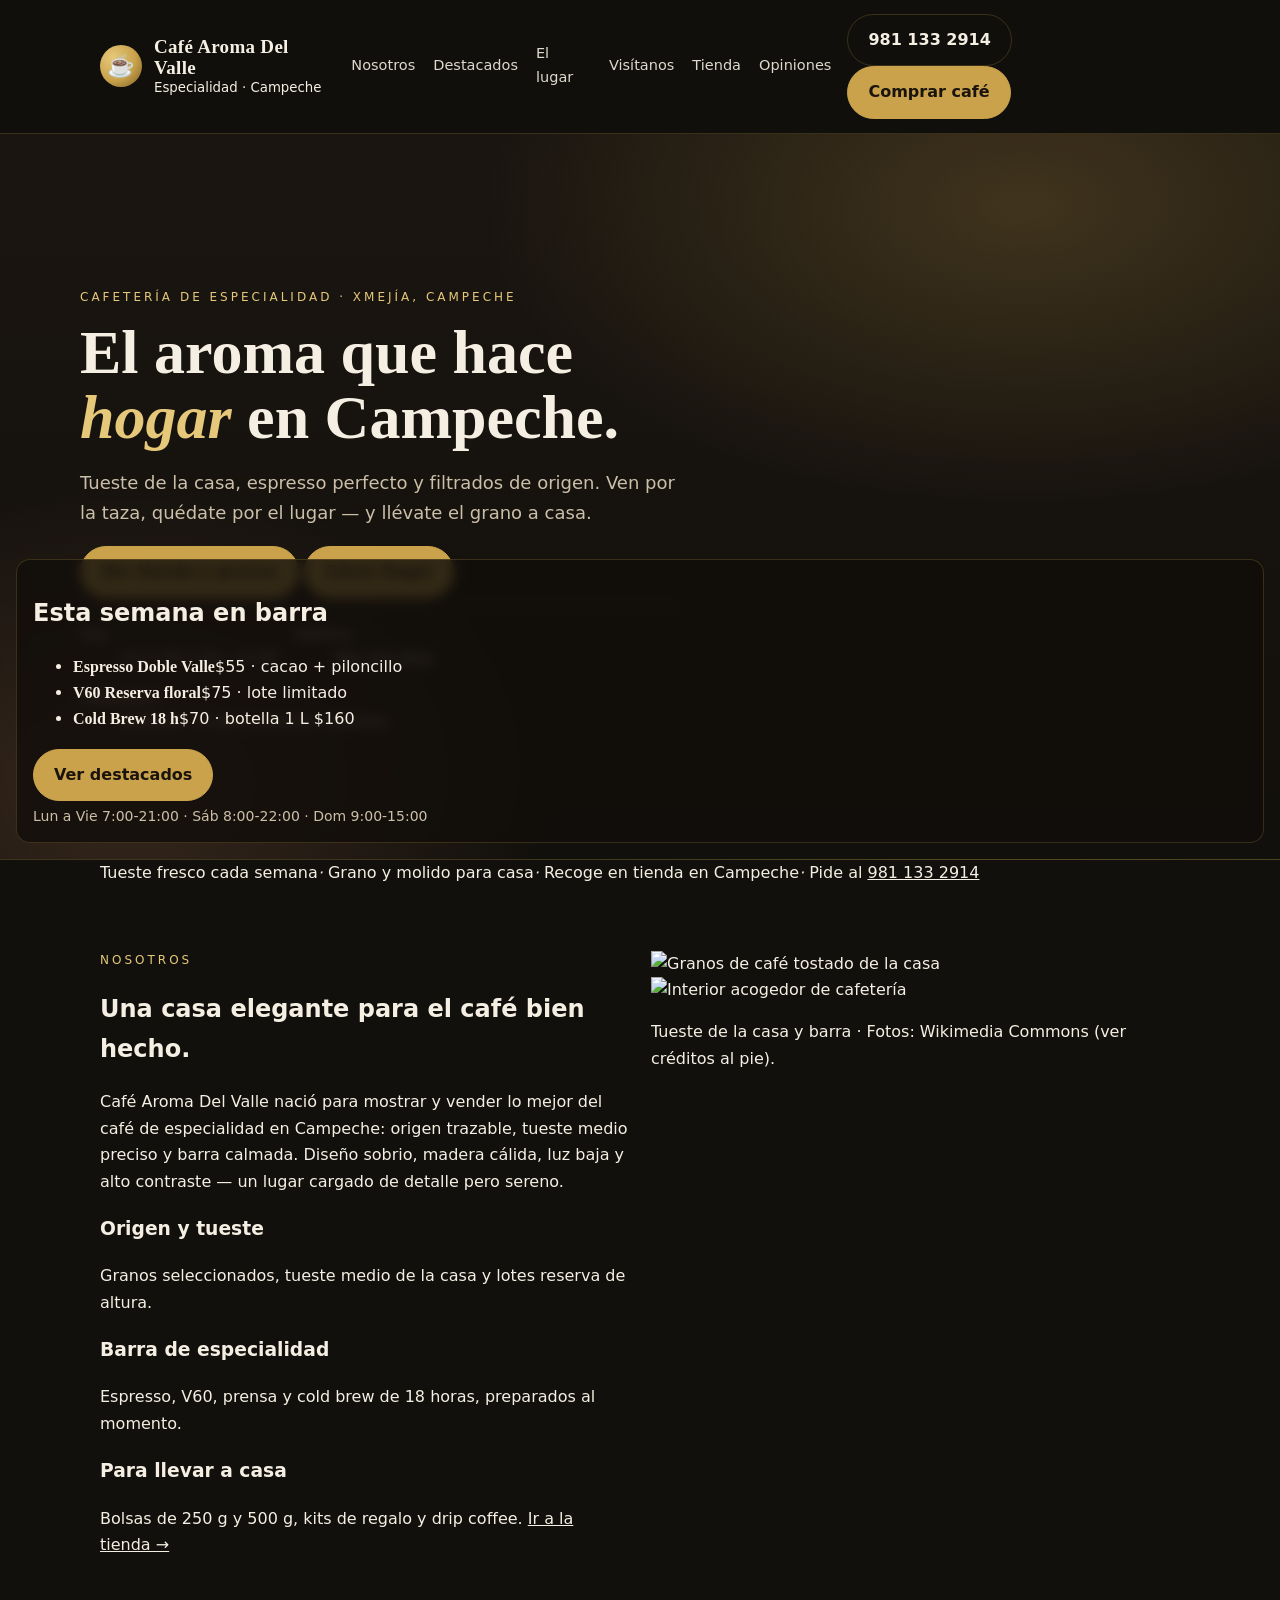
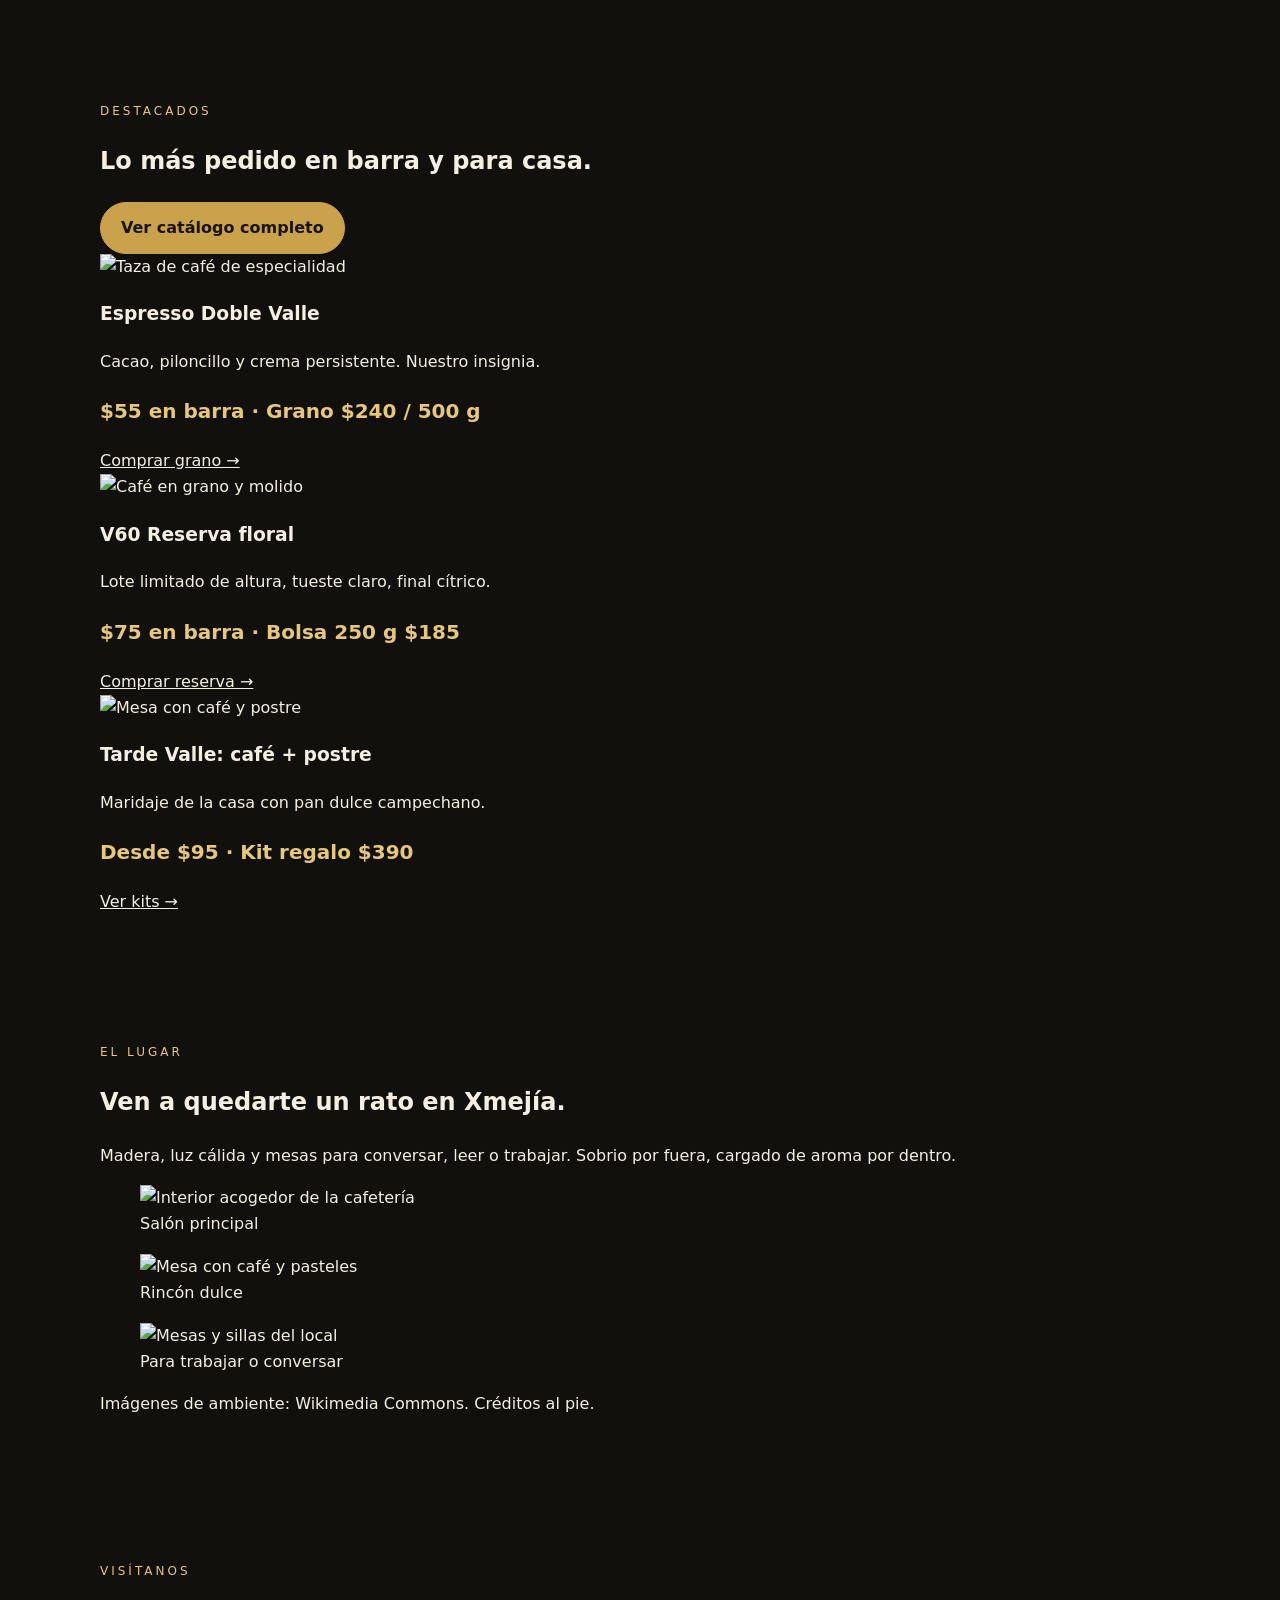
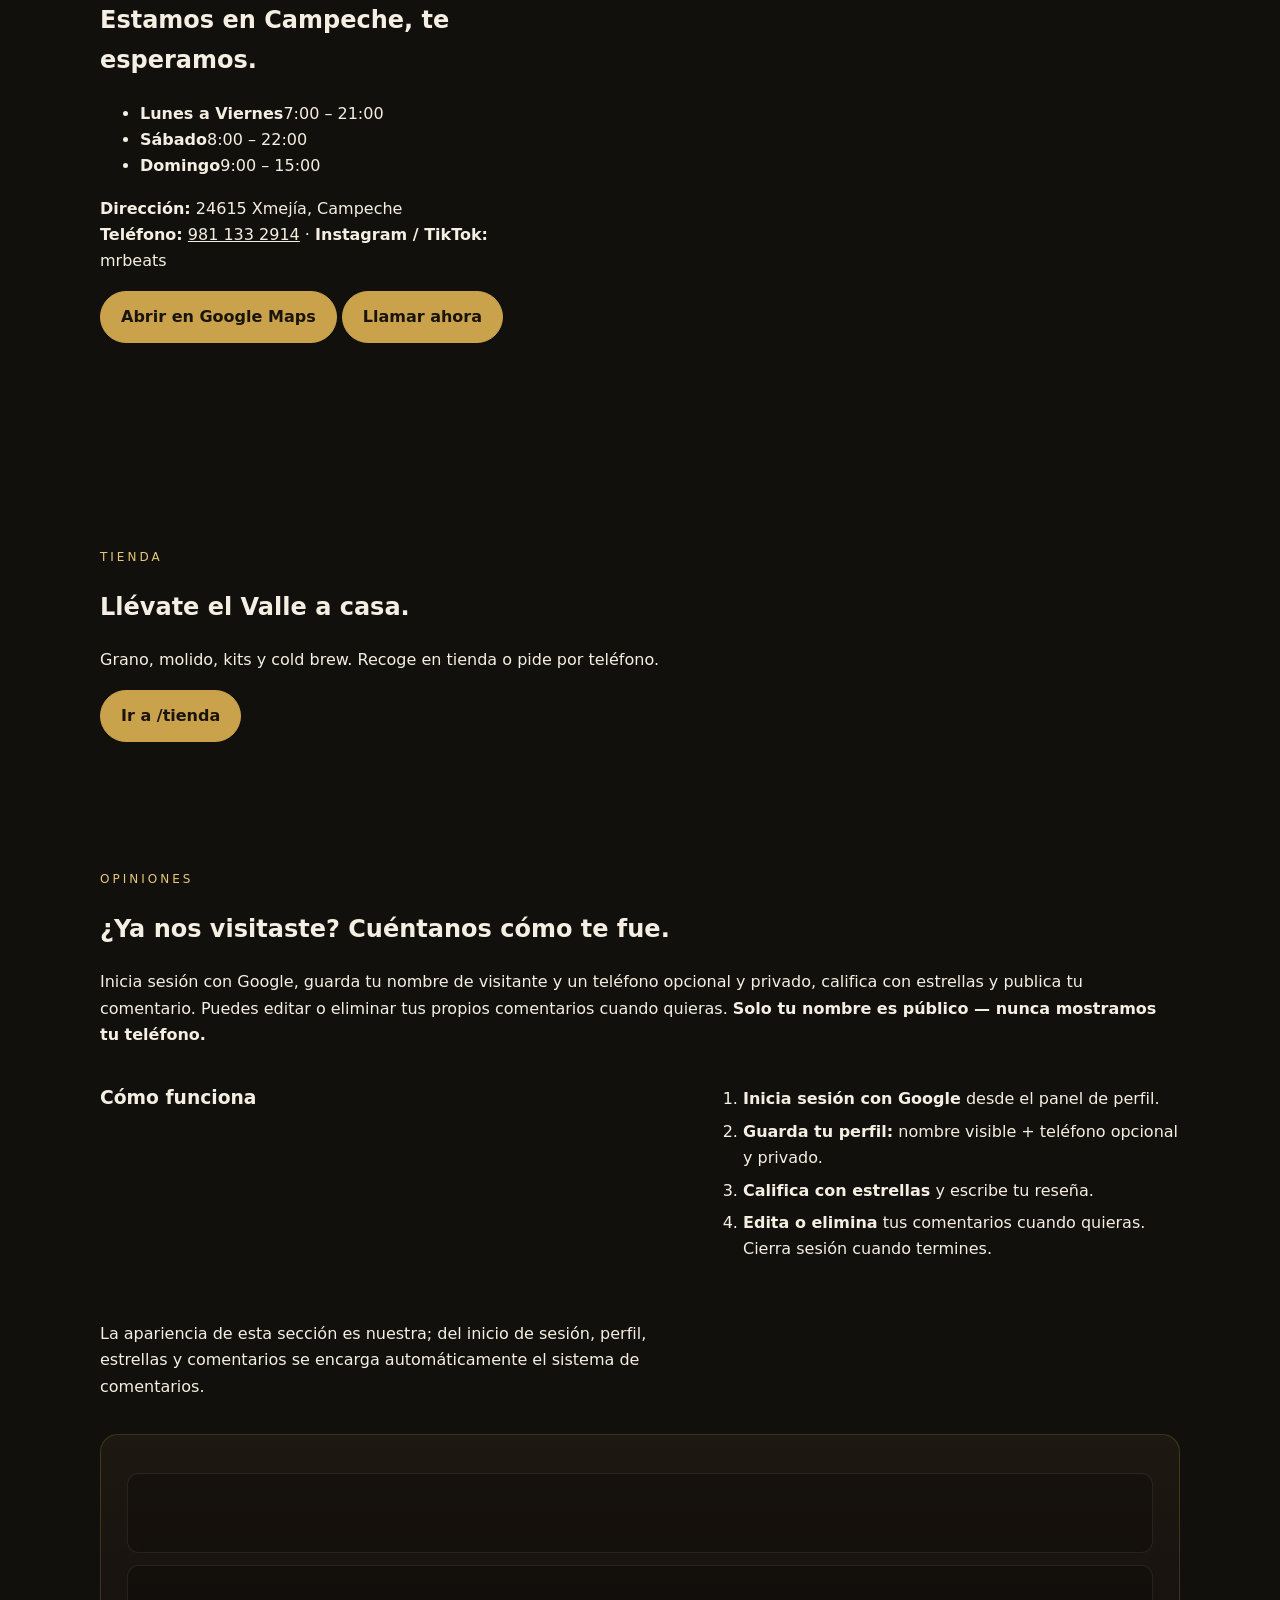
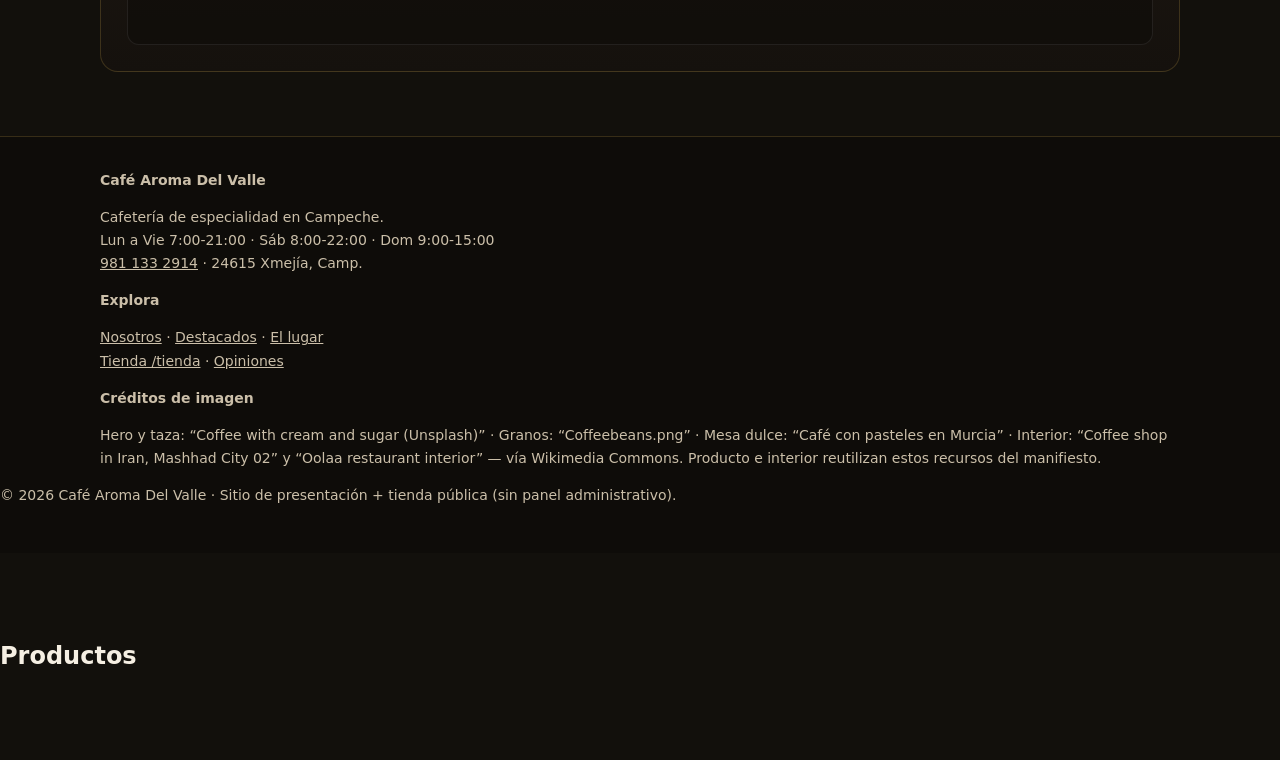
==== index.html @ f8d8dc40 "generate index.html" ====
<!DOCTYPE html>
<html lang="es-MX">
<head>
<meta charset="UTF-8">
<meta name="viewport" content="width=device-width, initial-scale=1.0">
<title>Café Aroma Del Valle — Cafetería de especialidad en Campeche</title>
<meta name="description" content="Café Aroma Del Valle: cafetería de especialidad en Campeche. Espresso, filtrados, granos de la casa y ambiente elegante. Lun a Vie 7:00-21:00, Sáb 8:00-22:00, Dom 9:00-15:00.">
<link rel="stylesheet" href="./styles.css">
<link rel="preconnect" href="https://fonts.googleapis.com">
<link rel="preconnect" href="https://fonts.gstatic.com" crossorigin>
<link href="https://fonts.googleapis.com/css2?family=Cormorant+Garamond:wght@500;600;700&family=Inter:wght@400;500;600;700&display=swap" rel="stylesheet">
</head>
<body>
<header class="topbar" id="inicio">
  <div class="wrap topbar-inner">
    <a class="brand" href="#inicio" aria-label="Café Aroma Del Valle inicio" data-eb-editable="link" data-eb-key="index.a.1" data-eb-role="a" data-eb-kind="link">
      <span class="brand-mark" aria-hidden="true">☕</span>
      <span class="brand-text"><strong>Café Aroma Del Valle</strong><small>Especialidad · Campeche</small></span>
    </a>
    <nav class="nav" id="nav" aria-label="Navegación principal">
      <a href="#nosotros" data-eb-editable="link" data-eb-key="index.a.2" data-eb-role="a" data-eb-kind="link">Nosotros</a>
      <a href="#destacados" data-eb-editable="link" data-eb-key="index.a.3" data-eb-role="a" data-eb-kind="link">Destacados</a>
      <a href="#lugar" data-eb-editable="link" data-eb-key="index.a.4" data-eb-role="a" data-eb-kind="link">El lugar</a>
      <a href="#visitanos" data-eb-editable="link" data-eb-key="index.a.5" data-eb-role="a" data-eb-kind="link">Visítanos</a>
      <a href="./tienda/" data-eb-editable="link" data-eb-key="index.a.6" data-eb-role="a" data-eb-kind="link">Tienda</a>
      <a href="#opiniones" data-eb-editable="link" data-eb-key="index.a.7" data-eb-role="a" data-eb-kind="link">Opiniones</a>
    </nav>
    <div class="top-actions">
      <a class="btn btn-ghost" href="tel:+529811332914" data-eb-editable="link" data-eb-key="index.a.8" data-eb-role="a" data-eb-kind="link">981 133 2914</a>
      <a class="btn btn-gold" href="./tienda/" data-eb-editable="link" data-eb-key="index.a.9" data-eb-role="a" data-eb-kind="link">Comprar café</a>
      <button class="menu-btn" id="menuBtn" aria-label="Abrir menú" aria-expanded="false" data-eb-editable="link" data-eb-key="index.button.10" data-eb-role="button" data-eb-kind="link">☰</button>
    </div>
  </div>
</header>

<main>
<!-- HERO -->
<section class="hero">
  <div class="hero-bg" aria-hidden="true">
    <img src="https://thumb.wikimedia.org/wikipedia/commons/thumb/c/cd/Coffee_with_cream_and_sugar_%28Unsplash%29.jpg/1920px-Coffee_with_cream_and_sugar_%28Unsplash%29.jpg" alt="" loading="eager" data-eb-editable="image" data-eb-key="index.img.11" data-eb-role="img" data-eb-kind="image">
    <div class="hero-veil"></div>
  </div>
  <div class="wrap hero-grid">
    <div class="hero-copy">
      <p class="eyebrow" data-eb-editable="text" data-eb-key="index.p.12" data-eb-role="p" data-eb-kind="text">Cafetería de especialidad · Xmejía, Campeche</p>
      <h1 data-eb-editable="text" data-eb-key="index.h1.13" data-eb-role="h1" data-eb-kind="text">El aroma que hace <em>hogar</em> en Campeche.</h1>
      <p class="lead" data-eb-editable="text" data-eb-key="index.p.14" data-eb-role="p" data-eb-kind="text">Tueste de la casa, espresso perfecto y filtrados de origen. Ven por la taza, quédate por el lugar — y llévate el grano a casa.</p>
      <div class="hero-cta">
        <a class="btn btn-gold btn-lg" href="./tienda/" data-eb-editable="link" data-eb-key="index.a.15" data-eb-role="a" data-eb-kind="link">Ver tienda y granos</a>
        <a class="btn btn-outline btn-lg" href="#visitanos" data-eb-editable="link" data-eb-key="index.a.16" data-eb-role="a" data-eb-kind="link">Cómo llegar</a>
      </div>
      <dl class="hero-meta">
        <div><dt>Hoy</dt><dd id="todaySchedule">Lun a Vie 7:00 – 21:00</dd></div>
        <div><dt>Teléfono</dt><dd><a href="tel:+529811332914" data-eb-editable="link" data-eb-key="index.a.17" data-eb-role="a" data-eb-kind="link">981 133 2914</a></dd></div>
        <div><dt>Calificación</dt><dd>★★★★★ · lo dicen nuestros visitantes</dd></div>
      </dl>
    </div>
    <aside class="hero-card" aria-label="Tarjeta de visita">
      <h2 data-eb-editable="text" data-eb-key="index.h2.18" data-eb-role="h2" data-eb-kind="text">Esta semana en barra</h2>
      <ul>
        <li><strong>Espresso Doble Valle</strong><span>$55 · cacao + piloncillo</span></li>
        <li><strong>V60 Reserva floral</strong><span>$75 · lote limitado</span></li>
        <li><strong>Cold Brew 18 h</strong><span>$70 · botella 1 L $160</span></li>
      </ul>
      <a class="btn btn-dark btn-block" href="#destacados" data-eb-editable="link" data-eb-key="index.a.19" data-eb-role="a" data-eb-kind="link">Ver destacados</a>
      <p class="tiny" data-eb-editable="text" data-eb-key="index.p.20" data-eb-role="p" data-eb-kind="text">Lun a Vie 7:00-21:00 · Sáb 8:00-22:00 · Dom 9:00-15:00</p>
    </aside>
  </div>
</section>

<!-- CINTA -->
<div class="ribbon" role="note">
  <div class="wrap ribbon-inner">
    <span>Tueste fresco cada semana</span><i>·</i>
    <span>Grano y molido para casa</span><i>·</i>
    <span>Recoge en tienda en Campeche</span><i>·</i>
    <span>Pide al <a href="tel:+529811332914" data-eb-editable="link" data-eb-key="index.a.21" data-eb-role="a" data-eb-kind="link">981 133 2914</a></span>
  </div>
</div>

<!-- NOSOTROS -->
<section class="section" id="nosotros">
  <div class="wrap grid-2">
    <div>
      <p class="eyebrow" data-eb-editable="text" data-eb-key="index.p.22" data-eb-role="p" data-eb-kind="text">Nosotros</p>
      <h2 data-eb-editable="text" data-eb-key="index.h2.23" data-eb-role="h2" data-eb-kind="text">Una casa elegante para el café bien hecho.</h2>
      <p data-eb-editable="text" data-eb-key="index.p.24" data-eb-role="p" data-eb-kind="text">Café Aroma Del Valle nació para mostrar y vender lo mejor del café de especialidad en Campeche: origen trazable, tueste medio preciso y barra calmada. Diseño sobrio, madera cálida, luz baja y alto contraste — un lugar cargado de detalle pero sereno.</p>
      <div class="values">
        <article><h3 data-eb-editable="text" data-eb-key="index.h3.25" data-eb-role="h3" data-eb-kind="text">Origen y tueste</h3><p data-eb-editable="text" data-eb-key="index.p.26" data-eb-role="p" data-eb-kind="text">Granos seleccionados, tueste medio de la casa y lotes reserva de altura.</p></article>
        <article><h3 data-eb-editable="text" data-eb-key="index.h3.27" data-eb-role="h3" data-eb-kind="text">Barra de especialidad</h3><p data-eb-editable="text" data-eb-key="index.p.28" data-eb-role="p" data-eb-kind="text">Espresso, V60, prensa y cold brew de 18 horas, preparados al momento.</p></article>
        <article><h3 data-eb-editable="text" data-eb-key="index.h3.29" data-eb-role="h3" data-eb-kind="text">Para llevar a casa</h3><p data-eb-editable="text" data-eb-key="index.p.30" data-eb-role="p" data-eb-kind="text">Bolsas de 250 g y 500 g, kits de regalo y drip coffee. <a href="./tienda/" data-eb-editable="link" data-eb-key="index.a.31" data-eb-role="a" data-eb-kind="link">Ir a la tienda →</a></p></article>
      </div>
    </div>
    <div class="media-stack">
      <img class="ph r1" src="https://upload.wikimedia.org/wikipedia/commons/4/4f/Coffeebeans.png" alt="Granos de café tostado de la casa" loading="lazy" data-eb-editable="image" data-eb-key="index.img.32" data-eb-role="img" data-eb-kind="image">
      <img class="ph r2" src="https://thumb.wikimedia.org/wikipedia/commons/thumb/9/9c/Coffee_shop_in_Iran%2C_Mashhad_City_02.jpg/1920px-Coffee_shop_in_Iran%2C_Mashhad_City_02.jpg" alt="Interior acogedor de cafetería" loading="lazy" data-eb-editable="image" data-eb-key="index.img.33" data-eb-role="img" data-eb-kind="image">
      <p class="caption" data-eb-editable="text" data-eb-key="index.p.34" data-eb-role="p" data-eb-kind="text">Tueste de la casa y barra · Fotos: Wikimedia Commons (ver créditos al pie).</p>
    </div>
  </div>
</section>

<!-- DESTACADOS -->
<section class="section section-dark" id="destacados">
  <div class="wrap">
    <div class="sec-head">
      <div><p class="eyebrow eyebrow-light" data-eb-editable="text" data-eb-key="index.p.35" data-eb-role="p" data-eb-kind="text">Destacados</p><h2 data-eb-editable="text" data-eb-key="index.h2.36" data-eb-role="h2" data-eb-kind="text">Lo más pedido en barra y para casa.</h2></div>
      <a class="btn btn-gold" href="./tienda/" data-eb-editable="link" data-eb-key="index.a.37" data-eb-role="a" data-eb-kind="link">Ver catálogo completo</a>
    </div>
    <div class="cards-3">
      <article class="dish">
        <img src="https://thumb.wikimedia.org/wikipedia/commons/thumb/c/cd/Coffee_with_cream_and_sugar_%28Unsplash%29.jpg/1920px-Coffee_with_cream_and_sugar_%28Unsplash%29.jpg" alt="Taza de café de especialidad" loading="lazy" data-eb-editable="image" data-eb-key="index.img.38" data-eb-role="img" data-eb-kind="image">
        <div class="dish-body"><h3 data-eb-editable="text" data-eb-key="index.h3.39" data-eb-role="h3" data-eb-kind="text">Espresso Doble Valle</h3><p data-eb-editable="text" data-eb-key="index.p.40" data-eb-role="p" data-eb-kind="text">Cacao, piloncillo y crema persistente. Nuestro insignia.</p><p class="price" data-eb-editable="text" data-eb-key="index.p.41" data-eb-role="p" data-eb-kind="text">$55 en barra · Grano $240 / 500 g</p><a class="link" href="./tienda/" data-eb-editable="link" data-eb-key="index.a.42" data-eb-role="a" data-eb-kind="link">Comprar grano →</a></div>
      </article>
      <article class="dish">
        <img src="https://upload.wikimedia.org/wikipedia/commons/4/4f/Coffeebeans.png" alt="Café en grano y molido" loading="lazy" data-eb-editable="image" data-eb-key="index.img.43" data-eb-role="img" data-eb-kind="image">
        <div class="dish-body"><h3 data-eb-editable="text" data-eb-key="index.h3.44" data-eb-role="h3" data-eb-kind="text">V60 Reserva floral</h3><p data-eb-editable="text" data-eb-key="index.p.45" data-eb-role="p" data-eb-kind="text">Lote limitado de altura, tueste claro, final cítrico.</p><p class="price" data-eb-editable="text" data-eb-key="index.p.46" data-eb-role="p" data-eb-kind="text">$75 en barra · Bolsa 250 g $185</p><a class="link" href="./tienda/" data-eb-editable="link" data-eb-key="index.a.47" data-eb-role="a" data-eb-kind="link">Comprar reserva →</a></div>
      </article>
      <article class="dish">
        <img src="https://thumb.wikimedia.org/wikipedia/commons/thumb/d/d7/Caf%C3%A9_con_pasteles_en_Murcia.jpg/1920px-Caf%C3%A9_con_pasteles_en_Murcia.jpg" alt="Mesa con café y postre" loading="lazy" data-eb-editable="image" data-eb-key="index.img.48" data-eb-role="img" data-eb-kind="image">
        <div class="dish-body"><h3 data-eb-editable="text" data-eb-key="index.h3.49" data-eb-role="h3" data-eb-kind="text">Tarde Valle: café + postre</h3><p data-eb-editable="text" data-eb-key="index.p.50" data-eb-role="p" data-eb-kind="text">Maridaje de la casa con pan dulce campechano.</p><p class="price" data-eb-editable="text" data-eb-key="index.p.51" data-eb-role="p" data-eb-kind="text">Desde $95 · Kit regalo $390</p><a class="link" href="./tienda/" data-eb-editable="link" data-eb-key="index.a.52" data-eb-role="a" data-eb-kind="link">Ver kits →</a></div>
      </article>
    </div>
  </div>
</section>

<!-- LUGAR -->
<section class="section" id="lugar">
  <div class="wrap">
    <p class="eyebrow" data-eb-editable="text" data-eb-key="index.p.53" data-eb-role="p" data-eb-kind="text">El lugar</p>
    <h2 data-eb-editable="text" data-eb-key="index.h2.54" data-eb-role="h2" data-eb-kind="text">Ven a quedarte un rato en Xmejía.</h2>
    <p class="sec-sub" data-eb-editable="text" data-eb-key="index.p.55" data-eb-role="p" data-eb-kind="text">Madera, luz cálida y mesas para conversar, leer o trabajar. Sobrio por fuera, cargado de aroma por dentro.</p>
    <div class="gallery">
      <figure class="g g1"><img src="https://thumb.wikimedia.org/wikipedia/commons/thumb/9/9c/Coffee_shop_in_Iran%2C_Mashhad_City_02.jpg/1920px-Coffee_shop_in_Iran%2C_Mashhad_City_02.jpg" alt="Interior acogedor de la cafetería" loading="lazy" data-eb-editable="image" data-eb-key="index.img.56" data-eb-role="img" data-eb-kind="image"><figcaption>Salón principal</figcaption></figure>
      <figure class="g g2"><img src="https://thumb.wikimedia.org/wikipedia/commons/thumb/d/d7/Caf%C3%A9_con_pasteles_en_Murcia.jpg/1920px-Caf%C3%A9_con_pasteles_en_Murcia.jpg" alt="Mesa con café y pasteles" loading="lazy" data-eb-editable="image" data-eb-key="index.img.57" data-eb-role="img" data-eb-kind="image"><figcaption>Rincón dulce</figcaption></figure>
      <figure class="g g3"><img src="https://thumb.wikimedia.org/wikipedia/commons/thumb/4/4a/HK_Sheung_Wan_night_CentreStage_Bridges_Street_sidewalk_shop_Oolaa_restaurant_interior_table_sofa_chairs_March-2011.JPG/1920px-HK_Sheung_Wan_night_CentreStage_Bridges_Street_sidewalk_shop_Oolaa_restaurant_interior_table_sofa_chairs_March-2011.JPG" alt="Mesas y sillas del local" loading="lazy" data-eb-editable="image" data-eb-key="index.img.58" data-eb-role="img" data-eb-kind="image"><figcaption>Para trabajar o conversar</figcaption></figure>
    </div>
    <p class="caption" data-eb-editable="text" data-eb-key="index.p.59" data-eb-role="p" data-eb-kind="text">Imágenes de ambiente: Wikimedia Commons. Créditos al pie.</p>
  </div>
</section>

<!-- VISITANOS -->
<section class="section section-cream" id="visitanos">
  <div class="wrap grid-2">
    <div>
      <p class="eyebrow" data-eb-editable="text" data-eb-key="index.p.60" data-eb-role="p" data-eb-kind="text">Visítanos</p>
      <h2 data-eb-editable="text" data-eb-key="index.h2.61" data-eb-role="h2" data-eb-kind="text">Estamos en Campeche, te esperamos.</h2>
      <ul class="hours">
        <li><strong>Lunes a Viernes</strong><span>7:00 – 21:00</span></li>
        <li><strong>Sábado</strong><span>8:00 – 22:00</span></li>
        <li><strong>Domingo</strong><span>9:00 – 15:00</span></li>
      </ul>
      <p data-eb-editable="text" data-eb-key="index.p.62" data-eb-role="p" data-eb-kind="text"><strong>Dirección:</strong> 24615 Xmejía, Campeche<br>
      <strong>Teléfono:</strong> <a href="tel:+529811332914" data-eb-editable="link" data-eb-key="index.a.63" data-eb-role="a" data-eb-kind="link">981 133 2914</a> · <strong>Instagram / TikTok:</strong> mrbeats</p>
      <div class="btn-row">
        <a class="btn btn-dark" href="https://www.google.com/maps/search/?api=1&query=24615+Xmej%C3%ADa+Campeche" target="_blank" rel="noopener" data-eb-editable="link" data-eb-key="index.a.64" data-eb-role="a" data-eb-kind="link">Abrir en Google Maps</a>
        <a class="btn btn-outline-dark" href="tel:+529811332914" data-eb-editable="link" data-eb-key="index.a.65" data-eb-role="a" data-eb-kind="link">Llamar ahora</a>
      </div>
    </div>
    <div class="map-card">
      <iframe title="Mapa Café Aroma Del Valle en Xmejía, Campeche" src="https://www.google.com/maps/embed?pb=!1m18!1m12!1m3!1d3767.1903799236984!2d-89.3778403240613!3d19.230532947101622!2m3!1f0!2f0!3f0!3m2!1i1024!2i768!4f13.1!3m3!1m2!1s0x8f59cae167855d67%3A0x5959cb7fbdfd01d9!2s24615%20Xmej%C3%ADa%2C%20Camp.!5e0!3m2!1ses-419!2smx" width="600" height="450" style="border:0" allowfullscreen loading="lazy" referrerpolicy="no-referrer-when-downgrade"></iframe>
    </div>
  </div>
</section>

<!-- TIENDA PREVIEW -->
<section class="section" id="tienda-preview">
  <div class="wrap">
    <div class="sec-head">
      <div><p class="eyebrow" data-eb-editable="text" data-eb-key="index.p.66" data-eb-role="p" data-eb-kind="text">Tienda</p><h2 data-eb-editable="text" data-eb-key="index.h2.67" data-eb-role="h2" data-eb-kind="text">Llévate el Valle a casa.</h2><p class="sec-sub" data-eb-editable="text" data-eb-key="index.p.68" data-eb-role="p" data-eb-kind="text">Grano, molido, kits y cold brew. Recoge en tienda o pide por teléfono.</p></div>
      <a class="btn btn-dark" href="./tienda/" data-eb-editable="link" data-eb-key="index.a.69" data-eb-role="a" data-eb-kind="link">Ir a /tienda</a>
    </div>
    <div class="cards-3" id="previewGrid" aria-live="polite"></div>
  </div>
</section>

<!-- OPINIONES / COMENTARIOS -->
<section class="section section-dark" id="opiniones">
  <div class="wrap">
    <p class="eyebrow eyebrow-light" data-eb-editable="text" data-eb-key="index.p.70" data-eb-role="p" data-eb-kind="text">Opiniones</p>
    <h2 data-eb-editable="text" data-eb-key="index.h2.71" data-eb-role="h2" data-eb-kind="text">¿Ya nos visitaste? Cuéntanos cómo te fue.</h2>
    <p class="sec-sub-light" data-eb-editable="text" data-eb-key="index.p.72" data-eb-role="p" data-eb-kind="text">Inicia sesión con Google, guarda tu nombre de visitante y un teléfono opcional y privado, califica con estrellas y publica tu comentario. Puedes editar o eliminar tus propios comentarios cuando quieras. <strong>Solo tu nombre es público — nunca mostramos tu teléfono.</strong></p>
    <div class="comments-layout">
      <div class="comments-info">
        <h3 data-eb-editable="text" data-eb-key="index.h3.73" data-eb-role="h3" data-eb-kind="text">Cómo funciona</h3>
        <ol>
          <li><strong>Inicia sesión con Google</strong> desde el panel de perfil.</li>
          <li><strong>Guarda tu perfil:</strong> nombre visible + teléfono opcional y privado.</li>
          <li><strong>Califica con estrellas</strong> y escribe tu reseña.</li>
          <li><strong>Edita o elimina</strong> tus comentarios cuando quieras. Cierra sesión cuando termines.</li>
        </ol>
        <p class="tiny-light" data-eb-editable="text" data-eb-key="index.p.74" data-eb-role="p" data-eb-kind="text">La apariencia de esta sección es nuestra; del inicio de sesión, perfil, estrellas y comentarios se encarga automáticamente el sistema de comentarios.</p>
      </div>
      <div class="comments-shell" data-itm-comments-shell data-project-id="281a419a-ce5a-4402-bc18-6fa46e6c212f">
        <div class="profile-card" data-itm-profile data-project-id="281a419a-ce5a-4402-bc18-6fa46e6c212f"></div>
        <div class="comments-card" data-itm-comments data-project-id="281a419a-ce5a-4402-bc18-6fa46e6c212f"></div>
      </div>
    </div>
  </div>
</section>
</main>

<footer class="footer">
  <div class="wrap footer-grid">
    <div><strong>Café Aroma Del Valle</strong><p data-eb-editable="text" data-eb-key="index.p.75" data-eb-role="p" data-eb-kind="text">Cafetería de especialidad en Campeche.<br>Lun a Vie 7:00-21:00 · Sáb 8:00-22:00 · Dom 9:00-15:00<br><a href="tel:+529811332914" data-eb-editable="link" data-eb-key="index.a.76" data-eb-role="a" data-eb-kind="link">981 133 2914</a> · 24615 Xmejía, Camp.</p></div>
    <div><strong>Explora</strong><p data-eb-editable="text" data-eb-key="index.p.77" data-eb-role="p" data-eb-kind="text"><a href="#nosotros" data-eb-editable="link" data-eb-key="index.a.78" data-eb-role="a" data-eb-kind="link">Nosotros</a> · <a href="#destacados" data-eb-editable="link" data-eb-key="index.a.79" data-eb-role="a" data-eb-kind="link">Destacados</a> · <a href="#lugar" data-eb-editable="link" data-eb-key="index.a.80" data-eb-role="a" data-eb-kind="link">El lugar</a><br><a href="./tienda/" data-eb-editable="link" data-eb-key="index.a.81" data-eb-role="a" data-eb-kind="link">Tienda /tienda</a> · <a href="#opiniones" data-eb-editable="link" data-eb-key="index.a.82" data-eb-role="a" data-eb-kind="link">Opiniones</a></p></div>
    <div><strong>Créditos de imagen</strong><p class="tiny" data-eb-editable="text" data-eb-key="index.p.83" data-eb-role="p" data-eb-kind="text">Hero y taza: “Coffee with cream and sugar (Unsplash)” · Granos: “Coffeebeans.png” · Mesa dulce: “Café con pasteles en Murcia” · Interior: “Coffee shop in Iran, Mashhad City 02” y “Oolaa restaurant interior” — vía Wikimedia Commons. Producto e interior reutilizan estos recursos del manifiesto.</p></div>
  </div>
  <p class="tiny center" data-eb-editable="text" data-eb-key="index.p.84" data-eb-role="p" data-eb-kind="text">© <span id="year">2026</span> Café Aroma Del Valle · Sitio de presentación + tienda pública (sin panel administrativo).</p>
</footer>

<script src="./script.js" defer></script>
<script src="https://itm-void-excepcional.pages.dev/comments.js" defer></script>

<section data-itm-store-shell data-project-id="281a419a-ce5a-4402-bc18-6fa46e6c212f"><h2>Productos</h2><div data-itm-store-products data-project-id="281a419a-ce5a-4402-bc18-6fa46e6c212f"></div></section>

<script src="https://itm-void-excepcional.pages.dev/store.js" defer></script>
</body>
</html>
---- styles.css ----
:root{
  --bg:#12100c;
  --bg2:#1c1712;
  --bg3:#241d15;
  --cream:#f5efe3;
  --muted:#cbbfa9;
  --gold:#c9a24b;
  --gold2:#e6c87a;
  --brown:#3b2a1e;
  --card:#1f1a14;
  --line:rgba(201,162,75,.22);
  --radius:16px;
  --serif:"Playfair Display",Georgia,"Times New Roman",serif;
  --sans:system-ui,-apple-system,"Segoe UI",Roboto,Inter,Arial,sans-serif;
}
*{box-sizing:border-box}
html{scroll-behavior:smooth}
body{
  margin:0;font-family:var(--sans);background:var(--bg);color:var(--cream);
  line-height:1.65;
}
a{color:inherit}
.wrap{max-width:1120px;margin:0 auto;padding:0 20px}
.topbar{
  position:sticky;top:0;z-index:50;
  background:rgba(18,16,12,.92);backdrop-filter:blur(10px);
  border-bottom:1px solid var(--line);
}
.topbar-inner{display:flex;align-items:center;justify-content:space-between;gap:16px;padding:14px 20px;max-width:1120px;margin:0 auto}
.brand{display:flex;align-items:center;gap:12px;text-decoration:none}
.brand-mark{
  width:42px;height:42px;border-radius:50%;display:grid;place-items:center;
  background:radial-gradient(circle at 30% 30%,var(--gold2),var(--gold) 55%,#7a5c22);
  color:#1a140d;font-weight:900;font-family:var(--serif);font-size:22px;
}
.brand-text{line-height:1.1}
.brand-text strong{font-family:var(--serif);font-size:19px;letter-spacing:.3px;display:block}
.brand-text span{font-size:12px;letter-spacing:2px;text-transform:uppercase;color:var(--gold2)}
.nav{display:flex;gap:18px;align-items:center}
.nav a{text-decoration:none;font-size:14.5px;color:var(--cream);opacity:.9}
.nav a:hover{color:var(--gold2)}
.btn{
  display:inline-block;border:1px solid var(--gold);background:var(--gold);color:#1a140d;
  padding:12px 20px;border-radius:999px;font-weight:700;text-decoration:none;cursor:pointer;
}
.btn:hover{background:var(--gold2);border-color:var(--gold2)}
.btn-ghost{background:transparent;color:var(--cream);border:1px solid var(--line)}
.btn-ghost:hover{border-color:var(--gold);color:var(--gold2)}
.btn-small{padding:9px 14px;font-size:14px}
.menu-btn{display:none;background:transparent;border:1px solid var(--line);color:var(--cream);border-radius:10px;padding:8px 12px}
.hero{
  position:relative;overflow:hidden;
  background:
    radial-gradient(900px 500px at 80% 10%,rgba(201,162,75,.22),transparent 60%),
    radial-gradient(700px 500px at 10% 90%,rgba(59,42,30,.9),transparent 60%),
    linear-gradient(180deg,#1a1510 0%,#12100c 100%);
  border-bottom:1px solid var(--line);
}
.hero-grid{display:grid;grid-template-columns:1.1fr .9fr;gap:32px;padding:64px 0 48px;align-items:center}
.eyebrow{color:var(--gold2);letter-spacing:3px;text-transform:uppercase;font-size:12px;margin:0 0 12px}
h1{font-family:var(--serif);font-size:clamp(38px,5.2vw,62px);line-height:1.05;margin:0 0 16px}
h1 em{color:var(--gold2);font-style:italic}
.lead{color:var(--muted);font-size:18px;max-width:56ch}
.hero-actions{display:flex;gap:12px;flex-wrap:wrap;margin:22px 0}
.hero-meta{display:flex;gap:18px;flex-wrap:wrap;color:var(--muted);font-size:14px;border-top:1px solid var(--line);padding-top:16px;margin-top:8px}
.hero-visual{
  min-height:420px;border-radius:20px;position:relative;overflow:hidden;
  border:1px solid var(--line);
  background:
    linear-gradient(180deg,rgba(18,16,12,.15),rgba(18,16,12,.78)),
    url("https://itm-void-excepcional.pages.dev/media-fallback/imagen-generica.jpg") center/cover,
    radial-gradient(circle at 50% 30%,#4a3521,#1c1712);
}
.hero-card{
  position:absolute;left:16px;right:16px;bottom:16px;
  background:rgba(18,14,10,.82);border:1px solid var(--line);border-radius:14px;padding:14px 16px;
  backdrop-filter:blur(6px);
}
.hero-card strong{font-family:var(--serif)}
.hero-card p{margin:4px 0 0;color:var(--muted);font-size:14px}
section{padding:64px 0}
.section-head{max-width:760px;margin-bottom:28px}
.section-head h2{font-family:var(--serif);font-size:clamp(28px,3.6vw,42px);margin:6px 0 10px}
.section-head p{color:var(--muted);margin:0}
.kicker{color:var(--gold2);text-transform:uppercase;letter-spacing:2.5px;font-size:12px;font-weight:700}
.grid-3{display:grid;grid-template-columns:repeat(3,1fr);gap:18px}
.grid-2{display:grid;grid-template-columns:1fr 1fr;gap:22px}
.card{
  background:linear-gradient(180deg,var(--card),#171310);
  border:1px solid var(--line);border-radius:var(--radius);padding:22px;
}
.card h3{font-family:var(--serif);margin:0 0 8px;font-size:22px}
.card p{color:var(--muted);margin:0 0 10px}
.pill{display:inline-block;font-size:12px;letter-spacing:1px;text-transform:uppercase;border:1px solid var(--line);border-radius:999px;padding:4px 10px;color:var(--gold2);margin-bottom:10px}
.price{font-weight:800;color:var(--gold2);font-size:20px}
.menu-list{display:grid;grid-template-columns:repeat(2,1fr);gap:16px;margin-top:22px}
.menu-item{display:flex;justify-content:space-between;gap:14px;padding:16px 18px;border:1px solid var(--line);border-radius:14px;background:rgba(255,255,255,.02)}
.menu-item strong{font-family:var(--serif);font-size:18px}
.menu-item small{display:block;color:var(--muted)}
.dot-leader{flex:1;border-bottom:1px dotted rgba(201,162,75,.4);margin:0 8px 6px;min-width:20px}
.split-visual{
  border-radius:18px;min-height:340px;border:1px solid var(--line);overflow:hidden;
  background:
    linear-gradient(180deg,rgba(18,16,12,.1),rgba(18,16,12,.72)),
    url("https://itm-void-excepcional.pages.dev/media-fallback/imagen-generica.jpg") center/cover,#241d15;
  display:flex;align-items:flex-end;padding:18px;
}
.split-visual.bread{
  background:
    linear-gradient(180deg,rgba(18,16,12,.05),rgba(18,16,12,.78)),
    url("https://upload.wikimedia.org/wikipedia/commons/6/64/Bread_in_the_Hellenic_Republic.jpg") center/cover,#241d15;
}
.visual-caption{background:rgba(18,14,10,.82);border:1px solid var(--line);border-radius:12px;padding:12px 14px;font-size:14px;color:var(--muted)}
.hours-box{display:grid;grid-template-columns:1fr 1fr;gap:18px}
.hours-table{width:100%;border-collapse:collapse}
.hours-table td{padding:10px 4px;border-bottom:1px solid rgba(255,255,255,.08);font-size:15px}
.hours-table td:last-child{text-align:right;color:var(--gold2);font-weight:600}
iframe.map{width:100%;height:320px;border:0;border-radius:14px;filter:sepia(.2) contrast(1.05)}
.video-grid{display:grid;grid-template-columns:repeat(3,1fr);gap:16px}
.video-ph{
  aspect-ratio:16/10;border-radius:14px;border:1px solid var(--line);
  background:
    radial-gradient(400px 220px at 50% 20%,rgba(201,162,75,.28),transparent 70%),
    linear-gradient(180deg,#2a2117,#14100c);
  display:flex;flex-direction:column;justify-content:flex-end;padding:16px;
}
.video-ph strong{font-family:var(--serif)}
.video-ph span{color:var(--muted);font-size:13.5px}
.store-preview{display:grid;grid-template-columns:repeat(4,1fr);gap:14px;margin-top:20px}
#catalogGrid{grid-template-columns:repeat(3,1fr)}
.product{background:#191410;border:1px solid var(--line);border-radius:14px;overflow:hidden;display:flex;flex-direction:column}
.product-img{width:100%;height:170px;object-fit:cover;display:block;background:#241d15;border-bottom:1px solid var(--line)}
.product-body{padding:14px}
.product-body h4{margin:0 0 6px;font-family:var(--serif);font-size:17px}
.product-body p{margin:0 0 10px;color:var(--muted);font-size:13.5px;min-height:42px}
.product-foot{display:flex;align-items:center;justify-content:space-between;margin-top:auto;padding:0 14px 14px}
.comments-shell{
  background:linear-gradient(180deg,#1e1812,#15110d);
  border:1px solid var(--line);border-radius:18px;padding:26px;
}
.comments-info{display:grid;grid-template-columns:1.1fr .9fr;gap:20px;margin-bottom:18px}
.comments-info ul{margin:10px 0 0;padding-left:18px;color:var(--muted)}
.comments-info li{margin:6px 0}
.notice{font-size:13.5px;color:var(--muted);background:rgba(201,162,75,.08);border:1px dashed var(--line);border-radius:12px;padding:10px 14px}
[data-itm-profile],[data-itm-comments]{min-height:80px;border:1px solid rgba(255,255,255,.08);border-radius:12px;padding:14px;background:rgba(0,0,0,.22);margin-top:12px}
footer{border-top:1px solid var(--line);padding:32px 0;color:var(--muted);font-size:14px;background:#0e0c09}
.foot-grid{display:flex;justify-content:space-between;gap:20px;flex-wrap:wrap}
.reveal{opacity:0;transform:translateY(14px);transition:.6s ease}
.reveal.visible{opacity:1;transform:none}
.tienda-hero{padding:48px 0 20px}
.filters{display:flex;gap:10px;flex-wrap:wrap;margin:18px 0}
.filter-btn{border:1px solid var(--line);background:transparent;color:var(--cream);border-radius:999px;padding:8px 14px;cursor:pointer;font-size:14px}
.filter-btn.active,.filter-btn:hover{background:var(--gold);color:#1a140d;border-color:var(--gold)}
.cart-bar{position:sticky;bottom:12px;display:flex;justify-content:space-between;align-items:center;gap:12px;background:rgba(20,16,11,.94);border:1px solid var(--gold);border-radius:14px;padding:12px 16px;margin-top:22px}
input,select,textarea{font:inherit}
.skip-link{position:absolute;left:-999px;top:8px;background:var(--gold);color:#1a140d;padding:10px 16px;border-radius:999px;z-index:99;font-weight:700}
.skip-link:focus{left:8px}
a:focus-visible,button:focus-visible,input:focus-visible{outline:2px solid var(--gold2);outline-offset:2px}
[data-itm-profile] :is(button,a),[data-itm-comments] :is(button,a){font:inherit}
@media(max-width:900px){
  #catalogGrid{grid-template-columns:1fr 1fr}
  .hero-grid,.grid-2,.comments-info{grid-template-columns:1fr}
  .grid-3{grid-template-columns:1fr}
  .menu-list{grid-template-columns:1fr}
  .store-preview{grid-template-columns:1fr 1fr}
  .video-grid{grid-template-columns:1fr}
  .hours-box{grid-template-columns:1fr}
  .nav{display:none}.nav.open{display:flex;position:absolute;top:70px;right:16px;flex-direction:column;background:#1b1611;border:1px solid var(--line);border-radius:12px;padding:14px;min-width:220px}
  .menu-btn{display:block}
}
@media(max-width:560px){.store-preview{grid-template-columns:1fr}}
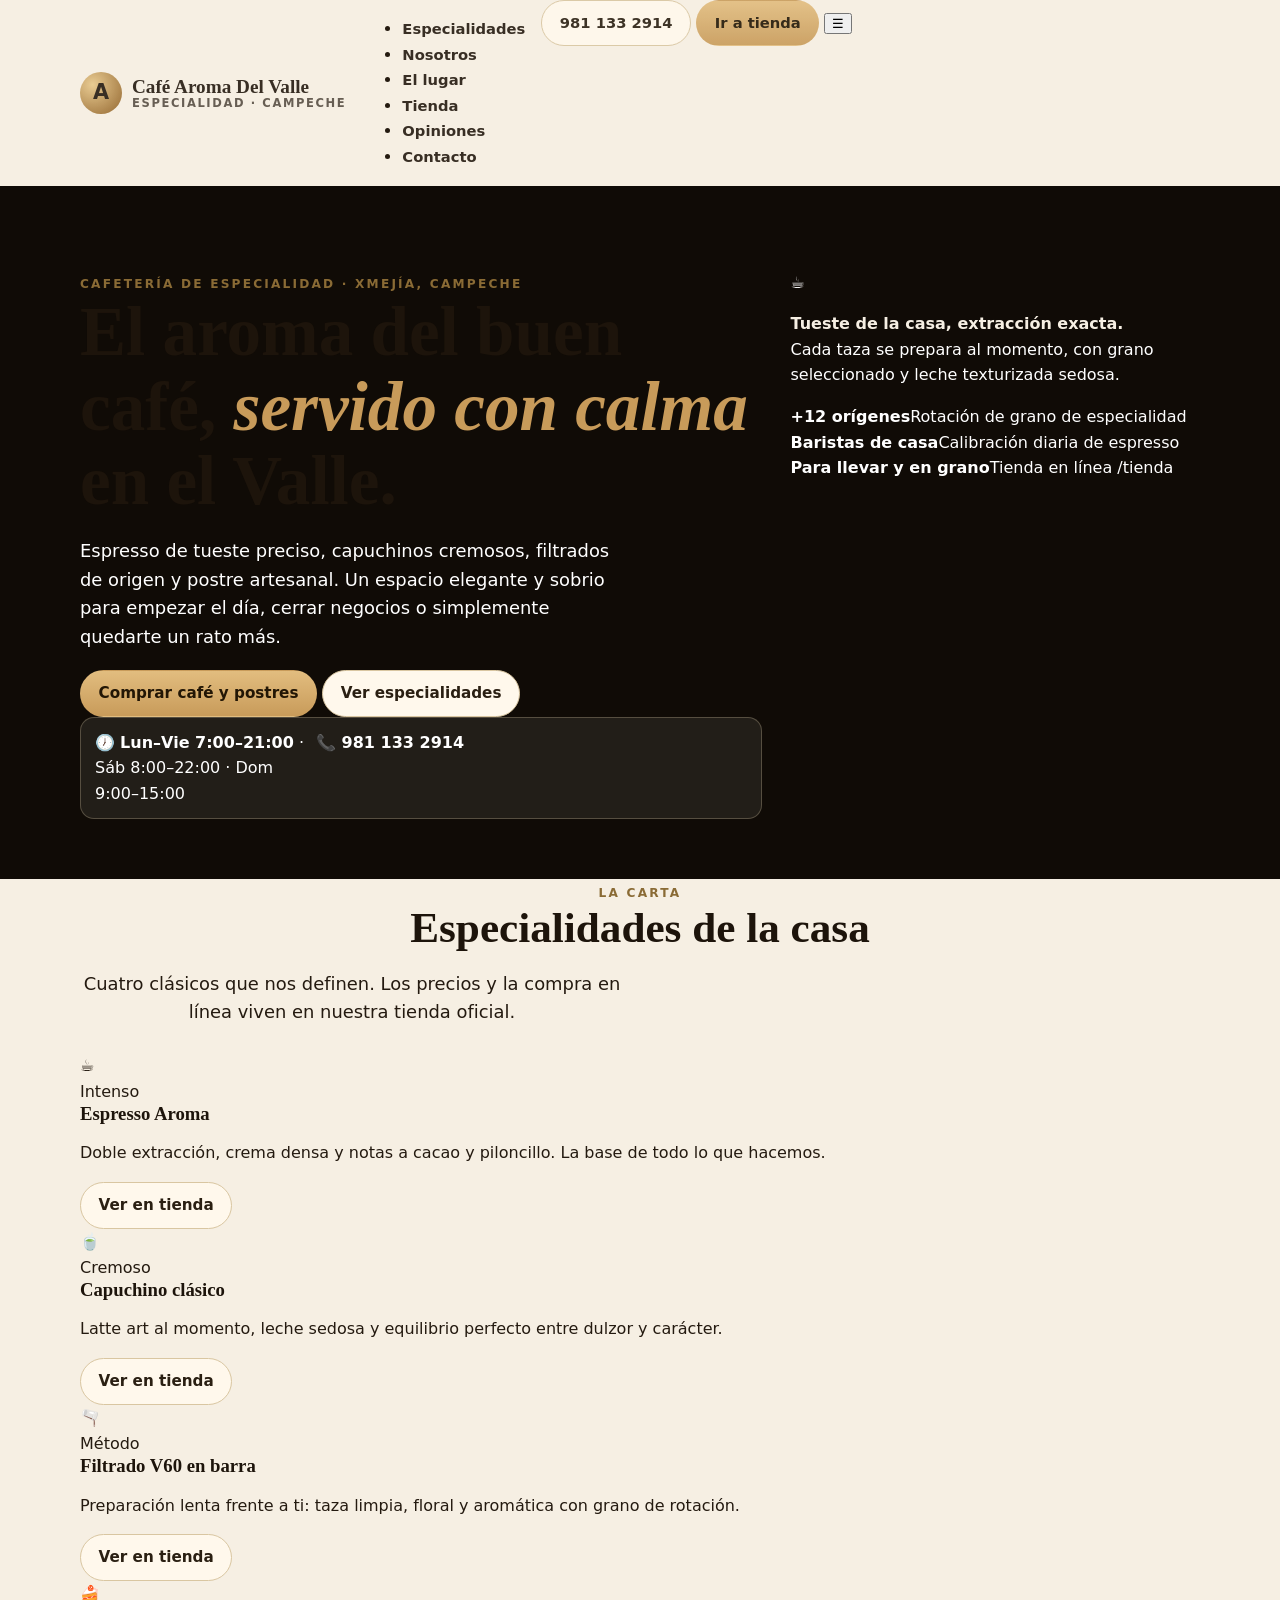
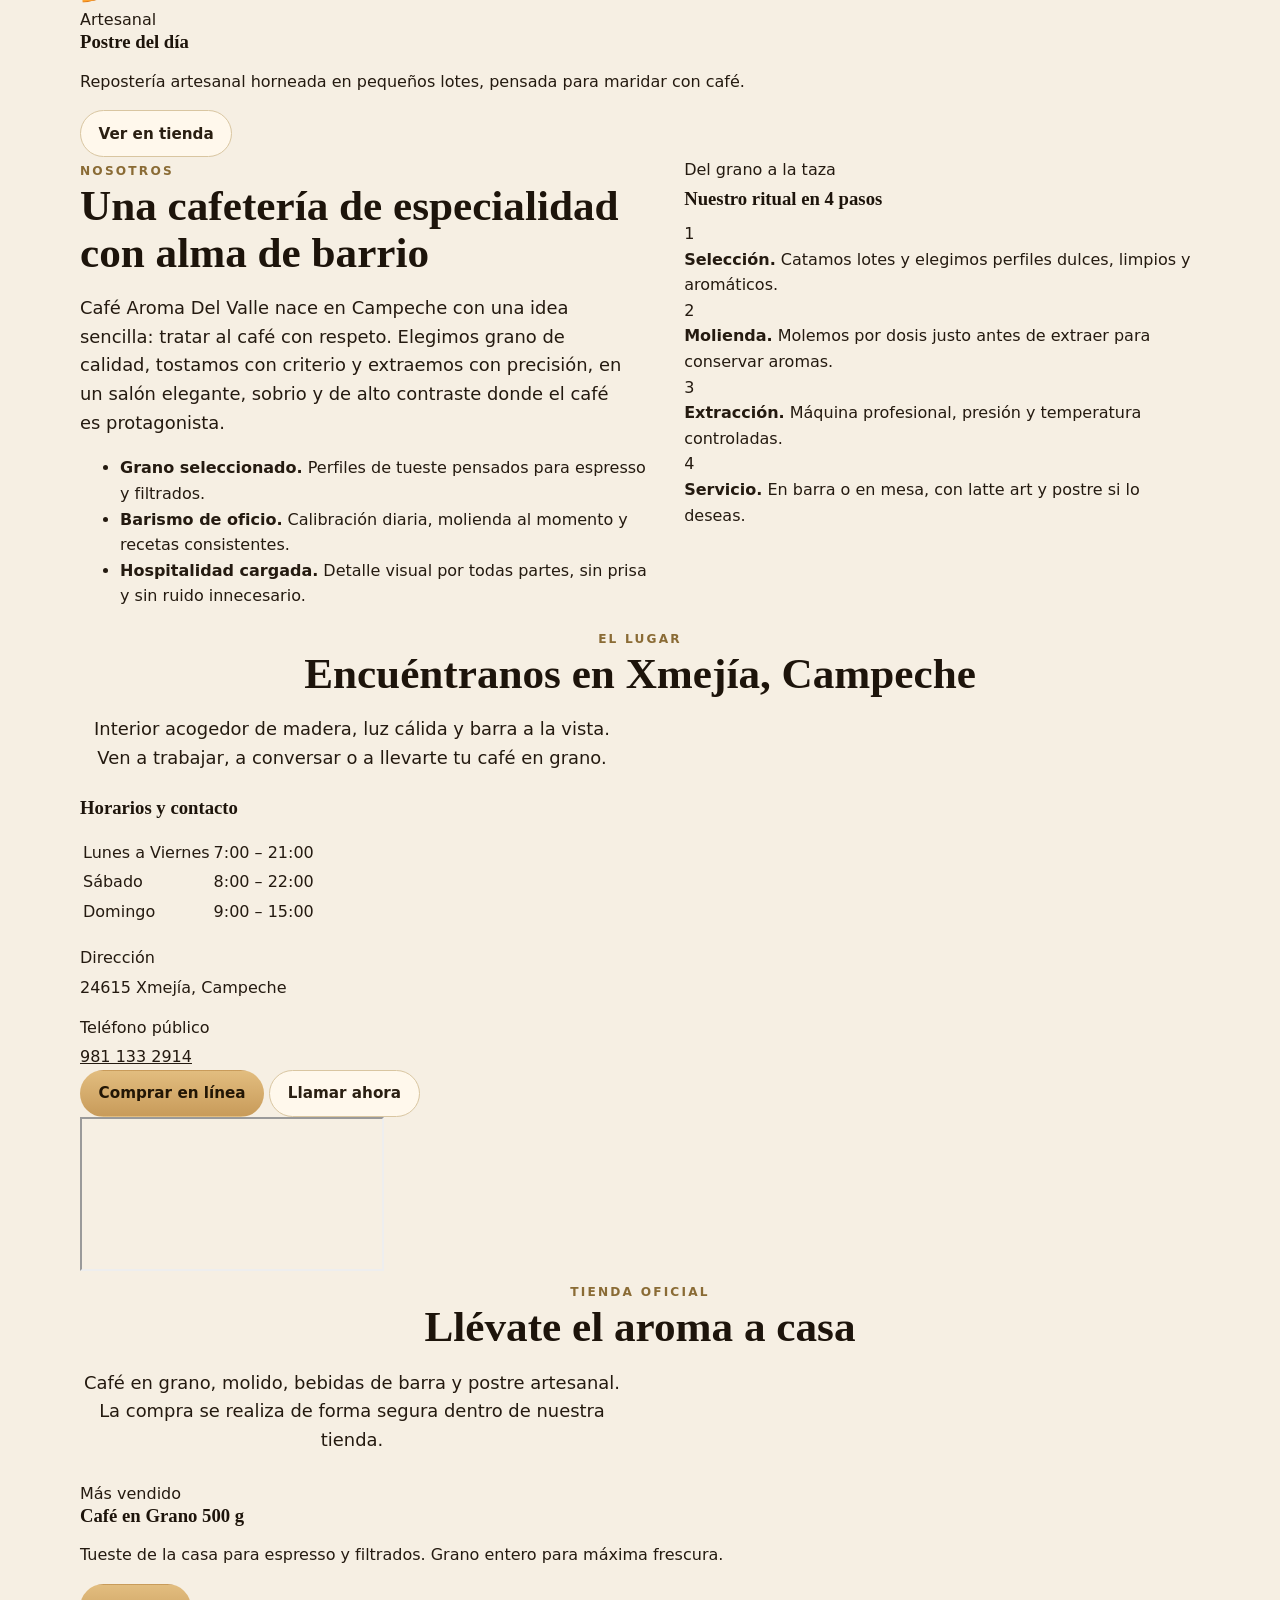
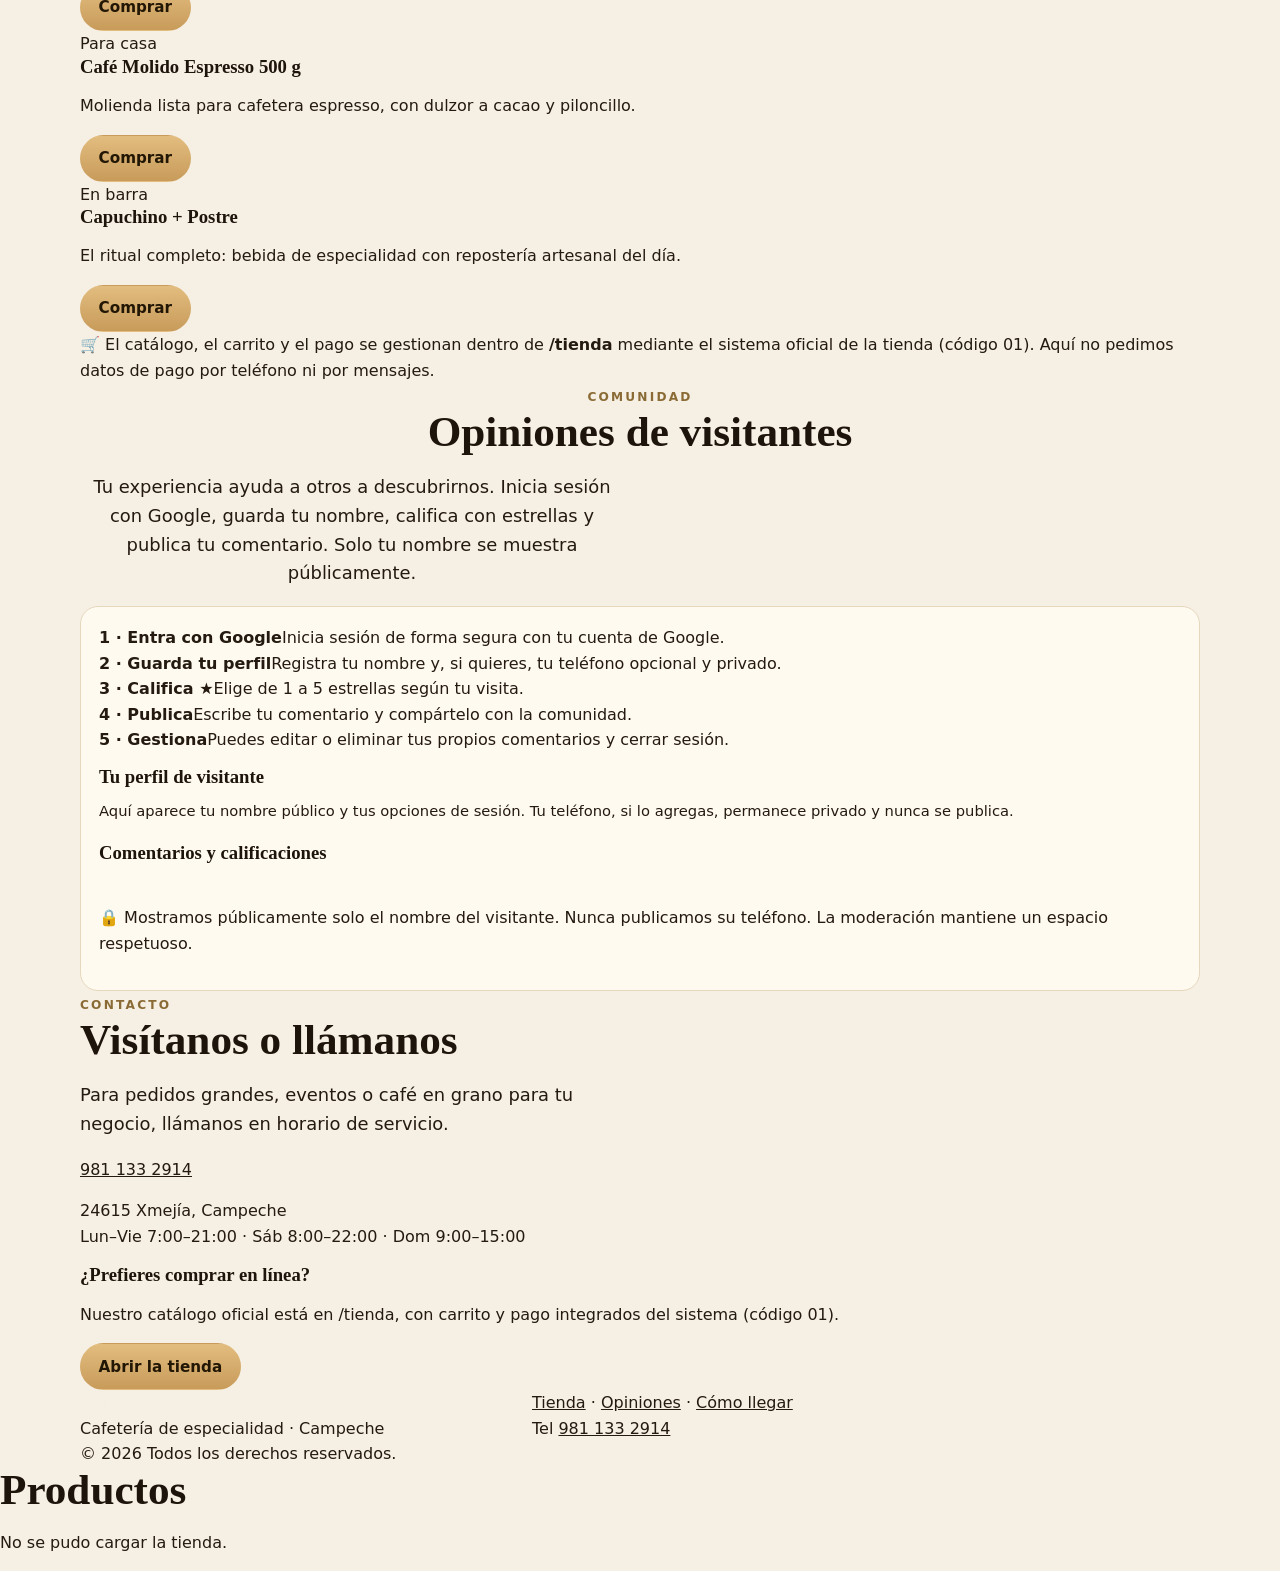
==== commit 73f574f7: "generate index.html" ====
--- a/index.html
+++ b/index.html
@@ -1,218 +1,274 @@
 <!DOCTYPE html>
 <html lang="es-MX">
 <head>
-<meta charset="UTF-8">
-<meta name="viewport" content="width=device-width, initial-scale=1.0">
-<title>Café Aroma Del Valle — Cafetería de especialidad en Campeche</title>
-<meta name="description" content="Café Aroma Del Valle: cafetería de especialidad en Campeche. Espresso, filtrados, granos de la casa y ambiente elegante. Lun a Vie 7:00-21:00, Sáb 8:00-22:00, Dom 9:00-15:00.">
-<link rel="stylesheet" href="./styles.css">
-<link rel="preconnect" href="https://fonts.googleapis.com">
-<link rel="preconnect" href="https://fonts.gstatic.com" crossorigin>
-<link href="https://fonts.googleapis.com/css2?family=Cormorant+Garamond:wght@500;600;700&family=Inter:wght@400;500;600;700&display=swap" rel="stylesheet">
+  <meta charset="UTF-8" />
+  <meta name="viewport" content="width=device-width, initial-scale=1.0" />
+  <title>Café Aroma Del Valle — Cafetería de especialidad en Campeche</title>
+  <meta name="description" content="Café Aroma Del Valle: cafetería de especialidad en Campeche. Espresso, capuchino, métodos filtrados y café en grano. Lun–Vie 7:00–21:00, Sáb 8:00–22:00, Dom 9:00–15:00. Tel 981 133 2914." />
+  <link rel="stylesheet" href="styles.css" />
 </head>
 <body>
-<header class="topbar" id="inicio">
-  <div class="wrap topbar-inner">
-    <a class="brand" href="#inicio" aria-label="Café Aroma Del Valle inicio" data-eb-editable="link" data-eb-key="index.a.1" data-eb-role="a" data-eb-kind="link">
-      <span class="brand-mark" aria-hidden="true">☕</span>
-      <span class="brand-text"><strong>Café Aroma Del Valle</strong><small>Especialidad · Campeche</small></span>
-    </a>
-    <nav class="nav" id="nav" aria-label="Navegación principal">
-      <a href="#nosotros" data-eb-editable="link" data-eb-key="index.a.2" data-eb-role="a" data-eb-kind="link">Nosotros</a>
-      <a href="#destacados" data-eb-editable="link" data-eb-key="index.a.3" data-eb-role="a" data-eb-kind="link">Destacados</a>
-      <a href="#lugar" data-eb-editable="link" data-eb-key="index.a.4" data-eb-role="a" data-eb-kind="link">El lugar</a>
-      <a href="#visitanos" data-eb-editable="link" data-eb-key="index.a.5" data-eb-role="a" data-eb-kind="link">Visítanos</a>
-      <a href="./tienda/" data-eb-editable="link" data-eb-key="index.a.6" data-eb-role="a" data-eb-kind="link">Tienda</a>
-      <a href="#opiniones" data-eb-editable="link" data-eb-key="index.a.7" data-eb-role="a" data-eb-kind="link">Opiniones</a>
-    </nav>
-    <div class="top-actions">
-      <a class="btn btn-ghost" href="tel:+529811332914" data-eb-editable="link" data-eb-key="index.a.8" data-eb-role="a" data-eb-kind="link">981 133 2914</a>
-      <a class="btn btn-gold" href="./tienda/" data-eb-editable="link" data-eb-key="index.a.9" data-eb-role="a" data-eb-kind="link">Comprar café</a>
-      <button class="menu-btn" id="menuBtn" aria-label="Abrir menú" aria-expanded="false" data-eb-editable="link" data-eb-key="index.button.10" data-eb-role="button" data-eb-kind="link">☰</button>
+  <header class="site-header">
+    <div class="wrap nav">
+      <a class="brand" href="#inicio" aria-label="Café Aroma Del Valle inicio" data-eb-editable="link" data-eb-key="index.a.1" data-eb-role="a" data-eb-kind="link">
+        <span class="brand-mark" aria-hidden="true">A</span>
+        <span class="brand-text"><strong>Café Aroma Del Valle</strong><small>Especialidad · Campeche</small></span>
+      </a>
+      <nav aria-label="Navegación principal">
+        <ul class="nav-links" data-nav-links>
+          <li><a href="#especialidades" data-eb-editable="link" data-eb-key="index.a.2" data-eb-role="a" data-eb-kind="link">Especialidades</a></li>
+          <li><a href="#nosotros" data-eb-editable="link" data-eb-key="index.a.3" data-eb-role="a" data-eb-kind="link">Nosotros</a></li>
+          <li><a href="#lugar" data-eb-editable="link" data-eb-key="index.a.4" data-eb-role="a" data-eb-kind="link">El lugar</a></li>
+          <li><a href="#tienda-resumen" data-eb-editable="link" data-eb-key="index.a.5" data-eb-role="a" data-eb-kind="link">Tienda</a></li>
+          <li><a href="#opiniones" data-eb-editable="link" data-eb-key="index.a.6" data-eb-role="a" data-eb-kind="link">Opiniones</a></li>
+          <li><a href="#contacto" data-eb-editable="link" data-eb-key="index.a.7" data-eb-role="a" data-eb-kind="link">Contacto</a></li>
+        </ul>
+      </nav>
+      <div class="nav-cta">
+        <a class="btn btn-ghost btn-sm" href="tel:+529811332914" data-eb-editable="link" data-eb-key="index.a.8" data-eb-role="a" data-eb-kind="link">981 133 2914</a>
+        <a class="btn btn-gold btn-sm" href="/tienda" data-eb-editable="link" data-eb-key="index.a.9" data-eb-role="a" data-eb-kind="link">Ir a tienda</a>
+        <button class="menu-toggle" data-menu-toggle aria-label="Abrir menú" aria-expanded="false" data-eb-editable="link" data-eb-key="index.button.10" data-eb-role="button" data-eb-kind="link">☰</button>
+      </div>
     </div>
-  </div>
-</header>
-
-<main>
-<!-- HERO -->
-<section class="hero">
-  <div class="hero-bg" aria-hidden="true">
-    <img src="https://thumb.wikimedia.org/wikipedia/commons/thumb/c/cd/Coffee_with_cream_and_sugar_%28Unsplash%29.jpg/1920px-Coffee_with_cream_and_sugar_%28Unsplash%29.jpg" alt="" loading="eager" data-eb-editable="image" data-eb-key="index.img.11" data-eb-role="img" data-eb-kind="image">
-    <div class="hero-veil"></div>
-  </div>
-  <div class="wrap hero-grid">
-    <div class="hero-copy">
-      <p class="eyebrow" data-eb-editable="text" data-eb-key="index.p.12" data-eb-role="p" data-eb-kind="text">Cafetería de especialidad · Xmejía, Campeche</p>
-      <h1 data-eb-editable="text" data-eb-key="index.h1.13" data-eb-role="h1" data-eb-kind="text">El aroma que hace <em>hogar</em> en Campeche.</h1>
-      <p class="lead" data-eb-editable="text" data-eb-key="index.p.14" data-eb-role="p" data-eb-kind="text">Tueste de la casa, espresso perfecto y filtrados de origen. Ven por la taza, quédate por el lugar — y llévate el grano a casa.</p>
-      <div class="hero-cta">
-        <a class="btn btn-gold btn-lg" href="./tienda/" data-eb-editable="link" data-eb-key="index.a.15" data-eb-role="a" data-eb-kind="link">Ver tienda y granos</a>
-        <a class="btn btn-outline btn-lg" href="#visitanos" data-eb-editable="link" data-eb-key="index.a.16" data-eb-role="a" data-eb-kind="link">Cómo llegar</a>
-      </div>
-      <dl class="hero-meta">
-        <div><dt>Hoy</dt><dd id="todaySchedule">Lun a Vie 7:00 – 21:00</dd></div>
-        <div><dt>Teléfono</dt><dd><a href="tel:+529811332914" data-eb-editable="link" data-eb-key="index.a.17" data-eb-role="a" data-eb-kind="link">981 133 2914</a></dd></div>
-        <div><dt>Calificación</dt><dd>★★★★★ · lo dicen nuestros visitantes</dd></div>
-      </dl>
+  </header>
+
+  <main id="inicio">
+    <!-- HERO -->
+    <section class="hero" aria-labelledby="hero-title">
+      <div class="wrap hero-grid">
+        <div class="reveal visible">
+          <span class="eyebrow">Cafetería de especialidad · Xmejía, Campeche</span>
+          <h1 id="hero-title" data-eb-editable="text" data-eb-key="index.h1.11" data-eb-role="h1" data-eb-kind="text">El aroma del buen café, <em>servido con calma</em> en el Valle.</h1>
+          <p class="lead" data-eb-editable="text" data-eb-key="index.p.12" data-eb-role="p" data-eb-kind="text">Espresso de tueste preciso, capuchinos cremosos, filtrados de origen y postre artesanal. Un espacio elegante y sobrio para empezar el día, cerrar negocios o simplemente quedarte un rato más.</p>
+          <div class="hero-actions">
+            <a class="btn btn-gold" href="/tienda" data-eb-editable="link" data-eb-key="index.a.13" data-eb-role="a" data-eb-kind="link">Comprar café y postres</a>
+            <a class="btn btn-ghost" href="#especialidades" data-eb-editable="link" data-eb-key="index.a.14" data-eb-role="a" data-eb-kind="link">Ver especialidades</a>
+          </div>
+          <div class="hero-meta">
+            <span>🕖 <b>Lun–Vie 7:00–21:00</b> · Sáb 8:00–22:00 · Dom 9:00–15:00</span>
+            <span>📞 <b>981 133 2914</b></span>
+          </div>
+        </div>
+        <div class="hero-visual reveal visible" role="img" aria-label="Taza de café de especialidad con latte art sobre mesa de madera oscura">
+          <div class="art">
+            <div>
+              <div class="cup" aria-hidden="true">☕</div>
+              <p class="art-caption" data-eb-editable="text" data-eb-key="index.p.15" data-eb-role="p" data-eb-kind="text"><b style="color:var(--cream)">Tueste de la casa, extracción exacta.</b><br />Cada taza se prepara al momento, con grano seleccionado y leche texturizada sedosa.</p>
+            </div>
+          </div>
+          <div class="hero-strip">
+            <div><b>+12 orígenes</b><span>Rotación de grano de especialidad</span></div>
+            <div><b>Baristas de casa</b><span>Calibración diaria de espresso</span></div>
+            <div><b>Para llevar y en grano</b><span>Tienda en línea /tienda</span></div>
+          </div>
+        </div>
+      </div>
+    </section>
+
+    <!-- ESPECIALIDADES -->
+    <section id="especialidades" aria-labelledby="esp-title">
+      <div class="wrap">
+        <div class="center reveal">
+          <span class="eyebrow">La carta</span>
+          <h2 id="esp-title" data-eb-editable="text" data-eb-key="index.h2.16" data-eb-role="h2" data-eb-kind="text">Especialidades de la casa</h2>
+          <p class="lead" data-eb-editable="text" data-eb-key="index.p.17" data-eb-role="p" data-eb-kind="text">Cuatro clásicos que nos definen. Los precios y la compra en línea viven en nuestra tienda oficial.</p>
+        </div>
+        <div class="grid-4" style="margin-top:26px">
+          <article class="card reveal">
+            <div class="card-visual" aria-hidden="true">☕</div>
+            <div class="card-body">
+              <span class="tag">Intenso</span>
+              <h3 data-eb-editable="text" data-eb-key="index.h3.18" data-eb-role="h3" data-eb-kind="text">Espresso Aroma</h3>
+              <p data-eb-editable="text" data-eb-key="index.p.19" data-eb-role="p" data-eb-kind="text">Doble extracción, crema densa y notas a cacao y piloncillo. La base de todo lo que hacemos.</p>
+              <a class="btn btn-ghost btn-sm" href="/tienda" data-eb-editable="link" data-eb-key="index.a.20" data-eb-role="a" data-eb-kind="link">Ver en tienda</a>
+            </div>
+          </article>
+          <article class="card reveal">
+            <div class="card-visual" aria-hidden="true">🍵</div>
+            <div class="card-body">
+              <span class="tag">Cremoso</span>
+              <h3 data-eb-editable="text" data-eb-key="index.h3.21" data-eb-role="h3" data-eb-kind="text">Capuchino clásico</h3>
+              <p data-eb-editable="text" data-eb-key="index.p.22" data-eb-role="p" data-eb-kind="text">Latte art al momento, leche sedosa y equilibrio perfecto entre dulzor y carácter.</p>
+              <a class="btn btn-ghost btn-sm" href="/tienda" data-eb-editable="link" data-eb-key="index.a.23" data-eb-role="a" data-eb-kind="link">Ver en tienda</a>
+            </div>
+          </article>
+          <article class="card reveal">
+            <div class="card-visual" aria-hidden="true">🫗</div>
+            <div class="card-body">
+              <span class="tag">Método</span>
+              <h3 data-eb-editable="text" data-eb-key="index.h3.24" data-eb-role="h3" data-eb-kind="text">Filtrado V60 en barra</h3>
+              <p data-eb-editable="text" data-eb-key="index.p.25" data-eb-role="p" data-eb-kind="text">Preparación lenta frente a ti: taza limpia, floral y aromática con grano de rotación.</p>
+              <a class="btn btn-ghost btn-sm" href="/tienda" data-eb-editable="link" data-eb-key="index.a.26" data-eb-role="a" data-eb-kind="link">Ver en tienda</a>
+            </div>
+          </article>
+          <article class="card reveal">
+            <div class="card-visual" aria-hidden="true">🍰</div>
+            <div class="card-body">
+              <span class="tag">Artesanal</span>
+              <h3 data-eb-editable="text" data-eb-key="index.h3.27" data-eb-role="h3" data-eb-kind="text">Postre del día</h3>
+              <p data-eb-editable="text" data-eb-key="index.p.28" data-eb-role="p" data-eb-kind="text">Repostería artesanal horneada en pequeños lotes, pensada para maridar con café.</p>
+              <a class="btn btn-ghost btn-sm" href="/tienda" data-eb-editable="link" data-eb-key="index.a.29" data-eb-role="a" data-eb-kind="link">Ver en tienda</a>
+            </div>
+          </article>
+        </div>
+      </div>
+    </section>
+
+    <!-- NOSOTROS -->
+    <section id="nosotros" class="about" aria-labelledby="nos-title">
+      <div class="wrap grid-2">
+        <div class="reveal">
+          <span class="eyebrow">Nosotros</span>
+          <h2 id="nos-title" data-eb-editable="text" data-eb-key="index.h2.30" data-eb-role="h2" data-eb-kind="text">Una cafetería de especialidad con alma de barrio</h2>
+          <p class="lead" data-eb-editable="text" data-eb-key="index.p.31" data-eb-role="p" data-eb-kind="text">Café Aroma Del Valle nace en Campeche con una idea sencilla: tratar al café con respeto. Elegimos grano de calidad, tostamos con criterio y extraemos con precisión, en un salón elegante, sobrio y de alto contraste donde el café es protagonista.</p>
+          <ul class="about-list">
+            <li><b>Grano seleccionado.</b> Perfiles de tueste pensados para espresso y filtrados.</li>
+            <li><b>Barismo de oficio.</b> Calibración diaria, molienda al momento y recetas consistentes.</li>
+            <li><b>Hospitalidad cargada.</b> Detalle visual por todas partes, sin prisa y sin ruido innecesario.</li>
+          </ul>
+        </div>
+        <div class="panel reveal">
+          <span class="tag">Del grano a la taza</span>
+          <h3 style="margin-top:6px" data-eb-editable="text" data-eb-key="index.h3.32" data-eb-role="h3" data-eb-kind="text">Nuestro ritual en 4 pasos</h3>
+          <div class="steps">
+            <div class="step"><span class="step-num">1</span><div><b>Selección.</b> <span style="color:var(--cream-dim)">Catamos lotes y elegimos perfiles dulces, limpios y aromáticos.</span></div></div>
+            <div class="step"><span class="step-num">2</span><div><b>Molienda.</b> <span style="color:var(--cream-dim)">Molemos por dosis justo antes de extraer para conservar aromas.</span></div></div>
+            <div class="step"><span class="step-num">3</span><div><b>Extracción.</b> <span style="color:var(--cream-dim)">Máquina profesional, presión y temperatura controladas.</span></div></div>
+            <div class="step"><span class="step-num">4</span><div><b>Servicio.</b> <span style="color:var(--cream-dim)">En barra o en mesa, con latte art y postre si lo deseas.</span></div></div>
+          </div>
+        </div>
+      </div>
+    </section>
+
+    <!-- LUGAR -->
+    <section id="lugar" aria-labelledby="lugar-title">
+      <div class="wrap">
+        <div class="center reveal">
+          <span class="eyebrow">El lugar</span>
+          <h2 id="lugar-title" data-eb-editable="text" data-eb-key="index.h2.33" data-eb-role="h2" data-eb-kind="text">Encuéntranos en Xmejía, Campeche</h2>
+          <p class="lead" data-eb-editable="text" data-eb-key="index.p.34" data-eb-role="p" data-eb-kind="text">Interior acogedor de madera, luz cálida y barra a la vista. Ven a trabajar, a conversar o a llevarte tu café en grano.</p>
+        </div>
+        <div class="place-grid" style="margin-top:26px">
+          <div class="card reveal"><div class="card-body">
+            <h3 data-eb-editable="text" data-eb-key="index.h3.35" data-eb-role="h3" data-eb-kind="text">Horarios y contacto</h3>
+            <table class="hours">
+              <tr><td>Lunes a Viernes</td><td>7:00 – 21:00</td></tr>
+              <tr><td>Sábado</td><td>8:00 – 22:00</td></tr>
+              <tr><td>Domingo</td><td>9:00 – 15:00</td></tr>
+            </table>
+            <p style="color:var(--cream-dim);margin:14px 0 4px" data-eb-editable="text" data-eb-key="index.p.36" data-eb-role="p" data-eb-kind="text">Dirección</p>
+            <p style="margin:0" data-eb-editable="text" data-eb-key="index.p.37" data-eb-role="p" data-eb-kind="text">24615 Xmejía, Campeche</p>
+            <p style="color:var(--cream-dim);margin:14px 0 4px" data-eb-editable="text" data-eb-key="index.p.38" data-eb-role="p" data-eb-kind="text">Teléfono público</p>
+            <p style="margin:0" data-eb-editable="text" data-eb-key="index.p.39" data-eb-role="p" data-eb-kind="text"><a class="big-phone" href="tel:+529811332914" data-eb-editable="link" data-eb-key="index.a.40" data-eb-role="a" data-eb-kind="link">981 133 2914</a></p>
+            <div class="contact-line">
+              <a class="btn btn-gold btn-sm" href="/tienda" data-eb-editable="link" data-eb-key="index.a.41" data-eb-role="a" data-eb-kind="link">Comprar en línea</a>
+              <a class="btn btn-ghost btn-sm" href="tel:+529811332914" data-eb-editable="link" data-eb-key="index.a.42" data-eb-role="a" data-eb-kind="link">Llamar ahora</a>
+            </div>
+          </div></div>
+          <div class="map-frame reveal" aria-label="Mapa de Café Aroma Del Valle">
+            <iframe title="Mapa — Café Aroma Del Valle, Xmejía Campeche" src="https://www.google.com/maps/embed?pb=!1m18!1m12!1m3!1d3767.1903799236984!2d-89.3778403240613!3d19.230532947101622!2m3!1f0!2f0!3f0!3m2!1i1024!2i768!4f13.1!3m3!1m2!1s0x8f59cae167855d67%3A0x5959cb7fbdfd01d9!2s24615%20Xmej%C3%ADa%2C%20Camp.!5e0!3m2!1ses-419!2smx!4v1788402426427!5m2!1ses-419!2smx" loading="lazy" referrerpolicy="strict-origin-when-cross-origin" allowfullscreen></iframe>
+          </div>
+        </div>
+      </div>
+    </section>
+
+    <!-- TIENDA RESUMEN -->
+    <section id="tienda-resumen" class="shop-preview" aria-labelledby="shop-title">
+      <div class="wrap">
+        <div class="center reveal">
+          <span class="eyebrow">Tienda oficial</span>
+          <h2 id="shop-title" data-eb-editable="text" data-eb-key="index.h2.43" data-eb-role="h2" data-eb-kind="text">Llévate el aroma a casa</h2>
+          <p class="lead" data-eb-editable="text" data-eb-key="index.p.44" data-eb-role="p" data-eb-kind="text">Café en grano, molido, bebidas de barra y postre artesanal. La compra se realiza de forma segura dentro de nuestra tienda.</p>
+        </div>
+        <div class="grid-3" style="margin-top:26px">
+          <article class="card reveal"><div class="card-body">
+            <span class="tag">Más vendido</span><h3 data-eb-editable="text" data-eb-key="index.h3.45" data-eb-role="h3" data-eb-kind="text">Café en Grano 500 g</h3>
+            <p data-eb-editable="text" data-eb-key="index.p.46" data-eb-role="p" data-eb-kind="text">Tueste de la casa para espresso y filtrados. Grano entero para máxima frescura.</p>
+            <a class="btn btn-gold btn-sm" href="/tienda" data-eb-editable="link" data-eb-key="index.a.47" data-eb-role="a" data-eb-kind="link">Comprar</a>
+          </div></article>
+          <article class="card reveal"><div class="card-body">
+            <span class="tag">Para casa</span><h3 data-eb-editable="text" data-eb-key="index.h3.48" data-eb-role="h3" data-eb-kind="text">Café Molido Espresso 500 g</h3>
+            <p data-eb-editable="text" data-eb-key="index.p.49" data-eb-role="p" data-eb-kind="text">Molienda lista para cafetera espresso, con dulzor a cacao y piloncillo.</p>
+            <a class="btn btn-gold btn-sm" href="/tienda" data-eb-editable="link" data-eb-key="index.a.50" data-eb-role="a" data-eb-kind="link">Comprar</a>
+          </div></article>
+          <article class="card reveal"><div class="card-body">
+            <span class="tag">En barra</span><h3 data-eb-editable="text" data-eb-key="index.h3.51" data-eb-role="h3" data-eb-kind="text">Capuchino + Postre</h3>
+            <p data-eb-editable="text" data-eb-key="index.p.52" data-eb-role="p" data-eb-kind="text">El ritual completo: bebida de especialidad con repostería artesanal del día.</p>
+            <a class="btn btn-gold btn-sm" href="/tienda" data-eb-editable="link" data-eb-key="index.a.53" data-eb-role="a" data-eb-kind="link">Comprar</a>
+          </div></article>
+        </div>
+        <div class="shop-note reveal">🛒 El catálogo, el carrito y el pago se gestionan dentro de <b>/tienda</b> mediante el sistema oficial de la tienda (código 01). Aquí no pedimos datos de pago por teléfono ni por mensajes.</div>
+      </div>
+    </section>
+
+    <!-- OPINIONES / COMENTARIOS -->
+    <section id="opiniones" aria-labelledby="op-title">
+      <div class="wrap">
+        <div class="center reveal">
+          <span class="eyebrow">Comunidad</span>
+          <h2 id="op-title" data-eb-editable="text" data-eb-key="index.h2.54" data-eb-role="h2" data-eb-kind="text">Opiniones de visitantes</h2>
+          <p class="lead" data-eb-editable="text" data-eb-key="index.p.55" data-eb-role="p" data-eb-kind="text">Tu experiencia ayuda a otros a descubrirnos. Inicia sesión con Google, guarda tu nombre, califica con estrellas y publica tu comentario. Solo tu nombre se muestra públicamente.</p>
+        </div>
+        <div class="comments-shell reveal" data-itm-comments-shell data-project-id="281a419a-ce5a-4402-bc18-6fa46e6c212f">
+          <div class="comments-explain" aria-label="Cómo participar">
+            <div><b>1 · Entra con Google</b>Inicia sesión de forma segura con tu cuenta de Google.</div>
+            <div><b>2 · Guarda tu perfil</b>Registra tu nombre y, si quieres, tu teléfono opcional y privado.</div>
+            <div><b>3 · Califica ★</b>Elige de 1 a 5 estrellas según tu visita.</div>
+            <div><b>4 · Publica</b>Escribe tu comentario y compártelo con la comunidad.</div>
+            <div><b>5 · Gestiona</b>Puedes editar o eliminar tus propios comentarios y cerrar sesión.</div>
+          </div>
+          <div class="itm-profile-box">
+            <h3 data-eb-editable="text" data-eb-key="index.h3.56" data-eb-role="h3" data-eb-kind="text">Tu perfil de visitante</h3>
+            <p style="color:var(--cream-dim);font-size:.92rem;margin:0 0 6px" data-eb-editable="text" data-eb-key="index.p.57" data-eb-role="p" data-eb-kind="text">Aquí aparece tu nombre público y tus opciones de sesión. Tu teléfono, si lo agregas, permanece privado y nunca se publica.</p>
+            <div data-itm-profile data-project-id="281a419a-ce5a-4402-bc18-6fa46e6c212f"></div>
+          </div>
+          <div class="itm-comments-box">
+            <h3 data-eb-editable="text" data-eb-key="index.h3.58" data-eb-role="h3" data-eb-kind="text">Comentarios y calificaciones</h3>
+            <div data-itm-comments data-project-id="281a419a-ce5a-4402-bc18-6fa46e6c212f"></div>
+          </div>
+          <p class="privacy" data-eb-editable="text" data-eb-key="index.p.59" data-eb-role="p" data-eb-kind="text">🔒 Mostramos públicamente solo el nombre del visitante. Nunca publicamos su teléfono. La moderación mantiene un espacio respetuoso.</p>
+        </div>
+      </div>
+    </section>
+
+    <!-- CONTACTO -->
+    <section id="contacto" class="about" aria-labelledby="ct-title">
+      <div class="wrap contact-grid">
+        <div class="reveal">
+          <span class="eyebrow">Contacto</span>
+          <h2 id="ct-title" data-eb-editable="text" data-eb-key="index.h2.60" data-eb-role="h2" data-eb-kind="text">Visítanos o llámanos</h2>
+          <p class="lead" data-eb-editable="text" data-eb-key="index.p.61" data-eb-role="p" data-eb-kind="text">Para pedidos grandes, eventos o café en grano para tu negocio, llámanos en horario de servicio.</p>
+          <p data-eb-editable="text" data-eb-key="index.p.62" data-eb-role="p" data-eb-kind="text"><a class="big-phone" href="tel:+529811332914" data-eb-editable="link" data-eb-key="index.a.63" data-eb-role="a" data-eb-kind="link">981 133 2914</a></p>
+          <p style="color:var(--cream-dim)" data-eb-editable="text" data-eb-key="index.p.64" data-eb-role="p" data-eb-kind="text">24615 Xmejía, Campeche<br />Lun–Vie 7:00–21:00 · Sáb 8:00–22:00 · Dom 9:00–15:00</p>
+        </div>
+        <div class="panel reveal">
+          <h3 data-eb-editable="text" data-eb-key="index.h3.65" data-eb-role="h3" data-eb-kind="text">¿Prefieres comprar en línea?</h3>
+          <p style="color:var(--cream-dim)" data-eb-editable="text" data-eb-key="index.p.66" data-eb-role="p" data-eb-kind="text">Nuestro catálogo oficial está en /tienda, con carrito y pago integrados del sistema (código 01).</p>
+          <a class="btn btn-gold" href="/tienda" data-eb-editable="link" data-eb-key="index.a.67" data-eb-role="a" data-eb-kind="link">Abrir la tienda</a>
+        </div>
+      </div>
+    </section>
+  </main>
+
+  <footer>
+    <div class="wrap footer-grid">
+      <div>
+        <b style="color:var(--cream)">Café Aroma Del Valle</b><br />
+        Cafetería de especialidad · Campeche<br />
+        <span>© <span data-year>2026</span> Todos los derechos reservados.</span>
+      </div>
+      <div>
+        <a href="/tienda" data-eb-editable="link" data-eb-key="index.a.68" data-eb-role="a" data-eb-kind="link">Tienda</a> · <a href="#opiniones" data-eb-editable="link" data-eb-key="index.a.69" data-eb-role="a" data-eb-kind="link">Opiniones</a> · <a href="#lugar" data-eb-editable="link" data-eb-key="index.a.70" data-eb-role="a" data-eb-kind="link">Cómo llegar</a><br />
+        Tel <a href="tel:+529811332914" data-eb-editable="link" data-eb-key="index.a.71" data-eb-role="a" data-eb-kind="link">981 133 2914</a>
+      </div>
     </div>
-    <aside class="hero-card" aria-label="Tarjeta de visita">
-      <h2 data-eb-editable="text" data-eb-key="index.h2.18" data-eb-role="h2" data-eb-kind="text">Esta semana en barra</h2>
-      <ul>
-        <li><strong>Espresso Doble Valle</strong><span>$55 · cacao + piloncillo</span></li>
-        <li><strong>V60 Reserva floral</strong><span>$75 · lote limitado</span></li>
-        <li><strong>Cold Brew 18 h</strong><span>$70 · botella 1 L $160</span></li>
-      </ul>
-      <a class="btn btn-dark btn-block" href="#destacados" data-eb-editable="link" data-eb-key="index.a.19" data-eb-role="a" data-eb-kind="link">Ver destacados</a>
-      <p class="tiny" data-eb-editable="text" data-eb-key="index.p.20" data-eb-role="p" data-eb-kind="text">Lun a Vie 7:00-21:00 · Sáb 8:00-22:00 · Dom 9:00-15:00</p>
-    </aside>
-  </div>
-</section>
-
-<!-- CINTA -->
-<div class="ribbon" role="note">
-  <div class="wrap ribbon-inner">
-    <span>Tueste fresco cada semana</span><i>·</i>
-    <span>Grano y molido para casa</span><i>·</i>
-    <span>Recoge en tienda en Campeche</span><i>·</i>
-    <span>Pide al <a href="tel:+529811332914" data-eb-editable="link" data-eb-key="index.a.21" data-eb-role="a" data-eb-kind="link">981 133 2914</a></span>
-  </div>
-</div>
-
-<!-- NOSOTROS -->
-<section class="section" id="nosotros">
-  <div class="wrap grid-2">
-    <div>
-      <p class="eyebrow" data-eb-editable="text" data-eb-key="index.p.22" data-eb-role="p" data-eb-kind="text">Nosotros</p>
-      <h2 data-eb-editable="text" data-eb-key="index.h2.23" data-eb-role="h2" data-eb-kind="text">Una casa elegante para el café bien hecho.</h2>
-      <p data-eb-editable="text" data-eb-key="index.p.24" data-eb-role="p" data-eb-kind="text">Café Aroma Del Valle nació para mostrar y vender lo mejor del café de especialidad en Campeche: origen trazable, tueste medio preciso y barra calmada. Diseño sobrio, madera cálida, luz baja y alto contraste — un lugar cargado de detalle pero sereno.</p>
-      <div class="values">
-        <article><h3 data-eb-editable="text" data-eb-key="index.h3.25" data-eb-role="h3" data-eb-kind="text">Origen y tueste</h3><p data-eb-editable="text" data-eb-key="index.p.26" data-eb-role="p" data-eb-kind="text">Granos seleccionados, tueste medio de la casa y lotes reserva de altura.</p></article>
-        <article><h3 data-eb-editable="text" data-eb-key="index.h3.27" data-eb-role="h3" data-eb-kind="text">Barra de especialidad</h3><p data-eb-editable="text" data-eb-key="index.p.28" data-eb-role="p" data-eb-kind="text">Espresso, V60, prensa y cold brew de 18 horas, preparados al momento.</p></article>
-        <article><h3 data-eb-editable="text" data-eb-key="index.h3.29" data-eb-role="h3" data-eb-kind="text">Para llevar a casa</h3><p data-eb-editable="text" data-eb-key="index.p.30" data-eb-role="p" data-eb-kind="text">Bolsas de 250 g y 500 g, kits de regalo y drip coffee. <a href="./tienda/" data-eb-editable="link" data-eb-key="index.a.31" data-eb-role="a" data-eb-kind="link">Ir a la tienda →</a></p></article>
-      </div>
-    </div>
-    <div class="media-stack">
-      <img class="ph r1" src="https://upload.wikimedia.org/wikipedia/commons/4/4f/Coffeebeans.png" alt="Granos de café tostado de la casa" loading="lazy" data-eb-editable="image" data-eb-key="index.img.32" data-eb-role="img" data-eb-kind="image">
-      <img class="ph r2" src="https://thumb.wikimedia.org/wikipedia/commons/thumb/9/9c/Coffee_shop_in_Iran%2C_Mashhad_City_02.jpg/1920px-Coffee_shop_in_Iran%2C_Mashhad_City_02.jpg" alt="Interior acogedor de cafetería" loading="lazy" data-eb-editable="image" data-eb-key="index.img.33" data-eb-role="img" data-eb-kind="image">
-      <p class="caption" data-eb-editable="text" data-eb-key="index.p.34" data-eb-role="p" data-eb-kind="text">Tueste de la casa y barra · Fotos: Wikimedia Commons (ver créditos al pie).</p>
-    </div>
-  </div>
-</section>
-
-<!-- DESTACADOS -->
-<section class="section section-dark" id="destacados">
-  <div class="wrap">
-    <div class="sec-head">
-      <div><p class="eyebrow eyebrow-light" data-eb-editable="text" data-eb-key="index.p.35" data-eb-role="p" data-eb-kind="text">Destacados</p><h2 data-eb-editable="text" data-eb-key="index.h2.36" data-eb-role="h2" data-eb-kind="text">Lo más pedido en barra y para casa.</h2></div>
-      <a class="btn btn-gold" href="./tienda/" data-eb-editable="link" data-eb-key="index.a.37" data-eb-role="a" data-eb-kind="link">Ver catálogo completo</a>
-    </div>
-    <div class="cards-3">
-      <article class="dish">
-        <img src="https://thumb.wikimedia.org/wikipedia/commons/thumb/c/cd/Coffee_with_cream_and_sugar_%28Unsplash%29.jpg/1920px-Coffee_with_cream_and_sugar_%28Unsplash%29.jpg" alt="Taza de café de especialidad" loading="lazy" data-eb-editable="image" data-eb-key="index.img.38" data-eb-role="img" data-eb-kind="image">
-        <div class="dish-body"><h3 data-eb-editable="text" data-eb-key="index.h3.39" data-eb-role="h3" data-eb-kind="text">Espresso Doble Valle</h3><p data-eb-editable="text" data-eb-key="index.p.40" data-eb-role="p" data-eb-kind="text">Cacao, piloncillo y crema persistente. Nuestro insignia.</p><p class="price" data-eb-editable="text" data-eb-key="index.p.41" data-eb-role="p" data-eb-kind="text">$55 en barra · Grano $240 / 500 g</p><a class="link" href="./tienda/" data-eb-editable="link" data-eb-key="index.a.42" data-eb-role="a" data-eb-kind="link">Comprar grano →</a></div>
-      </article>
-      <article class="dish">
-        <img src="https://upload.wikimedia.org/wikipedia/commons/4/4f/Coffeebeans.png" alt="Café en grano y molido" loading="lazy" data-eb-editable="image" data-eb-key="index.img.43" data-eb-role="img" data-eb-kind="image">
-        <div class="dish-body"><h3 data-eb-editable="text" data-eb-key="index.h3.44" data-eb-role="h3" data-eb-kind="text">V60 Reserva floral</h3><p data-eb-editable="text" data-eb-key="index.p.45" data-eb-role="p" data-eb-kind="text">Lote limitado de altura, tueste claro, final cítrico.</p><p class="price" data-eb-editable="text" data-eb-key="index.p.46" data-eb-role="p" data-eb-kind="text">$75 en barra · Bolsa 250 g $185</p><a class="link" href="./tienda/" data-eb-editable="link" data-eb-key="index.a.47" data-eb-role="a" data-eb-kind="link">Comprar reserva →</a></div>
-      </article>
-      <article class="dish">
-        <img src="https://thumb.wikimedia.org/wikipedia/commons/thumb/d/d7/Caf%C3%A9_con_pasteles_en_Murcia.jpg/1920px-Caf%C3%A9_con_pasteles_en_Murcia.jpg" alt="Mesa con café y postre" loading="lazy" data-eb-editable="image" data-eb-key="index.img.48" data-eb-role="img" data-eb-kind="image">
-        <div class="dish-body"><h3 data-eb-editable="text" data-eb-key="index.h3.49" data-eb-role="h3" data-eb-kind="text">Tarde Valle: café + postre</h3><p data-eb-editable="text" data-eb-key="index.p.50" data-eb-role="p" data-eb-kind="text">Maridaje de la casa con pan dulce campechano.</p><p class="price" data-eb-editable="text" data-eb-key="index.p.51" data-eb-role="p" data-eb-kind="text">Desde $95 · Kit regalo $390</p><a class="link" href="./tienda/" data-eb-editable="link" data-eb-key="index.a.52" data-eb-role="a" data-eb-kind="link">Ver kits →</a></div>
-      </article>
-    </div>
-  </div>
-</section>
-
-<!-- LUGAR -->
-<section class="section" id="lugar">
-  <div class="wrap">
-    <p class="eyebrow" data-eb-editable="text" data-eb-key="index.p.53" data-eb-role="p" data-eb-kind="text">El lugar</p>
-    <h2 data-eb-editable="text" data-eb-key="index.h2.54" data-eb-role="h2" data-eb-kind="text">Ven a quedarte un rato en Xmejía.</h2>
-    <p class="sec-sub" data-eb-editable="text" data-eb-key="index.p.55" data-eb-role="p" data-eb-kind="text">Madera, luz cálida y mesas para conversar, leer o trabajar. Sobrio por fuera, cargado de aroma por dentro.</p>
-    <div class="gallery">
-      <figure class="g g1"><img src="https://thumb.wikimedia.org/wikipedia/commons/thumb/9/9c/Coffee_shop_in_Iran%2C_Mashhad_City_02.jpg/1920px-Coffee_shop_in_Iran%2C_Mashhad_City_02.jpg" alt="Interior acogedor de la cafetería" loading="lazy" data-eb-editable="image" data-eb-key="index.img.56" data-eb-role="img" data-eb-kind="image"><figcaption>Salón principal</figcaption></figure>
-      <figure class="g g2"><img src="https://thumb.wikimedia.org/wikipedia/commons/thumb/d/d7/Caf%C3%A9_con_pasteles_en_Murcia.jpg/1920px-Caf%C3%A9_con_pasteles_en_Murcia.jpg" alt="Mesa con café y pasteles" loading="lazy" data-eb-editable="image" data-eb-key="index.img.57" data-eb-role="img" data-eb-kind="image"><figcaption>Rincón dulce</figcaption></figure>
-      <figure class="g g3"><img src="https://thumb.wikimedia.org/wikipedia/commons/thumb/4/4a/HK_Sheung_Wan_night_CentreStage_Bridges_Street_sidewalk_shop_Oolaa_restaurant_interior_table_sofa_chairs_March-2011.JPG/1920px-HK_Sheung_Wan_night_CentreStage_Bridges_Street_sidewalk_shop_Oolaa_restaurant_interior_table_sofa_chairs_March-2011.JPG" alt="Mesas y sillas del local" loading="lazy" data-eb-editable="image" data-eb-key="index.img.58" data-eb-role="img" data-eb-kind="image"><figcaption>Para trabajar o conversar</figcaption></figure>
-    </div>
-    <p class="caption" data-eb-editable="text" data-eb-key="index.p.59" data-eb-role="p" data-eb-kind="text">Imágenes de ambiente: Wikimedia Commons. Créditos al pie.</p>
-  </div>
-</section>
-
-<!-- VISITANOS -->
-<section class="section section-cream" id="visitanos">
-  <div class="wrap grid-2">
-    <div>
-      <p class="eyebrow" data-eb-editable="text" data-eb-key="index.p.60" data-eb-role="p" data-eb-kind="text">Visítanos</p>
-      <h2 data-eb-editable="text" data-eb-key="index.h2.61" data-eb-role="h2" data-eb-kind="text">Estamos en Campeche, te esperamos.</h2>
-      <ul class="hours">
-        <li><strong>Lunes a Viernes</strong><span>7:00 – 21:00</span></li>
-        <li><strong>Sábado</strong><span>8:00 – 22:00</span></li>
-        <li><strong>Domingo</strong><span>9:00 – 15:00</span></li>
-      </ul>
-      <p data-eb-editable="text" data-eb-key="index.p.62" data-eb-role="p" data-eb-kind="text"><strong>Dirección:</strong> 24615 Xmejía, Campeche<br>
-      <strong>Teléfono:</strong> <a href="tel:+529811332914" data-eb-editable="link" data-eb-key="index.a.63" data-eb-role="a" data-eb-kind="link">981 133 2914</a> · <strong>Instagram / TikTok:</strong> mrbeats</p>
-      <div class="btn-row">
-        <a class="btn btn-dark" href="https://www.google.com/maps/search/?api=1&query=24615+Xmej%C3%ADa+Campeche" target="_blank" rel="noopener" data-eb-editable="link" data-eb-key="index.a.64" data-eb-role="a" data-eb-kind="link">Abrir en Google Maps</a>
-        <a class="btn btn-outline-dark" href="tel:+529811332914" data-eb-editable="link" data-eb-key="index.a.65" data-eb-role="a" data-eb-kind="link">Llamar ahora</a>
-      </div>
-    </div>
-    <div class="map-card">
-      <iframe title="Mapa Café Aroma Del Valle en Xmejía, Campeche" src="https://www.google.com/maps/embed?pb=!1m18!1m12!1m3!1d3767.1903799236984!2d-89.3778403240613!3d19.230532947101622!2m3!1f0!2f0!3f0!3m2!1i1024!2i768!4f13.1!3m3!1m2!1s0x8f59cae167855d67%3A0x5959cb7fbdfd01d9!2s24615%20Xmej%C3%ADa%2C%20Camp.!5e0!3m2!1ses-419!2smx" width="600" height="450" style="border:0" allowfullscreen loading="lazy" referrerpolicy="no-referrer-when-downgrade"></iframe>
-    </div>
-  </div>
-</section>
-
-<!-- TIENDA PREVIEW -->
-<section class="section" id="tienda-preview">
-  <div class="wrap">
-    <div class="sec-head">
-      <div><p class="eyebrow" data-eb-editable="text" data-eb-key="index.p.66" data-eb-role="p" data-eb-kind="text">Tienda</p><h2 data-eb-editable="text" data-eb-key="index.h2.67" data-eb-role="h2" data-eb-kind="text">Llévate el Valle a casa.</h2><p class="sec-sub" data-eb-editable="text" data-eb-key="index.p.68" data-eb-role="p" data-eb-kind="text">Grano, molido, kits y cold brew. Recoge en tienda o pide por teléfono.</p></div>
-      <a class="btn btn-dark" href="./tienda/" data-eb-editable="link" data-eb-key="index.a.69" data-eb-role="a" data-eb-kind="link">Ir a /tienda</a>
-    </div>
-    <div class="cards-3" id="previewGrid" aria-live="polite"></div>
-  </div>
-</section>
-
-<!-- OPINIONES / COMENTARIOS -->
-<section class="section section-dark" id="opiniones">
-  <div class="wrap">
-    <p class="eyebrow eyebrow-light" data-eb-editable="text" data-eb-key="index.p.70" data-eb-role="p" data-eb-kind="text">Opiniones</p>
-    <h2 data-eb-editable="text" data-eb-key="index.h2.71" data-eb-role="h2" data-eb-kind="text">¿Ya nos visitaste? Cuéntanos cómo te fue.</h2>
-    <p class="sec-sub-light" data-eb-editable="text" data-eb-key="index.p.72" data-eb-role="p" data-eb-kind="text">Inicia sesión con Google, guarda tu nombre de visitante y un teléfono opcional y privado, califica con estrellas y publica tu comentario. Puedes editar o eliminar tus propios comentarios cuando quieras. <strong>Solo tu nombre es público — nunca mostramos tu teléfono.</strong></p>
-    <div class="comments-layout">
-      <div class="comments-info">
-        <h3 data-eb-editable="text" data-eb-key="index.h3.73" data-eb-role="h3" data-eb-kind="text">Cómo funciona</h3>
-        <ol>
-          <li><strong>Inicia sesión con Google</strong> desde el panel de perfil.</li>
-          <li><strong>Guarda tu perfil:</strong> nombre visible + teléfono opcional y privado.</li>
-          <li><strong>Califica con estrellas</strong> y escribe tu reseña.</li>
-          <li><strong>Edita o elimina</strong> tus comentarios cuando quieras. Cierra sesión cuando termines.</li>
-        </ol>
-        <p class="tiny-light" data-eb-editable="text" data-eb-key="index.p.74" data-eb-role="p" data-eb-kind="text">La apariencia de esta sección es nuestra; del inicio de sesión, perfil, estrellas y comentarios se encarga automáticamente el sistema de comentarios.</p>
-      </div>
-      <div class="comments-shell" data-itm-comments-shell data-project-id="281a419a-ce5a-4402-bc18-6fa46e6c212f">
-        <div class="profile-card" data-itm-profile data-project-id="281a419a-ce5a-4402-bc18-6fa46e6c212f"></div>
-        <div class="comments-card" data-itm-comments data-project-id="281a419a-ce5a-4402-bc18-6fa46e6c212f"></div>
-      </div>
-    </div>
-  </div>
-</section>
-</main>
-
-<footer class="footer">
-  <div class="wrap footer-grid">
-    <div><strong>Café Aroma Del Valle</strong><p data-eb-editable="text" data-eb-key="index.p.75" data-eb-role="p" data-eb-kind="text">Cafetería de especialidad en Campeche.<br>Lun a Vie 7:00-21:00 · Sáb 8:00-22:00 · Dom 9:00-15:00<br><a href="tel:+529811332914" data-eb-editable="link" data-eb-key="index.a.76" data-eb-role="a" data-eb-kind="link">981 133 2914</a> · 24615 Xmejía, Camp.</p></div>
-    <div><strong>Explora</strong><p data-eb-editable="text" data-eb-key="index.p.77" data-eb-role="p" data-eb-kind="text"><a href="#nosotros" data-eb-editable="link" data-eb-key="index.a.78" data-eb-role="a" data-eb-kind="link">Nosotros</a> · <a href="#destacados" data-eb-editable="link" data-eb-key="index.a.79" data-eb-role="a" data-eb-kind="link">Destacados</a> · <a href="#lugar" data-eb-editable="link" data-eb-key="index.a.80" data-eb-role="a" data-eb-kind="link">El lugar</a><br><a href="./tienda/" data-eb-editable="link" data-eb-key="index.a.81" data-eb-role="a" data-eb-kind="link">Tienda /tienda</a> · <a href="#opiniones" data-eb-editable="link" data-eb-key="index.a.82" data-eb-role="a" data-eb-kind="link">Opiniones</a></p></div>
-    <div><strong>Créditos de imagen</strong><p class="tiny" data-eb-editable="text" data-eb-key="index.p.83" data-eb-role="p" data-eb-kind="text">Hero y taza: “Coffee with cream and sugar (Unsplash)” · Granos: “Coffeebeans.png” · Mesa dulce: “Café con pasteles en Murcia” · Interior: “Coffee shop in Iran, Mashhad City 02” y “Oolaa restaurant interior” — vía Wikimedia Commons. Producto e interior reutilizan estos recursos del manifiesto.</p></div>
-  </div>
-  <p class="tiny center" data-eb-editable="text" data-eb-key="index.p.84" data-eb-role="p" data-eb-kind="text">© <span id="year">2026</span> Café Aroma Del Valle · Sitio de presentación + tienda pública (sin panel administrativo).</p>
-</footer>
-
-<script src="./script.js" defer></script>
-<script src="https://itm-void-excepcional.pages.dev/comments.js" defer></script>
+  </footer>
+
+  <script src="script.js"></script>
+  <script src="https://itm-void-excepcional.pages.dev/comments.js" defer></script>
 
 <section data-itm-store-shell data-project-id="281a419a-ce5a-4402-bc18-6fa46e6c212f"><h2>Productos</h2><div data-itm-store-products data-project-id="281a419a-ce5a-4402-bc18-6fa46e6c212f"></div></section>
 
-<script src="https://itm-void-excepcional.pages.dev/store.js" defer></script>
+<script src="store.js" defer></script>
 </body>
 </html>
--- a/styles.css
+++ b/styles.css
@@ -1,171 +1,122 @@
 :root{
-  --bg:#12100c;
-  --bg2:#1c1712;
-  --bg3:#241d15;
-  --cream:#f5efe3;
-  --muted:#cbbfa9;
-  --gold:#c9a24b;
-  --gold2:#e6c87a;
-  --brown:#3b2a1e;
-  --card:#1f1a14;
-  --line:rgba(201,162,75,.22);
-  --radius:16px;
-  --serif:"Playfair Display",Georgia,"Times New Roman",serif;
-  --sans:system-ui,-apple-system,"Segoe UI",Roboto,Inter,Arial,sans-serif;
+  --bg:#14100b; --bg2:#1f1710; --cream:#f6efe3; --cream2:#efe3cf;
+  --gold:#c89b5a; --gold2:#e2bd7f; --ink:#241a10; --muted:#7a6a55;
+  --card:#fffaf1; --line:#e6d7bd; --dark-card:#241b12; --dark-line:#3a2d1e;
+  --radius:18px; --shadow:0 18px 50px rgba(20,12,4,.25);
+  --font-d:'Cormorant Garamond',Georgia,serif; --font-b:'Inter',system-ui,Arial,sans-serif;
 }
 *{box-sizing:border-box}
 html{scroll-behavior:smooth}
-body{
-  margin:0;font-family:var(--sans);background:var(--bg);color:var(--cream);
-  line-height:1.65;
+body{margin:0;font-family:var(--font-b);color:var(--ink);background:var(--cream);line-height:1.6}
+img{max-width:100%;display:block}
+a{color:inherit}
+.wrap{max-width:1160px;margin:0 auto;padding:0 20px}
+.eyebrow{text-transform:uppercase;letter-spacing:.18em;font-size:.76rem;font-weight:700;color:#8a6b35;margin:0 0 8px}
+.eyebrow-light{color:var(--gold2)}
+h1,h2,h3{font-family:var(--font-d);line-height:1.08;margin:0 0 12px;color:#1d140b}
+.section-dark h1,.section-dark h2,.section-dark h3{color:#f7ecd8}
+h1{font-size:clamp(2.6rem,5.4vw,4.4rem)} h2{font-size:clamp(1.9rem,3.4vw,2.7rem)}
+h1 em{color:var(--gold);font-style:italic}
+.lead{font-size:1.12rem;max-width:34rem}
+.sec-sub{max-width:44rem;color:#5b4c38}.sec-sub-light{color:#d9c7a8;max-width:52rem}
+.tiny{font-size:.82rem;color:#6d5d45}.tiny-light{font-size:.85rem;color:#cdbb96}
+.center{text-align:center}
+.btn{display:inline-block;padding:.65rem 1.1rem;border-radius:999px;font-weight:700;text-decoration:none;border:1px solid transparent;cursor:pointer;font-size:.95rem}
+.btn-gold{background:linear-gradient(180deg,var(--gold2),var(--gold));color:#221605}
+.btn-ghost{border-color:#d9c6a1;color:#2a1f12;background:#fff8ec}
+.btn-outline{border-color:#f0ddb8;color:#fff;background:rgba(255,255,255,.08)}
+.btn-outline-dark{border-color:#2a1e12;color:#2a1e12}
+.btn-dark{background:#211710;color:#f6ead3}
+.btn-lg{padding:.9rem 1.5rem;font-size:1rem}.btn-block{display:block;text-align:center;width:100%}
+.btn-row{display:flex;gap:10px;flex-wrap:wrap;margin-top:14px}
+.link{font-weight:700;color:#7a5416;text-decoration:none}.link:hover{text-decoration:underline}
+/* topbar */
+.topbar{position:sticky;top:0;z-index:50;background:rgba(20,14,8,.92);backdrop-filter:blur(10px);border-bottom:1px solid #33271a;color:#f3e7d0}
+.topbar-inner{display:flex;align-items:center;gap:18px;padding-top:10px;padding-bottom:10px}
+.brand{display:flex;align-items:center;gap:10px;text-decoration:none}
+.brand-mark{width:42px;height:42px;display:grid;place-items:center;background:radial-gradient(circle at 30% 30%,#e8c88a,#8a5a1e);border-radius:50%;font-size:1.3rem}
+.brand-text{display:flex;flex-direction:column;line-height:1.1}.brand-text strong{font-family:var(--font-d);font-size:1.2rem}.brand-text small{opacity:.75;font-size:.72rem;letter-spacing:.14em;text-transform:uppercase}
+.nav{display:flex;gap:16px;margin-left:auto}.nav a{text-decoration:none;font-weight:600;font-size:.92rem;opacity:.9}.nav a:hover{color:var(--gold2)}
+.top-actions{display:flex;gap:8px;align-items:center;margin-left:8px}
+.top-actions .btn{padding:.5rem .9rem;font-size:.85rem}
+.menu-btn{display:none;background:#2c2114;color:#fff;border:1px solid #4a3a25;border-radius:10px;padding:.45rem .7rem}
+/* hero */
+.hero{position:relative;color:#fff;overflow:hidden;background:#100b06}
+.hero-bg img{position:absolute;inset:0;width:100%;height:100%;object-fit:cover;opacity:.9}
+.hero-veil{position:absolute;inset:0;background:linear-gradient(90deg,rgba(12,8,4,.88) 30%,rgba(12,8,4,.55) 60%,rgba(12,8,4,.35));}
+.hero-grid{position:relative;display:grid;grid-template-columns:1.5fr .9fr;gap:28px;padding:84px 20px 60px}
+.hero-copy h1{color:#fff}.hero-copy .lead{color:#e9d9bc}
+.hero-copy .eyebrow{color:var(--gold2)}
+.hero-cta{display:flex;gap:12px;flex-wrap:wrap;margin:20px 0 26px}
+.hero-meta{display:grid;grid-template-columns:repeat(3,1fr);gap:12px;background:rgba(255,248,236,.08);border:1px solid rgba(240,221,184,.25);border-radius:14px;padding:12px 14px;margin:0}
+.hero-meta dt{font-size:.7rem;text-transform:uppercase;letter-spacing:.14em;opacity:.7}
+.hero-meta dd{margin:2px 0 0;font-weight:700}.hero-meta a{color:#ffe9bd}
+.hero-card{background:var(--card);color:var(--ink);border-radius:var(--radius);padding:22px;box-shadow:var(--shadow);align-self:start}
+.hero-card h2{font-size:1.6rem}
+.hero-card ul{list-style:none;margin:0 0 14px;padding:0;display:grid;gap:10px}
+.hero-card li{display:flex;flex-direction:column;background:#fbf3e2;border:1px solid var(--line);border-radius:12px;padding:10px 12px}
+.hero-card li span{color:#6d5b3f;font-size:.88rem}
+/* ribbon */
+.ribbon{background:var(--gold);color:#221605;font-weight:700}
+.ribbon-inner{display:flex;gap:10px;flex-wrap:wrap;align-items:center;justify-content:center;padding:10px 20px}
+.ribbon i{opacity:.5;font-style:normal}
+/* sections */
+.section{padding:72px 0}
+.section-dark{background:radial-gradient(1200px 500px at 20% 0%,#3a2a16,#14100b 70%);color:#f1e4c9}
+.section-cream{background:linear-gradient(180deg,#fbf4e5,#f1e3c8)}
+.grid-2{display:grid;grid-template-columns:1.05fr .95fr;gap:34px;align-items:start}
+.values{display:grid;grid-template-columns:repeat(3,1fr);gap:12px;margin-top:18px}
+.values article{background:var(--card);border:1px solid var(--line);border-radius:14px;padding:14px}
+.values h3{font-size:1.2rem;margin:0 0 6px}.values p{margin:0;font-size:.92rem;color:#5c4c37}
+.media-stack{display:grid;gap:12px}
+.media-stack .ph{border-radius:16px;box-shadow:var(--shadow);border:1px solid #d9c49a;object-fit:cover;width:100%;height:260px}
+.caption{font-size:.8rem;color:#8a795f}
+.sec-head{display:flex;align-items:end;justify-content:space-between;gap:18px;margin-bottom:22px;flex-wrap:wrap}
+.cards-3{display:grid;grid-template-columns:repeat(3,1fr);gap:18px}
+.dish{background:var(--card);border-radius:16px;overflow:hidden;border:1px solid var(--line);box-shadow:0 10px 30px rgba(30,18,6,.18);color:var(--ink)}
+.section-dark .dish{background:#fffaf0}
+.dish img{height:210px;width:100%;object-fit:cover}
+.dish-body{padding:16px}.dish-body h3{font-size:1.45rem}
+.price{font-weight:800;color:#7a5416}
+.gallery{display:grid;grid-template-columns:1.3fr 1fr 1fr;gap:14px}
+.g{margin:0;background:var(--card);border:1px solid var(--line);border-radius:16px;overflow:hidden}
+.g img{height:260px;width:100%;object-fit:cover}
+.g figcaption{padding:10px 14px;font-weight:700}
+.hours{list-style:none;margin:18px 0;padding:0;display:grid;gap:10px}
+.hours li{display:flex;justify-content:space-between;background:#fffaef;border:1px solid var(--line);border-radius:12px;padding:10px 14px}
+.map-card{border-radius:18px;overflow:hidden;border:1px solid #c9ab74;box-shadow:var(--shadow);background:#fff}
+.map-card iframe{width:100%;min-height:380px;display:block}
+/* products */
+.product-card{background:var(--card);border:1px solid var(--line);border-radius:16px;overflow:hidden;display:flex;flex-direction:column}
+.product-card img{height:200px;object-fit:cover;width:100%}
+.product-body{padding:14px;display:grid;gap:8px;flex:1}
+.product-body h3{font-size:1.3rem;margin:0}
+.badge{display:inline-block;background:#211710;color:#f4dcae;font-size:.72rem;font-weight:800;letter-spacing:.08em;text-transform:uppercase;border-radius:999px;padding:.25rem .7rem;width:max-content}
+.product-foot{display:flex;align-items:center;justify-content:space-between;margin-top:auto}
+.product-price{font-size:1.2rem;font-weight:800}
+/* comments */
+.comments-layout{display:grid;grid-template-columns:.9fr 1.1fr;gap:20px;margin-top:18px}
+.comments-info{background:rgba(255,250,240,.06);border:1px solid var(--dark-line);border-radius:16px;padding:20px}
+.comments-info ol{margin:0 0 12px 18px;padding:0;display:grid;gap:8px}
+.comments-shell{background:#fffaf0;color:var(--ink);border-radius:18px;padding:18px;display:grid;gap:14px;border:1px solid var(--line)}
+.profile-card,.comments-card{min-height:120px;border:1px dashed #c9ab74;border-radius:14px;padding:14px;background:#fff}
+.tiny-light{color:#cdbb96}
+/* footer */
+.footer{background:#0f0b06;color:#d9c7a4;padding:36px 0 22px}
+.footer-grid{display:grid;grid-template-columns:1.2fr .8fr 1fr;gap:20px}
+.footer a{color:#f0d9a8}
+/* store page */
+.store-hero{background:radial-gradient(900px 400px at 20% 0%,#3d2c15,#14100b);color:#f3e6cc;padding:56px 0 30px}
+.store-hero h1,.store-hero h2{color:#f7ecd8}
+.filters{display:flex;gap:8px;flex-wrap:wrap;margin:18px 0}
+.chip{border:1px solid #d9c49a;background:#fff8ea;border-radius:999px;padding:.45rem .95rem;font-weight:700;cursor:pointer}
+.chip.active{background:#211710;color:#f6ead3;border-color:#211710}
+.cart-bar{position:sticky;bottom:12px;display:flex;gap:10px;align-items:center;justify-content:space-between;background:#211710;color:#ffe9bd;border-radius:14px;padding:12px 16px;box-shadow:var(--shadow);margin-top:22px}
+@media(max-width:960px){
+  .hero-grid,.grid-2,.comments-layout{grid-template-columns:1fr}
+  .cards-3,.values,.footer-grid,.gallery{grid-template-columns:1fr 1fr}
+  .nav{display:none;position:absolute;top:62px;right:12px;background:#211710;border:1px solid #4a3a25;border-radius:14px;padding:12px;flex-direction:column;min-width:220px}
+  .nav.open{display:flex}.menu-btn{display:block}
+  .hero-grid{padding:52px 20px 36px}
 }
-a{color:inherit}
-.wrap{max-width:1120px;margin:0 auto;padding:0 20px}
-.topbar{
-  position:sticky;top:0;z-index:50;
-  background:rgba(18,16,12,.92);backdrop-filter:blur(10px);
-  border-bottom:1px solid var(--line);
-}
-.topbar-inner{display:flex;align-items:center;justify-content:space-between;gap:16px;padding:14px 20px;max-width:1120px;margin:0 auto}
-.brand{display:flex;align-items:center;gap:12px;text-decoration:none}
-.brand-mark{
-  width:42px;height:42px;border-radius:50%;display:grid;place-items:center;
-  background:radial-gradient(circle at 30% 30%,var(--gold2),var(--gold) 55%,#7a5c22);
-  color:#1a140d;font-weight:900;font-family:var(--serif);font-size:22px;
-}
-.brand-text{line-height:1.1}
-.brand-text strong{font-family:var(--serif);font-size:19px;letter-spacing:.3px;display:block}
-.brand-text span{font-size:12px;letter-spacing:2px;text-transform:uppercase;color:var(--gold2)}
-.nav{display:flex;gap:18px;align-items:center}
-.nav a{text-decoration:none;font-size:14.5px;color:var(--cream);opacity:.9}
-.nav a:hover{color:var(--gold2)}
-.btn{
-  display:inline-block;border:1px solid var(--gold);background:var(--gold);color:#1a140d;
-  padding:12px 20px;border-radius:999px;font-weight:700;text-decoration:none;cursor:pointer;
-}
-.btn:hover{background:var(--gold2);border-color:var(--gold2)}
-.btn-ghost{background:transparent;color:var(--cream);border:1px solid var(--line)}
-.btn-ghost:hover{border-color:var(--gold);color:var(--gold2)}
-.btn-small{padding:9px 14px;font-size:14px}
-.menu-btn{display:none;background:transparent;border:1px solid var(--line);color:var(--cream);border-radius:10px;padding:8px 12px}
-.hero{
-  position:relative;overflow:hidden;
-  background:
-    radial-gradient(900px 500px at 80% 10%,rgba(201,162,75,.22),transparent 60%),
-    radial-gradient(700px 500px at 10% 90%,rgba(59,42,30,.9),transparent 60%),
-    linear-gradient(180deg,#1a1510 0%,#12100c 100%);
-  border-bottom:1px solid var(--line);
-}
-.hero-grid{display:grid;grid-template-columns:1.1fr .9fr;gap:32px;padding:64px 0 48px;align-items:center}
-.eyebrow{color:var(--gold2);letter-spacing:3px;text-transform:uppercase;font-size:12px;margin:0 0 12px}
-h1{font-family:var(--serif);font-size:clamp(38px,5.2vw,62px);line-height:1.05;margin:0 0 16px}
-h1 em{color:var(--gold2);font-style:italic}
-.lead{color:var(--muted);font-size:18px;max-width:56ch}
-.hero-actions{display:flex;gap:12px;flex-wrap:wrap;margin:22px 0}
-.hero-meta{display:flex;gap:18px;flex-wrap:wrap;color:var(--muted);font-size:14px;border-top:1px solid var(--line);padding-top:16px;margin-top:8px}
-.hero-visual{
-  min-height:420px;border-radius:20px;position:relative;overflow:hidden;
-  border:1px solid var(--line);
-  background:
-    linear-gradient(180deg,rgba(18,16,12,.15),rgba(18,16,12,.78)),
-    url("https://itm-void-excepcional.pages.dev/media-fallback/imagen-generica.jpg") center/cover,
-    radial-gradient(circle at 50% 30%,#4a3521,#1c1712);
-}
-.hero-card{
-  position:absolute;left:16px;right:16px;bottom:16px;
-  background:rgba(18,14,10,.82);border:1px solid var(--line);border-radius:14px;padding:14px 16px;
-  backdrop-filter:blur(6px);
-}
-.hero-card strong{font-family:var(--serif)}
-.hero-card p{margin:4px 0 0;color:var(--muted);font-size:14px}
-section{padding:64px 0}
-.section-head{max-width:760px;margin-bottom:28px}
-.section-head h2{font-family:var(--serif);font-size:clamp(28px,3.6vw,42px);margin:6px 0 10px}
-.section-head p{color:var(--muted);margin:0}
-.kicker{color:var(--gold2);text-transform:uppercase;letter-spacing:2.5px;font-size:12px;font-weight:700}
-.grid-3{display:grid;grid-template-columns:repeat(3,1fr);gap:18px}
-.grid-2{display:grid;grid-template-columns:1fr 1fr;gap:22px}
-.card{
-  background:linear-gradient(180deg,var(--card),#171310);
-  border:1px solid var(--line);border-radius:var(--radius);padding:22px;
-}
-.card h3{font-family:var(--serif);margin:0 0 8px;font-size:22px}
-.card p{color:var(--muted);margin:0 0 10px}
-.pill{display:inline-block;font-size:12px;letter-spacing:1px;text-transform:uppercase;border:1px solid var(--line);border-radius:999px;padding:4px 10px;color:var(--gold2);margin-bottom:10px}
-.price{font-weight:800;color:var(--gold2);font-size:20px}
-.menu-list{display:grid;grid-template-columns:repeat(2,1fr);gap:16px;margin-top:22px}
-.menu-item{display:flex;justify-content:space-between;gap:14px;padding:16px 18px;border:1px solid var(--line);border-radius:14px;background:rgba(255,255,255,.02)}
-.menu-item strong{font-family:var(--serif);font-size:18px}
-.menu-item small{display:block;color:var(--muted)}
-.dot-leader{flex:1;border-bottom:1px dotted rgba(201,162,75,.4);margin:0 8px 6px;min-width:20px}
-.split-visual{
-  border-radius:18px;min-height:340px;border:1px solid var(--line);overflow:hidden;
-  background:
-    linear-gradient(180deg,rgba(18,16,12,.1),rgba(18,16,12,.72)),
-    url("https://itm-void-excepcional.pages.dev/media-fallback/imagen-generica.jpg") center/cover,#241d15;
-  display:flex;align-items:flex-end;padding:18px;
-}
-.split-visual.bread{
-  background:
-    linear-gradient(180deg,rgba(18,16,12,.05),rgba(18,16,12,.78)),
-    url("https://upload.wikimedia.org/wikipedia/commons/6/64/Bread_in_the_Hellenic_Republic.jpg") center/cover,#241d15;
-}
-.visual-caption{background:rgba(18,14,10,.82);border:1px solid var(--line);border-radius:12px;padding:12px 14px;font-size:14px;color:var(--muted)}
-.hours-box{display:grid;grid-template-columns:1fr 1fr;gap:18px}
-.hours-table{width:100%;border-collapse:collapse}
-.hours-table td{padding:10px 4px;border-bottom:1px solid rgba(255,255,255,.08);font-size:15px}
-.hours-table td:last-child{text-align:right;color:var(--gold2);font-weight:600}
-iframe.map{width:100%;height:320px;border:0;border-radius:14px;filter:sepia(.2) contrast(1.05)}
-.video-grid{display:grid;grid-template-columns:repeat(3,1fr);gap:16px}
-.video-ph{
-  aspect-ratio:16/10;border-radius:14px;border:1px solid var(--line);
-  background:
-    radial-gradient(400px 220px at 50% 20%,rgba(201,162,75,.28),transparent 70%),
-    linear-gradient(180deg,#2a2117,#14100c);
-  display:flex;flex-direction:column;justify-content:flex-end;padding:16px;
-}
-.video-ph strong{font-family:var(--serif)}
-.video-ph span{color:var(--muted);font-size:13.5px}
-.store-preview{display:grid;grid-template-columns:repeat(4,1fr);gap:14px;margin-top:20px}
-#catalogGrid{grid-template-columns:repeat(3,1fr)}
-.product{background:#191410;border:1px solid var(--line);border-radius:14px;overflow:hidden;display:flex;flex-direction:column}
-.product-img{width:100%;height:170px;object-fit:cover;display:block;background:#241d15;border-bottom:1px solid var(--line)}
-.product-body{padding:14px}
-.product-body h4{margin:0 0 6px;font-family:var(--serif);font-size:17px}
-.product-body p{margin:0 0 10px;color:var(--muted);font-size:13.5px;min-height:42px}
-.product-foot{display:flex;align-items:center;justify-content:space-between;margin-top:auto;padding:0 14px 14px}
-.comments-shell{
-  background:linear-gradient(180deg,#1e1812,#15110d);
-  border:1px solid var(--line);border-radius:18px;padding:26px;
-}
-.comments-info{display:grid;grid-template-columns:1.1fr .9fr;gap:20px;margin-bottom:18px}
-.comments-info ul{margin:10px 0 0;padding-left:18px;color:var(--muted)}
-.comments-info li{margin:6px 0}
-.notice{font-size:13.5px;color:var(--muted);background:rgba(201,162,75,.08);border:1px dashed var(--line);border-radius:12px;padding:10px 14px}
-[data-itm-profile],[data-itm-comments]{min-height:80px;border:1px solid rgba(255,255,255,.08);border-radius:12px;padding:14px;background:rgba(0,0,0,.22);margin-top:12px}
-footer{border-top:1px solid var(--line);padding:32px 0;color:var(--muted);font-size:14px;background:#0e0c09}
-.foot-grid{display:flex;justify-content:space-between;gap:20px;flex-wrap:wrap}
-.reveal{opacity:0;transform:translateY(14px);transition:.6s ease}
-.reveal.visible{opacity:1;transform:none}
-.tienda-hero{padding:48px 0 20px}
-.filters{display:flex;gap:10px;flex-wrap:wrap;margin:18px 0}
-.filter-btn{border:1px solid var(--line);background:transparent;color:var(--cream);border-radius:999px;padding:8px 14px;cursor:pointer;font-size:14px}
-.filter-btn.active,.filter-btn:hover{background:var(--gold);color:#1a140d;border-color:var(--gold)}
-.cart-bar{position:sticky;bottom:12px;display:flex;justify-content:space-between;align-items:center;gap:12px;background:rgba(20,16,11,.94);border:1px solid var(--gold);border-radius:14px;padding:12px 16px;margin-top:22px}
-input,select,textarea{font:inherit}
-.skip-link{position:absolute;left:-999px;top:8px;background:var(--gold);color:#1a140d;padding:10px 16px;border-radius:999px;z-index:99;font-weight:700}
-.skip-link:focus{left:8px}
-a:focus-visible,button:focus-visible,input:focus-visible{outline:2px solid var(--gold2);outline-offset:2px}
-[data-itm-profile] :is(button,a),[data-itm-comments] :is(button,a){font:inherit}
-@media(max-width:900px){
-  #catalogGrid{grid-template-columns:1fr 1fr}
-  .hero-grid,.grid-2,.comments-info{grid-template-columns:1fr}
-  .grid-3{grid-template-columns:1fr}
-  .menu-list{grid-template-columns:1fr}
-  .store-preview{grid-template-columns:1fr 1fr}
-  .video-grid{grid-template-columns:1fr}
-  .hours-box{grid-template-columns:1fr}
-  .nav{display:none}.nav.open{display:flex;position:absolute;top:70px;right:16px;flex-direction:column;background:#1b1611;border:1px solid var(--line);border-radius:12px;padding:14px;min-width:220px}
-  .menu-btn{display:block}
-}
-@media(max-width:560px){.store-preview{grid-template-columns:1fr}}
+@media(max-width:600px){.cards-3,.values,.footer-grid,.gallery{grid-template-columns:1fr}.hero-meta{grid-template-columns:1fr}}
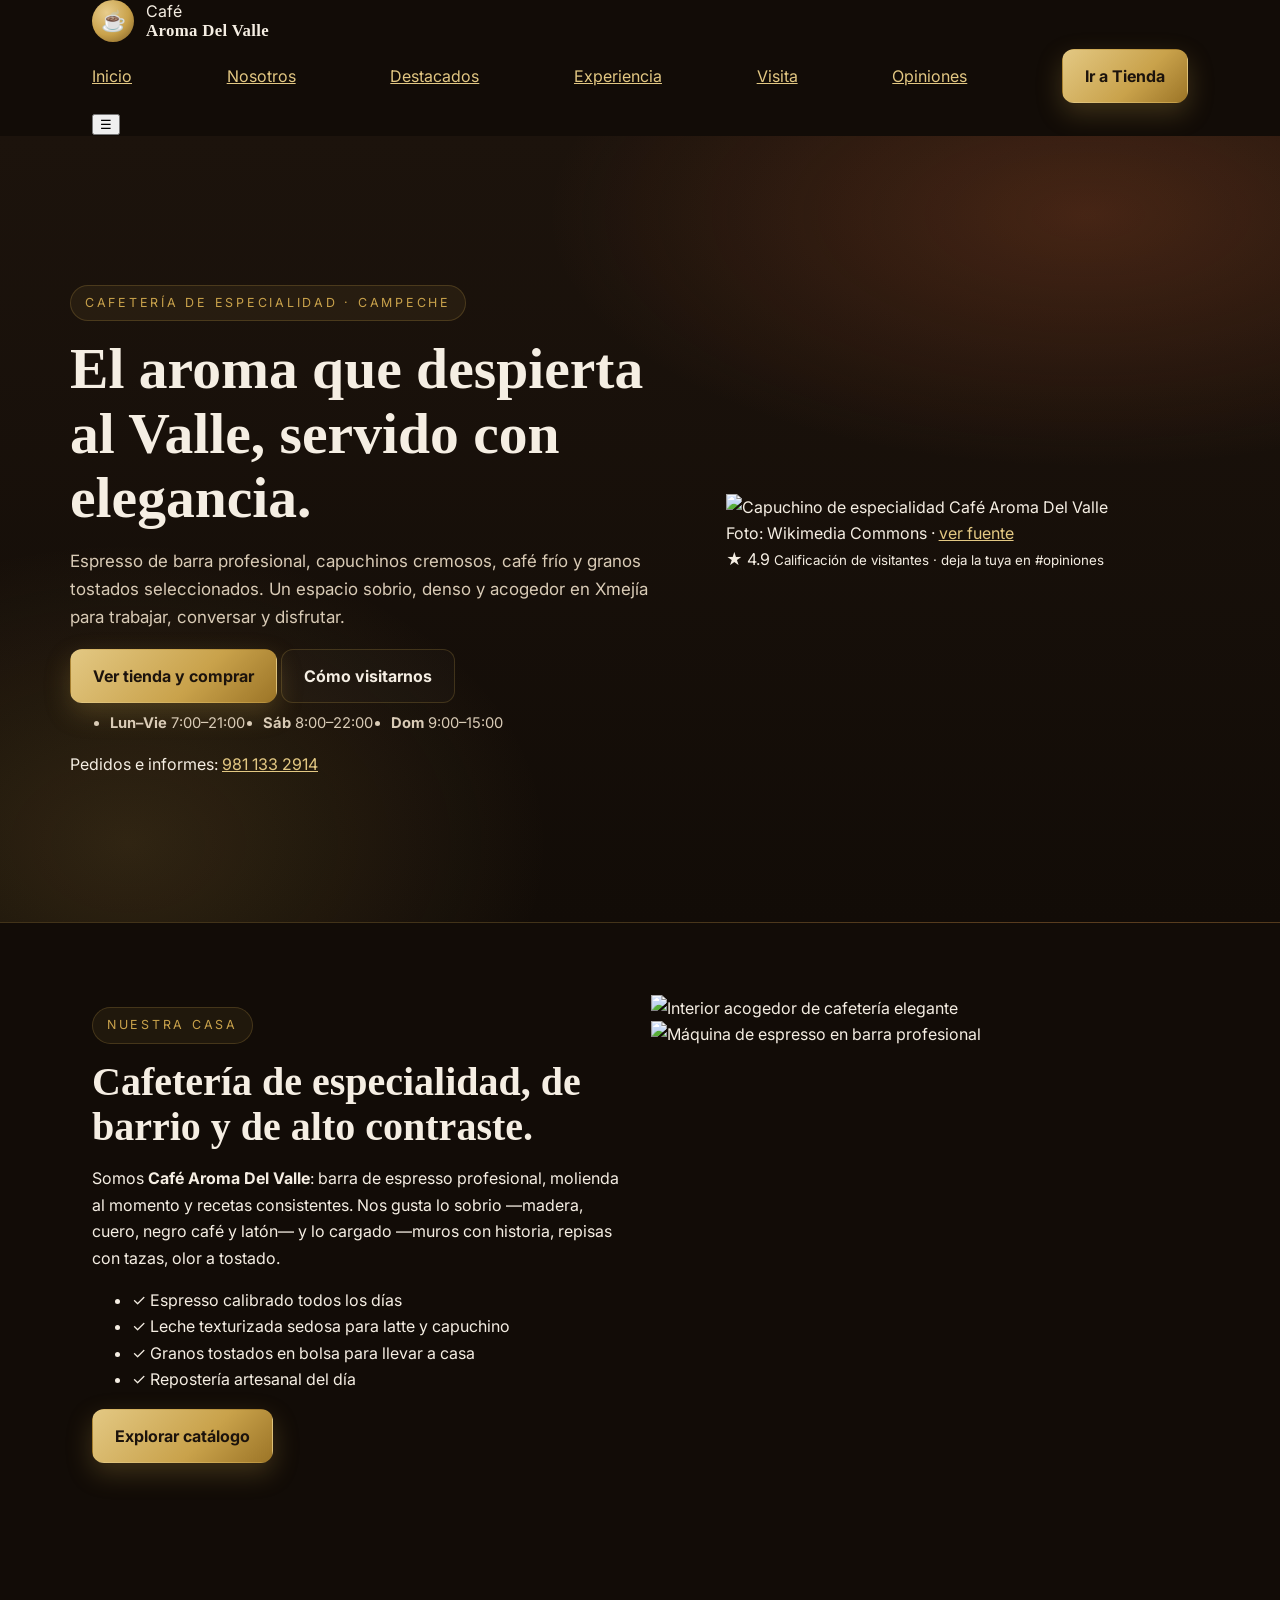
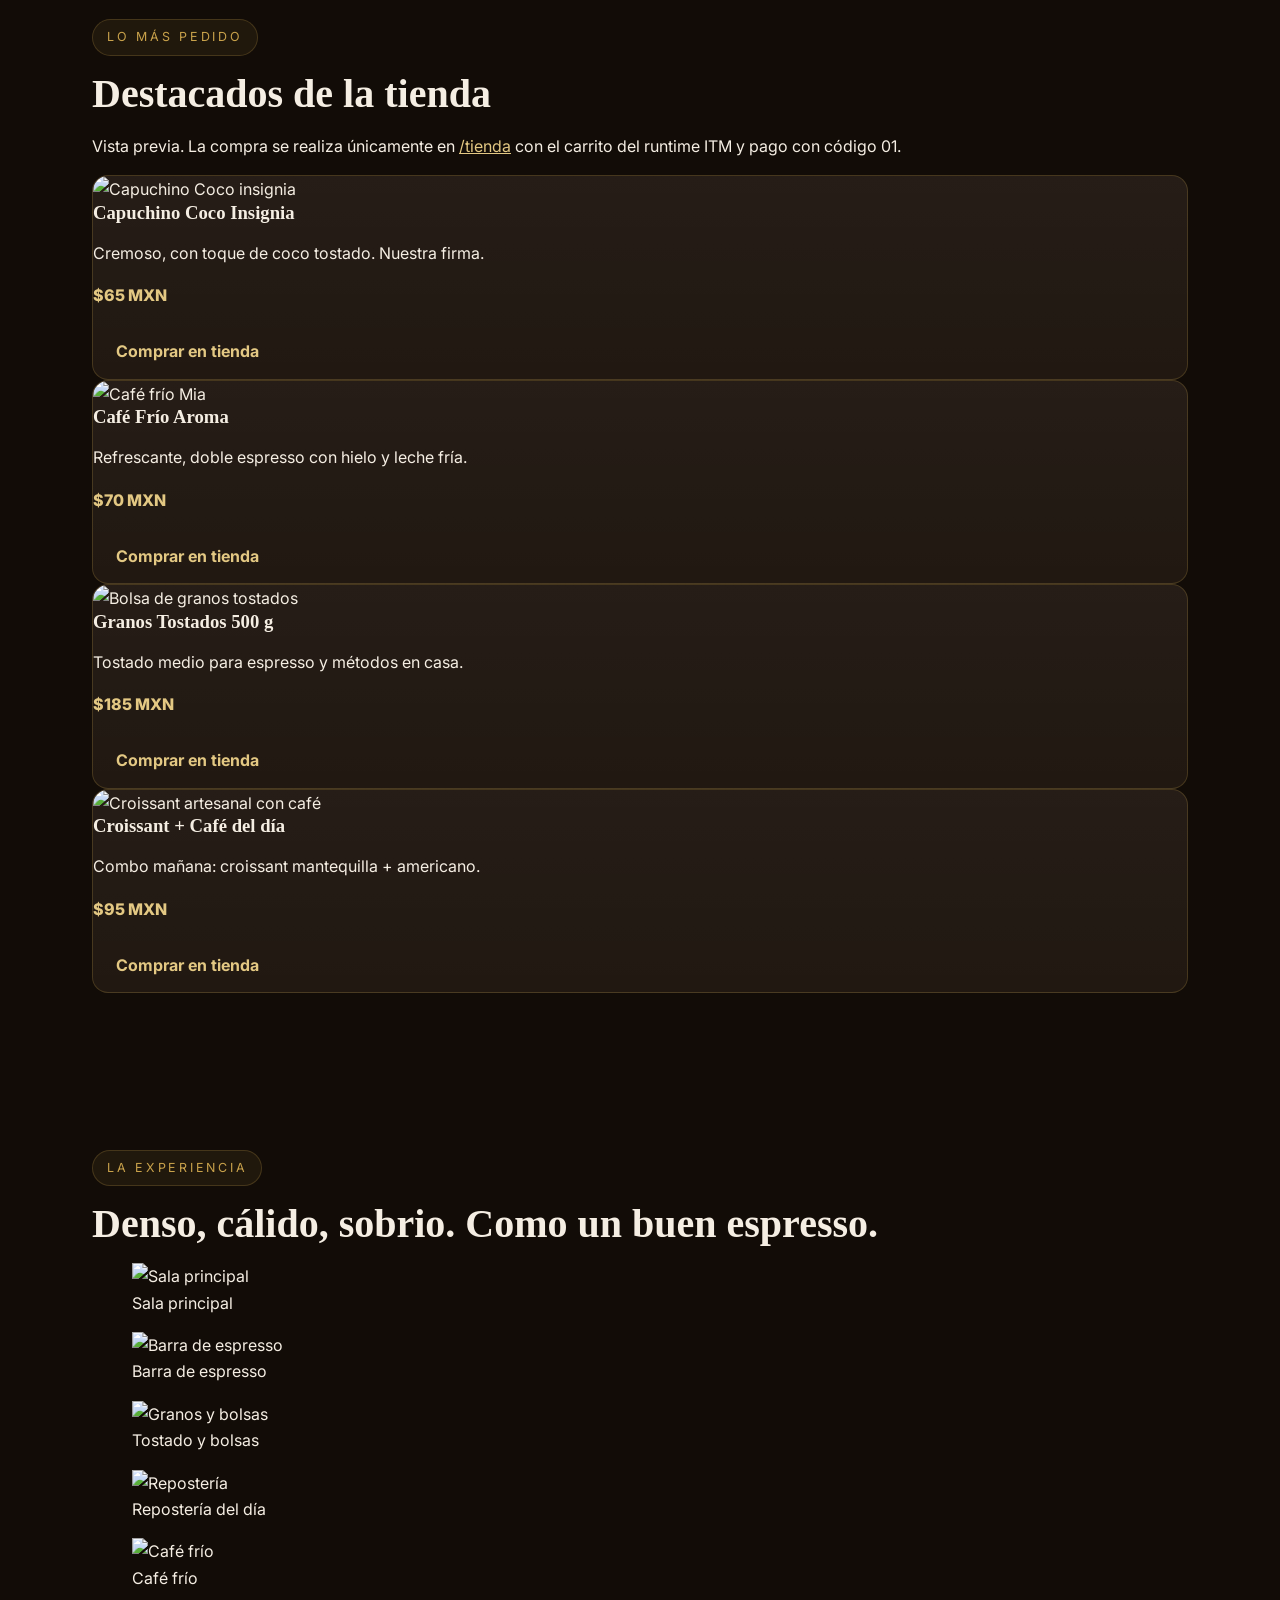
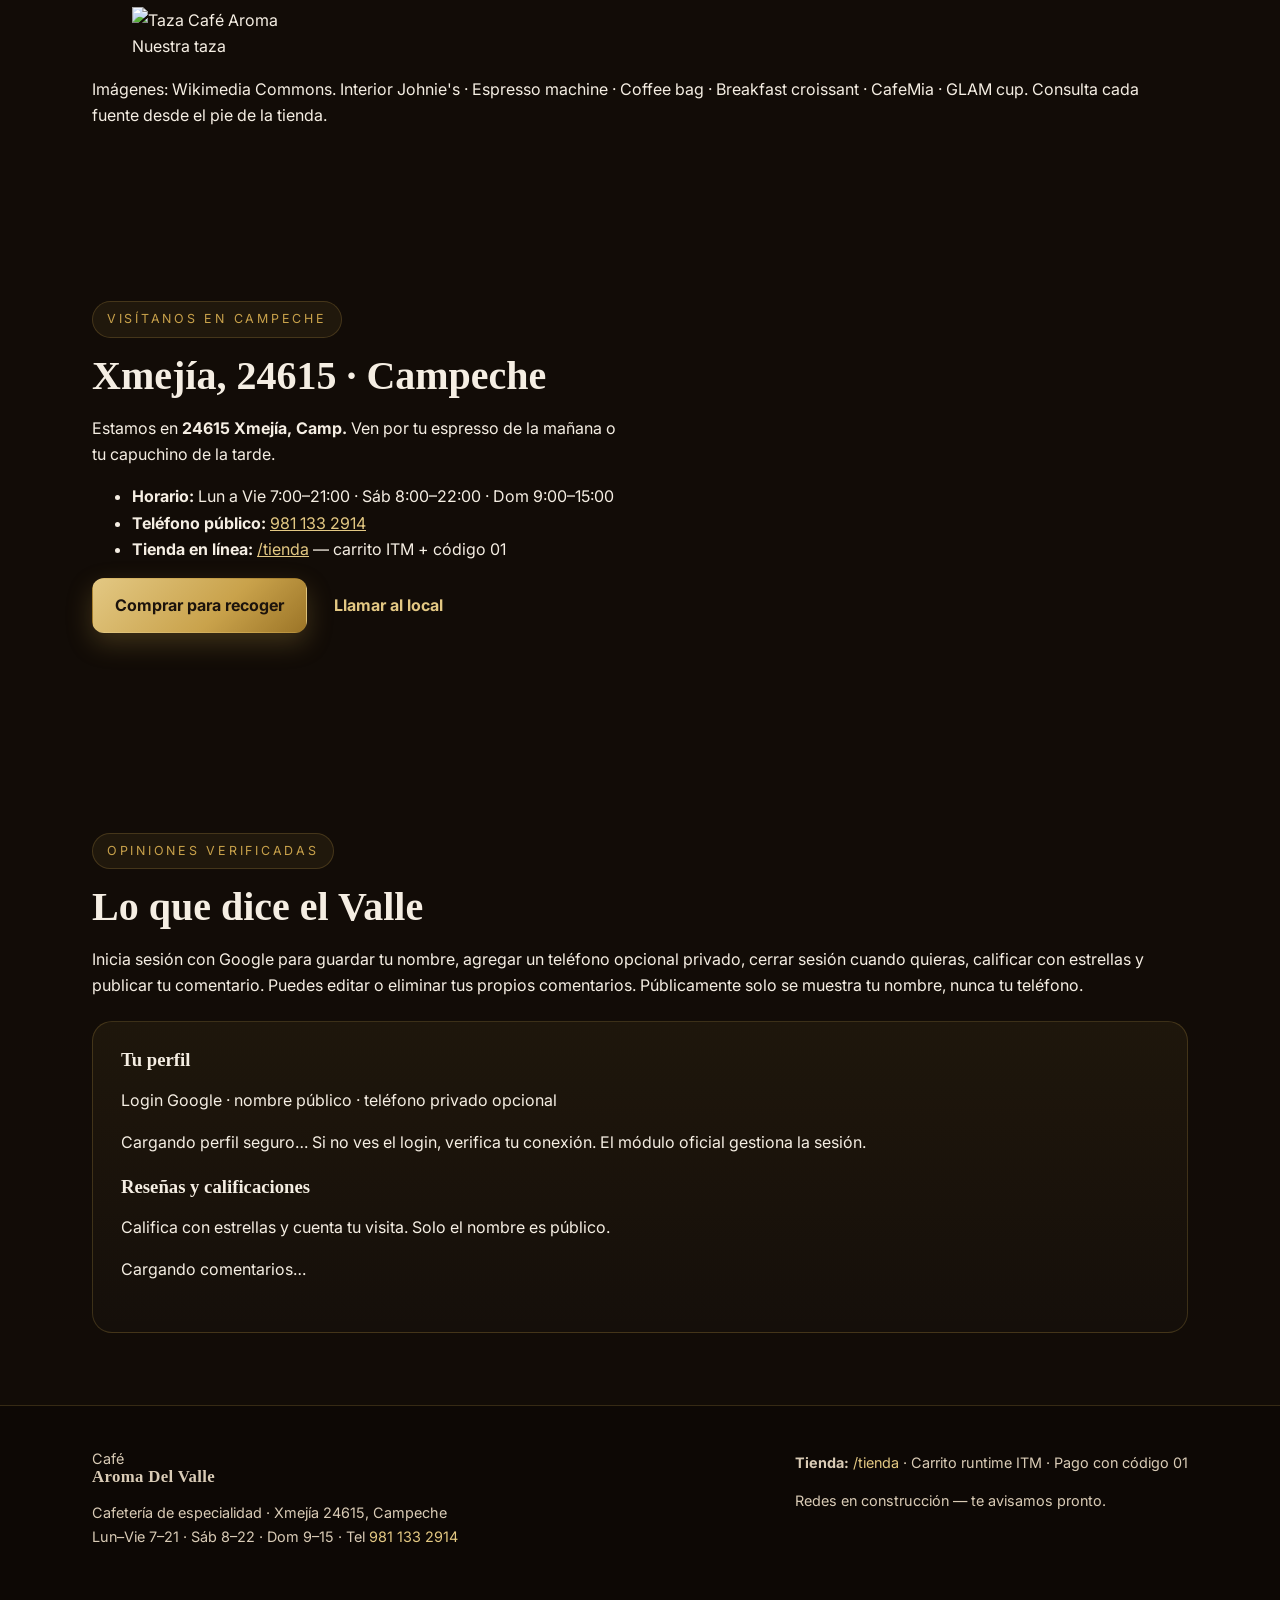
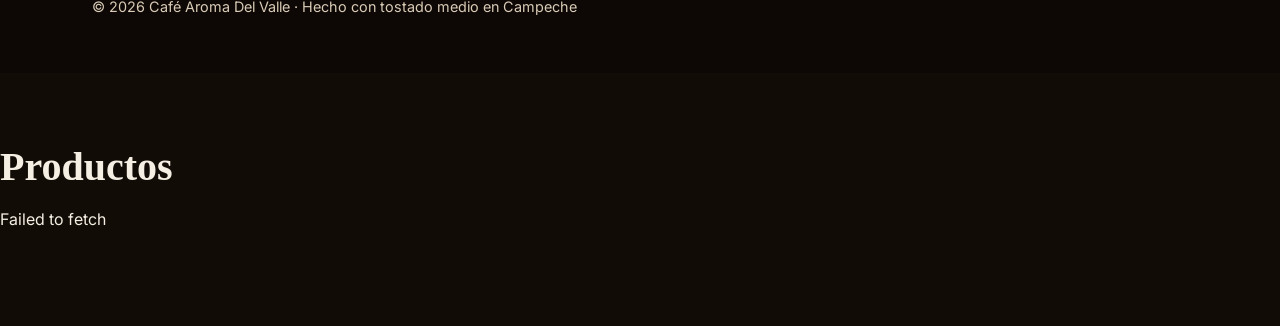
==== commit 7dae2838: "generate index.html" ====
--- a/index.html
+++ b/index.html
@@ -1,271 +1,211 @@
 <!DOCTYPE html>
 <html lang="es-MX">
 <head>
-  <meta charset="UTF-8" />
-  <meta name="viewport" content="width=device-width, initial-scale=1.0" />
-  <title>Café Aroma Del Valle — Cafetería de especialidad en Campeche</title>
-  <meta name="description" content="Café Aroma Del Valle: cafetería de especialidad en Campeche. Espresso, capuchino, métodos filtrados y café en grano. Lun–Vie 7:00–21:00, Sáb 8:00–22:00, Dom 9:00–15:00. Tel 981 133 2914." />
-  <link rel="stylesheet" href="styles.css" />
+<meta charset="UTF-8">
+<meta name="viewport" content="width=device-width, initial-scale=1.0">
+<title>Café Aroma Del Valle | Cafetería de especialidad en Campeche</title>
+<meta name="description" content="Café Aroma Del Valle, cafetería de especialidad en Xmejía, Campeche. Espresso, capuchino, latte, café frío, granos tostados y repostería artesanal. Lun-Vie 7-21, Sáb 8-22, Dom 9-15.">
+<link rel="stylesheet" href="styles.css">
+<link rel="preconnect" href="https://fonts.googleapis.com">
+<link href="https://fonts.googleapis.com/css2?family=Fraunces:opsz,wght@9..144,600;9..144,700&family=Inter:wght@400;500;600;700&display=swap" rel="stylesheet">
 </head>
 <body>
-  <header class="site-header">
-    <div class="wrap nav">
-      <a class="brand" href="#inicio" aria-label="Café Aroma Del Valle inicio" data-eb-editable="link" data-eb-key="index.a.1" data-eb-role="a" data-eb-kind="link">
-        <span class="brand-mark" aria-hidden="true">A</span>
-        <span class="brand-text"><strong>Café Aroma Del Valle</strong><small>Especialidad · Campeche</small></span>
-      </a>
-      <nav aria-label="Navegación principal">
-        <ul class="nav-links" data-nav-links>
-          <li><a href="#especialidades" data-eb-editable="link" data-eb-key="index.a.2" data-eb-role="a" data-eb-kind="link">Especialidades</a></li>
-          <li><a href="#nosotros" data-eb-editable="link" data-eb-key="index.a.3" data-eb-role="a" data-eb-kind="link">Nosotros</a></li>
-          <li><a href="#lugar" data-eb-editable="link" data-eb-key="index.a.4" data-eb-role="a" data-eb-kind="link">El lugar</a></li>
-          <li><a href="#tienda-resumen" data-eb-editable="link" data-eb-key="index.a.5" data-eb-role="a" data-eb-kind="link">Tienda</a></li>
-          <li><a href="#opiniones" data-eb-editable="link" data-eb-key="index.a.6" data-eb-role="a" data-eb-kind="link">Opiniones</a></li>
-          <li><a href="#contacto" data-eb-editable="link" data-eb-key="index.a.7" data-eb-role="a" data-eb-kind="link">Contacto</a></li>
-        </ul>
-      </nav>
-      <div class="nav-cta">
-        <a class="btn btn-ghost btn-sm" href="tel:+529811332914" data-eb-editable="link" data-eb-key="index.a.8" data-eb-role="a" data-eb-kind="link">981 133 2914</a>
-        <a class="btn btn-gold btn-sm" href="/tienda" data-eb-editable="link" data-eb-key="index.a.9" data-eb-role="a" data-eb-kind="link">Ir a tienda</a>
-        <button class="menu-toggle" data-menu-toggle aria-label="Abrir menú" aria-expanded="false" data-eb-editable="link" data-eb-key="index.button.10" data-eb-role="button" data-eb-kind="link">☰</button>
-      </div>
-    </div>
-  </header>
-
-  <main id="inicio">
-    <!-- HERO -->
-    <section class="hero" aria-labelledby="hero-title">
-      <div class="wrap hero-grid">
-        <div class="reveal visible">
-          <span class="eyebrow">Cafetería de especialidad · Xmejía, Campeche</span>
-          <h1 id="hero-title" data-eb-editable="text" data-eb-key="index.h1.11" data-eb-role="h1" data-eb-kind="text">El aroma del buen café, <em>servido con calma</em> en el Valle.</h1>
-          <p class="lead" data-eb-editable="text" data-eb-key="index.p.12" data-eb-role="p" data-eb-kind="text">Espresso de tueste preciso, capuchinos cremosos, filtrados de origen y postre artesanal. Un espacio elegante y sobrio para empezar el día, cerrar negocios o simplemente quedarte un rato más.</p>
-          <div class="hero-actions">
-            <a class="btn btn-gold" href="/tienda" data-eb-editable="link" data-eb-key="index.a.13" data-eb-role="a" data-eb-kind="link">Comprar café y postres</a>
-            <a class="btn btn-ghost" href="#especialidades" data-eb-editable="link" data-eb-key="index.a.14" data-eb-role="a" data-eb-kind="link">Ver especialidades</a>
-          </div>
-          <div class="hero-meta">
-            <span>🕖 <b>Lun–Vie 7:00–21:00</b> · Sáb 8:00–22:00 · Dom 9:00–15:00</span>
-            <span>📞 <b>981 133 2914</b></span>
+<header class="topbar">
+  <div class="wrap topbar-inner">
+    <a class="brand" href="/" aria-label="Café Aroma Del Valle inicio" data-eb-editable="link" data-eb-key="index.a.1" data-eb-role="a" data-eb-kind="link">
+      <span class="brand-mark">☕</span>
+      <span class="brand-text">Café <strong>Aroma Del Valle</strong></span>
+    </a>
+    <nav class="nav" id="nav" aria-label="Navegación principal">
+      <a href="#hero" data-eb-editable="link" data-eb-key="index.a.2" data-eb-role="a" data-eb-kind="link">Inicio</a>
+      <a href="#nosotros" data-eb-editable="link" data-eb-key="index.a.3" data-eb-role="a" data-eb-kind="link">Nosotros</a>
+      <a href="#destacados" data-eb-editable="link" data-eb-key="index.a.4" data-eb-role="a" data-eb-kind="link">Destacados</a>
+      <a href="#experiencia" data-eb-editable="link" data-eb-key="index.a.5" data-eb-role="a" data-eb-kind="link">Experiencia</a>
+      <a href="#visita" data-eb-editable="link" data-eb-key="index.a.6" data-eb-role="a" data-eb-kind="link">Visita</a>
+      <a href="#opiniones" data-eb-editable="link" data-eb-key="index.a.7" data-eb-role="a" data-eb-kind="link">Opiniones</a>
+      <a class="btn btn-gold" href="/tienda" data-eb-editable="link" data-eb-key="index.a.8" data-eb-role="a" data-eb-kind="link">Ir a Tienda</a>
+    </nav>
+    <button class="menu-btn" id="menuBtn" aria-label="Abrir menú" data-eb-editable="link" data-eb-key="index.button.9" data-eb-role="button" data-eb-kind="link">☰</button>
+  </div>
+</header>
+
+<main>
+<!-- HERO -->
+<section id="hero" class="hero">
+  <div class="wrap hero-grid">
+    <div class="hero-copy">
+      <p class="eyebrow" data-eb-editable="text" data-eb-key="index.p.10" data-eb-role="p" data-eb-kind="text">Cafetería de especialidad · Campeche</p>
+      <h1 data-eb-editable="text" data-eb-key="index.h1.11" data-eb-role="h1" data-eb-kind="text">El aroma que despierta al Valle, servido con elegancia.</h1>
+      <p class="lead" data-eb-editable="text" data-eb-key="index.p.12" data-eb-role="p" data-eb-kind="text">Espresso de barra profesional, capuchinos cremosos, café frío y granos tostados seleccionados. Un espacio sobrio, denso y acogedor en Xmejía para trabajar, conversar y disfrutar.</p>
+      <div class="hero-cta">
+        <a class="btn btn-gold" href="/tienda" data-eb-editable="link" data-eb-key="index.a.13" data-eb-role="a" data-eb-kind="link">Ver tienda y comprar</a>
+        <a class="btn btn-ghost" href="#visita" data-eb-editable="link" data-eb-key="index.a.14" data-eb-role="a" data-eb-kind="link">Cómo visitarnos</a>
+      </div>
+      <ul class="hero-meta">
+        <li><strong>Lun–Vie</strong> 7:00–21:00</li>
+        <li><strong>Sáb</strong> 8:00–22:00</li>
+        <li><strong>Dom</strong> 9:00–15:00</li>
+      </ul>
+      <p class="hero-phone" data-eb-editable="text" data-eb-key="index.p.15" data-eb-role="p" data-eb-kind="text">Pedidos e informes: <a href="tel:+529811332914" data-eb-editable="link" data-eb-key="index.a.16" data-eb-role="a" data-eb-kind="link">981 133 2914</a></p>
+    </div>
+    <figure class="hero-media">
+      <img src="https://upload.wikimedia.org/wikipedia/commons/a/a1/Cafe_Vecchio_Cappuccino_al_gusto_de_coco.jpg" alt="Capuchino de especialidad Café Aroma Del Valle" loading="eager" fetchpriority="high" data-eb-editable="image" data-eb-key="index.img.17" data-eb-role="img" data-eb-kind="image">
+      <figcaption class="media-credit">Foto: Wikimedia Commons · <a href="https://commons.wikimedia.org/wiki/File:Cafe_Vecchio_Cappuccino_al_gusto_de_coco.jpg" rel="nofollow" data-eb-editable="link" data-eb-key="index.a.18" data-eb-role="a" data-eb-kind="link">ver fuente</a></figcaption>
+      <div class="hero-card" aria-label="Calificación 4.9 de 5">
+        <span>★ 4.9</span>
+        <small>Calificación de visitantes · deja la tuya en #opiniones</small>
+      </div>
+    </figure>
+  </div>
+</section>
+
+<!-- NOSOTROS -->
+<section id="nosotros" class="section section-dark">
+  <div class="wrap grid-2">
+    <div>
+      <p class="eyebrow" data-eb-editable="text" data-eb-key="index.p.19" data-eb-role="p" data-eb-kind="text">Nuestra casa</p>
+      <h2 data-eb-editable="text" data-eb-key="index.h2.20" data-eb-role="h2" data-eb-kind="text">Cafetería de especialidad, de barrio y de alto contraste.</h2>
+      <p data-eb-editable="text" data-eb-key="index.p.21" data-eb-role="p" data-eb-kind="text">Somos <strong>Café Aroma Del Valle</strong>: barra de espresso profesional, molienda al momento y recetas consistentes. Nos gusta lo sobrio —madera, cuero, negro café y latón— y lo cargado —muros con historia, repisas con tazas, olor a tostado.</p>
+      <ul class="checklist">
+        <li>✓ Espresso calibrado todos los días</li>
+        <li>✓ Leche texturizada sedosa para latte y capuchino</li>
+        <li>✓ Granos tostados en bolsa para llevar a casa</li>
+        <li>✓ Repostería artesanal del día</li>
+      </ul>
+      <a class="btn btn-gold" href="/tienda" data-eb-editable="link" data-eb-key="index.a.22" data-eb-role="a" data-eb-kind="link">Explorar catálogo</a>
+    </div>
+    <div class="duo">
+      <img src="https://thumb.wikimedia.org/wikipedia/commons/thumb/c/c8/Interior_Johnie%27s_Coffee_Shop_2021_2.jpg/1920px-Interior_Johnie%27s_Coffee_Shop_2021_2.jpg" alt="Interior acogedor de cafetería elegante" loading="lazy" data-eb-editable="image" data-eb-key="index.img.23" data-eb-role="img" data-eb-kind="image">
+      <img src="https://upload.wikimedia.org/wikipedia/commons/1/14/Espresso_machine_running.jpg" alt="Máquina de espresso en barra profesional" loading="lazy" data-eb-editable="image" data-eb-key="index.img.24" data-eb-role="img" data-eb-kind="image">
+    </div>
+  </div>
+</section>
+
+<!-- DESTACADOS -->
+<section id="destacados" class="section">
+  <div class="wrap">
+    <p class="eyebrow" data-eb-editable="text" data-eb-key="index.p.25" data-eb-role="p" data-eb-kind="text">Lo más pedido</p>
+    <h2 data-eb-editable="text" data-eb-key="index.h2.26" data-eb-role="h2" data-eb-kind="text">Destacados de la tienda</h2>
+    <p class="muted" data-eb-editable="text" data-eb-key="index.p.27" data-eb-role="p" data-eb-kind="text">Vista previa. La compra se realiza únicamente en <a href="/tienda" data-eb-editable="link" data-eb-key="index.a.28" data-eb-role="a" data-eb-kind="link">/tienda</a> con el carrito del runtime ITM y pago con código 01.</p>
+    <div class="cards">
+      <article class="card">
+        <img src="https://upload.wikimedia.org/wikipedia/commons/a/a1/Cafe_Vecchio_Cappuccino_al_gusto_de_coco.jpg" alt="Capuchino Coco insignia" loading="lazy" data-eb-editable="image" data-eb-key="index.img.29" data-eb-role="img" data-eb-kind="image">
+        <h3 data-eb-editable="text" data-eb-key="index.h3.30" data-eb-role="h3" data-eb-kind="text">Capuchino Coco Insignia</h3>
+        <p data-eb-editable="text" data-eb-key="index.p.31" data-eb-role="p" data-eb-kind="text">Cremoso, con toque de coco tostado. Nuestra firma.</p>
+        <p class="price" data-eb-editable="text" data-eb-key="index.p.32" data-eb-role="p" data-eb-kind="text">$65 MXN</p>
+        <a class="btn btn-dark" href="/tienda" data-eb-editable="link" data-eb-key="index.a.33" data-eb-role="a" data-eb-kind="link">Comprar en tienda</a>
+      </article>
+      <article class="card">
+        <img src="https://upload.wikimedia.org/wikipedia/commons/4/47/CafeMia.jpg" alt="Café frío Mia" loading="lazy" data-eb-editable="image" data-eb-key="index.img.34" data-eb-role="img" data-eb-kind="image">
+        <h3 data-eb-editable="text" data-eb-key="index.h3.35" data-eb-role="h3" data-eb-kind="text">Café Frío Aroma</h3>
+        <p data-eb-editable="text" data-eb-key="index.p.36" data-eb-role="p" data-eb-kind="text">Refrescante, doble espresso con hielo y leche fría.</p>
+        <p class="price" data-eb-editable="text" data-eb-key="index.p.37" data-eb-role="p" data-eb-kind="text">$70 MXN</p>
+        <a class="btn btn-dark" href="/tienda" data-eb-editable="link" data-eb-key="index.a.38" data-eb-role="a" data-eb-kind="link">Comprar en tienda</a>
+      </article>
+      <article class="card">
+        <img src="https://thumb.wikimedia.org/wikipedia/commons/thumb/5/53/Coffee_bag_2.jpg/1920px-Coffee_bag_2.jpg" alt="Bolsa de granos tostados" loading="lazy" data-eb-editable="image" data-eb-key="index.img.39" data-eb-role="img" data-eb-kind="image">
+        <h3 data-eb-editable="text" data-eb-key="index.h3.40" data-eb-role="h3" data-eb-kind="text">Granos Tostados 500 g</h3>
+        <p data-eb-editable="text" data-eb-key="index.p.41" data-eb-role="p" data-eb-kind="text">Tostado medio para espresso y métodos en casa.</p>
+        <p class="price" data-eb-editable="text" data-eb-key="index.p.42" data-eb-role="p" data-eb-kind="text">$185 MXN</p>
+        <a class="btn btn-dark" href="/tienda" data-eb-editable="link" data-eb-key="index.a.43" data-eb-role="a" data-eb-kind="link">Comprar en tienda</a>
+      </article>
+      <article class="card">
+        <img src="https://thumb.wikimedia.org/wikipedia/commons/thumb/0/0f/Breakfast_at_a_cafe_with_croissant_and_jam_in_the_morning.jpg/1920px-Breakfast_at_a_cafe_with_croissant_and_jam_in_the_morning.jpg" alt="Croissant artesanal con café" loading="lazy" data-eb-editable="image" data-eb-key="index.img.44" data-eb-role="img" data-eb-kind="image">
+        <h3 data-eb-editable="text" data-eb-key="index.h3.45" data-eb-role="h3" data-eb-kind="text">Croissant + Café del día</h3>
+        <p data-eb-editable="text" data-eb-key="index.p.46" data-eb-role="p" data-eb-kind="text">Combo mañana: croissant mantequilla + americano.</p>
+        <p class="price" data-eb-editable="text" data-eb-key="index.p.47" data-eb-role="p" data-eb-kind="text">$95 MXN</p>
+        <a class="btn btn-dark" href="/tienda" data-eb-editable="link" data-eb-key="index.a.48" data-eb-role="a" data-eb-kind="link">Comprar en tienda</a>
+      </article>
+    </div>
+  </div>
+</section>
+
+<!-- EXPERIENCIA -->
+<section id="experiencia" class="section section-dark">
+  <div class="wrap">
+    <p class="eyebrow" data-eb-editable="text" data-eb-key="index.p.49" data-eb-role="p" data-eb-kind="text">La experiencia</p>
+    <h2 data-eb-editable="text" data-eb-key="index.h2.50" data-eb-role="h2" data-eb-kind="text">Denso, cálido, sobrio. Como un buen espresso.</h2>
+    <div class="gallery">
+      <figure><img src="https://thumb.wikimedia.org/wikipedia/commons/thumb/c/c8/Interior_Johnie%27s_Coffee_Shop_2021_2.jpg/1920px-Interior_Johnie%27s_Coffee_Shop_2021_2.jpg" alt="Sala principal" loading="lazy" data-eb-editable="image" data-eb-key="index.img.51" data-eb-role="img" data-eb-kind="image"><figcaption>Sala principal</figcaption></figure>
+      <figure><img src="https://upload.wikimedia.org/wikipedia/commons/1/14/Espresso_machine_running.jpg" alt="Barra de espresso" loading="lazy" data-eb-editable="image" data-eb-key="index.img.52" data-eb-role="img" data-eb-kind="image"><figcaption>Barra de espresso</figcaption></figure>
+      <figure><img src="https://thumb.wikimedia.org/wikipedia/commons/thumb/5/53/Coffee_bag_2.jpg/1920px-Coffee_bag_2.jpg" alt="Granos y bolsas" loading="lazy" data-eb-editable="image" data-eb-key="index.img.53" data-eb-role="img" data-eb-kind="image"><figcaption>Tostado y bolsas</figcaption></figure>
+      <figure><img src="https://thumb.wikimedia.org/wikipedia/commons/thumb/0/0f/Breakfast_at_a_cafe_with_croissant_and_jam_in_the_morning.jpg/1920px-Breakfast_at_a_cafe_with_croissant_and_jam_in_the_morning.jpg" alt="Repostería" loading="lazy" data-eb-editable="image" data-eb-key="index.img.54" data-eb-role="img" data-eb-kind="image"><figcaption>Repostería del día</figcaption></figure>
+      <figure><img src="https://upload.wikimedia.org/wikipedia/commons/4/47/CafeMia.jpg" alt="Café frío" loading="lazy" data-eb-editable="image" data-eb-key="index.img.55" data-eb-role="img" data-eb-kind="image"><figcaption>Café frío</figcaption></figure>
+      <figure><img src="https://upload.wikimedia.org/wikipedia/commons/4/47/GLAM_coffee_cup_transparent.png" alt="Taza Café Aroma" loading="lazy" data-eb-editable="image" data-eb-key="index.img.56" data-eb-role="img" data-eb-kind="image"><figcaption>Nuestra taza</figcaption></figure>
+    </div>
+    <p class="credits" data-eb-editable="text" data-eb-key="index.p.57" data-eb-role="p" data-eb-kind="text">Imágenes: Wikimedia Commons. Interior Johnie's · Espresso machine · Coffee bag · Breakfast croissant · CafeMia · GLAM cup. Consulta cada fuente desde el pie de la tienda.</p>
+  </div>
+</section>
+
+<!-- VISITA -->
+<section id="visita" class="section">
+  <div class="wrap grid-2">
+    <div>
+      <p class="eyebrow" data-eb-editable="text" data-eb-key="index.p.58" data-eb-role="p" data-eb-kind="text">Visítanos en Campeche</p>
+      <h2 data-eb-editable="text" data-eb-key="index.h2.59" data-eb-role="h2" data-eb-kind="text">Xmejía, 24615 · Campeche</h2>
+      <p data-eb-editable="text" data-eb-key="index.p.60" data-eb-role="p" data-eb-kind="text">Estamos en <strong>24615 Xmejía, Camp.</strong> Ven por tu espresso de la mañana o tu capuchino de la tarde.</p>
+      <ul class="info-list">
+        <li><strong>Horario:</strong> Lun a Vie 7:00–21:00 · Sáb 8:00–22:00 · Dom 9:00–15:00</li>
+        <li><strong>Teléfono público:</strong> <a href="tel:+529811332914" data-eb-editable="link" data-eb-key="index.a.61" data-eb-role="a" data-eb-kind="link">981 133 2914</a></li>
+        <li><strong>Tienda en línea:</strong> <a href="/tienda" data-eb-editable="link" data-eb-key="index.a.62" data-eb-role="a" data-eb-kind="link">/tienda</a> — carrito ITM + código 01</li>
+      </ul>
+      <div class="hero-cta">
+        <a class="btn btn-gold" href="/tienda" data-eb-editable="link" data-eb-key="index.a.63" data-eb-role="a" data-eb-kind="link">Comprar para recoger</a>
+        <a class="btn btn-dark" href="tel:+529811332914" data-eb-editable="link" data-eb-key="index.a.64" data-eb-role="a" data-eb-kind="link">Llamar al local</a>
+      </div>
+    </div>
+    <div class="map">
+      <iframe title="Mapa Café Aroma Del Valle Xmejía Campeche" src="https://www.google.com/maps/embed?pb=!1m18!1m12!1m3!1d3767.1903799236984!2d-89.3778403240613!3d19.230532947101622!2m3!1f0!2f0!3f0!3m2!1i1024!2i768!4f13.1!3m3!1m2!1s0x8f59cae167855d67%3A0x5959cb7fbdfd01d9!2s24615%20Xmej%C3%ADa%2C%20Camp.!5e0!3m2!1ses-419!2smx" width="100%" height="380" style="border:0" allowfullscreen loading="lazy" referrerpolicy="no-referrer-when-downgrade"></iframe>
+    </div>
+  </div>
+</section>
+
+<!-- OPINIONES / COMENTARIOS -->
+<section id="opiniones" class="section section-dark">
+  <div class="wrap">
+    <p class="eyebrow" data-eb-editable="text" data-eb-key="index.p.65" data-eb-role="p" data-eb-kind="text">Opiniones verificadas</p>
+    <h2 data-eb-editable="text" data-eb-key="index.h2.66" data-eb-role="h2" data-eb-kind="text">Lo que dice el Valle</h2>
+    <p class="muted-light" data-eb-editable="text" data-eb-key="index.p.67" data-eb-role="p" data-eb-kind="text">Inicia sesión con Google para guardar tu nombre, agregar un teléfono opcional privado, cerrar sesión cuando quieras, calificar con estrellas y publicar tu comentario. Puedes editar o eliminar tus propios comentarios. Públicamente solo se muestra tu nombre, nunca tu teléfono.</p>
+    <div data-itm-comments-shell data-project-id="281a419a-ce5a-4402-bc18-6fa46e6c212f" class="comments-shell">
+      <div class="comments-grid">
+        <div class="profile-card">
+          <h3 data-eb-editable="text" data-eb-key="index.h3.68" data-eb-role="h3" data-eb-kind="text">Tu perfil</h3>
+          <p class="muted-light small" data-eb-editable="text" data-eb-key="index.p.69" data-eb-role="p" data-eb-kind="text">Login Google · nombre público · teléfono privado opcional</p>
+          <div data-itm-profile data-project-id="281a419a-ce5a-4402-bc18-6fa46e6c212f">
+            <p class="muted-light small" data-eb-editable="text" data-eb-key="index.p.70" data-eb-role="p" data-eb-kind="text">Cargando perfil seguro… Si no ves el login, verifica tu conexión. El módulo oficial gestiona la sesión.</p>
           </div>
         </div>
-        <div class="hero-visual reveal visible" role="img" aria-label="Taza de café de especialidad con latte art sobre mesa de madera oscura">
-          <div class="art">
-            <div>
-              <div class="cup" aria-hidden="true">☕</div>
-              <p class="art-caption" data-eb-editable="text" data-eb-key="index.p.15" data-eb-role="p" data-eb-kind="text"><b style="color:var(--cream)">Tueste de la casa, extracción exacta.</b><br />Cada taza se prepara al momento, con grano seleccionado y leche texturizada sedosa.</p>
-            </div>
-          </div>
-          <div class="hero-strip">
-            <div><b>+12 orígenes</b><span>Rotación de grano de especialidad</span></div>
-            <div><b>Baristas de casa</b><span>Calibración diaria de espresso</span></div>
-            <div><b>Para llevar y en grano</b><span>Tienda en línea /tienda</span></div>
+        <div class="comments-card">
+          <h3 data-eb-editable="text" data-eb-key="index.h3.71" data-eb-role="h3" data-eb-kind="text">Reseñas y calificaciones</h3>
+          <p class="muted-light small" data-eb-editable="text" data-eb-key="index.p.72" data-eb-role="p" data-eb-kind="text">Califica con estrellas y cuenta tu visita. Solo el nombre es público.</p>
+          <div data-itm-comments data-project-id="281a419a-ce5a-4402-bc18-6fa46e6c212f">
+            <p class="muted-light small" data-eb-editable="text" data-eb-key="index.p.73" data-eb-role="p" data-eb-kind="text">Cargando comentarios…</p>
           </div>
         </div>
       </div>
-    </section>
-
-    <!-- ESPECIALIDADES -->
-    <section id="especialidades" aria-labelledby="esp-title">
-      <div class="wrap">
-        <div class="center reveal">
-          <span class="eyebrow">La carta</span>
-          <h2 id="esp-title" data-eb-editable="text" data-eb-key="index.h2.16" data-eb-role="h2" data-eb-kind="text">Especialidades de la casa</h2>
-          <p class="lead" data-eb-editable="text" data-eb-key="index.p.17" data-eb-role="p" data-eb-kind="text">Cuatro clásicos que nos definen. Los precios y la compra en línea viven en nuestra tienda oficial.</p>
-        </div>
-        <div class="grid-4" style="margin-top:26px">
-          <article class="card reveal">
-            <div class="card-visual" aria-hidden="true">☕</div>
-            <div class="card-body">
-              <span class="tag">Intenso</span>
-              <h3 data-eb-editable="text" data-eb-key="index.h3.18" data-eb-role="h3" data-eb-kind="text">Espresso Aroma</h3>
-              <p data-eb-editable="text" data-eb-key="index.p.19" data-eb-role="p" data-eb-kind="text">Doble extracción, crema densa y notas a cacao y piloncillo. La base de todo lo que hacemos.</p>
-              <a class="btn btn-ghost btn-sm" href="/tienda" data-eb-editable="link" data-eb-key="index.a.20" data-eb-role="a" data-eb-kind="link">Ver en tienda</a>
-            </div>
-          </article>
-          <article class="card reveal">
-            <div class="card-visual" aria-hidden="true">🍵</div>
-            <div class="card-body">
-              <span class="tag">Cremoso</span>
-              <h3 data-eb-editable="text" data-eb-key="index.h3.21" data-eb-role="h3" data-eb-kind="text">Capuchino clásico</h3>
-              <p data-eb-editable="text" data-eb-key="index.p.22" data-eb-role="p" data-eb-kind="text">Latte art al momento, leche sedosa y equilibrio perfecto entre dulzor y carácter.</p>
-              <a class="btn btn-ghost btn-sm" href="/tienda" data-eb-editable="link" data-eb-key="index.a.23" data-eb-role="a" data-eb-kind="link">Ver en tienda</a>
-            </div>
-          </article>
-          <article class="card reveal">
-            <div class="card-visual" aria-hidden="true">🫗</div>
-            <div class="card-body">
-              <span class="tag">Método</span>
-              <h3 data-eb-editable="text" data-eb-key="index.h3.24" data-eb-role="h3" data-eb-kind="text">Filtrado V60 en barra</h3>
-              <p data-eb-editable="text" data-eb-key="index.p.25" data-eb-role="p" data-eb-kind="text">Preparación lenta frente a ti: taza limpia, floral y aromática con grano de rotación.</p>
-              <a class="btn btn-ghost btn-sm" href="/tienda" data-eb-editable="link" data-eb-key="index.a.26" data-eb-role="a" data-eb-kind="link">Ver en tienda</a>
-            </div>
-          </article>
-          <article class="card reveal">
-            <div class="card-visual" aria-hidden="true">🍰</div>
-            <div class="card-body">
-              <span class="tag">Artesanal</span>
-              <h3 data-eb-editable="text" data-eb-key="index.h3.27" data-eb-role="h3" data-eb-kind="text">Postre del día</h3>
-              <p data-eb-editable="text" data-eb-key="index.p.28" data-eb-role="p" data-eb-kind="text">Repostería artesanal horneada en pequeños lotes, pensada para maridar con café.</p>
-              <a class="btn btn-ghost btn-sm" href="/tienda" data-eb-editable="link" data-eb-key="index.a.29" data-eb-role="a" data-eb-kind="link">Ver en tienda</a>
-            </div>
-          </article>
-        </div>
-      </div>
-    </section>
-
-    <!-- NOSOTROS -->
-    <section id="nosotros" class="about" aria-labelledby="nos-title">
-      <div class="wrap grid-2">
-        <div class="reveal">
-          <span class="eyebrow">Nosotros</span>
-          <h2 id="nos-title" data-eb-editable="text" data-eb-key="index.h2.30" data-eb-role="h2" data-eb-kind="text">Una cafetería de especialidad con alma de barrio</h2>
-          <p class="lead" data-eb-editable="text" data-eb-key="index.p.31" data-eb-role="p" data-eb-kind="text">Café Aroma Del Valle nace en Campeche con una idea sencilla: tratar al café con respeto. Elegimos grano de calidad, tostamos con criterio y extraemos con precisión, en un salón elegante, sobrio y de alto contraste donde el café es protagonista.</p>
-          <ul class="about-list">
-            <li><b>Grano seleccionado.</b> Perfiles de tueste pensados para espresso y filtrados.</li>
-            <li><b>Barismo de oficio.</b> Calibración diaria, molienda al momento y recetas consistentes.</li>
-            <li><b>Hospitalidad cargada.</b> Detalle visual por todas partes, sin prisa y sin ruido innecesario.</li>
-          </ul>
-        </div>
-        <div class="panel reveal">
-          <span class="tag">Del grano a la taza</span>
-          <h3 style="margin-top:6px" data-eb-editable="text" data-eb-key="index.h3.32" data-eb-role="h3" data-eb-kind="text">Nuestro ritual en 4 pasos</h3>
-          <div class="steps">
-            <div class="step"><span class="step-num">1</span><div><b>Selección.</b> <span style="color:var(--cream-dim)">Catamos lotes y elegimos perfiles dulces, limpios y aromáticos.</span></div></div>
-            <div class="step"><span class="step-num">2</span><div><b>Molienda.</b> <span style="color:var(--cream-dim)">Molemos por dosis justo antes de extraer para conservar aromas.</span></div></div>
-            <div class="step"><span class="step-num">3</span><div><b>Extracción.</b> <span style="color:var(--cream-dim)">Máquina profesional, presión y temperatura controladas.</span></div></div>
-            <div class="step"><span class="step-num">4</span><div><b>Servicio.</b> <span style="color:var(--cream-dim)">En barra o en mesa, con latte art y postre si lo deseas.</span></div></div>
-          </div>
-        </div>
-      </div>
-    </section>
-
-    <!-- LUGAR -->
-    <section id="lugar" aria-labelledby="lugar-title">
-      <div class="wrap">
-        <div class="center reveal">
-          <span class="eyebrow">El lugar</span>
-          <h2 id="lugar-title" data-eb-editable="text" data-eb-key="index.h2.33" data-eb-role="h2" data-eb-kind="text">Encuéntranos en Xmejía, Campeche</h2>
-          <p class="lead" data-eb-editable="text" data-eb-key="index.p.34" data-eb-role="p" data-eb-kind="text">Interior acogedor de madera, luz cálida y barra a la vista. Ven a trabajar, a conversar o a llevarte tu café en grano.</p>
-        </div>
-        <div class="place-grid" style="margin-top:26px">
-          <div class="card reveal"><div class="card-body">
-            <h3 data-eb-editable="text" data-eb-key="index.h3.35" data-eb-role="h3" data-eb-kind="text">Horarios y contacto</h3>
-            <table class="hours">
-              <tr><td>Lunes a Viernes</td><td>7:00 – 21:00</td></tr>
-              <tr><td>Sábado</td><td>8:00 – 22:00</td></tr>
-              <tr><td>Domingo</td><td>9:00 – 15:00</td></tr>
-            </table>
-            <p style="color:var(--cream-dim);margin:14px 0 4px" data-eb-editable="text" data-eb-key="index.p.36" data-eb-role="p" data-eb-kind="text">Dirección</p>
-            <p style="margin:0" data-eb-editable="text" data-eb-key="index.p.37" data-eb-role="p" data-eb-kind="text">24615 Xmejía, Campeche</p>
-            <p style="color:var(--cream-dim);margin:14px 0 4px" data-eb-editable="text" data-eb-key="index.p.38" data-eb-role="p" data-eb-kind="text">Teléfono público</p>
-            <p style="margin:0" data-eb-editable="text" data-eb-key="index.p.39" data-eb-role="p" data-eb-kind="text"><a class="big-phone" href="tel:+529811332914" data-eb-editable="link" data-eb-key="index.a.40" data-eb-role="a" data-eb-kind="link">981 133 2914</a></p>
-            <div class="contact-line">
-              <a class="btn btn-gold btn-sm" href="/tienda" data-eb-editable="link" data-eb-key="index.a.41" data-eb-role="a" data-eb-kind="link">Comprar en línea</a>
-              <a class="btn btn-ghost btn-sm" href="tel:+529811332914" data-eb-editable="link" data-eb-key="index.a.42" data-eb-role="a" data-eb-kind="link">Llamar ahora</a>
-            </div>
-          </div></div>
-          <div class="map-frame reveal" aria-label="Mapa de Café Aroma Del Valle">
-            <iframe title="Mapa — Café Aroma Del Valle, Xmejía Campeche" src="https://www.google.com/maps/embed?pb=!1m18!1m12!1m3!1d3767.1903799236984!2d-89.3778403240613!3d19.230532947101622!2m3!1f0!2f0!3f0!3m2!1i1024!2i768!4f13.1!3m3!1m2!1s0x8f59cae167855d67%3A0x5959cb7fbdfd01d9!2s24615%20Xmej%C3%ADa%2C%20Camp.!5e0!3m2!1ses-419!2smx!4v1788402426427!5m2!1ses-419!2smx" loading="lazy" referrerpolicy="strict-origin-when-cross-origin" allowfullscreen></iframe>
-          </div>
-        </div>
-      </div>
-    </section>
-
-    <!-- TIENDA RESUMEN -->
-    <section id="tienda-resumen" class="shop-preview" aria-labelledby="shop-title">
-      <div class="wrap">
-        <div class="center reveal">
-          <span class="eyebrow">Tienda oficial</span>
-          <h2 id="shop-title" data-eb-editable="text" data-eb-key="index.h2.43" data-eb-role="h2" data-eb-kind="text">Llévate el aroma a casa</h2>
-          <p class="lead" data-eb-editable="text" data-eb-key="index.p.44" data-eb-role="p" data-eb-kind="text">Café en grano, molido, bebidas de barra y postre artesanal. La compra se realiza de forma segura dentro de nuestra tienda.</p>
-        </div>
-        <div class="grid-3" style="margin-top:26px">
-          <article class="card reveal"><div class="card-body">
-            <span class="tag">Más vendido</span><h3 data-eb-editable="text" data-eb-key="index.h3.45" data-eb-role="h3" data-eb-kind="text">Café en Grano 500 g</h3>
-            <p data-eb-editable="text" data-eb-key="index.p.46" data-eb-role="p" data-eb-kind="text">Tueste de la casa para espresso y filtrados. Grano entero para máxima frescura.</p>
-            <a class="btn btn-gold btn-sm" href="/tienda" data-eb-editable="link" data-eb-key="index.a.47" data-eb-role="a" data-eb-kind="link">Comprar</a>
-          </div></article>
-          <article class="card reveal"><div class="card-body">
-            <span class="tag">Para casa</span><h3 data-eb-editable="text" data-eb-key="index.h3.48" data-eb-role="h3" data-eb-kind="text">Café Molido Espresso 500 g</h3>
-            <p data-eb-editable="text" data-eb-key="index.p.49" data-eb-role="p" data-eb-kind="text">Molienda lista para cafetera espresso, con dulzor a cacao y piloncillo.</p>
-            <a class="btn btn-gold btn-sm" href="/tienda" data-eb-editable="link" data-eb-key="index.a.50" data-eb-role="a" data-eb-kind="link">Comprar</a>
-          </div></article>
-          <article class="card reveal"><div class="card-body">
-            <span class="tag">En barra</span><h3 data-eb-editable="text" data-eb-key="index.h3.51" data-eb-role="h3" data-eb-kind="text">Capuchino + Postre</h3>
-            <p data-eb-editable="text" data-eb-key="index.p.52" data-eb-role="p" data-eb-kind="text">El ritual completo: bebida de especialidad con repostería artesanal del día.</p>
-            <a class="btn btn-gold btn-sm" href="/tienda" data-eb-editable="link" data-eb-key="index.a.53" data-eb-role="a" data-eb-kind="link">Comprar</a>
-          </div></article>
-        </div>
-        <div class="shop-note reveal">🛒 El catálogo, el carrito y el pago se gestionan dentro de <b>/tienda</b> mediante el sistema oficial de la tienda (código 01). Aquí no pedimos datos de pago por teléfono ni por mensajes.</div>
-      </div>
-    </section>
-
-    <!-- OPINIONES / COMENTARIOS -->
-    <section id="opiniones" aria-labelledby="op-title">
-      <div class="wrap">
-        <div class="center reveal">
-          <span class="eyebrow">Comunidad</span>
-          <h2 id="op-title" data-eb-editable="text" data-eb-key="index.h2.54" data-eb-role="h2" data-eb-kind="text">Opiniones de visitantes</h2>
-          <p class="lead" data-eb-editable="text" data-eb-key="index.p.55" data-eb-role="p" data-eb-kind="text">Tu experiencia ayuda a otros a descubrirnos. Inicia sesión con Google, guarda tu nombre, califica con estrellas y publica tu comentario. Solo tu nombre se muestra públicamente.</p>
-        </div>
-        <div class="comments-shell reveal" data-itm-comments-shell data-project-id="281a419a-ce5a-4402-bc18-6fa46e6c212f">
-          <div class="comments-explain" aria-label="Cómo participar">
-            <div><b>1 · Entra con Google</b>Inicia sesión de forma segura con tu cuenta de Google.</div>
-            <div><b>2 · Guarda tu perfil</b>Registra tu nombre y, si quieres, tu teléfono opcional y privado.</div>
-            <div><b>3 · Califica ★</b>Elige de 1 a 5 estrellas según tu visita.</div>
-            <div><b>4 · Publica</b>Escribe tu comentario y compártelo con la comunidad.</div>
-            <div><b>5 · Gestiona</b>Puedes editar o eliminar tus propios comentarios y cerrar sesión.</div>
-          </div>
-          <div class="itm-profile-box">
-            <h3 data-eb-editable="text" data-eb-key="index.h3.56" data-eb-role="h3" data-eb-kind="text">Tu perfil de visitante</h3>
-            <p style="color:var(--cream-dim);font-size:.92rem;margin:0 0 6px" data-eb-editable="text" data-eb-key="index.p.57" data-eb-role="p" data-eb-kind="text">Aquí aparece tu nombre público y tus opciones de sesión. Tu teléfono, si lo agregas, permanece privado y nunca se publica.</p>
-            <div data-itm-profile data-project-id="281a419a-ce5a-4402-bc18-6fa46e6c212f"></div>
-          </div>
-          <div class="itm-comments-box">
-            <h3 data-eb-editable="text" data-eb-key="index.h3.58" data-eb-role="h3" data-eb-kind="text">Comentarios y calificaciones</h3>
-            <div data-itm-comments data-project-id="281a419a-ce5a-4402-bc18-6fa46e6c212f"></div>
-          </div>
-          <p class="privacy" data-eb-editable="text" data-eb-key="index.p.59" data-eb-role="p" data-eb-kind="text">🔒 Mostramos públicamente solo el nombre del visitante. Nunca publicamos su teléfono. La moderación mantiene un espacio respetuoso.</p>
-        </div>
-      </div>
-    </section>
-
-    <!-- CONTACTO -->
-    <section id="contacto" class="about" aria-labelledby="ct-title">
-      <div class="wrap contact-grid">
-        <div class="reveal">
-          <span class="eyebrow">Contacto</span>
-          <h2 id="ct-title" data-eb-editable="text" data-eb-key="index.h2.60" data-eb-role="h2" data-eb-kind="text">Visítanos o llámanos</h2>
-          <p class="lead" data-eb-editable="text" data-eb-key="index.p.61" data-eb-role="p" data-eb-kind="text">Para pedidos grandes, eventos o café en grano para tu negocio, llámanos en horario de servicio.</p>
-          <p data-eb-editable="text" data-eb-key="index.p.62" data-eb-role="p" data-eb-kind="text"><a class="big-phone" href="tel:+529811332914" data-eb-editable="link" data-eb-key="index.a.63" data-eb-role="a" data-eb-kind="link">981 133 2914</a></p>
-          <p style="color:var(--cream-dim)" data-eb-editable="text" data-eb-key="index.p.64" data-eb-role="p" data-eb-kind="text">24615 Xmejía, Campeche<br />Lun–Vie 7:00–21:00 · Sáb 8:00–22:00 · Dom 9:00–15:00</p>
-        </div>
-        <div class="panel reveal">
-          <h3 data-eb-editable="text" data-eb-key="index.h3.65" data-eb-role="h3" data-eb-kind="text">¿Prefieres comprar en línea?</h3>
-          <p style="color:var(--cream-dim)" data-eb-editable="text" data-eb-key="index.p.66" data-eb-role="p" data-eb-kind="text">Nuestro catálogo oficial está en /tienda, con carrito y pago integrados del sistema (código 01).</p>
-          <a class="btn btn-gold" href="/tienda" data-eb-editable="link" data-eb-key="index.a.67" data-eb-role="a" data-eb-kind="link">Abrir la tienda</a>
-        </div>
-      </div>
-    </section>
-  </main>
-
-  <footer>
-    <div class="wrap footer-grid">
-      <div>
-        <b style="color:var(--cream)">Café Aroma Del Valle</b><br />
-        Cafetería de especialidad · Campeche<br />
-        <span>© <span data-year>2026</span> Todos los derechos reservados.</span>
-      </div>
-      <div>
-        <a href="/tienda" data-eb-editable="link" data-eb-key="index.a.68" data-eb-role="a" data-eb-kind="link">Tienda</a> · <a href="#opiniones" data-eb-editable="link" data-eb-key="index.a.69" data-eb-role="a" data-eb-kind="link">Opiniones</a> · <a href="#lugar" data-eb-editable="link" data-eb-key="index.a.70" data-eb-role="a" data-eb-kind="link">Cómo llegar</a><br />
-        Tel <a href="tel:+529811332914" data-eb-editable="link" data-eb-key="index.a.71" data-eb-role="a" data-eb-kind="link">981 133 2914</a>
-      </div>
-    </div>
-  </footer>
-
-  <script src="script.js"></script>
-  <script src="https://itm-void-excepcional.pages.dev/comments.js" defer></script>
+    </div>
+  </div>
+</section>
+</main>
+
+<footer class="footer">
+  <div class="wrap footer-grid">
+    <div>
+      <p class="brand-text" data-eb-editable="text" data-eb-key="index.p.74" data-eb-role="p" data-eb-kind="text">Café <strong>Aroma Del Valle</strong></p>
+      <p class="small" data-eb-editable="text" data-eb-key="index.p.75" data-eb-role="p" data-eb-kind="text">Cafetería de especialidad · Xmejía 24615, Campeche<br>Lun–Vie 7–21 · Sáb 8–22 · Dom 9–15 · Tel <a href="tel:+529811332914" data-eb-editable="link" data-eb-key="index.a.76" data-eb-role="a" data-eb-kind="link">981 133 2914</a></p>
+    </div>
+    <div>
+      <p class="small" data-eb-editable="text" data-eb-key="index.p.77" data-eb-role="p" data-eb-kind="text"><strong>Tienda:</strong> <a href="/tienda" data-eb-editable="link" data-eb-key="index.a.78" data-eb-role="a" data-eb-kind="link">/tienda</a> · Carrito runtime ITM · Pago con código 01</p>
+      <p class="small" data-eb-editable="text" data-eb-key="index.p.79" data-eb-role="p" data-eb-kind="text">Redes en construcción — te avisamos pronto.</p>
+    </div>
+    <div>
+      <p class="small" data-eb-editable="text" data-eb-key="index.p.80" data-eb-role="p" data-eb-kind="text">© <span data-year>2026</span> Café Aroma Del Valle · Hecho con tostado medio en Campeche</p>
+    </div>
+  </div>
+</footer>
+
+<script src="script.js" defer></script>
+<script src="https://itm-void-excepcional.pages.dev/comments.js" defer></script>
 
 <section data-itm-store-shell data-project-id="281a419a-ce5a-4402-bc18-6fa46e6c212f"><h2>Productos</h2><div data-itm-store-products data-project-id="281a419a-ce5a-4402-bc18-6fa46e6c212f"></div></section>
 
--- a/styles.css
+++ b/styles.css
@@ -1,122 +1,195 @@
+/* Café Aroma Del Valle — elegante / sobrio / alto contraste */
 :root{
-  --bg:#14100b; --bg2:#1f1710; --cream:#f6efe3; --cream2:#efe3cf;
-  --gold:#c89b5a; --gold2:#e2bd7f; --ink:#241a10; --muted:#7a6a55;
-  --card:#fffaf1; --line:#e6d7bd; --dark-card:#241b12; --dark-line:#3a2d1e;
-  --radius:18px; --shadow:0 18px 50px rgba(20,12,4,.25);
-  --font-d:'Cormorant Garamond',Georgia,serif; --font-b:'Inter',system-ui,Arial,sans-serif;
+  --bg:#120c07;
+  --bg2:#1c130c;
+  --bg3:#241811;
+  --cream:#f5eee3;
+  --cream-dim:#d9cbb6;
+  --gold:#c9a24b;
+  --gold-soft:#e3c883;
+  --terra:#b4552d;
+  --line:rgba(201,162,75,.22);
+  --card:#1e150e;
+  --radius:16px;
+  --font-title:"Playfair Display",Georgia,"Times New Roman",serif;
+  --font-body:"Inter",system-ui,-apple-system,"Segoe UI",Roboto,Arial,sans-serif;
 }
 *{box-sizing:border-box}
 html{scroll-behavior:smooth}
-body{margin:0;font-family:var(--font-b);color:var(--ink);background:var(--cream);line-height:1.6}
+body{
+  margin:0;font-family:var(--font-body);background:var(--bg);color:var(--cream);
+  line-height:1.65;-webkit-font-smoothing:antialiased;
+}
 img{max-width:100%;display:block}
-a{color:inherit}
-.wrap{max-width:1160px;margin:0 auto;padding:0 20px}
-.eyebrow{text-transform:uppercase;letter-spacing:.18em;font-size:.76rem;font-weight:700;color:#8a6b35;margin:0 0 8px}
-.eyebrow-light{color:var(--gold2)}
-h1,h2,h3{font-family:var(--font-d);line-height:1.08;margin:0 0 12px;color:#1d140b}
-.section-dark h1,.section-dark h2,.section-dark h3{color:#f7ecd8}
-h1{font-size:clamp(2.6rem,5.4vw,4.4rem)} h2{font-size:clamp(1.9rem,3.4vw,2.7rem)}
-h1 em{color:var(--gold);font-style:italic}
-.lead{font-size:1.12rem;max-width:34rem}
-.sec-sub{max-width:44rem;color:#5b4c38}.sec-sub-light{color:#d9c7a8;max-width:52rem}
-.tiny{font-size:.82rem;color:#6d5d45}.tiny-light{font-size:.85rem;color:#cdbb96}
+a{color:var(--gold-soft)}
+.wrap{max-width:1140px;margin:0 auto;padding:0 22px}
+section{padding:72px 0}
+section[id],main[id]{scroll-margin-top:84px}
+.eyebrow{
+  display:inline-block;font-size:.78rem;letter-spacing:.22em;text-transform:uppercase;
+  color:var(--gold);border:1px solid var(--line);border-radius:999px;padding:7px 14px;margin-bottom:16px;
+  background:rgba(201,162,75,.08);
+}
+h1,h2,h3{font-family:var(--font-title);line-height:1.12;margin:0 0 14px;font-weight:700}
+h2{font-size:clamp(1.7rem,3.4vw,2.5rem)}
+.lead{color:var(--cream-dim);font-size:1.06rem;max-width:62ch}
 .center{text-align:center}
-.btn{display:inline-block;padding:.65rem 1.1rem;border-radius:999px;font-weight:700;text-decoration:none;border:1px solid transparent;cursor:pointer;font-size:.95rem}
-.btn-gold{background:linear-gradient(180deg,var(--gold2),var(--gold));color:#221605}
-.btn-ghost{border-color:#d9c6a1;color:#2a1f12;background:#fff8ec}
-.btn-outline{border-color:#f0ddb8;color:#fff;background:rgba(255,255,255,.08)}
-.btn-outline-dark{border-color:#2a1e12;color:#2a1e12}
-.btn-dark{background:#211710;color:#f6ead3}
-.btn-lg{padding:.9rem 1.5rem;font-size:1rem}.btn-block{display:block;text-align:center;width:100%}
-.btn-row{display:flex;gap:10px;flex-wrap:wrap;margin-top:14px}
-.link{font-weight:700;color:#7a5416;text-decoration:none}.link:hover{text-decoration:underline}
-/* topbar */
-.topbar{position:sticky;top:0;z-index:50;background:rgba(20,14,8,.92);backdrop-filter:blur(10px);border-bottom:1px solid #33271a;color:#f3e7d0}
-.topbar-inner{display:flex;align-items:center;gap:18px;padding-top:10px;padding-bottom:10px}
-.brand{display:flex;align-items:center;gap:10px;text-decoration:none}
-.brand-mark{width:42px;height:42px;display:grid;place-items:center;background:radial-gradient(circle at 30% 30%,#e8c88a,#8a5a1e);border-radius:50%;font-size:1.3rem}
-.brand-text{display:flex;flex-direction:column;line-height:1.1}.brand-text strong{font-family:var(--font-d);font-size:1.2rem}.brand-text small{opacity:.75;font-size:.72rem;letter-spacing:.14em;text-transform:uppercase}
-.nav{display:flex;gap:16px;margin-left:auto}.nav a{text-decoration:none;font-weight:600;font-size:.92rem;opacity:.9}.nav a:hover{color:var(--gold2)}
-.top-actions{display:flex;gap:8px;align-items:center;margin-left:8px}
-.top-actions .btn{padding:.5rem .9rem;font-size:.85rem}
-.menu-btn{display:none;background:#2c2114;color:#fff;border:1px solid #4a3a25;border-radius:10px;padding:.45rem .7rem}
-/* hero */
-.hero{position:relative;color:#fff;overflow:hidden;background:#100b06}
-.hero-bg img{position:absolute;inset:0;width:100%;height:100%;object-fit:cover;opacity:.9}
-.hero-veil{position:absolute;inset:0;background:linear-gradient(90deg,rgba(12,8,4,.88) 30%,rgba(12,8,4,.55) 60%,rgba(12,8,4,.35));}
-.hero-grid{position:relative;display:grid;grid-template-columns:1.5fr .9fr;gap:28px;padding:84px 20px 60px}
-.hero-copy h1{color:#fff}.hero-copy .lead{color:#e9d9bc}
-.hero-copy .eyebrow{color:var(--gold2)}
-.hero-cta{display:flex;gap:12px;flex-wrap:wrap;margin:20px 0 26px}
-.hero-meta{display:grid;grid-template-columns:repeat(3,1fr);gap:12px;background:rgba(255,248,236,.08);border:1px solid rgba(240,221,184,.25);border-radius:14px;padding:12px 14px;margin:0}
-.hero-meta dt{font-size:.7rem;text-transform:uppercase;letter-spacing:.14em;opacity:.7}
-.hero-meta dd{margin:2px 0 0;font-weight:700}.hero-meta a{color:#ffe9bd}
-.hero-card{background:var(--card);color:var(--ink);border-radius:var(--radius);padding:22px;box-shadow:var(--shadow);align-self:start}
-.hero-card h2{font-size:1.6rem}
-.hero-card ul{list-style:none;margin:0 0 14px;padding:0;display:grid;gap:10px}
-.hero-card li{display:flex;flex-direction:column;background:#fbf3e2;border:1px solid var(--line);border-radius:12px;padding:10px 12px}
-.hero-card li span{color:#6d5b3f;font-size:.88rem}
-/* ribbon */
-.ribbon{background:var(--gold);color:#221605;font-weight:700}
-.ribbon-inner{display:flex;gap:10px;flex-wrap:wrap;align-items:center;justify-content:center;padding:10px 20px}
-.ribbon i{opacity:.5;font-style:normal}
-/* sections */
-.section{padding:72px 0}
-.section-dark{background:radial-gradient(1200px 500px at 20% 0%,#3a2a16,#14100b 70%);color:#f1e4c9}
-.section-cream{background:linear-gradient(180deg,#fbf4e5,#f1e3c8)}
-.grid-2{display:grid;grid-template-columns:1.05fr .95fr;gap:34px;align-items:start}
-.values{display:grid;grid-template-columns:repeat(3,1fr);gap:12px;margin-top:18px}
-.values article{background:var(--card);border:1px solid var(--line);border-radius:14px;padding:14px}
-.values h3{font-size:1.2rem;margin:0 0 6px}.values p{margin:0;font-size:.92rem;color:#5c4c37}
-.media-stack{display:grid;gap:12px}
-.media-stack .ph{border-radius:16px;box-shadow:var(--shadow);border:1px solid #d9c49a;object-fit:cover;width:100%;height:260px}
-.caption{font-size:.8rem;color:#8a795f}
-.sec-head{display:flex;align-items:end;justify-content:space-between;gap:18px;margin-bottom:22px;flex-wrap:wrap}
-.cards-3{display:grid;grid-template-columns:repeat(3,1fr);gap:18px}
-.dish{background:var(--card);border-radius:16px;overflow:hidden;border:1px solid var(--line);box-shadow:0 10px 30px rgba(30,18,6,.18);color:var(--ink)}
-.section-dark .dish{background:#fffaf0}
-.dish img{height:210px;width:100%;object-fit:cover}
-.dish-body{padding:16px}.dish-body h3{font-size:1.45rem}
-.price{font-weight:800;color:#7a5416}
-.gallery{display:grid;grid-template-columns:1.3fr 1fr 1fr;gap:14px}
-.g{margin:0;background:var(--card);border:1px solid var(--line);border-radius:16px;overflow:hidden}
-.g img{height:260px;width:100%;object-fit:cover}
-.g figcaption{padding:10px 14px;font-weight:700}
-.hours{list-style:none;margin:18px 0;padding:0;display:grid;gap:10px}
-.hours li{display:flex;justify-content:space-between;background:#fffaef;border:1px solid var(--line);border-radius:12px;padding:10px 14px}
-.map-card{border-radius:18px;overflow:hidden;border:1px solid #c9ab74;box-shadow:var(--shadow);background:#fff}
-.map-card iframe{width:100%;min-height:380px;display:block}
-/* products */
-.product-card{background:var(--card);border:1px solid var(--line);border-radius:16px;overflow:hidden;display:flex;flex-direction:column}
-.product-card img{height:200px;object-fit:cover;width:100%}
-.product-body{padding:14px;display:grid;gap:8px;flex:1}
-.product-body h3{font-size:1.3rem;margin:0}
-.badge{display:inline-block;background:#211710;color:#f4dcae;font-size:.72rem;font-weight:800;letter-spacing:.08em;text-transform:uppercase;border-radius:999px;padding:.25rem .7rem;width:max-content}
-.product-foot{display:flex;align-items:center;justify-content:space-between;margin-top:auto}
-.product-price{font-size:1.2rem;font-weight:800}
-/* comments */
-.comments-layout{display:grid;grid-template-columns:.9fr 1.1fr;gap:20px;margin-top:18px}
-.comments-info{background:rgba(255,250,240,.06);border:1px solid var(--dark-line);border-radius:16px;padding:20px}
-.comments-info ol{margin:0 0 12px 18px;padding:0;display:grid;gap:8px}
-.comments-shell{background:#fffaf0;color:var(--ink);border-radius:18px;padding:18px;display:grid;gap:14px;border:1px solid var(--line)}
-.profile-card,.comments-card{min-height:120px;border:1px dashed #c9ab74;border-radius:14px;padding:14px;background:#fff}
-.tiny-light{color:#cdbb96}
-/* footer */
-.footer{background:#0f0b06;color:#d9c7a4;padding:36px 0 22px}
-.footer-grid{display:grid;grid-template-columns:1.2fr .8fr 1fr;gap:20px}
-.footer a{color:#f0d9a8}
-/* store page */
-.store-hero{background:radial-gradient(900px 400px at 20% 0%,#3d2c15,#14100b);color:#f3e6cc;padding:56px 0 30px}
-.store-hero h1,.store-hero h2{color:#f7ecd8}
-.filters{display:flex;gap:8px;flex-wrap:wrap;margin:18px 0}
-.chip{border:1px solid #d9c49a;background:#fff8ea;border-radius:999px;padding:.45rem .95rem;font-weight:700;cursor:pointer}
-.chip.active{background:#211710;color:#f6ead3;border-color:#211710}
-.cart-bar{position:sticky;bottom:12px;display:flex;gap:10px;align-items:center;justify-content:space-between;background:#211710;color:#ffe9bd;border-radius:14px;padding:12px 16px;box-shadow:var(--shadow);margin-top:22px}
+.center .lead{margin:0 auto}
+
+/* Header */
+.site-header{
+  position:sticky;top:0;z-index:50;
+  background:rgba(18,12,7,.92);backdrop-filter:blur(10px);
+  border-bottom:1px solid var(--line);
+}
+.nav{display:flex;align-items:center;justify-content:space-between;gap:16px;min-height:68px}
+.brand{display:flex;align-items:center;gap:12px;text-decoration:none;color:var(--cream)}
+.brand-mark{
+  width:42px;height:42px;border-radius:50%;display:grid;place-items:center;
+  background:radial-gradient(circle at 35% 30%,#e8cd8d,#c9a24b 55%,#7a5a22);
+  color:#1c130c;font-family:var(--font-title);font-weight:800;font-size:1.25rem;
+}
+.brand-text{line-height:1.15}
+.brand-text strong{display:block;font-family:var(--font-title);font-size:1.05rem;letter-spacing:.02em}
+.brand-text small{color:var(--cream-dim);font-size:.76rem;letter-spacing:.14em;text-transform:uppercase}
+.nav-links{display:flex;gap:4px;align-items:center;list-style:none;margin:0;padding:0}
+.nav-links a{
+  color:var(--cream-dim);text-decoration:none;font-size:.95rem;padding:10px 13px;border-radius:10px;
+}
+.nav-links a:hover,.nav-links a.active{color:var(--cream);background:rgba(201,162,75,.12)}
+.nav-links a:focus-visible,.btn:focus-visible,.menu-toggle:focus-visible{outline:2px solid var(--gold-soft);outline-offset:2px}
+.btn{
+  display:inline-flex;align-items:center;justify-content:center;gap:8px;
+  border-radius:12px;padding:13px 22px;font-weight:700;text-decoration:none;cursor:pointer;
+  border:1px solid transparent;transition:transform .15s ease,box-shadow .15s ease;
+}
+.btn-gold{background:linear-gradient(135deg,#e3c883,#c9a24b 60%,#9c7527);color:#1c130c;box-shadow:0 10px 26px rgba(201,162,75,.25)}
+.btn-gold:hover{transform:translateY(-1px)}
+.btn-ghost{border-color:var(--line);color:var(--cream);background:rgba(255,255,255,.02)}
+.btn-ghost:hover{background:rgba(201,162,75,.12)}
+.btn-sm{padding:10px 16px;font-size:.9rem}
+.nav-cta{display:flex;gap:10px;align-items:center}
+.menu-toggle{display:none;background:none;border:1px solid var(--line);color:var(--cream);border-radius:10px;padding:9px 12px;font-size:1.1rem}
+
+/* Hero */
+.hero{
+  position:relative;overflow:hidden;
+  background:
+    radial-gradient(900px 420px at 85% 10%,rgba(180,85,45,.28),transparent 60%),
+    radial-gradient(700px 500px at 10% 90%,rgba(201,162,75,.16),transparent 60%),
+    linear-gradient(180deg,#1c130c,#120c07);
+  border-bottom:1px solid var(--line);
+}
+.hero-grid{display:grid;grid-template-columns:1.05fr .95fr;gap:36px;align-items:center;padding:64px 0 56px}
+.hero h1{font-size:clamp(2.2rem,5vw,3.6rem)}
+.hero h1 em{color:var(--gold-soft);font-style:italic}
+.hero-actions{display:flex;gap:12px;flex-wrap:wrap;margin:22px 0}
+.hero-meta{display:flex;gap:18px;flex-wrap:wrap;color:var(--cream-dim);font-size:.92rem;margin-top:8px}
+.hero-meta b{color:var(--cream)}
+.hero-visual{
+  border:1px solid var(--line);border-radius:20px;overflow:hidden;background:var(--card);
+  box-shadow:0 24px 60px rgba(0,0,0,.45);
+}
+.hero-visual .art{
+  min-height:340px;display:grid;place-items:center;text-align:center;padding:36px 28px;
+  background:
+    radial-gradient(320px 200px at 50% 38%,rgba(227,200,131,.28),transparent 70%),
+    radial-gradient(220px 220px at 50% 62%,rgba(180,85,45,.35),transparent 70%),
+    linear-gradient(180deg,#2b1d12,#150e08);
+}
+.cup{font-size:4.2rem;filter:drop-shadow(0 10px 18px rgba(0,0,0,.6))}
+.art-caption{color:var(--cream-dim);font-size:.92rem;max-width:34ch}
+.hero-strip{display:grid;grid-template-columns:repeat(3,1fr);gap:12px;padding:14px;background:rgba(0,0,0,.25)}
+.hero-strip div{border:1px solid var(--line);border-radius:12px;padding:12px;background:rgba(255,255,255,.02)}
+.hero-strip b{display:block;font-size:.92rem}
+.hero-strip span{color:var(--cream-dim);font-size:.82rem}
+
+/* Cards / grids */
+.grid-4{display:grid;grid-template-columns:repeat(4,1fr);gap:16px}
+.grid-3{display:grid;grid-template-columns:repeat(3,1fr);gap:16px}
+.grid-2{display:grid;grid-template-columns:1fr 1fr;gap:22px;align-items:stretch}
+.card{
+  background:linear-gradient(180deg,rgba(255,255,255,.035),rgba(255,255,255,.01)),var(--card);
+  border:1px solid var(--line);border-radius:var(--radius);overflow:hidden;
+}
+.card-body{padding:20px}
+.card-body h3{font-size:1.22rem;margin-bottom:8px}
+.card-body p{color:var(--cream-dim);font-size:.95rem;margin:0 0 12px}
+.tag{display:inline-block;font-size:.76rem;letter-spacing:.08em;text-transform:uppercase;color:var(--gold-soft);background:rgba(201,162,75,.12);border:1px solid var(--line);padding:4px 10px;border-radius:999px;margin-bottom:10px}
+.card-visual{
+  min-height:150px;display:grid;place-items:center;font-size:2.6rem;
+  background:radial-gradient(240px 140px at 50% 45%,rgba(201,162,75,.22),transparent 70%),#241811;
+  border-bottom:1px solid var(--line);
+}
+.price{font-weight:800;color:var(--gold-soft)}
+.price small{color:var(--cream-dim);font-weight:400}
+
+/* Nosotros */
+.about{background:linear-gradient(180deg,#120c07,#1a120b);border-top:1px solid var(--line);border-bottom:1px solid var(--line)}
+.about-list{list-style:none;margin:18px 0 0;padding:0;display:grid;gap:10px}
+.about-list li{border:1px solid var(--line);border-radius:12px;padding:12px 14px;background:rgba(255,255,255,.02)}
+.about-list b{color:var(--gold-soft)}
+.panel{border:1px solid var(--line);border-radius:18px;padding:26px;background:rgba(255,255,255,.02)}
+.steps{display:grid;gap:12px;margin-top:16px}
+.step{display:grid;grid-template-columns:44px 1fr;gap:12px;align-items:start}
+.step-num{width:44px;height:44px;border-radius:12px;display:grid;place-items:center;background:rgba(201,162,75,.14);border:1px solid var(--line);font-family:var(--font-title);font-weight:800;color:var(--gold-soft)}
+
+/* Lugar */
+.place-grid{display:grid;grid-template-columns:.95fr 1.05fr;gap:18px;align-items:stretch}
+.hours{width:100%;border-collapse:collapse;margin-top:12px;font-size:.95rem}
+.hours td{padding:10px 4px;border-bottom:1px dashed rgba(201,162,75,.25)}
+.hours td:last-child{text-align:right;color:var(--gold-soft);font-weight:700}
+.map-frame{border:1px solid var(--line);border-radius:18px;overflow:hidden;min-height:360px;background:#000}
+.map-frame iframe{width:100%;height:100%;min-height:360px;border:0;display:block}
+.contact-line{display:flex;gap:10px;flex-wrap:wrap;margin-top:16px}
+
+/* Tienda resumen */
+.shop-preview{background:linear-gradient(180deg,#1a120b,#120c07);border-top:1px solid var(--line);border-bottom:1px solid var(--line)}
+.shop-note{border:1px dashed rgba(201,162,75,.45);border-radius:12px;padding:12px 14px;color:var(--cream-dim);font-size:.9rem;margin-top:18px;background:rgba(201,162,75,.06)}
+
+/* Opiniones */
+.comments-shell{border:1px solid var(--line);border-radius:20px;padding:28px;background:linear-gradient(180deg,rgba(201,162,75,.07),rgba(255,255,255,.015));margin-top:22px}
+.comments-explain{display:grid;grid-template-columns:repeat(5,1fr);gap:10px;margin:18px 0 22px}
+.comments-explain div{border:1px solid var(--line);border-radius:12px;padding:12px;background:rgba(0,0,0,.22);font-size:.86rem;color:var(--cream-dim)}
+.comments-explain b{display:block;color:var(--cream);margin-bottom:4px;font-size:.9rem}
+.itm-profile-box,.itm-comments-box{border:1px solid var(--line);border-radius:14px;padding:18px;background:rgba(0,0,0,.28);margin-top:14px}
+.itm-profile-box h3,.itm-comments-box h3{font-size:1.1rem}
+[data-itm-profile],[data-itm-comments],[data-itm-store-products]{min-height:48px}
+[data-itm-store-products]{display:block}
+.privacy{font-size:.85rem;color:var(--cream-dim);border-left:3px solid var(--gold);padding-left:12px;margin-top:14px}
+
+/* Contacto */
+.contact-grid{display:grid;grid-template-columns:1fr 1fr;gap:18px}
+.big-phone{font-family:var(--font-title);font-size:1.8rem;color:var(--gold-soft);text-decoration:none}
+
+/* Footer */
+footer{border-top:1px solid var(--line);padding:30px 0 40px;color:var(--cream-dim);font-size:.9rem;background:#0d0805}
+.footer-grid{display:flex;justify-content:space-between;gap:18px;flex-wrap:wrap;align-items:flex-start}
+footer a{color:var(--gold-soft);text-decoration:none}
+
+/* Tienda page */
+.store-hero{padding:56px 0 10px}
+.catalog-note{font-size:.9rem;color:var(--cream-dim)}
+.seed-list{list-style:none;padding:0;margin:18px 0;display:grid;gap:10px}
+.seed-list li{border:1px solid var(--line);border-radius:12px;padding:12px 14px;background:rgba(255,255,255,.02);font-size:.93rem}
+
+/* Reveal */
+.reveal{opacity:0;transform:translateY(14px);transition:opacity .6s ease,transform .6s ease}
+.reveal.visible{opacity:1;transform:none}
+
+/* Responsive */
 @media(max-width:960px){
-  .hero-grid,.grid-2,.comments-layout{grid-template-columns:1fr}
-  .cards-3,.values,.footer-grid,.gallery{grid-template-columns:1fr 1fr}
-  .nav{display:none;position:absolute;top:62px;right:12px;background:#211710;border:1px solid #4a3a25;border-radius:14px;padding:12px;flex-direction:column;min-width:220px}
-  .nav.open{display:flex}.menu-btn{display:block}
-  .hero-grid{padding:52px 20px 36px}
+  .hero-grid,.grid-4,.grid-2,.place-grid,.contact-grid{grid-template-columns:1fr}
+  .grid-3{grid-template-columns:1fr 1fr}
+  .comments-explain{grid-template-columns:1fr 1fr}
+  .nav-links{display:none;position:absolute;top:68px;left:0;right:0;background:#160f09;border-bottom:1px solid var(--line);flex-direction:column;align-items:stretch;padding:10px 18px 16px}
+  .nav-links.open{display:flex}
+  .menu-toggle{display:inline-block}
+  .nav-cta .btn-ghost{display:none}
 }
-@media(max-width:600px){.cards-3,.values,.footer-grid,.gallery{grid-template-columns:1fr}.hero-meta{grid-template-columns:1fr}}
+@media(max-width:600px){
+  section{padding:52px 0}
+  .grid-3{grid-template-columns:1fr}
+  .comments-explain{grid-template-columns:1fr}
+  .hero-strip{grid-template-columns:1fr}
+}
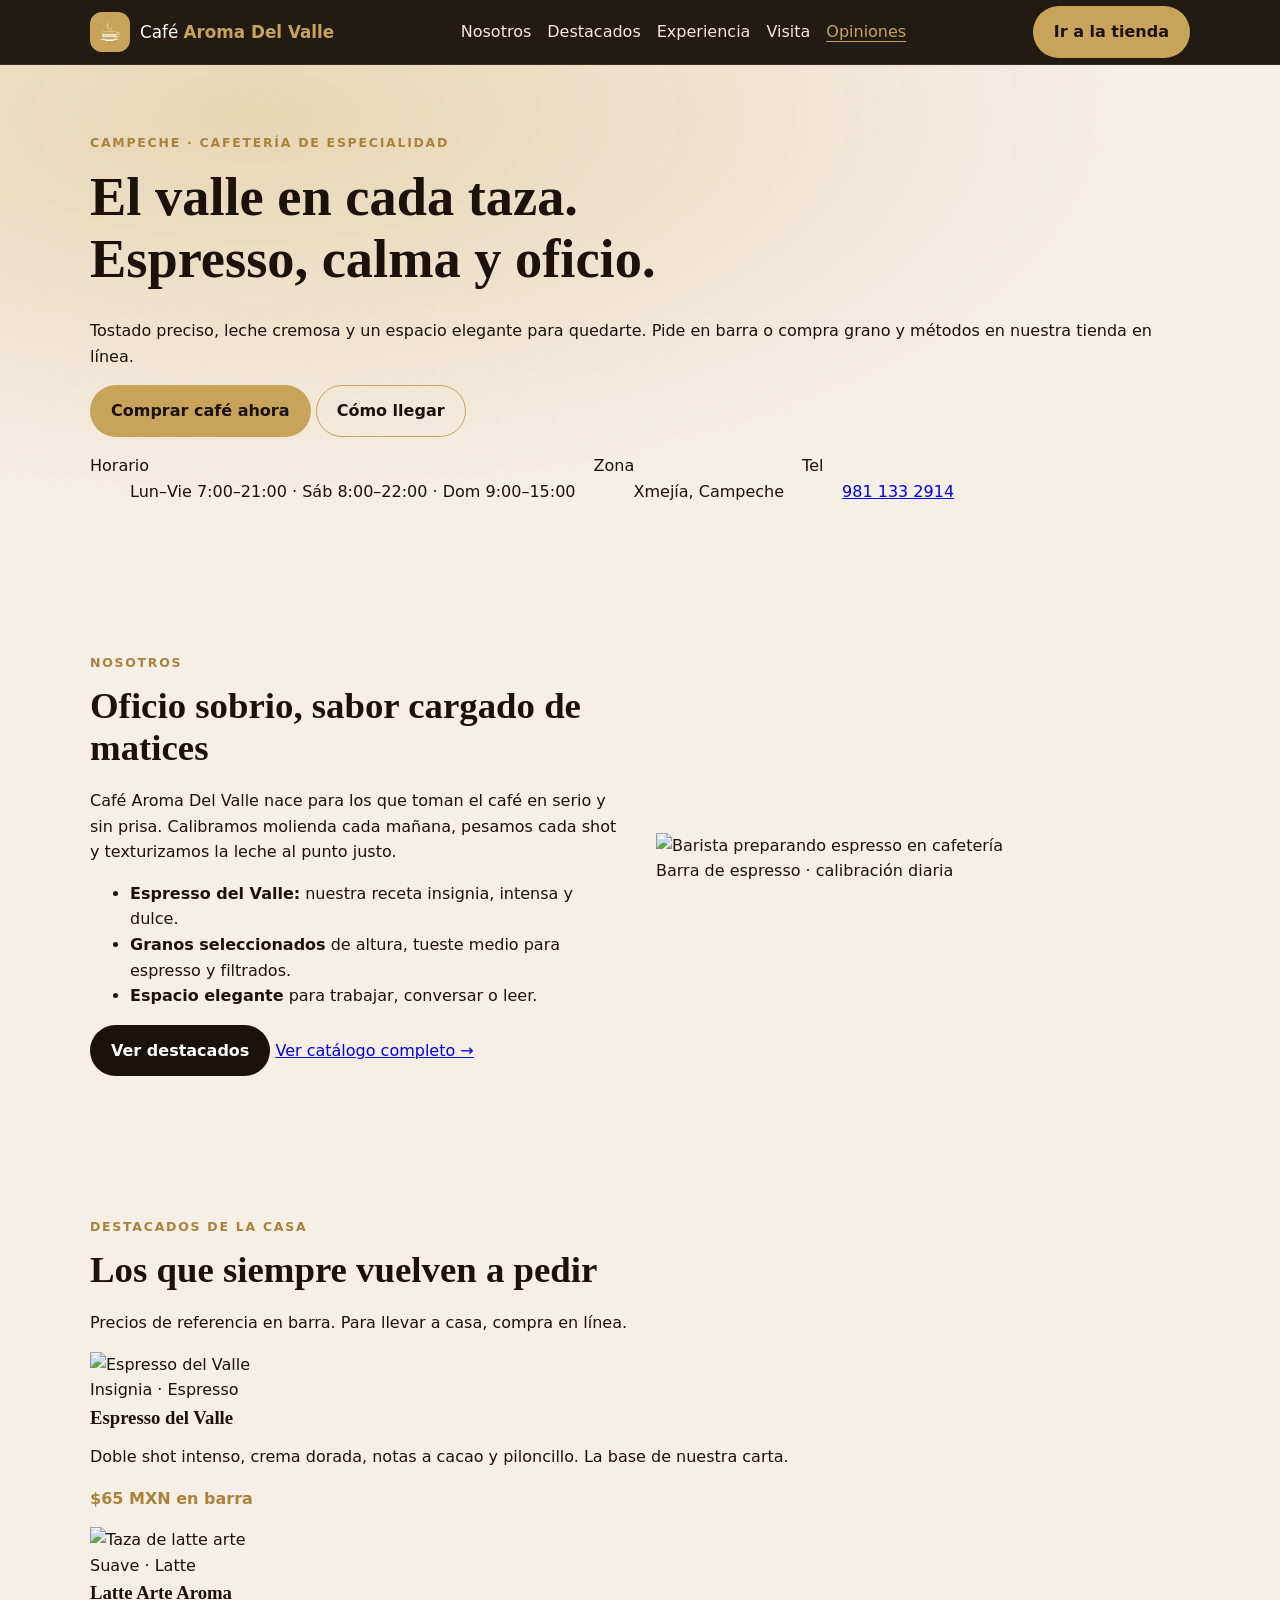
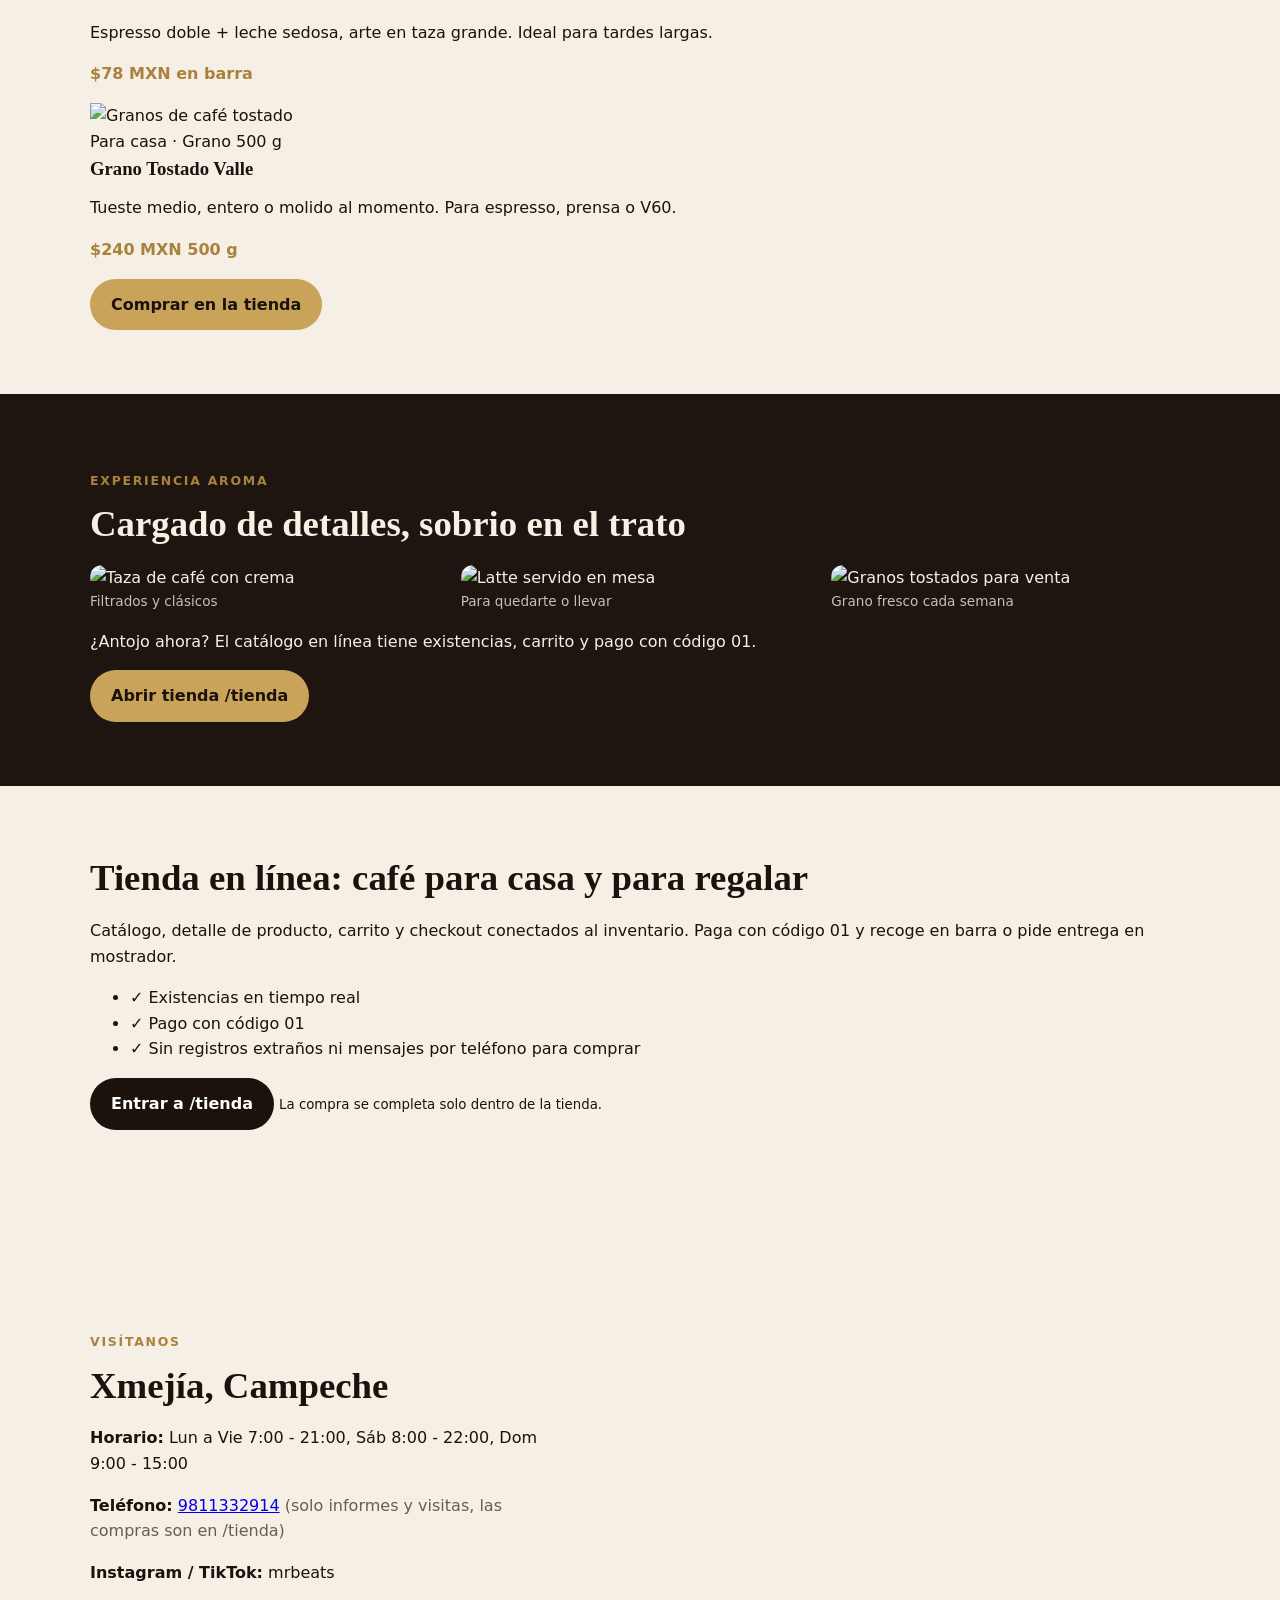
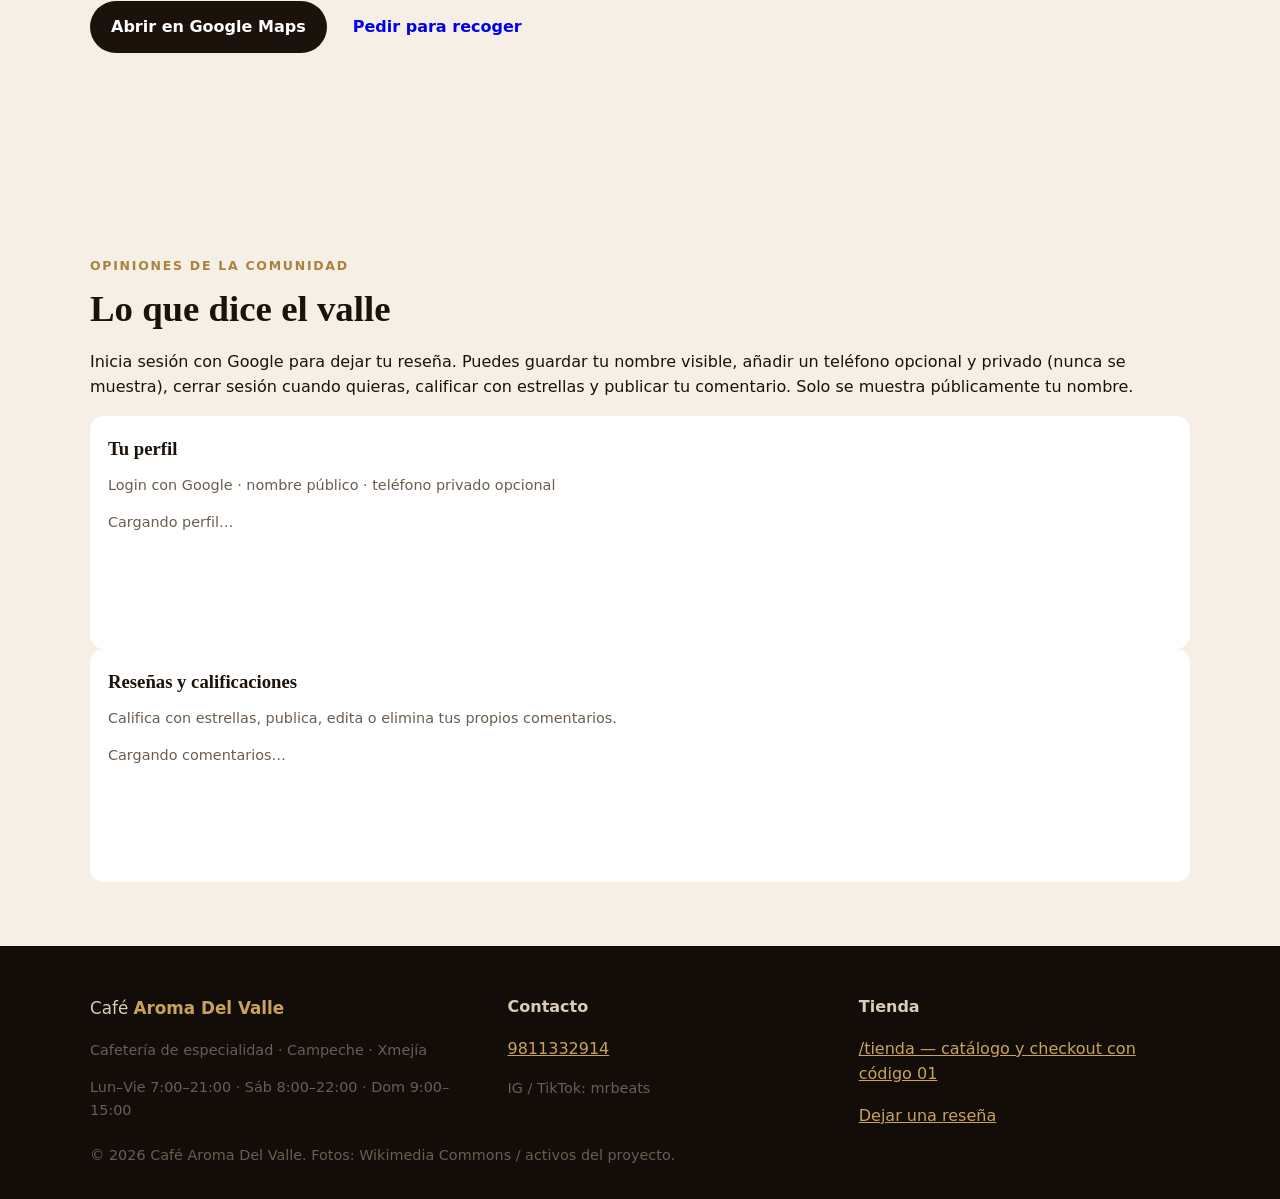
==== commit 17a817fa: "generate index.html" ====
--- a/index.html
+++ b/index.html
@@ -3,184 +3,200 @@
 <head>
 <meta charset="UTF-8">
 <meta name="viewport" content="width=device-width, initial-scale=1.0">
-<title>Café Aroma Del Valle | Cafetería de especialidad en Campeche</title>
-<meta name="description" content="Café Aroma Del Valle, cafetería de especialidad en Xmejía, Campeche. Espresso, capuchino, latte, café frío, granos tostados y repostería artesanal. Lun-Vie 7-21, Sáb 8-22, Dom 9-15.">
+<title>Café Aroma Del Valle — Cafetería de especialidad en Campeche</title>
+<meta name="description" content="Café Aroma Del Valle, cafetería de especialidad en Campeche. Espresso, latte arte, granos tostados. Lun a Vie 7:00-21:00, Sáb 8:00-22:00, Dom 9:00-15:00.">
 <link rel="stylesheet" href="styles.css">
-<link rel="preconnect" href="https://fonts.googleapis.com">
-<link href="https://fonts.googleapis.com/css2?family=Fraunces:opsz,wght@9..144,600;9..144,700&family=Inter:wght@400;500;600;700&display=swap" rel="stylesheet">
 </head>
 <body>
 <header class="topbar">
   <div class="wrap topbar-inner">
-    <a class="brand" href="/" aria-label="Café Aroma Del Valle inicio" data-eb-editable="link" data-eb-key="index.a.1" data-eb-role="a" data-eb-kind="link">
-      <span class="brand-mark">☕</span>
+    <a class="brand" href="index.html" aria-label="Café Aroma Del Valle inicio" data-eb-editable="link" data-eb-key="index.a.1" data-eb-role="a" data-eb-kind="link">
+      <span class="brand-mark" aria-hidden="true">☕</span>
       <span class="brand-text">Café <strong>Aroma Del Valle</strong></span>
     </a>
-    <nav class="nav" id="nav" aria-label="Navegación principal">
-      <a href="#hero" data-eb-editable="link" data-eb-key="index.a.2" data-eb-role="a" data-eb-kind="link">Inicio</a>
-      <a href="#nosotros" data-eb-editable="link" data-eb-key="index.a.3" data-eb-role="a" data-eb-kind="link">Nosotros</a>
-      <a href="#destacados" data-eb-editable="link" data-eb-key="index.a.4" data-eb-role="a" data-eb-kind="link">Destacados</a>
-      <a href="#experiencia" data-eb-editable="link" data-eb-key="index.a.5" data-eb-role="a" data-eb-kind="link">Experiencia</a>
-      <a href="#visita" data-eb-editable="link" data-eb-key="index.a.6" data-eb-role="a" data-eb-kind="link">Visita</a>
-      <a href="#opiniones" data-eb-editable="link" data-eb-key="index.a.7" data-eb-role="a" data-eb-kind="link">Opiniones</a>
-      <a class="btn btn-gold" href="/tienda" data-eb-editable="link" data-eb-key="index.a.8" data-eb-role="a" data-eb-kind="link">Ir a Tienda</a>
+    <nav class="nav" aria-label="Navegación principal">
+      <a href="#nosotros" data-eb-editable="link" data-eb-key="index.a.2" data-eb-role="a" data-eb-kind="link">Nosotros</a>
+      <a href="#destacados" data-eb-editable="link" data-eb-key="index.a.3" data-eb-role="a" data-eb-kind="link">Destacados</a>
+      <a href="#experiencia" data-eb-editable="link" data-eb-key="index.a.4" data-eb-role="a" data-eb-kind="link">Experiencia</a>
+      <a href="#visita" data-eb-editable="link" data-eb-key="index.a.5" data-eb-role="a" data-eb-kind="link">Visita</a>
+      <a href="#opiniones" data-eb-editable="link" data-eb-key="index.a.6" data-eb-role="a" data-eb-kind="link">Opiniones</a>
     </nav>
-    <button class="menu-btn" id="menuBtn" aria-label="Abrir menú" data-eb-editable="link" data-eb-key="index.button.9" data-eb-role="button" data-eb-kind="link">☰</button>
+    <div class="top-actions">
+      <a class="btn btn-gold" href="tienda/index.html" data-eb-editable="link" data-eb-key="index.a.7" data-eb-role="a" data-eb-kind="link">Ir a la tienda</a>
+      <button type="button" class="menu-btn" id="menuBtn" aria-label="Abrir menú" aria-expanded="false" data-eb-editable="link" data-eb-key="index.button.8" data-eb-role="button" data-eb-kind="link">☰</button>
+    </div>
+  </div>
+  <div class="mobile-nav" id="mobileNav" hidden>
+    <a href="#nosotros" data-eb-editable="link" data-eb-key="index.a.9" data-eb-role="a" data-eb-kind="link">Nosotros</a>
+    <a href="#destacados" data-eb-editable="link" data-eb-key="index.a.10" data-eb-role="a" data-eb-kind="link">Destacados</a>
+    <a href="#experiencia" data-eb-editable="link" data-eb-key="index.a.11" data-eb-role="a" data-eb-kind="link">Experiencia</a>
+    <a href="#visita" data-eb-editable="link" data-eb-key="index.a.12" data-eb-role="a" data-eb-kind="link">Visita</a>
+    <a href="#opiniones" data-eb-editable="link" data-eb-key="index.a.13" data-eb-role="a" data-eb-kind="link">Opiniones</a>
+    <a href="tienda/index.html" class="btn btn-gold" data-eb-editable="link" data-eb-key="index.a.14" data-eb-role="a" data-eb-kind="link">Ir a la tienda</a>
   </div>
 </header>
 
 <main>
 <!-- HERO -->
-<section id="hero" class="hero">
-  <div class="wrap hero-grid">
-    <div class="hero-copy">
-      <p class="eyebrow" data-eb-editable="text" data-eb-key="index.p.10" data-eb-role="p" data-eb-kind="text">Cafetería de especialidad · Campeche</p>
-      <h1 data-eb-editable="text" data-eb-key="index.h1.11" data-eb-role="h1" data-eb-kind="text">El aroma que despierta al Valle, servido con elegancia.</h1>
-      <p class="lead" data-eb-editable="text" data-eb-key="index.p.12" data-eb-role="p" data-eb-kind="text">Espresso de barra profesional, capuchinos cremosos, café frío y granos tostados seleccionados. Un espacio sobrio, denso y acogedor en Xmejía para trabajar, conversar y disfrutar.</p>
-      <div class="hero-cta">
-        <a class="btn btn-gold" href="/tienda" data-eb-editable="link" data-eb-key="index.a.13" data-eb-role="a" data-eb-kind="link">Ver tienda y comprar</a>
-        <a class="btn btn-ghost" href="#visita" data-eb-editable="link" data-eb-key="index.a.14" data-eb-role="a" data-eb-kind="link">Cómo visitarnos</a>
+<section class="hero" id="inicio">
+  <div class="hero-bg" role="img" aria-label="Barista preparando espresso en Café Aroma Del Valle"></div>
+  <div class="hero-overlay"></div>
+  <div class="wrap hero-content">
+    <p class="eyebrow" data-eb-editable="text" data-eb-key="index.p.15" data-eb-role="p" data-eb-kind="text">Campeche · Cafetería de especialidad</p>
+    <h1 data-eb-editable="text" data-eb-key="index.h1.16" data-eb-role="h1" data-eb-kind="text">El valle en cada taza.<br><span>Espresso, calma y oficio.</span></h1>
+    <p class="lead" data-eb-editable="text" data-eb-key="index.p.17" data-eb-role="p" data-eb-kind="text">Tostado preciso, leche cremosa y un espacio elegante para quedarte. Pide en barra o compra grano y métodos en nuestra tienda en línea.</p>
+    <div class="hero-ctas">
+      <a class="btn btn-gold btn-lg" href="tienda/index.html" data-eb-editable="link" data-eb-key="index.a.18" data-eb-role="a" data-eb-kind="link">Comprar café ahora</a>
+      <a class="btn btn-ghost btn-lg" href="#visita" data-eb-editable="link" data-eb-key="index.a.19" data-eb-role="a" data-eb-kind="link">Cómo llegar</a>
+    </div>
+    <dl class="hero-meta">
+      <div><dt>Horario</dt><dd>Lun–Vie 7:00–21:00 · Sáb 8:00–22:00 · Dom 9:00–15:00</dd></div>
+      <div><dt>Zona</dt><dd>Xmejía, Campeche</dd></div>
+      <div><dt>Tel</dt><dd><a href="tel:+529811332914" data-eb-editable="link" data-eb-key="index.a.20" data-eb-role="a" data-eb-kind="link">981 133 2914</a></dd></div>
+    </dl>
+  </div>
+</section>
+
+<!-- NOSOTROS -->
+<section class="section" id="nosotros">
+  <div class="wrap grid-2">
+    <div>
+      <p class="eyebrow" data-eb-editable="text" data-eb-key="index.p.21" data-eb-role="p" data-eb-kind="text">Nosotros</p>
+      <h2 data-eb-editable="text" data-eb-key="index.h2.22" data-eb-role="h2" data-eb-kind="text">Oficio sobrio, sabor cargado de matices</h2>
+      <p data-eb-editable="text" data-eb-key="index.p.23" data-eb-role="p" data-eb-kind="text">Café Aroma Del Valle nace para los que toman el café en serio y sin prisa. Calibramos molienda cada mañana, pesamos cada shot y texturizamos la leche al punto justo.</p>
+      <ul class="check-list">
+        <li><strong>Espresso del Valle:</strong> nuestra receta insignia, intensa y dulce.</li>
+        <li><strong>Granos seleccionados</strong> de altura, tueste medio para espresso y filtrados.</li>
+        <li><strong>Espacio elegante</strong> para trabajar, conversar o leer.</li>
+      </ul>
+      <div class="inline-ctas">
+        <a class="btn btn-dark" href="#destacados" data-eb-editable="link" data-eb-key="index.a.24" data-eb-role="a" data-eb-kind="link">Ver destacados</a>
+        <a class="link-arrow" href="tienda/index.html" data-eb-editable="link" data-eb-key="index.a.25" data-eb-role="a" data-eb-kind="link">Ver catálogo completo →</a>
       </div>
-      <ul class="hero-meta">
-        <li><strong>Lun–Vie</strong> 7:00–21:00</li>
-        <li><strong>Sáb</strong> 8:00–22:00</li>
-        <li><strong>Dom</strong> 9:00–15:00</li>
+    </div>
+    <figure class="media-card">
+      <img src="https://upload.wikimedia.org/wikipedia/commons/3/3b/Barista_prepares_espresso_at_coffee_shop.jpg" alt="Barista preparando espresso en cafetería" loading="lazy" data-eb-editable="image" data-eb-key="index.img.26" data-eb-role="img" data-eb-kind="image">
+      <figcaption>Barra de espresso · calibración diaria</figcaption>
+    </figure>
+  </div>
+</section>
+
+<!-- DESTACADOS -->
+<section class="section section-cream" id="destacados">
+  <div class="wrap">
+    <p class="eyebrow" data-eb-editable="text" data-eb-key="index.p.27" data-eb-role="p" data-eb-kind="text">Destacados de la casa</p>
+    <h2 data-eb-editable="text" data-eb-key="index.h2.28" data-eb-role="h2" data-eb-kind="text">Los que siempre vuelven a pedir</h2>
+    <p class="section-sub" data-eb-editable="text" data-eb-key="index.p.29" data-eb-role="p" data-eb-kind="text">Precios de referencia en barra. Para llevar a casa, compra en línea.</p>
+    <div class="cards-3">
+      <article class="product-feat">
+        <img src="https://itm-void-excepcional.pages.dev/api/itm-project-assets?file=0323ac94-9f07-47de-a598-593b2d98a83f" alt="Espresso del Valle" loading="lazy" data-eb-editable="image" data-eb-key="index.img.30" data-eb-role="img" data-eb-kind="image">
+        <div class="product-feat-body">
+          <span class="tag">Insignia · Espresso</span>
+          <h3 data-eb-editable="text" data-eb-key="index.h3.31" data-eb-role="h3" data-eb-kind="text">Espresso del Valle</h3>
+          <p data-eb-editable="text" data-eb-key="index.p.32" data-eb-role="p" data-eb-kind="text">Doble shot intenso, crema dorada, notas a cacao y piloncillo. La base de nuestra carta.</p>
+          <p class="price" data-eb-editable="text" data-eb-key="index.p.33" data-eb-role="p" data-eb-kind="text">$65 MXN <span>en barra</span></p>
+        </div>
+      </article>
+      <article class="product-feat">
+        <img src="https://upload.wikimedia.org/wikipedia/commons/7/7c/Latte_at_Doppio_Ristretto_Chiang_Mai_02.jpg" alt="Taza de latte arte" loading="lazy" data-eb-editable="image" data-eb-key="index.img.34" data-eb-role="img" data-eb-kind="image">
+        <div class="product-feat-body">
+          <span class="tag">Suave · Latte</span>
+          <h3 data-eb-editable="text" data-eb-key="index.h3.35" data-eb-role="h3" data-eb-kind="text">Latte Arte Aroma</h3>
+          <p data-eb-editable="text" data-eb-key="index.p.36" data-eb-role="p" data-eb-kind="text">Espresso doble + leche sedosa, arte en taza grande. Ideal para tardes largas.</p>
+          <p class="price" data-eb-editable="text" data-eb-key="index.p.37" data-eb-role="p" data-eb-kind="text">$78 MXN <span>en barra</span></p>
+        </div>
+      </article>
+      <article class="product-feat">
+        <img src="https://upload.wikimedia.org/wikipedia/commons/4/4f/Coffeebeans.png" alt="Granos de café tostado" loading="lazy" data-eb-editable="image" data-eb-key="index.img.38" data-eb-role="img" data-eb-kind="image">
+        <div class="product-feat-body">
+          <span class="tag">Para casa · Grano 500 g</span>
+          <h3 data-eb-editable="text" data-eb-key="index.h3.39" data-eb-role="h3" data-eb-kind="text">Grano Tostado Valle</h3>
+          <p data-eb-editable="text" data-eb-key="index.p.40" data-eb-role="p" data-eb-kind="text">Tueste medio, entero o molido al momento. Para espresso, prensa o V60.</p>
+          <p class="price" data-eb-editable="text" data-eb-key="index.p.41" data-eb-role="p" data-eb-kind="text">$240 MXN <span>500 g</span></p>
+        </div>
+      </article>
+    </div>
+    <div class="center"><a class="btn btn-gold btn-lg" href="tienda/index.html" data-eb-editable="link" data-eb-key="index.a.42" data-eb-role="a" data-eb-kind="link">Comprar en la tienda</a></div>
+  </div>
+</section>
+
+<!-- EXPERIENCIA -->
+<section class="section section-dark" id="experiencia">
+  <div class="wrap">
+    <p class="eyebrow eyebrow-light" data-eb-editable="text" data-eb-key="index.p.43" data-eb-role="p" data-eb-kind="text">Experiencia Aroma</p>
+    <h2 class="light" data-eb-editable="text" data-eb-key="index.h2.44" data-eb-role="h2" data-eb-kind="text">Cargado de detalles, sobrio en el trato</h2>
+    <div class="gallery">
+      <figure><img src="https://upload.wikimedia.org/wikipedia/commons/c/cd/Coffee_with_cream_and_sugar_%28Unsplash%29.jpg" alt="Taza de café con crema" loading="lazy" data-eb-editable="image" data-eb-key="index.img.45" data-eb-role="img" data-eb-kind="image"><figcaption>Filtrados y clásicos</figcaption></figure>
+      <figure><img src="https://upload.wikimedia.org/wikipedia/commons/7/7c/Latte_at_Doppio_Ristretto_Chiang_Mai_02.jpg" alt="Latte servido en mesa" loading="lazy" data-eb-editable="image" data-eb-key="index.img.46" data-eb-role="img" data-eb-kind="image"><figcaption>Para quedarte o llevar</figcaption></figure>
+      <figure><img src="https://upload.wikimedia.org/wikipedia/commons/4/4f/Coffeebeans.png" alt="Granos tostados para venta" loading="lazy" data-eb-editable="image" data-eb-key="index.img.47" data-eb-role="img" data-eb-kind="image"><figcaption>Grano fresco cada semana</figcaption></figure>
+    </div>
+    <div class="dark-cta">
+      <p data-eb-editable="text" data-eb-key="index.p.48" data-eb-role="p" data-eb-kind="text">¿Antojo ahora? El catálogo en línea tiene existencias, carrito y pago con código 01.</p>
+      <a class="btn btn-gold" href="tienda/index.html" data-eb-editable="link" data-eb-key="index.a.49" data-eb-role="a" data-eb-kind="link">Abrir tienda /tienda</a>
+    </div>
+  </div>
+</section>
+
+<!-- TIENDA CTA -->
+<section class="section" id="tienda-cta">
+  <div class="wrap cta-box">
+    <div>
+      <h2 data-eb-editable="text" data-eb-key="index.h2.50" data-eb-role="h2" data-eb-kind="text">Tienda en línea: café para casa y para regalar</h2>
+      <p data-eb-editable="text" data-eb-key="index.p.51" data-eb-role="p" data-eb-kind="text">Catálogo, detalle de producto, carrito y checkout conectados al inventario. Paga con código 01 y recoge en barra o pide entrega en mostrador.</p>
+      <ul class="mini-list">
+        <li>✓ Existencias en tiempo real</li>
+        <li>✓ Pago con código 01</li>
+        <li>✓ Sin registros extraños ni mensajes por teléfono para comprar</li>
       </ul>
-      <p class="hero-phone" data-eb-editable="text" data-eb-key="index.p.15" data-eb-role="p" data-eb-kind="text">Pedidos e informes: <a href="tel:+529811332914" data-eb-editable="link" data-eb-key="index.a.16" data-eb-role="a" data-eb-kind="link">981 133 2914</a></p>
-    </div>
-    <figure class="hero-media">
-      <img src="https://upload.wikimedia.org/wikipedia/commons/a/a1/Cafe_Vecchio_Cappuccino_al_gusto_de_coco.jpg" alt="Capuchino de especialidad Café Aroma Del Valle" loading="eager" fetchpriority="high" data-eb-editable="image" data-eb-key="index.img.17" data-eb-role="img" data-eb-kind="image">
-      <figcaption class="media-credit">Foto: Wikimedia Commons · <a href="https://commons.wikimedia.org/wiki/File:Cafe_Vecchio_Cappuccino_al_gusto_de_coco.jpg" rel="nofollow" data-eb-editable="link" data-eb-key="index.a.18" data-eb-role="a" data-eb-kind="link">ver fuente</a></figcaption>
-      <div class="hero-card" aria-label="Calificación 4.9 de 5">
-        <span>★ 4.9</span>
-        <small>Calificación de visitantes · deja la tuya en #opiniones</small>
+    </div>
+    <div class="cta-actions">
+      <a class="btn btn-dark btn-lg" href="tienda/index.html" data-eb-editable="link" data-eb-key="index.a.52" data-eb-role="a" data-eb-kind="link">Entrar a /tienda</a>
+      <small>La compra se completa solo dentro de la tienda.</small>
+    </div>
+  </div>
+</section>
+
+<!-- VISITA -->
+<section class="section section-cream" id="visita">
+  <div class="wrap grid-2">
+    <div>
+      <p class="eyebrow" data-eb-editable="text" data-eb-key="index.p.53" data-eb-role="p" data-eb-kind="text">Visítanos</p>
+      <h2 data-eb-editable="text" data-eb-key="index.h2.54" data-eb-role="h2" data-eb-kind="text">Xmejía, Campeche</h2>
+      <p data-eb-editable="text" data-eb-key="index.p.55" data-eb-role="p" data-eb-kind="text"><strong>Horario:</strong> Lun a Vie 7:00 - 21:00, Sáb 8:00 - 22:00, Dom 9:00 - 15:00</p>
+      <p data-eb-editable="text" data-eb-key="index.p.56" data-eb-role="p" data-eb-kind="text"><strong>Teléfono:</strong> <a href="tel:+529811332914" data-eb-editable="link" data-eb-key="index.a.57" data-eb-role="a" data-eb-kind="link">9811332914</a> <span class="muted">(solo informes y visitas, las compras son en /tienda)</span></p>
+      <p data-eb-editable="text" data-eb-key="index.p.58" data-eb-role="p" data-eb-kind="text"><strong>Instagram / TikTok:</strong> mrbeats</p>
+      <div class="inline-ctas">
+        <a class="btn btn-dark" href="https://www.google.com/maps/search/?api=1&query=Xmej%C3%ADa+Campeche+24615" target="_blank" rel="noopener" data-eb-editable="link" data-eb-key="index.a.59" data-eb-role="a" data-eb-kind="link">Abrir en Google Maps</a>
+        <a class="btn btn-ghost-dark" href="tienda/index.html" data-eb-editable="link" data-eb-key="index.a.60" data-eb-role="a" data-eb-kind="link">Pedir para recoger</a>
       </div>
-    </figure>
-  </div>
-</section>
-
-<!-- NOSOTROS -->
-<section id="nosotros" class="section section-dark">
-  <div class="wrap grid-2">
-    <div>
-      <p class="eyebrow" data-eb-editable="text" data-eb-key="index.p.19" data-eb-role="p" data-eb-kind="text">Nuestra casa</p>
-      <h2 data-eb-editable="text" data-eb-key="index.h2.20" data-eb-role="h2" data-eb-kind="text">Cafetería de especialidad, de barrio y de alto contraste.</h2>
-      <p data-eb-editable="text" data-eb-key="index.p.21" data-eb-role="p" data-eb-kind="text">Somos <strong>Café Aroma Del Valle</strong>: barra de espresso profesional, molienda al momento y recetas consistentes. Nos gusta lo sobrio —madera, cuero, negro café y latón— y lo cargado —muros con historia, repisas con tazas, olor a tostado.</p>
-      <ul class="checklist">
-        <li>✓ Espresso calibrado todos los días</li>
-        <li>✓ Leche texturizada sedosa para latte y capuchino</li>
-        <li>✓ Granos tostados en bolsa para llevar a casa</li>
-        <li>✓ Repostería artesanal del día</li>
-      </ul>
-      <a class="btn btn-gold" href="/tienda" data-eb-editable="link" data-eb-key="index.a.22" data-eb-role="a" data-eb-kind="link">Explorar catálogo</a>
-    </div>
-    <div class="duo">
-      <img src="https://thumb.wikimedia.org/wikipedia/commons/thumb/c/c8/Interior_Johnie%27s_Coffee_Shop_2021_2.jpg/1920px-Interior_Johnie%27s_Coffee_Shop_2021_2.jpg" alt="Interior acogedor de cafetería elegante" loading="lazy" data-eb-editable="image" data-eb-key="index.img.23" data-eb-role="img" data-eb-kind="image">
-      <img src="https://upload.wikimedia.org/wikipedia/commons/1/14/Espresso_machine_running.jpg" alt="Máquina de espresso en barra profesional" loading="lazy" data-eb-editable="image" data-eb-key="index.img.24" data-eb-role="img" data-eb-kind="image">
-    </div>
-  </div>
-</section>
-
-<!-- DESTACADOS -->
-<section id="destacados" class="section">
+    </div>
+    <div class="map-wrap">
+      <iframe title="Mapa Café Aroma Del Valle" src="https://www.google.com/maps/embed?pb=!1m18!1m12!1m3!1d3767.1903799236984!2d-89.3778403240613!3d19.230532947101622!2m3!1f0!2f0!3f0!3m2!1i1024!2i768!4f13.1!3m3!1m2!1s0x8f59cae167855d67%3A0x5959cb7fbdfd01d9!2s24615%20Xmej%C3%ADa%2C%20Camp.!5e0!3m2!1ses-419!2smx!4v1788402426427!5m2!1ses-419!2smx" width="600" height="450" style="border:0" allowfullscreen loading="lazy" referrerpolicy="strict-origin-when-cross-origin"></iframe>
+    </div>
+  </div>
+</section>
+
+<!-- OPINIONES / COMENTARIOS -->
+<section class="section" id="opiniones">
   <div class="wrap">
-    <p class="eyebrow" data-eb-editable="text" data-eb-key="index.p.25" data-eb-role="p" data-eb-kind="text">Lo más pedido</p>
-    <h2 data-eb-editable="text" data-eb-key="index.h2.26" data-eb-role="h2" data-eb-kind="text">Destacados de la tienda</h2>
-    <p class="muted" data-eb-editable="text" data-eb-key="index.p.27" data-eb-role="p" data-eb-kind="text">Vista previa. La compra se realiza únicamente en <a href="/tienda" data-eb-editable="link" data-eb-key="index.a.28" data-eb-role="a" data-eb-kind="link">/tienda</a> con el carrito del runtime ITM y pago con código 01.</p>
-    <div class="cards">
-      <article class="card">
-        <img src="https://upload.wikimedia.org/wikipedia/commons/a/a1/Cafe_Vecchio_Cappuccino_al_gusto_de_coco.jpg" alt="Capuchino Coco insignia" loading="lazy" data-eb-editable="image" data-eb-key="index.img.29" data-eb-role="img" data-eb-kind="image">
-        <h3 data-eb-editable="text" data-eb-key="index.h3.30" data-eb-role="h3" data-eb-kind="text">Capuchino Coco Insignia</h3>
-        <p data-eb-editable="text" data-eb-key="index.p.31" data-eb-role="p" data-eb-kind="text">Cremoso, con toque de coco tostado. Nuestra firma.</p>
-        <p class="price" data-eb-editable="text" data-eb-key="index.p.32" data-eb-role="p" data-eb-kind="text">$65 MXN</p>
-        <a class="btn btn-dark" href="/tienda" data-eb-editable="link" data-eb-key="index.a.33" data-eb-role="a" data-eb-kind="link">Comprar en tienda</a>
-      </article>
-      <article class="card">
-        <img src="https://upload.wikimedia.org/wikipedia/commons/4/47/CafeMia.jpg" alt="Café frío Mia" loading="lazy" data-eb-editable="image" data-eb-key="index.img.34" data-eb-role="img" data-eb-kind="image">
-        <h3 data-eb-editable="text" data-eb-key="index.h3.35" data-eb-role="h3" data-eb-kind="text">Café Frío Aroma</h3>
-        <p data-eb-editable="text" data-eb-key="index.p.36" data-eb-role="p" data-eb-kind="text">Refrescante, doble espresso con hielo y leche fría.</p>
-        <p class="price" data-eb-editable="text" data-eb-key="index.p.37" data-eb-role="p" data-eb-kind="text">$70 MXN</p>
-        <a class="btn btn-dark" href="/tienda" data-eb-editable="link" data-eb-key="index.a.38" data-eb-role="a" data-eb-kind="link">Comprar en tienda</a>
-      </article>
-      <article class="card">
-        <img src="https://thumb.wikimedia.org/wikipedia/commons/thumb/5/53/Coffee_bag_2.jpg/1920px-Coffee_bag_2.jpg" alt="Bolsa de granos tostados" loading="lazy" data-eb-editable="image" data-eb-key="index.img.39" data-eb-role="img" data-eb-kind="image">
-        <h3 data-eb-editable="text" data-eb-key="index.h3.40" data-eb-role="h3" data-eb-kind="text">Granos Tostados 500 g</h3>
-        <p data-eb-editable="text" data-eb-key="index.p.41" data-eb-role="p" data-eb-kind="text">Tostado medio para espresso y métodos en casa.</p>
-        <p class="price" data-eb-editable="text" data-eb-key="index.p.42" data-eb-role="p" data-eb-kind="text">$185 MXN</p>
-        <a class="btn btn-dark" href="/tienda" data-eb-editable="link" data-eb-key="index.a.43" data-eb-role="a" data-eb-kind="link">Comprar en tienda</a>
-      </article>
-      <article class="card">
-        <img src="https://thumb.wikimedia.org/wikipedia/commons/thumb/0/0f/Breakfast_at_a_cafe_with_croissant_and_jam_in_the_morning.jpg/1920px-Breakfast_at_a_cafe_with_croissant_and_jam_in_the_morning.jpg" alt="Croissant artesanal con café" loading="lazy" data-eb-editable="image" data-eb-key="index.img.44" data-eb-role="img" data-eb-kind="image">
-        <h3 data-eb-editable="text" data-eb-key="index.h3.45" data-eb-role="h3" data-eb-kind="text">Croissant + Café del día</h3>
-        <p data-eb-editable="text" data-eb-key="index.p.46" data-eb-role="p" data-eb-kind="text">Combo mañana: croissant mantequilla + americano.</p>
-        <p class="price" data-eb-editable="text" data-eb-key="index.p.47" data-eb-role="p" data-eb-kind="text">$95 MXN</p>
-        <a class="btn btn-dark" href="/tienda" data-eb-editable="link" data-eb-key="index.a.48" data-eb-role="a" data-eb-kind="link">Comprar en tienda</a>
-      </article>
-    </div>
-  </div>
-</section>
-
-<!-- EXPERIENCIA -->
-<section id="experiencia" class="section section-dark">
-  <div class="wrap">
-    <p class="eyebrow" data-eb-editable="text" data-eb-key="index.p.49" data-eb-role="p" data-eb-kind="text">La experiencia</p>
-    <h2 data-eb-editable="text" data-eb-key="index.h2.50" data-eb-role="h2" data-eb-kind="text">Denso, cálido, sobrio. Como un buen espresso.</h2>
-    <div class="gallery">
-      <figure><img src="https://thumb.wikimedia.org/wikipedia/commons/thumb/c/c8/Interior_Johnie%27s_Coffee_Shop_2021_2.jpg/1920px-Interior_Johnie%27s_Coffee_Shop_2021_2.jpg" alt="Sala principal" loading="lazy" data-eb-editable="image" data-eb-key="index.img.51" data-eb-role="img" data-eb-kind="image"><figcaption>Sala principal</figcaption></figure>
-      <figure><img src="https://upload.wikimedia.org/wikipedia/commons/1/14/Espresso_machine_running.jpg" alt="Barra de espresso" loading="lazy" data-eb-editable="image" data-eb-key="index.img.52" data-eb-role="img" data-eb-kind="image"><figcaption>Barra de espresso</figcaption></figure>
-      <figure><img src="https://thumb.wikimedia.org/wikipedia/commons/thumb/5/53/Coffee_bag_2.jpg/1920px-Coffee_bag_2.jpg" alt="Granos y bolsas" loading="lazy" data-eb-editable="image" data-eb-key="index.img.53" data-eb-role="img" data-eb-kind="image"><figcaption>Tostado y bolsas</figcaption></figure>
-      <figure><img src="https://thumb.wikimedia.org/wikipedia/commons/thumb/0/0f/Breakfast_at_a_cafe_with_croissant_and_jam_in_the_morning.jpg/1920px-Breakfast_at_a_cafe_with_croissant_and_jam_in_the_morning.jpg" alt="Repostería" loading="lazy" data-eb-editable="image" data-eb-key="index.img.54" data-eb-role="img" data-eb-kind="image"><figcaption>Repostería del día</figcaption></figure>
-      <figure><img src="https://upload.wikimedia.org/wikipedia/commons/4/47/CafeMia.jpg" alt="Café frío" loading="lazy" data-eb-editable="image" data-eb-key="index.img.55" data-eb-role="img" data-eb-kind="image"><figcaption>Café frío</figcaption></figure>
-      <figure><img src="https://upload.wikimedia.org/wikipedia/commons/4/47/GLAM_coffee_cup_transparent.png" alt="Taza Café Aroma" loading="lazy" data-eb-editable="image" data-eb-key="index.img.56" data-eb-role="img" data-eb-kind="image"><figcaption>Nuestra taza</figcaption></figure>
-    </div>
-    <p class="credits" data-eb-editable="text" data-eb-key="index.p.57" data-eb-role="p" data-eb-kind="text">Imágenes: Wikimedia Commons. Interior Johnie's · Espresso machine · Coffee bag · Breakfast croissant · CafeMia · GLAM cup. Consulta cada fuente desde el pie de la tienda.</p>
-  </div>
-</section>
-
-<!-- VISITA -->
-<section id="visita" class="section">
-  <div class="wrap grid-2">
-    <div>
-      <p class="eyebrow" data-eb-editable="text" data-eb-key="index.p.58" data-eb-role="p" data-eb-kind="text">Visítanos en Campeche</p>
-      <h2 data-eb-editable="text" data-eb-key="index.h2.59" data-eb-role="h2" data-eb-kind="text">Xmejía, 24615 · Campeche</h2>
-      <p data-eb-editable="text" data-eb-key="index.p.60" data-eb-role="p" data-eb-kind="text">Estamos en <strong>24615 Xmejía, Camp.</strong> Ven por tu espresso de la mañana o tu capuchino de la tarde.</p>
-      <ul class="info-list">
-        <li><strong>Horario:</strong> Lun a Vie 7:00–21:00 · Sáb 8:00–22:00 · Dom 9:00–15:00</li>
-        <li><strong>Teléfono público:</strong> <a href="tel:+529811332914" data-eb-editable="link" data-eb-key="index.a.61" data-eb-role="a" data-eb-kind="link">981 133 2914</a></li>
-        <li><strong>Tienda en línea:</strong> <a href="/tienda" data-eb-editable="link" data-eb-key="index.a.62" data-eb-role="a" data-eb-kind="link">/tienda</a> — carrito ITM + código 01</li>
-      </ul>
-      <div class="hero-cta">
-        <a class="btn btn-gold" href="/tienda" data-eb-editable="link" data-eb-key="index.a.63" data-eb-role="a" data-eb-kind="link">Comprar para recoger</a>
-        <a class="btn btn-dark" href="tel:+529811332914" data-eb-editable="link" data-eb-key="index.a.64" data-eb-role="a" data-eb-kind="link">Llamar al local</a>
-      </div>
-    </div>
-    <div class="map">
-      <iframe title="Mapa Café Aroma Del Valle Xmejía Campeche" src="https://www.google.com/maps/embed?pb=!1m18!1m12!1m3!1d3767.1903799236984!2d-89.3778403240613!3d19.230532947101622!2m3!1f0!2f0!3f0!3m2!1i1024!2i768!4f13.1!3m3!1m2!1s0x8f59cae167855d67%3A0x5959cb7fbdfd01d9!2s24615%20Xmej%C3%ADa%2C%20Camp.!5e0!3m2!1ses-419!2smx" width="100%" height="380" style="border:0" allowfullscreen loading="lazy" referrerpolicy="no-referrer-when-downgrade"></iframe>
-    </div>
-  </div>
-</section>
-
-<!-- OPINIONES / COMENTARIOS -->
-<section id="opiniones" class="section section-dark">
-  <div class="wrap">
-    <p class="eyebrow" data-eb-editable="text" data-eb-key="index.p.65" data-eb-role="p" data-eb-kind="text">Opiniones verificadas</p>
-    <h2 data-eb-editable="text" data-eb-key="index.h2.66" data-eb-role="h2" data-eb-kind="text">Lo que dice el Valle</h2>
-    <p class="muted-light" data-eb-editable="text" data-eb-key="index.p.67" data-eb-role="p" data-eb-kind="text">Inicia sesión con Google para guardar tu nombre, agregar un teléfono opcional privado, cerrar sesión cuando quieras, calificar con estrellas y publicar tu comentario. Puedes editar o eliminar tus propios comentarios. Públicamente solo se muestra tu nombre, nunca tu teléfono.</p>
-    <div data-itm-comments-shell data-project-id="281a419a-ce5a-4402-bc18-6fa46e6c212f" class="comments-shell">
-      <div class="comments-grid">
-        <div class="profile-card">
-          <h3 data-eb-editable="text" data-eb-key="index.h3.68" data-eb-role="h3" data-eb-kind="text">Tu perfil</h3>
-          <p class="muted-light small" data-eb-editable="text" data-eb-key="index.p.69" data-eb-role="p" data-eb-kind="text">Login Google · nombre público · teléfono privado opcional</p>
-          <div data-itm-profile data-project-id="281a419a-ce5a-4402-bc18-6fa46e6c212f">
-            <p class="muted-light small" data-eb-editable="text" data-eb-key="index.p.70" data-eb-role="p" data-eb-kind="text">Cargando perfil seguro… Si no ves el login, verifica tu conexión. El módulo oficial gestiona la sesión.</p>
-          </div>
-        </div>
-        <div class="comments-card">
-          <h3 data-eb-editable="text" data-eb-key="index.h3.71" data-eb-role="h3" data-eb-kind="text">Reseñas y calificaciones</h3>
-          <p class="muted-light small" data-eb-editable="text" data-eb-key="index.p.72" data-eb-role="p" data-eb-kind="text">Califica con estrellas y cuenta tu visita. Solo el nombre es público.</p>
-          <div data-itm-comments data-project-id="281a419a-ce5a-4402-bc18-6fa46e6c212f">
-            <p class="muted-light small" data-eb-editable="text" data-eb-key="index.p.73" data-eb-role="p" data-eb-kind="text">Cargando comentarios…</p>
-          </div>
+    <p class="eyebrow" data-eb-editable="text" data-eb-key="index.p.61" data-eb-role="p" data-eb-kind="text">Opiniones de la comunidad</p>
+    <h2 data-eb-editable="text" data-eb-key="index.h2.62" data-eb-role="h2" data-eb-kind="text">Lo que dice el valle</h2>
+    <p class="section-sub" data-eb-editable="text" data-eb-key="index.p.63" data-eb-role="p" data-eb-kind="text">Inicia sesión con Google para dejar tu reseña. Puedes guardar tu nombre visible, añadir un teléfono opcional y privado (nunca se muestra), cerrar sesión cuando quieras, calificar con estrellas y publicar tu comentario. Solo se muestra públicamente tu nombre.</p>
+    <div class="comments-layout" data-itm-comments-shell data-project-id="281a419a-ce5a-4402-bc18-6fa46e6c212f">
+      <aside class="profile-card">
+        <h3 data-eb-editable="text" data-eb-key="index.h3.64" data-eb-role="h3" data-eb-kind="text">Tu perfil</h3>
+        <p class="muted small" data-eb-editable="text" data-eb-key="index.p.65" data-eb-role="p" data-eb-kind="text">Login con Google · nombre público · teléfono privado opcional</p>
+        <div data-itm-profile data-project-id="281a419a-ce5a-4402-bc18-6fa46e6c212f">
+          <!-- comments.js hidrata aquí: login Google, nombre, teléfono privado, cerrar sesión -->
+          <p class="muted small" data-eb-editable="text" data-eb-key="index.p.66" data-eb-role="p" data-eb-kind="text">Cargando perfil…</p>
+        </div>
+      </aside>
+      <div class="comments-card">
+        <h3 data-eb-editable="text" data-eb-key="index.h3.67" data-eb-role="h3" data-eb-kind="text">Reseñas y calificaciones</h3>
+        <p class="muted small" data-eb-editable="text" data-eb-key="index.p.68" data-eb-role="p" data-eb-kind="text">Califica con estrellas, publica, edita o elimina tus propios comentarios.</p>
+        <div data-itm-comments data-project-id="281a419a-ce5a-4402-bc18-6fa46e6c212f">
+          <!-- comments.js hidrata aquí: estrellas, lista de comentarios, publicar, editar/eliminar propios -->
+          <p class="muted small" data-eb-editable="text" data-eb-key="index.p.69" data-eb-role="p" data-eb-kind="text">Cargando comentarios…</p>
         </div>
       </div>
     </div>
@@ -191,24 +207,25 @@
 <footer class="footer">
   <div class="wrap footer-grid">
     <div>
-      <p class="brand-text" data-eb-editable="text" data-eb-key="index.p.74" data-eb-role="p" data-eb-kind="text">Café <strong>Aroma Del Valle</strong></p>
-      <p class="small" data-eb-editable="text" data-eb-key="index.p.75" data-eb-role="p" data-eb-kind="text">Cafetería de especialidad · Xmejía 24615, Campeche<br>Lun–Vie 7–21 · Sáb 8–22 · Dom 9–15 · Tel <a href="tel:+529811332914" data-eb-editable="link" data-eb-key="index.a.76" data-eb-role="a" data-eb-kind="link">981 133 2914</a></p>
-    </div>
-    <div>
-      <p class="small" data-eb-editable="text" data-eb-key="index.p.77" data-eb-role="p" data-eb-kind="text"><strong>Tienda:</strong> <a href="/tienda" data-eb-editable="link" data-eb-key="index.a.78" data-eb-role="a" data-eb-kind="link">/tienda</a> · Carrito runtime ITM · Pago con código 01</p>
-      <p class="small" data-eb-editable="text" data-eb-key="index.p.79" data-eb-role="p" data-eb-kind="text">Redes en construcción — te avisamos pronto.</p>
-    </div>
-    <div>
-      <p class="small" data-eb-editable="text" data-eb-key="index.p.80" data-eb-role="p" data-eb-kind="text">© <span data-year>2026</span> Café Aroma Del Valle · Hecho con tostado medio en Campeche</p>
-    </div>
-  </div>
+      <p class="brand-text" data-eb-editable="text" data-eb-key="index.p.70" data-eb-role="p" data-eb-kind="text">Café <strong>Aroma Del Valle</strong></p>
+      <p class="muted small" data-eb-editable="text" data-eb-key="index.p.71" data-eb-role="p" data-eb-kind="text">Cafetería de especialidad · Campeche · Xmejía</p>
+      <p class="muted small" data-eb-editable="text" data-eb-key="index.p.72" data-eb-role="p" data-eb-kind="text">Lun–Vie 7:00–21:00 · Sáb 8:00–22:00 · Dom 9:00–15:00</p>
+    </div>
+    <div>
+      <p data-eb-editable="text" data-eb-key="index.p.73" data-eb-role="p" data-eb-kind="text"><strong>Contacto</strong></p>
+      <p data-eb-editable="text" data-eb-key="index.p.74" data-eb-role="p" data-eb-kind="text"><a href="tel:+529811332914" data-eb-editable="link" data-eb-key="index.a.75" data-eb-role="a" data-eb-kind="link">9811332914</a></p>
+      <p class="muted small" data-eb-editable="text" data-eb-key="index.p.76" data-eb-role="p" data-eb-kind="text">IG / TikTok: mrbeats</p>
+    </div>
+    <div>
+      <p data-eb-editable="text" data-eb-key="index.p.77" data-eb-role="p" data-eb-kind="text"><strong>Tienda</strong></p>
+      <p data-eb-editable="text" data-eb-key="index.p.78" data-eb-role="p" data-eb-kind="text"><a href="tienda/index.html" data-eb-editable="link" data-eb-key="index.a.79" data-eb-role="a" data-eb-kind="link">/tienda — catálogo y checkout con código 01</a></p>
+      <p data-eb-editable="text" data-eb-key="index.p.80" data-eb-role="p" data-eb-kind="text"><a href="#opiniones" data-eb-editable="link" data-eb-key="index.a.81" data-eb-role="a" data-eb-kind="link">Dejar una reseña</a></p>
+    </div>
+  </div>
+  <p class="wrap muted small" data-eb-editable="text" data-eb-key="index.p.82" data-eb-role="p" data-eb-kind="text">© <span id="year">2026</span> Café Aroma Del Valle. Fotos: Wikimedia Commons / activos del proyecto.</p>
 </footer>
 
-<script src="script.js" defer></script>
+<script src="script.js"></script>
 <script src="https://itm-void-excepcional.pages.dev/comments.js" defer></script>
-
-<section data-itm-store-shell data-project-id="281a419a-ce5a-4402-bc18-6fa46e6c212f"><h2>Productos</h2><div data-itm-store-products data-project-id="281a419a-ce5a-4402-bc18-6fa46e6c212f"></div></section>
-
-<script src="store.js" defer></script>
 </body>
 </html>
--- a/styles.css
+++ b/styles.css
@@ -1,195 +1,57 @@
-/* Café Aroma Del Valle — elegante / sobrio / alto contraste */
-:root{
-  --bg:#120c07;
-  --bg2:#1c130c;
-  --bg3:#241811;
-  --cream:#f5eee3;
-  --cream-dim:#d9cbb6;
-  --gold:#c9a24b;
-  --gold-soft:#e3c883;
-  --terra:#b4552d;
-  --line:rgba(201,162,75,.22);
-  --card:#1e150e;
-  --radius:16px;
-  --font-title:"Playfair Display",Georgia,"Times New Roman",serif;
-  --font-body:"Inter",system-ui,-apple-system,"Segoe UI",Roboto,Arial,sans-serif;
-}
+:root{--bg:#f5efe6;--ink:#1a120b;--muted:#6b5d4f;--gold:#c9a35a;--gold-d:#a9823c;--dark:#1e1510;--dark2:#2a1f16;--card:#fffaf2;--line:#e5d8c3;--radius:16px}
 *{box-sizing:border-box}
 html{scroll-behavior:smooth}
-body{
-  margin:0;font-family:var(--font-body);background:var(--bg);color:var(--cream);
-  line-height:1.65;-webkit-font-smoothing:antialiased;
-}
-img{max-width:100%;display:block}
-a{color:var(--gold-soft)}
-.wrap{max-width:1140px;margin:0 auto;padding:0 22px}
-section{padding:72px 0}
-section[id],main[id]{scroll-margin-top:84px}
-.eyebrow{
-  display:inline-block;font-size:.78rem;letter-spacing:.22em;text-transform:uppercase;
-  color:var(--gold);border:1px solid var(--line);border-radius:999px;padding:7px 14px;margin-bottom:16px;
-  background:rgba(201,162,75,.08);
-}
-h1,h2,h3{font-family:var(--font-title);line-height:1.12;margin:0 0 14px;font-weight:700}
-h2{font-size:clamp(1.7rem,3.4vw,2.5rem)}
-.lead{color:var(--cream-dim);font-size:1.06rem;max-width:62ch}
-.center{text-align:center}
-.center .lead{margin:0 auto}
-
-/* Header */
-.site-header{
-  position:sticky;top:0;z-index:50;
-  background:rgba(18,12,7,.92);backdrop-filter:blur(10px);
-  border-bottom:1px solid var(--line);
-}
-.nav{display:flex;align-items:center;justify-content:space-between;gap:16px;min-height:68px}
-.brand{display:flex;align-items:center;gap:12px;text-decoration:none;color:var(--cream)}
-.brand-mark{
-  width:42px;height:42px;border-radius:50%;display:grid;place-items:center;
-  background:radial-gradient(circle at 35% 30%,#e8cd8d,#c9a24b 55%,#7a5a22);
-  color:#1c130c;font-family:var(--font-title);font-weight:800;font-size:1.25rem;
-}
-.brand-text{line-height:1.15}
-.brand-text strong{display:block;font-family:var(--font-title);font-size:1.05rem;letter-spacing:.02em}
-.brand-text small{color:var(--cream-dim);font-size:.76rem;letter-spacing:.14em;text-transform:uppercase}
-.nav-links{display:flex;gap:4px;align-items:center;list-style:none;margin:0;padding:0}
-.nav-links a{
-  color:var(--cream-dim);text-decoration:none;font-size:.95rem;padding:10px 13px;border-radius:10px;
-}
-.nav-links a:hover,.nav-links a.active{color:var(--cream);background:rgba(201,162,75,.12)}
-.nav-links a:focus-visible,.btn:focus-visible,.menu-toggle:focus-visible{outline:2px solid var(--gold-soft);outline-offset:2px}
-.btn{
-  display:inline-flex;align-items:center;justify-content:center;gap:8px;
-  border-radius:12px;padding:13px 22px;font-weight:700;text-decoration:none;cursor:pointer;
-  border:1px solid transparent;transition:transform .15s ease,box-shadow .15s ease;
-}
-.btn-gold{background:linear-gradient(135deg,#e3c883,#c9a24b 60%,#9c7527);color:#1c130c;box-shadow:0 10px 26px rgba(201,162,75,.25)}
-.btn-gold:hover{transform:translateY(-1px)}
-.btn-ghost{border-color:var(--line);color:var(--cream);background:rgba(255,255,255,.02)}
-.btn-ghost:hover{background:rgba(201,162,75,.12)}
-.btn-sm{padding:10px 16px;font-size:.9rem}
-.nav-cta{display:flex;gap:10px;align-items:center}
-.menu-toggle{display:none;background:none;border:1px solid var(--line);color:var(--cream);border-radius:10px;padding:9px 12px;font-size:1.1rem}
-
-/* Hero */
-.hero{
-  position:relative;overflow:hidden;
-  background:
-    radial-gradient(900px 420px at 85% 10%,rgba(180,85,45,.28),transparent 60%),
-    radial-gradient(700px 500px at 10% 90%,rgba(201,162,75,.16),transparent 60%),
-    linear-gradient(180deg,#1c130c,#120c07);
-  border-bottom:1px solid var(--line);
-}
-.hero-grid{display:grid;grid-template-columns:1.05fr .95fr;gap:36px;align-items:center;padding:64px 0 56px}
-.hero h1{font-size:clamp(2.2rem,5vw,3.6rem)}
-.hero h1 em{color:var(--gold-soft);font-style:italic}
-.hero-actions{display:flex;gap:12px;flex-wrap:wrap;margin:22px 0}
-.hero-meta{display:flex;gap:18px;flex-wrap:wrap;color:var(--cream-dim);font-size:.92rem;margin-top:8px}
-.hero-meta b{color:var(--cream)}
-.hero-visual{
-  border:1px solid var(--line);border-radius:20px;overflow:hidden;background:var(--card);
-  box-shadow:0 24px 60px rgba(0,0,0,.45);
-}
-.hero-visual .art{
-  min-height:340px;display:grid;place-items:center;text-align:center;padding:36px 28px;
-  background:
-    radial-gradient(320px 200px at 50% 38%,rgba(227,200,131,.28),transparent 70%),
-    radial-gradient(220px 220px at 50% 62%,rgba(180,85,45,.35),transparent 70%),
-    linear-gradient(180deg,#2b1d12,#150e08);
-}
-.cup{font-size:4.2rem;filter:drop-shadow(0 10px 18px rgba(0,0,0,.6))}
-.art-caption{color:var(--cream-dim);font-size:.92rem;max-width:34ch}
-.hero-strip{display:grid;grid-template-columns:repeat(3,1fr);gap:12px;padding:14px;background:rgba(0,0,0,.25)}
-.hero-strip div{border:1px solid var(--line);border-radius:12px;padding:12px;background:rgba(255,255,255,.02)}
-.hero-strip b{display:block;font-size:.92rem}
-.hero-strip span{color:var(--cream-dim);font-size:.82rem}
-
-/* Cards / grids */
-.grid-4{display:grid;grid-template-columns:repeat(4,1fr);gap:16px}
-.grid-3{display:grid;grid-template-columns:repeat(3,1fr);gap:16px}
-.grid-2{display:grid;grid-template-columns:1fr 1fr;gap:22px;align-items:stretch}
-.card{
-  background:linear-gradient(180deg,rgba(255,255,255,.035),rgba(255,255,255,.01)),var(--card);
-  border:1px solid var(--line);border-radius:var(--radius);overflow:hidden;
-}
-.card-body{padding:20px}
-.card-body h3{font-size:1.22rem;margin-bottom:8px}
-.card-body p{color:var(--cream-dim);font-size:.95rem;margin:0 0 12px}
-.tag{display:inline-block;font-size:.76rem;letter-spacing:.08em;text-transform:uppercase;color:var(--gold-soft);background:rgba(201,162,75,.12);border:1px solid var(--line);padding:4px 10px;border-radius:999px;margin-bottom:10px}
-.card-visual{
-  min-height:150px;display:grid;place-items:center;font-size:2.6rem;
-  background:radial-gradient(240px 140px at 50% 45%,rgba(201,162,75,.22),transparent 70%),#241811;
-  border-bottom:1px solid var(--line);
-}
-.price{font-weight:800;color:var(--gold-soft)}
-.price small{color:var(--cream-dim);font-weight:400}
-
-/* Nosotros */
-.about{background:linear-gradient(180deg,#120c07,#1a120b);border-top:1px solid var(--line);border-bottom:1px solid var(--line)}
-.about-list{list-style:none;margin:18px 0 0;padding:0;display:grid;gap:10px}
-.about-list li{border:1px solid var(--line);border-radius:12px;padding:12px 14px;background:rgba(255,255,255,.02)}
-.about-list b{color:var(--gold-soft)}
-.panel{border:1px solid var(--line);border-radius:18px;padding:26px;background:rgba(255,255,255,.02)}
-.steps{display:grid;gap:12px;margin-top:16px}
-.step{display:grid;grid-template-columns:44px 1fr;gap:12px;align-items:start}
-.step-num{width:44px;height:44px;border-radius:12px;display:grid;place-items:center;background:rgba(201,162,75,.14);border:1px solid var(--line);font-family:var(--font-title);font-weight:800;color:var(--gold-soft)}
-
-/* Lugar */
-.place-grid{display:grid;grid-template-columns:.95fr 1.05fr;gap:18px;align-items:stretch}
-.hours{width:100%;border-collapse:collapse;margin-top:12px;font-size:.95rem}
-.hours td{padding:10px 4px;border-bottom:1px dashed rgba(201,162,75,.25)}
-.hours td:last-child{text-align:right;color:var(--gold-soft);font-weight:700}
-.map-frame{border:1px solid var(--line);border-radius:18px;overflow:hidden;min-height:360px;background:#000}
-.map-frame iframe{width:100%;height:100%;min-height:360px;border:0;display:block}
-.contact-line{display:flex;gap:10px;flex-wrap:wrap;margin-top:16px}
-
-/* Tienda resumen */
-.shop-preview{background:linear-gradient(180deg,#1a120b,#120c07);border-top:1px solid var(--line);border-bottom:1px solid var(--line)}
-.shop-note{border:1px dashed rgba(201,162,75,.45);border-radius:12px;padding:12px 14px;color:var(--cream-dim);font-size:.9rem;margin-top:18px;background:rgba(201,162,75,.06)}
-
-/* Opiniones */
-.comments-shell{border:1px solid var(--line);border-radius:20px;padding:28px;background:linear-gradient(180deg,rgba(201,162,75,.07),rgba(255,255,255,.015));margin-top:22px}
-.comments-explain{display:grid;grid-template-columns:repeat(5,1fr);gap:10px;margin:18px 0 22px}
-.comments-explain div{border:1px solid var(--line);border-radius:12px;padding:12px;background:rgba(0,0,0,.22);font-size:.86rem;color:var(--cream-dim)}
-.comments-explain b{display:block;color:var(--cream);margin-bottom:4px;font-size:.9rem}
-.itm-profile-box,.itm-comments-box{border:1px solid var(--line);border-radius:14px;padding:18px;background:rgba(0,0,0,.28);margin-top:14px}
-.itm-profile-box h3,.itm-comments-box h3{font-size:1.1rem}
-[data-itm-profile],[data-itm-comments],[data-itm-store-products]{min-height:48px}
-[data-itm-store-products]{display:block}
-.privacy{font-size:.85rem;color:var(--cream-dim);border-left:3px solid var(--gold);padding-left:12px;margin-top:14px}
-
-/* Contacto */
-.contact-grid{display:grid;grid-template-columns:1fr 1fr;gap:18px}
-.big-phone{font-family:var(--font-title);font-size:1.8rem;color:var(--gold-soft);text-decoration:none}
-
-/* Footer */
-footer{border-top:1px solid var(--line);padding:30px 0 40px;color:var(--cream-dim);font-size:.9rem;background:#0d0805}
-.footer-grid{display:flex;justify-content:space-between;gap:18px;flex-wrap:wrap;align-items:flex-start}
-footer a{color:var(--gold-soft);text-decoration:none}
-
-/* Tienda page */
-.store-hero{padding:56px 0 10px}
-.catalog-note{font-size:.9rem;color:var(--cream-dim)}
-.seed-list{list-style:none;padding:0;margin:18px 0;display:grid;gap:10px}
-.seed-list li{border:1px solid var(--line);border-radius:12px;padding:12px 14px;background:rgba(255,255,255,.02);font-size:.93rem}
-
-/* Reveal */
-.reveal{opacity:0;transform:translateY(14px);transition:opacity .6s ease,transform .6s ease}
-.reveal.visible{opacity:1;transform:none}
-
-/* Responsive */
-@media(max-width:960px){
-  .hero-grid,.grid-4,.grid-2,.place-grid,.contact-grid{grid-template-columns:1fr}
-  .grid-3{grid-template-columns:1fr 1fr}
-  .comments-explain{grid-template-columns:1fr 1fr}
-  .nav-links{display:none;position:absolute;top:68px;left:0;right:0;background:#160f09;border-bottom:1px solid var(--line);flex-direction:column;align-items:stretch;padding:10px 18px 16px}
-  .nav-links.open{display:flex}
-  .menu-toggle{display:inline-block}
-  .nav-cta .btn-ghost{display:none}
-}
-@media(max-width:600px){
-  section{padding:52px 0}
-  .grid-3{grid-template-columns:1fr}
-  .comments-explain{grid-template-columns:1fr}
-  .hero-strip{grid-template-columns:1fr}
-}
+body{margin:0;font-family:Inter,system-ui,Arial,sans-serif;background:var(--bg);color:var(--ink);line-height:1.6}
+h1,h2,h3{font-family:Fraunces,Georgia,serif;line-height:1.15;margin:.2em 0 .5em}
+h1{font-size:clamp(2rem,4.5vw,3.4rem)}h2{font-size:clamp(1.6rem,3vw,2.3rem)}
+.wrap{max-width:1140px;margin:0 auto;padding:0 20px}
+.eyebrow{text-transform:uppercase;letter-spacing:.14em;font-size:.78rem;font-weight:700;color:var(--gold-d)}
+.section{padding:64px 0}.section-dark{background:var(--dark);color:#f7f0e3}
+.section-dark .muted-light{color:#cbbfae}.muted{color:var(--muted)}.small{font-size:.9rem}
+.topbar{position:sticky;top:0;z-index:20;background:rgba(26,18,11,.96);color:#fff;backdrop-filter:blur(8px);border-bottom:1px solid #3a2d20}
+.topbar-inner{display:flex;align-items:center;justify-content:space-between;min-height:64px}
+.brand{display:flex;align-items:center;gap:10px;color:#fff;text-decoration:none}
+.brand-mark{font-size:1.6rem;background:var(--gold);width:40px;height:40px;display:grid;place-items:center;border-radius:12px}
+.brand-text{font-size:1.05rem}.brand-text strong{color:var(--gold)}
+.nav{display:flex;gap:16px;align-items:center}.nav a{color:#f2e9d8;text-decoration:none;font-weight:500}.nav a:hover{color:var(--gold)}
+.btn{display:inline-block;padding:12px 20px;border-radius:999px;text-decoration:none;font-weight:700;border:1px solid transparent;cursor:pointer}
+.btn-gold{background:var(--gold);color:#1a120b}.btn-gold:hover{background:#dbb96f}
+.btn-dark{background:var(--ink);color:#fff}.btn-ghost{border-color:var(--gold);color:var(--ink);background:transparent}
+.section-dark .btn-ghost{color:#fff}
+.menu-btn{display:none;background:transparent;border:1px solid #555;color:#fff;border-radius:10px;padding:8px 12px}
+.hero{background:radial-gradient(900px 400px at 20% 10%,#e8d5b3,transparent),var(--bg);padding:56px 0}
+.hero-grid{display:grid;grid-template-columns:1.05fr .95fr;gap:32px;align-items:center}
+.hero-copy .lead{font-size:1.1rem}.hero-cta{display:flex;gap:12px;flex-wrap:wrap;margin:18px 0}
+.hero-meta{display:flex;gap:18px;list-style:none;padding:0;margin:16px 0;flex-wrap:wrap}
+.hero-phone a{color:var(--ink);font-weight:700}
+.hero-media{position:relative;margin:0}.hero-media img{width:100%;height:480px;object-fit:cover;border-radius:var(--radius);border:6px solid #fff;box-shadow:0 20px 60px rgba(0,0,0,.25)}
+.hero-figure{margin:0}
+figure{margin:0}
+a:focus-visible,button:focus-visible{outline:3px solid var(--gold);outline-offset:2px}
+.nav a.active{color:var(--gold);text-decoration:underline;text-underline-offset:4px}
+.media-credit{font-size:.75rem;color:var(--muted)}.media-credit a{color:inherit}
+.hero-card{position:absolute;left:16px;bottom:36px;background:#fff;border-radius:14px;padding:10px 14px;box-shadow:0 10px 30px rgba(0,0,0,.2)}.hero-card span{font-weight:800}
+.grid-2{display:grid;grid-template-columns:1fr 1fr;gap:32px;align-items:center}
+.duo{display:grid;grid-template-columns:1fr 1fr;gap:12px}.duo img{width:100%;height:300px;object-fit:cover;border-radius:14px}
+.checklist{list-style:none;padding:0;display:grid;gap:8px;margin:16px 0}
+.cards{display:grid;grid-template-columns:repeat(4,1fr);gap:16px;margin-top:20px}
+.card{background:var(--card);border:1px solid var(--line);border-radius:var(--radius);padding:14px;display:flex;flex-direction:column;gap:8px}
+.card img{width:100%;height:180px;object-fit:cover;border-radius:12px}.card h3{margin:.3em 0}.price{font-weight:800;color:var(--gold-d)}
+.gallery{display:grid;grid-template-columns:repeat(3,1fr);gap:12px;margin-top:20px}
+.gallery img{width:100%;height:220px;object-fit:cover;border-radius:12px}.gallery figcaption{font-size:.85rem;color:#cbbfae}
+.credits{font-size:.8rem;color:#a99a86}
+.info-list{list-style:none;padding:0;display:grid;gap:10px;background:#fff;border:1px solid var(--line);border-radius:14px;padding:18px}
+.map iframe{border-radius:16px;box-shadow:0 15px 40px rgba(0,0,0,.15)}
+.comments-shell{margin-top:20px;background:#241a12;border:1px solid #4a3826;border-radius:18px;padding:20px}
+.comments-grid{display:grid;grid-template-columns:360px 1fr;gap:18px}
+.profile-card,.comments-card{background:#fff;color:var(--ink);border-radius:14px;padding:18px}
+[data-itm-profile],[data-itm-comments]{min-height:120px}
+.footer{background:#120d08;color:#d9cdb8;padding:32px 0}.footer a{color:var(--gold)}.footer-grid{display:grid;grid-template-columns:1.2fr 1fr 1fr;gap:20px}
+/* Tienda */
+.store-hero{background:var(--dark);color:#fff;padding:48px 0}.store-grid{display:grid;grid-template-columns:repeat(3,1fr);gap:16px;margin:24px 0}
+.product{background:#fff;border:1px solid var(--line);border-radius:16px;overflow:hidden;display:flex;flex-direction:column}
+.product img{width:100%;height:200px;object-fit:cover}.product-body{padding:14px;display:flex;flex-direction:column;gap:8px;flex:1}
+.product .tag{font-size:.75rem;font-weight:700;color:var(--gold-d);text-transform:uppercase;letter-spacing:.08em}
+.notice{background:#fff8e8;border:1px dashed var(--gold-d);border-radius:12px;padding:14px;margin:16px 0;color:#5a4520}
+@media(max-width:900px){.hero-grid,.grid-2,.comments-grid,.footer-grid{grid-template-columns:1fr}.cards,.store-grid,.gallery{grid-template-columns:1fr 1fr}.nav{display:none}.nav.open{display:flex;position:absolute;top:64px;right:12px;background:#222;flex-direction:column;padding:16px;border-radius:12px}.menu-btn{display:block}.hero-media img{height:320px}}
+@media(max-width:560px){.cards,.store-grid,.gallery{grid-template-columns:1fr}}
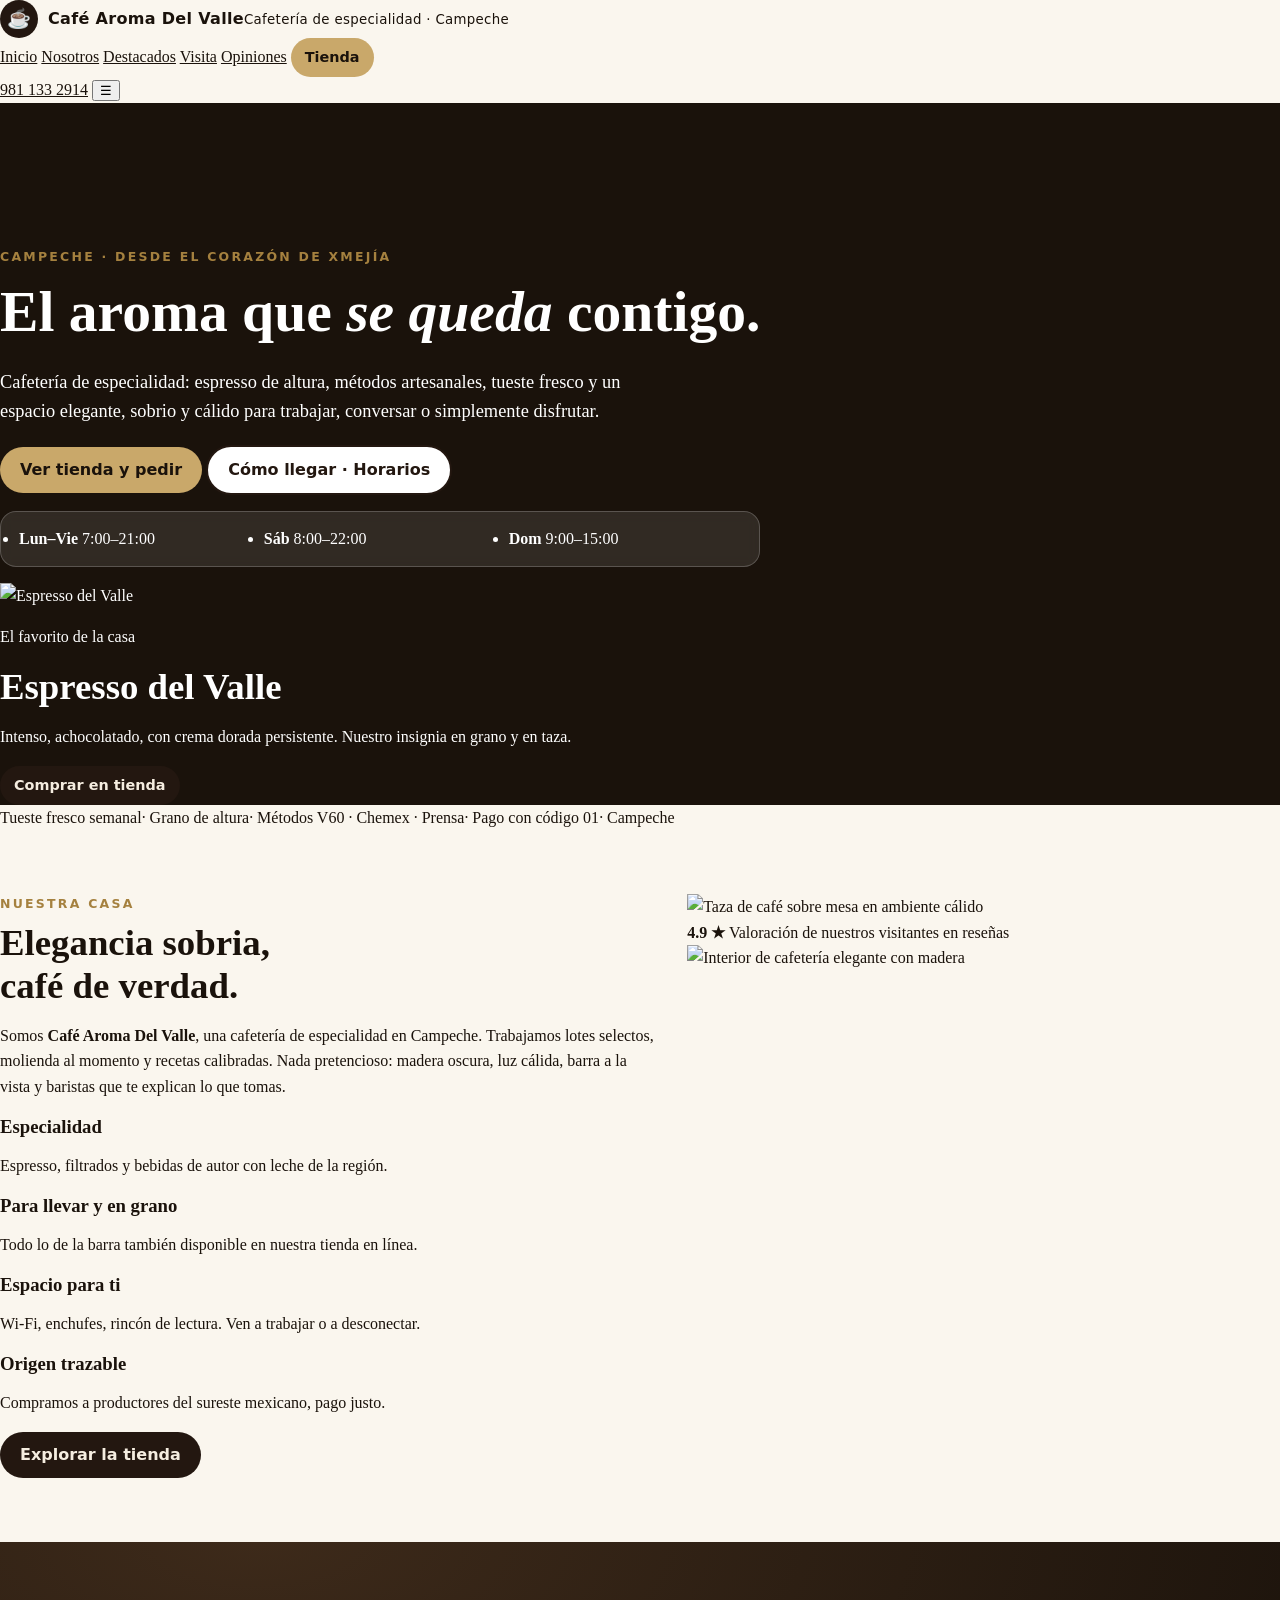
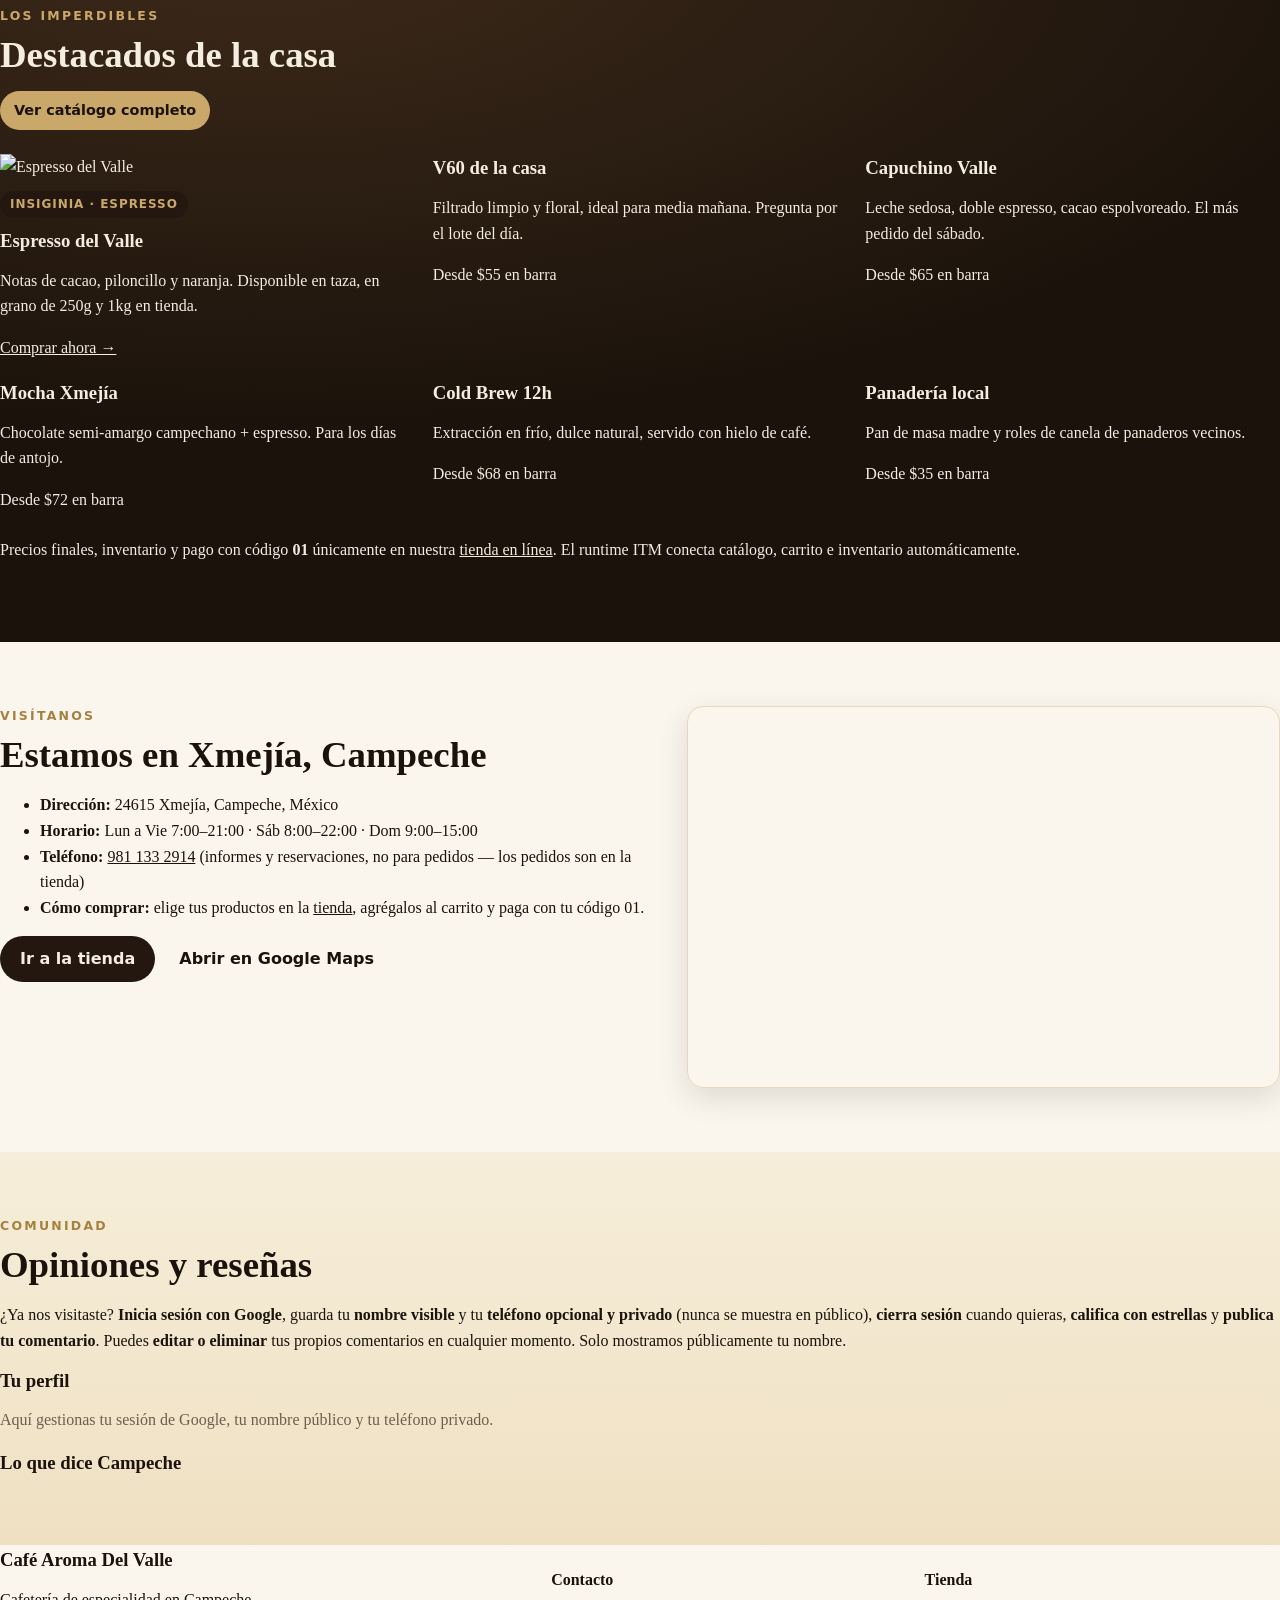
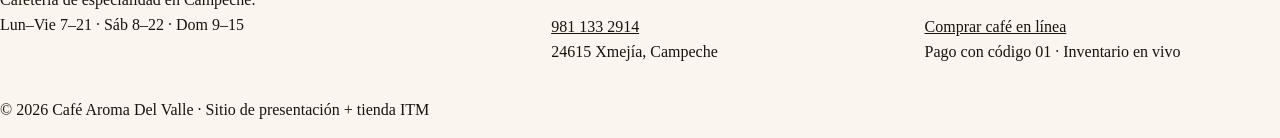
==== commit 1aed729d: "generate index.html" ====
--- a/index.html
+++ b/index.html
@@ -4,228 +4,183 @@
 <meta charset="UTF-8">
 <meta name="viewport" content="width=device-width, initial-scale=1.0">
 <title>Café Aroma Del Valle — Cafetería de especialidad en Campeche</title>
-<meta name="description" content="Café Aroma Del Valle, cafetería de especialidad en Campeche. Espresso, latte arte, granos tostados. Lun a Vie 7:00-21:00, Sáb 8:00-22:00, Dom 9:00-15:00.">
+<meta name="description" content="Café Aroma Del Valle, cafetería de especialidad en Campeche. Espresso del Valle, métodos artesanales y tienda en línea con pago con código 01.">
 <link rel="stylesheet" href="styles.css">
+<link rel="preconnect" href="https://fonts.googleapis.com">
+<link rel="preconnect" href="https://fonts.gstatic.com" crossorigin>
+<link href="https://fonts.googleapis.com/css2?family=Playfair+Display:wght@600;700;800&family=Inter:wght@400;500;600;700&display=swap" rel="stylesheet">
 </head>
 <body>
-<header class="topbar">
-  <div class="wrap topbar-inner">
+<header class="site-header" id="inicio-site">
+  <div class="container header-inner">
     <a class="brand" href="index.html" aria-label="Café Aroma Del Valle inicio" data-eb-editable="link" data-eb-key="index.a.1" data-eb-role="a" data-eb-kind="link">
       <span class="brand-mark" aria-hidden="true">☕</span>
-      <span class="brand-text">Café <strong>Aroma Del Valle</strong></span>
+      <span class="brand-text"><strong>Café Aroma Del Valle</strong><small>Cafetería de especialidad · Campeche</small></span>
     </a>
-    <nav class="nav" aria-label="Navegación principal">
-      <a href="#nosotros" data-eb-editable="link" data-eb-key="index.a.2" data-eb-role="a" data-eb-kind="link">Nosotros</a>
-      <a href="#destacados" data-eb-editable="link" data-eb-key="index.a.3" data-eb-role="a" data-eb-kind="link">Destacados</a>
-      <a href="#experiencia" data-eb-editable="link" data-eb-key="index.a.4" data-eb-role="a" data-eb-kind="link">Experiencia</a>
+    <nav class="main-nav" id="mainNav" aria-label="Navegación principal">
+      <a href="#inicio" data-eb-editable="link" data-eb-key="index.a.2" data-eb-role="a" data-eb-kind="link">Inicio</a>
+      <a href="#nosotros" data-eb-editable="link" data-eb-key="index.a.3" data-eb-role="a" data-eb-kind="link">Nosotros</a>
+      <a href="#destacados" data-eb-editable="link" data-eb-key="index.a.4" data-eb-role="a" data-eb-kind="link">Destacados</a>
       <a href="#visita" data-eb-editable="link" data-eb-key="index.a.5" data-eb-role="a" data-eb-kind="link">Visita</a>
       <a href="#opiniones" data-eb-editable="link" data-eb-key="index.a.6" data-eb-role="a" data-eb-kind="link">Opiniones</a>
+      <a href="tienda/index.html" class="btn btn-gold btn-sm" data-eb-editable="link" data-eb-key="index.a.7" data-eb-role="a" data-eb-kind="link">Tienda</a>
     </nav>
-    <div class="top-actions">
-      <a class="btn btn-gold" href="tienda/index.html" data-eb-editable="link" data-eb-key="index.a.7" data-eb-role="a" data-eb-kind="link">Ir a la tienda</a>
-      <button type="button" class="menu-btn" id="menuBtn" aria-label="Abrir menú" aria-expanded="false" data-eb-editable="link" data-eb-key="index.button.8" data-eb-role="button" data-eb-kind="link">☰</button>
+    <div class="header-actions">
+      <a class="header-phone" href="tel:+529811332914" data-eb-editable="link" data-eb-key="index.a.8" data-eb-role="a" data-eb-kind="link">981 133 2914</a>
+      <button class="nav-toggle" id="navToggle" aria-label="Abrir menú" aria-expanded="false" data-eb-editable="link" data-eb-key="index.button.9" data-eb-role="button" data-eb-kind="link">☰</button>
     </div>
-  </div>
-  <div class="mobile-nav" id="mobileNav" hidden>
-    <a href="#nosotros" data-eb-editable="link" data-eb-key="index.a.9" data-eb-role="a" data-eb-kind="link">Nosotros</a>
-    <a href="#destacados" data-eb-editable="link" data-eb-key="index.a.10" data-eb-role="a" data-eb-kind="link">Destacados</a>
-    <a href="#experiencia" data-eb-editable="link" data-eb-key="index.a.11" data-eb-role="a" data-eb-kind="link">Experiencia</a>
-    <a href="#visita" data-eb-editable="link" data-eb-key="index.a.12" data-eb-role="a" data-eb-kind="link">Visita</a>
-    <a href="#opiniones" data-eb-editable="link" data-eb-key="index.a.13" data-eb-role="a" data-eb-kind="link">Opiniones</a>
-    <a href="tienda/index.html" class="btn btn-gold" data-eb-editable="link" data-eb-key="index.a.14" data-eb-role="a" data-eb-kind="link">Ir a la tienda</a>
   </div>
 </header>
 
 <main>
 <!-- HERO -->
 <section class="hero" id="inicio">
-  <div class="hero-bg" role="img" aria-label="Barista preparando espresso en Café Aroma Del Valle"></div>
-  <div class="hero-overlay"></div>
-  <div class="wrap hero-content">
-    <p class="eyebrow" data-eb-editable="text" data-eb-key="index.p.15" data-eb-role="p" data-eb-kind="text">Campeche · Cafetería de especialidad</p>
-    <h1 data-eb-editable="text" data-eb-key="index.h1.16" data-eb-role="h1" data-eb-kind="text">El valle en cada taza.<br><span>Espresso, calma y oficio.</span></h1>
-    <p class="lead" data-eb-editable="text" data-eb-key="index.p.17" data-eb-role="p" data-eb-kind="text">Tostado preciso, leche cremosa y un espacio elegante para quedarte. Pide en barra o compra grano y métodos en nuestra tienda en línea.</p>
-    <div class="hero-ctas">
-      <a class="btn btn-gold btn-lg" href="tienda/index.html" data-eb-editable="link" data-eb-key="index.a.18" data-eb-role="a" data-eb-kind="link">Comprar café ahora</a>
-      <a class="btn btn-ghost btn-lg" href="#visita" data-eb-editable="link" data-eb-key="index.a.19" data-eb-role="a" data-eb-kind="link">Cómo llegar</a>
+  <div class="hero-bg" role="img" aria-label="Interior elegante de cafetería de especialidad"></div>
+  <div class="container hero-grid">
+    <div class="hero-copy">
+      <p class="eyebrow" data-eb-editable="text" data-eb-key="index.p.10" data-eb-role="p" data-eb-kind="text">Campeche · Desde el corazón de Xmejía</p>
+      <h1 data-eb-editable="text" data-eb-key="index.h1.11" data-eb-role="h1" data-eb-kind="text">El aroma que <em>se queda</em> contigo.</h1>
+      <p class="lead" data-eb-editable="text" data-eb-key="index.p.12" data-eb-role="p" data-eb-kind="text">Cafetería de especialidad: espresso de altura, métodos artesanales, tueste fresco y un espacio elegante, sobrio y cálido para trabajar, conversar o simplemente disfrutar.</p>
+      <div class="hero-cta">
+        <a href="tienda/index.html" class="btn btn-gold" data-eb-editable="link" data-eb-key="index.a.13" data-eb-role="a" data-eb-kind="link">Ver tienda y pedir</a>
+        <a href="#visita" class="btn btn-outline" data-eb-editable="link" data-eb-key="index.a.14" data-eb-role="a" data-eb-kind="link">Cómo llegar · Horarios</a>
+      </div>
+      <ul class="hero-meta">
+        <li><strong>Lun–Vie</strong> 7:00–21:00</li>
+        <li><strong>Sáb</strong> 8:00–22:00</li>
+        <li><strong>Dom</strong> 9:00–15:00</li>
+      </ul>
     </div>
-    <dl class="hero-meta">
-      <div><dt>Horario</dt><dd>Lun–Vie 7:00–21:00 · Sáb 8:00–22:00 · Dom 9:00–15:00</dd></div>
-      <div><dt>Zona</dt><dd>Xmejía, Campeche</dd></div>
-      <div><dt>Tel</dt><dd><a href="tel:+529811332914" data-eb-editable="link" data-eb-key="index.a.20" data-eb-role="a" data-eb-kind="link">981 133 2914</a></dd></div>
-    </dl>
+    <aside class="hero-card" aria-label="Producto destacado">
+      <img src="https://itm-void-excepcional.pages.dev/api/itm-project-assets?file=0323ac94-9f07-47de-a598-593b2d98a83f" alt="Espresso del Valle" width="640" height="640" loading="eager" data-eb-editable="image" data-eb-key="index.img.15" data-eb-role="img" data-eb-kind="image">
+      <div class="hero-card-body">
+        <p class="card-kicker" data-eb-editable="text" data-eb-key="index.p.16" data-eb-role="p" data-eb-kind="text">El favorito de la casa</p>
+        <h2 data-eb-editable="text" data-eb-key="index.h2.17" data-eb-role="h2" data-eb-kind="text">Espresso del Valle</h2>
+        <p data-eb-editable="text" data-eb-key="index.p.18" data-eb-role="p" data-eb-kind="text">Intenso, achocolatado, con crema dorada persistente. Nuestro insignia en grano y en taza.</p>
+        <a href="tienda/index.html" class="btn btn-dark btn-sm" data-eb-editable="link" data-eb-key="index.a.19" data-eb-role="a" data-eb-kind="link">Comprar en tienda</a>
+      </div>
+    </aside>
   </div>
 </section>
 
+<!-- CINTA -->
+<div class="strip" aria-hidden="true">
+  <div class="container strip-inner">
+    <span>Tueste fresco semanal</span><i>·</i>
+    <span>Grano de altura</span><i>·</i>
+    <span>Métodos V60 · Chemex · Prensa</span><i>·</i>
+    <span>Pago con código 01</span><i>·</i>
+    <span>Campeche</span>
+  </div>
+</div>
+
 <!-- NOSOTROS -->
 <section class="section" id="nosotros">
-  <div class="wrap grid-2">
+  <div class="container grid-2">
     <div>
-      <p class="eyebrow" data-eb-editable="text" data-eb-key="index.p.21" data-eb-role="p" data-eb-kind="text">Nosotros</p>
-      <h2 data-eb-editable="text" data-eb-key="index.h2.22" data-eb-role="h2" data-eb-kind="text">Oficio sobrio, sabor cargado de matices</h2>
-      <p data-eb-editable="text" data-eb-key="index.p.23" data-eb-role="p" data-eb-kind="text">Café Aroma Del Valle nace para los que toman el café en serio y sin prisa. Calibramos molienda cada mañana, pesamos cada shot y texturizamos la leche al punto justo.</p>
-      <ul class="check-list">
-        <li><strong>Espresso del Valle:</strong> nuestra receta insignia, intensa y dulce.</li>
-        <li><strong>Granos seleccionados</strong> de altura, tueste medio para espresso y filtrados.</li>
-        <li><strong>Espacio elegante</strong> para trabajar, conversar o leer.</li>
-      </ul>
-      <div class="inline-ctas">
-        <a class="btn btn-dark" href="#destacados" data-eb-editable="link" data-eb-key="index.a.24" data-eb-role="a" data-eb-kind="link">Ver destacados</a>
-        <a class="link-arrow" href="tienda/index.html" data-eb-editable="link" data-eb-key="index.a.25" data-eb-role="a" data-eb-kind="link">Ver catálogo completo →</a>
+      <p class="eyebrow" data-eb-editable="text" data-eb-key="index.p.20" data-eb-role="p" data-eb-kind="text">Nuestra casa</p>
+      <h2 data-eb-editable="text" data-eb-key="index.h2.21" data-eb-role="h2" data-eb-kind="text">Elegancia sobria,<br>café de verdad.</h2>
+      <p data-eb-editable="text" data-eb-key="index.p.22" data-eb-role="p" data-eb-kind="text">Somos <strong>Café Aroma Del Valle</strong>, una cafetería de especialidad en Campeche. Trabajamos lotes selectos, molienda al momento y recetas calibradas. Nada pretencioso: madera oscura, luz cálida, barra a la vista y baristas que te explican lo que tomas.</p>
+      <div class="feature-grid">
+        <div class="feature"><h3 data-eb-editable="text" data-eb-key="index.h3.23" data-eb-role="h3" data-eb-kind="text">Especialidad</h3><p data-eb-editable="text" data-eb-key="index.p.24" data-eb-role="p" data-eb-kind="text">Espresso, filtrados y bebidas de autor con leche de la región.</p></div>
+        <div class="feature"><h3 data-eb-editable="text" data-eb-key="index.h3.25" data-eb-role="h3" data-eb-kind="text">Para llevar y en grano</h3><p data-eb-editable="text" data-eb-key="index.p.26" data-eb-role="p" data-eb-kind="text">Todo lo de la barra también disponible en nuestra tienda en línea.</p></div>
+        <div class="feature"><h3 data-eb-editable="text" data-eb-key="index.h3.27" data-eb-role="h3" data-eb-kind="text">Espacio para ti</h3><p data-eb-editable="text" data-eb-key="index.p.28" data-eb-role="p" data-eb-kind="text">Wi-Fi, enchufes, rincón de lectura. Ven a trabajar o a desconectar.</p></div>
+        <div class="feature"><h3 data-eb-editable="text" data-eb-key="index.h3.29" data-eb-role="h3" data-eb-kind="text">Origen trazable</h3><p data-eb-editable="text" data-eb-key="index.p.30" data-eb-role="p" data-eb-kind="text">Compramos a productores del sureste mexicano, pago justo.</p></div>
       </div>
+      <a href="tienda/index.html" class="btn btn-dark" data-eb-editable="link" data-eb-key="index.a.31" data-eb-role="a" data-eb-kind="link">Explorar la tienda</a>
     </div>
-    <figure class="media-card">
-      <img src="https://upload.wikimedia.org/wikipedia/commons/3/3b/Barista_prepares_espresso_at_coffee_shop.jpg" alt="Barista preparando espresso en cafetería" loading="lazy" data-eb-editable="image" data-eb-key="index.img.26" data-eb-role="img" data-eb-kind="image">
-      <figcaption>Barra de espresso · calibración diaria</figcaption>
-    </figure>
+    <div class="media-stack">
+      <img class="media-main" src="https://thumb.wikimedia.org/wikipedia/commons/thumb/8/85/Cup_of_coffee_on_the_table_and_woman_playing_guitar_in_a_blurry_background.jpg/960px-Cup_of_coffee_on_the_table_and_woman_playing_guitar_in_a_blurry_background.jpg" alt="Taza de café sobre mesa en ambiente cálido" loading="lazy" data-eb-editable="image" data-eb-key="index.img.32" data-eb-role="img" data-eb-kind="image">
+      <div class="media-badge">
+        <strong>4.9 ★</strong>
+        <span>Valoración de nuestros visitantes en reseñas</span>
+      </div>
+      <img class="media-small" src="https://thumb.wikimedia.org/wikipedia/commons/thumb/c/c8/Interior_Johnie%27s_Coffee_Shop_2021_2.jpg/960px-Interior_Johnie%27s_Coffee_Shop_2021_2.jpg" alt="Interior de cafetería elegante con madera" loading="lazy" data-eb-editable="image" data-eb-key="index.img.33" data-eb-role="img" data-eb-kind="image">
+    </div>
   </div>
 </section>
 
 <!-- DESTACADOS -->
-<section class="section section-cream" id="destacados">
-  <div class="wrap">
-    <p class="eyebrow" data-eb-editable="text" data-eb-key="index.p.27" data-eb-role="p" data-eb-kind="text">Destacados de la casa</p>
-    <h2 data-eb-editable="text" data-eb-key="index.h2.28" data-eb-role="h2" data-eb-kind="text">Los que siempre vuelven a pedir</h2>
-    <p class="section-sub" data-eb-editable="text" data-eb-key="index.p.29" data-eb-role="p" data-eb-kind="text">Precios de referencia en barra. Para llevar a casa, compra en línea.</p>
+<section class="section section-dark" id="destacados">
+  <div class="container">
+    <div class="section-head">
+      <div><p class="eyebrow eyebrow-light" data-eb-editable="text" data-eb-key="index.p.34" data-eb-role="p" data-eb-kind="text">Los imperdibles</p><h2 data-eb-editable="text" data-eb-key="index.h2.35" data-eb-role="h2" data-eb-kind="text">Destacados de la casa</h2></div>
+      <a href="tienda/index.html" class="btn btn-gold btn-sm" data-eb-editable="link" data-eb-key="index.a.36" data-eb-role="a" data-eb-kind="link">Ver catálogo completo</a>
+    </div>
     <div class="cards-3">
-      <article class="product-feat">
-        <img src="https://itm-void-excepcional.pages.dev/api/itm-project-assets?file=0323ac94-9f07-47de-a598-593b2d98a83f" alt="Espresso del Valle" loading="lazy" data-eb-editable="image" data-eb-key="index.img.30" data-eb-role="img" data-eb-kind="image">
-        <div class="product-feat-body">
-          <span class="tag">Insignia · Espresso</span>
-          <h3 data-eb-editable="text" data-eb-key="index.h3.31" data-eb-role="h3" data-eb-kind="text">Espresso del Valle</h3>
-          <p data-eb-editable="text" data-eb-key="index.p.32" data-eb-role="p" data-eb-kind="text">Doble shot intenso, crema dorada, notas a cacao y piloncillo. La base de nuestra carta.</p>
-          <p class="price" data-eb-editable="text" data-eb-key="index.p.33" data-eb-role="p" data-eb-kind="text">$65 MXN <span>en barra</span></p>
+      <article class="product-showcase">
+        <img src="https://itm-void-excepcional.pages.dev/api/itm-project-assets?file=0323ac94-9f07-47de-a598-593b2d98a83f" alt="Espresso del Valle" loading="lazy" data-eb-editable="image" data-eb-key="index.img.37" data-eb-role="img" data-eb-kind="image">
+        <div class="product-showcase-body">
+          <p class="tag" data-eb-editable="text" data-eb-key="index.p.38" data-eb-role="p" data-eb-kind="text">Insiginia · Espresso</p>
+          <h3 data-eb-editable="text" data-eb-key="index.h3.39" data-eb-role="h3" data-eb-kind="text">Espresso del Valle</h3>
+          <p data-eb-editable="text" data-eb-key="index.p.40" data-eb-role="p" data-eb-kind="text">Notas de cacao, piloncillo y naranja. Disponible en taza, en grano de 250g y 1kg en tienda.</p>
+          <a href="tienda/index.html" class="link-gold" data-eb-editable="link" data-eb-key="index.a.41" data-eb-role="a" data-eb-kind="link">Comprar ahora →</a>
         </div>
       </article>
-      <article class="product-feat">
-        <img src="https://upload.wikimedia.org/wikipedia/commons/7/7c/Latte_at_Doppio_Ristretto_Chiang_Mai_02.jpg" alt="Taza de latte arte" loading="lazy" data-eb-editable="image" data-eb-key="index.img.34" data-eb-role="img" data-eb-kind="image">
-        <div class="product-feat-body">
-          <span class="tag">Suave · Latte</span>
-          <h3 data-eb-editable="text" data-eb-key="index.h3.35" data-eb-role="h3" data-eb-kind="text">Latte Arte Aroma</h3>
-          <p data-eb-editable="text" data-eb-key="index.p.36" data-eb-role="p" data-eb-kind="text">Espresso doble + leche sedosa, arte en taza grande. Ideal para tardes largas.</p>
-          <p class="price" data-eb-editable="text" data-eb-key="index.p.37" data-eb-role="p" data-eb-kind="text">$78 MXN <span>en barra</span></p>
-        </div>
-      </article>
-      <article class="product-feat">
-        <img src="https://upload.wikimedia.org/wikipedia/commons/4/4f/Coffeebeans.png" alt="Granos de café tostado" loading="lazy" data-eb-editable="image" data-eb-key="index.img.38" data-eb-role="img" data-eb-kind="image">
-        <div class="product-feat-body">
-          <span class="tag">Para casa · Grano 500 g</span>
-          <h3 data-eb-editable="text" data-eb-key="index.h3.39" data-eb-role="h3" data-eb-kind="text">Grano Tostado Valle</h3>
-          <p data-eb-editable="text" data-eb-key="index.p.40" data-eb-role="p" data-eb-kind="text">Tueste medio, entero o molido al momento. Para espresso, prensa o V60.</p>
-          <p class="price" data-eb-editable="text" data-eb-key="index.p.41" data-eb-role="p" data-eb-kind="text">$240 MXN <span>500 g</span></p>
-        </div>
-      </article>
+      <article class="mini-card"><h3 data-eb-editable="text" data-eb-key="index.h3.42" data-eb-role="h3" data-eb-kind="text">V60 de la casa</h3><p data-eb-editable="text" data-eb-key="index.p.43" data-eb-role="p" data-eb-kind="text">Filtrado limpio y floral, ideal para media mañana. Pregunta por el lote del día.</p><span class="price-hint">Desde $55 en barra</span></article>
+      <article class="mini-card"><h3 data-eb-editable="text" data-eb-key="index.h3.44" data-eb-role="h3" data-eb-kind="text">Capuchino Valle</h3><p data-eb-editable="text" data-eb-key="index.p.45" data-eb-role="p" data-eb-kind="text">Leche sedosa, doble espresso, cacao espolvoreado. El más pedido del sábado.</p><span class="price-hint">Desde $65 en barra</span></article>
+      <article class="mini-card"><h3 data-eb-editable="text" data-eb-key="index.h3.46" data-eb-role="h3" data-eb-kind="text">Mocha Xmejía</h3><p data-eb-editable="text" data-eb-key="index.p.47" data-eb-role="p" data-eb-kind="text">Chocolate semi-amargo campechano + espresso. Para los días de antojo.</p><span class="price-hint">Desde $72 en barra</span></article>
+      <article class="mini-card"><h3 data-eb-editable="text" data-eb-key="index.h3.48" data-eb-role="h3" data-eb-kind="text">Cold Brew 12h</h3><p data-eb-editable="text" data-eb-key="index.p.49" data-eb-role="p" data-eb-kind="text">Extracción en frío, dulce natural, servido con hielo de café.</p><span class="price-hint">Desde $68 en barra</span></article>
+      <article class="mini-card"><h3 data-eb-editable="text" data-eb-key="index.h3.50" data-eb-role="h3" data-eb-kind="text">Panadería local</h3><p data-eb-editable="text" data-eb-key="index.p.51" data-eb-role="p" data-eb-kind="text">Pan de masa madre y roles de canela de panaderos vecinos.</p><span class="price-hint">Desde $35 en barra</span></article>
     </div>
-    <div class="center"><a class="btn btn-gold btn-lg" href="tienda/index.html" data-eb-editable="link" data-eb-key="index.a.42" data-eb-role="a" data-eb-kind="link">Comprar en la tienda</a></div>
+    <p class="store-note" data-eb-editable="text" data-eb-key="index.p.52" data-eb-role="p" data-eb-kind="text">Precios finales, inventario y pago con código <strong>01</strong> únicamente en nuestra <a href="tienda/index.html" data-eb-editable="link" data-eb-key="index.a.53" data-eb-role="a" data-eb-kind="link">tienda en línea</a>. El runtime ITM conecta catálogo, carrito e inventario automáticamente.</p>
   </div>
 </section>
 
-<!-- EXPERIENCIA -->
-<section class="section section-dark" id="experiencia">
-  <div class="wrap">
-    <p class="eyebrow eyebrow-light" data-eb-editable="text" data-eb-key="index.p.43" data-eb-role="p" data-eb-kind="text">Experiencia Aroma</p>
-    <h2 class="light" data-eb-editable="text" data-eb-key="index.h2.44" data-eb-role="h2" data-eb-kind="text">Cargado de detalles, sobrio en el trato</h2>
-    <div class="gallery">
-      <figure><img src="https://upload.wikimedia.org/wikipedia/commons/c/cd/Coffee_with_cream_and_sugar_%28Unsplash%29.jpg" alt="Taza de café con crema" loading="lazy" data-eb-editable="image" data-eb-key="index.img.45" data-eb-role="img" data-eb-kind="image"><figcaption>Filtrados y clásicos</figcaption></figure>
-      <figure><img src="https://upload.wikimedia.org/wikipedia/commons/7/7c/Latte_at_Doppio_Ristretto_Chiang_Mai_02.jpg" alt="Latte servido en mesa" loading="lazy" data-eb-editable="image" data-eb-key="index.img.46" data-eb-role="img" data-eb-kind="image"><figcaption>Para quedarte o llevar</figcaption></figure>
-      <figure><img src="https://upload.wikimedia.org/wikipedia/commons/4/4f/Coffeebeans.png" alt="Granos tostados para venta" loading="lazy" data-eb-editable="image" data-eb-key="index.img.47" data-eb-role="img" data-eb-kind="image"><figcaption>Grano fresco cada semana</figcaption></figure>
+<!-- VISITA -->
+<section class="section" id="visita">
+  <div class="container grid-2">
+    <div>
+      <p class="eyebrow" data-eb-editable="text" data-eb-key="index.p.54" data-eb-role="p" data-eb-kind="text">Visítanos</p>
+      <h2 data-eb-editable="text" data-eb-key="index.h2.55" data-eb-role="h2" data-eb-kind="text">Estamos en Xmejía, Campeche</h2>
+      <ul class="info-list">
+        <li><strong>Dirección:</strong> 24615 Xmejía, Campeche, México</li>
+        <li><strong>Horario:</strong> Lun a Vie 7:00–21:00 · Sáb 8:00–22:00 · Dom 9:00–15:00</li>
+        <li><strong>Teléfono:</strong> <a href="tel:+529811332914" data-eb-editable="link" data-eb-key="index.a.56" data-eb-role="a" data-eb-kind="link">981 133 2914</a> (informes y reservaciones, no para pedidos — los pedidos son en la tienda)</li>
+        <li><strong>Cómo comprar:</strong> elige tus productos en la <a href="tienda/index.html" data-eb-editable="link" data-eb-key="index.a.57" data-eb-role="a" data-eb-kind="link">tienda</a>, agrégalos al carrito y paga con tu código 01.</li>
+      </ul>
+      <div class="btn-row">
+        <a class="btn btn-dark" href="tienda/index.html" data-eb-editable="link" data-eb-key="index.a.58" data-eb-role="a" data-eb-kind="link">Ir a la tienda</a>
+        <a class="btn btn-outline-dark" href="https://www.google.com/maps/search/?api=1&query=24615+Xmej%C3%ADa+Campeche" target="_blank" rel="noopener" data-eb-editable="link" data-eb-key="index.a.59" data-eb-role="a" data-eb-kind="link">Abrir en Google Maps</a>
+      </div>
     </div>
-    <div class="dark-cta">
-      <p data-eb-editable="text" data-eb-key="index.p.48" data-eb-role="p" data-eb-kind="text">¿Antojo ahora? El catálogo en línea tiene existencias, carrito y pago con código 01.</p>
-      <a class="btn btn-gold" href="tienda/index.html" data-eb-editable="link" data-eb-key="index.a.49" data-eb-role="a" data-eb-kind="link">Abrir tienda /tienda</a>
+    <div class="map-wrap">
+      <iframe title="Mapa Café Aroma Del Valle en Xmejía Campeche" src="https://www.google.com/maps/embed?pb=!1m18!1m12!1m3!1d3767.1903799236984!2d-89.3778403240613!3d19.230532947101622!2m3!1f0!2f0!3f0!3m2!1i1024!2i768!4f13.1!3m3!1m2!1s0x8f59cae167855d67%3A0x5959cb7fbdfd01d9!2s24615%20Xmej%C3%ADa%2C%20Camp.!5e0!3m2!1ses-419!2smx!4v1788402426427!5m2!1ses-419!2smx" width="600" height="450" style="border:0" allowfullscreen loading="lazy" referrerpolicy="strict-origin-when-cross-origin"></iframe>
     </div>
   </div>
 </section>
 
-<!-- TIENDA CTA -->
-<section class="section" id="tienda-cta">
-  <div class="wrap cta-box">
-    <div>
-      <h2 data-eb-editable="text" data-eb-key="index.h2.50" data-eb-role="h2" data-eb-kind="text">Tienda en línea: café para casa y para regalar</h2>
-      <p data-eb-editable="text" data-eb-key="index.p.51" data-eb-role="p" data-eb-kind="text">Catálogo, detalle de producto, carrito y checkout conectados al inventario. Paga con código 01 y recoge en barra o pide entrega en mostrador.</p>
-      <ul class="mini-list">
-        <li>✓ Existencias en tiempo real</li>
-        <li>✓ Pago con código 01</li>
-        <li>✓ Sin registros extraños ni mensajes por teléfono para comprar</li>
-      </ul>
-    </div>
-    <div class="cta-actions">
-      <a class="btn btn-dark btn-lg" href="tienda/index.html" data-eb-editable="link" data-eb-key="index.a.52" data-eb-role="a" data-eb-kind="link">Entrar a /tienda</a>
-      <small>La compra se completa solo dentro de la tienda.</small>
-    </div>
-  </div>
-</section>
-
-<!-- VISITA -->
-<section class="section section-cream" id="visita">
-  <div class="wrap grid-2">
-    <div>
-      <p class="eyebrow" data-eb-editable="text" data-eb-key="index.p.53" data-eb-role="p" data-eb-kind="text">Visítanos</p>
-      <h2 data-eb-editable="text" data-eb-key="index.h2.54" data-eb-role="h2" data-eb-kind="text">Xmejía, Campeche</h2>
-      <p data-eb-editable="text" data-eb-key="index.p.55" data-eb-role="p" data-eb-kind="text"><strong>Horario:</strong> Lun a Vie 7:00 - 21:00, Sáb 8:00 - 22:00, Dom 9:00 - 15:00</p>
-      <p data-eb-editable="text" data-eb-key="index.p.56" data-eb-role="p" data-eb-kind="text"><strong>Teléfono:</strong> <a href="tel:+529811332914" data-eb-editable="link" data-eb-key="index.a.57" data-eb-role="a" data-eb-kind="link">9811332914</a> <span class="muted">(solo informes y visitas, las compras son en /tienda)</span></p>
-      <p data-eb-editable="text" data-eb-key="index.p.58" data-eb-role="p" data-eb-kind="text"><strong>Instagram / TikTok:</strong> mrbeats</p>
-      <div class="inline-ctas">
-        <a class="btn btn-dark" href="https://www.google.com/maps/search/?api=1&query=Xmej%C3%ADa+Campeche+24615" target="_blank" rel="noopener" data-eb-editable="link" data-eb-key="index.a.59" data-eb-role="a" data-eb-kind="link">Abrir en Google Maps</a>
-        <a class="btn btn-ghost-dark" href="tienda/index.html" data-eb-editable="link" data-eb-key="index.a.60" data-eb-role="a" data-eb-kind="link">Pedir para recoger</a>
+<!-- OPINIONES / COMENTARIOS ITM -->
+<section class="section section-cream" id="opiniones" data-itm-comments-shell data-project-id="281a419a-ce5a-4402-bc18-6fa46e6c212f">
+  <div class="container">
+    <p class="eyebrow" data-eb-editable="text" data-eb-key="index.p.60" data-eb-role="p" data-eb-kind="text">Comunidad</p>
+    <h2 data-eb-editable="text" data-eb-key="index.h2.61" data-eb-role="h2" data-eb-kind="text">Opiniones y reseñas</h2>
+    <p class="section-intro" data-eb-editable="text" data-eb-key="index.p.62" data-eb-role="p" data-eb-kind="text">¿Ya nos visitaste? <strong>Inicia sesión con Google</strong>, guarda tu <strong>nombre visible</strong> y tu <strong>teléfono opcional y privado</strong> (nunca se muestra en público), <strong>cierra sesión</strong> cuando quieras, <strong>califica con estrellas</strong> y <strong>publica tu comentario</strong>. Puedes <strong>editar o eliminar</strong> tus propios comentarios en cualquier momento. Solo mostramos públicamente tu nombre.</p>
+    <div class="comments-grid">
+      <div class="comments-profile-card">
+        <h3 data-eb-editable="text" data-eb-key="index.h3.63" data-eb-role="h3" data-eb-kind="text">Tu perfil</h3>
+        <p class="muted" data-eb-editable="text" data-eb-key="index.p.64" data-eb-role="p" data-eb-kind="text">Aquí gestionas tu sesión de Google, tu nombre público y tu teléfono privado.</p>
+        <div data-itm-profile data-project-id="281a419a-ce5a-4402-bc18-6fa46e6c212f"></div>
       </div>
-    </div>
-    <div class="map-wrap">
-      <iframe title="Mapa Café Aroma Del Valle" src="https://www.google.com/maps/embed?pb=!1m18!1m12!1m3!1d3767.1903799236984!2d-89.3778403240613!3d19.230532947101622!2m3!1f0!2f0!3f0!3m2!1i1024!2i768!4f13.1!3m3!1m2!1s0x8f59cae167855d67%3A0x5959cb7fbdfd01d9!2s24615%20Xmej%C3%ADa%2C%20Camp.!5e0!3m2!1ses-419!2smx!4v1788402426427!5m2!1ses-419!2smx" width="600" height="450" style="border:0" allowfullscreen loading="lazy" referrerpolicy="strict-origin-when-cross-origin"></iframe>
-    </div>
-  </div>
-</section>
-
-<!-- OPINIONES / COMENTARIOS -->
-<section class="section" id="opiniones">
-  <div class="wrap">
-    <p class="eyebrow" data-eb-editable="text" data-eb-key="index.p.61" data-eb-role="p" data-eb-kind="text">Opiniones de la comunidad</p>
-    <h2 data-eb-editable="text" data-eb-key="index.h2.62" data-eb-role="h2" data-eb-kind="text">Lo que dice el valle</h2>
-    <p class="section-sub" data-eb-editable="text" data-eb-key="index.p.63" data-eb-role="p" data-eb-kind="text">Inicia sesión con Google para dejar tu reseña. Puedes guardar tu nombre visible, añadir un teléfono opcional y privado (nunca se muestra), cerrar sesión cuando quieras, calificar con estrellas y publicar tu comentario. Solo se muestra públicamente tu nombre.</p>
-    <div class="comments-layout" data-itm-comments-shell data-project-id="281a419a-ce5a-4402-bc18-6fa46e6c212f">
-      <aside class="profile-card">
-        <h3 data-eb-editable="text" data-eb-key="index.h3.64" data-eb-role="h3" data-eb-kind="text">Tu perfil</h3>
-        <p class="muted small" data-eb-editable="text" data-eb-key="index.p.65" data-eb-role="p" data-eb-kind="text">Login con Google · nombre público · teléfono privado opcional</p>
-        <div data-itm-profile data-project-id="281a419a-ce5a-4402-bc18-6fa46e6c212f">
-          <!-- comments.js hidrata aquí: login Google, nombre, teléfono privado, cerrar sesión -->
-          <p class="muted small" data-eb-editable="text" data-eb-key="index.p.66" data-eb-role="p" data-eb-kind="text">Cargando perfil…</p>
-        </div>
-      </aside>
-      <div class="comments-card">
-        <h3 data-eb-editable="text" data-eb-key="index.h3.67" data-eb-role="h3" data-eb-kind="text">Reseñas y calificaciones</h3>
-        <p class="muted small" data-eb-editable="text" data-eb-key="index.p.68" data-eb-role="p" data-eb-kind="text">Califica con estrellas, publica, edita o elimina tus propios comentarios.</p>
-        <div data-itm-comments data-project-id="281a419a-ce5a-4402-bc18-6fa46e6c212f">
-          <!-- comments.js hidrata aquí: estrellas, lista de comentarios, publicar, editar/eliminar propios -->
-          <p class="muted small" data-eb-editable="text" data-eb-key="index.p.69" data-eb-role="p" data-eb-kind="text">Cargando comentarios…</p>
-        </div>
+      <div class="comments-list-card">
+        <h3 data-eb-editable="text" data-eb-key="index.h3.65" data-eb-role="h3" data-eb-kind="text">Lo que dice Campeche</h3>
+        <div data-itm-comments data-project-id="281a419a-ce5a-4402-bc18-6fa46e6c212f"></div>
       </div>
     </div>
   </div>
 </section>
 </main>
 
-<footer class="footer">
-  <div class="wrap footer-grid">
-    <div>
-      <p class="brand-text" data-eb-editable="text" data-eb-key="index.p.70" data-eb-role="p" data-eb-kind="text">Café <strong>Aroma Del Valle</strong></p>
-      <p class="muted small" data-eb-editable="text" data-eb-key="index.p.71" data-eb-role="p" data-eb-kind="text">Cafetería de especialidad · Campeche · Xmejía</p>
-      <p class="muted small" data-eb-editable="text" data-eb-key="index.p.72" data-eb-role="p" data-eb-kind="text">Lun–Vie 7:00–21:00 · Sáb 8:00–22:00 · Dom 9:00–15:00</p>
-    </div>
-    <div>
-      <p data-eb-editable="text" data-eb-key="index.p.73" data-eb-role="p" data-eb-kind="text"><strong>Contacto</strong></p>
-      <p data-eb-editable="text" data-eb-key="index.p.74" data-eb-role="p" data-eb-kind="text"><a href="tel:+529811332914" data-eb-editable="link" data-eb-key="index.a.75" data-eb-role="a" data-eb-kind="link">9811332914</a></p>
-      <p class="muted small" data-eb-editable="text" data-eb-key="index.p.76" data-eb-role="p" data-eb-kind="text">IG / TikTok: mrbeats</p>
-    </div>
-    <div>
-      <p data-eb-editable="text" data-eb-key="index.p.77" data-eb-role="p" data-eb-kind="text"><strong>Tienda</strong></p>
-      <p data-eb-editable="text" data-eb-key="index.p.78" data-eb-role="p" data-eb-kind="text"><a href="tienda/index.html" data-eb-editable="link" data-eb-key="index.a.79" data-eb-role="a" data-eb-kind="link">/tienda — catálogo y checkout con código 01</a></p>
-      <p data-eb-editable="text" data-eb-key="index.p.80" data-eb-role="p" data-eb-kind="text"><a href="#opiniones" data-eb-editable="link" data-eb-key="index.a.81" data-eb-role="a" data-eb-kind="link">Dejar una reseña</a></p>
-    </div>
+<footer class="site-footer">
+  <div class="container footer-grid">
+    <div><h3 data-eb-editable="text" data-eb-key="index.h3.66" data-eb-role="h3" data-eb-kind="text">Café Aroma Del Valle</h3><p data-eb-editable="text" data-eb-key="index.p.67" data-eb-role="p" data-eb-kind="text">Cafetería de especialidad en Campeche.<br>Lun–Vie 7–21 · Sáb 8–22 · Dom 9–15</p></div>
+    <div><h4 data-eb-editable="text" data-eb-key="index.h4.68" data-eb-role="h4" data-eb-kind="text">Contacto</h4><p data-eb-editable="text" data-eb-key="index.p.69" data-eb-role="p" data-eb-kind="text"><a href="tel:+529811332914" data-eb-editable="link" data-eb-key="index.a.70" data-eb-role="a" data-eb-kind="link">981 133 2914</a><br>24615 Xmejía, Campeche</p></div>
+    <div><h4 data-eb-editable="text" data-eb-key="index.h4.71" data-eb-role="h4" data-eb-kind="text">Tienda</h4><p data-eb-editable="text" data-eb-key="index.p.72" data-eb-role="p" data-eb-kind="text"><a href="tienda/index.html" data-eb-editable="link" data-eb-key="index.a.73" data-eb-role="a" data-eb-kind="link">Comprar café en línea</a><br>Pago con código 01 · Inventario en vivo</p></div>
   </div>
-  <p class="wrap muted small" data-eb-editable="text" data-eb-key="index.p.82" data-eb-role="p" data-eb-kind="text">© <span id="year">2026</span> Café Aroma Del Valle. Fotos: Wikimedia Commons / activos del proyecto.</p>
+  <p class="footer-legal" data-eb-editable="text" data-eb-key="index.p.74" data-eb-role="p" data-eb-kind="text">© <span id="year">2026</span> Café Aroma Del Valle · Sitio de presentación + tienda ITM</p>
 </footer>
 
-<script src="script.js"></script>
+<script src="script.js" defer></script>
 <script src="https://itm-void-excepcional.pages.dev/comments.js" defer></script>
 </body>
 </html>
--- a/styles.css
+++ b/styles.css
@@ -1,57 +1,152 @@
-:root{--bg:#f5efe6;--ink:#1a120b;--muted:#6b5d4f;--gold:#c9a35a;--gold-d:#a9823c;--dark:#1e1510;--dark2:#2a1f16;--card:#fffaf2;--line:#e5d8c3;--radius:16px}
+:root{
+  --bg:#faf6ee; --cream:#f0e6d3; --ink:#1a120b; --muted:#6b5f4f;
+  --gold:#c9a86a; --gold-d:#a5813f; --dark:#231710; --dark2:#2e2015;
+  --card:#fffdf8; --line:#e5d8bd; --ok:#2e7d32; --radius:16px;
+  --shadow:0 10px 30px rgba(26,18,11,.12);
+}
 *{box-sizing:border-box}
 html{scroll-behavior:smooth}
-body{margin:0;font-family:Inter,system-ui,Arial,sans-serif;background:var(--bg);color:var(--ink);line-height:1.6}
-h1,h2,h3{font-family:Fraunces,Georgia,serif;line-height:1.15;margin:.2em 0 .5em}
-h1{font-size:clamp(2rem,4.5vw,3.4rem)}h2{font-size:clamp(1.6rem,3vw,2.3rem)}
-.wrap{max-width:1140px;margin:0 auto;padding:0 20px}
-.eyebrow{text-transform:uppercase;letter-spacing:.14em;font-size:.78rem;font-weight:700;color:var(--gold-d)}
-.section{padding:64px 0}.section-dark{background:var(--dark);color:#f7f0e3}
-.section-dark .muted-light{color:#cbbfae}.muted{color:var(--muted)}.small{font-size:.9rem}
-.topbar{position:sticky;top:0;z-index:20;background:rgba(26,18,11,.96);color:#fff;backdrop-filter:blur(8px);border-bottom:1px solid #3a2d20}
-.topbar-inner{display:flex;align-items:center;justify-content:space-between;min-height:64px}
-.brand{display:flex;align-items:center;gap:10px;color:#fff;text-decoration:none}
-.brand-mark{font-size:1.6rem;background:var(--gold);width:40px;height:40px;display:grid;place-items:center;border-radius:12px}
-.brand-text{font-size:1.05rem}.brand-text strong{color:var(--gold)}
-.nav{display:flex;gap:16px;align-items:center}.nav a{color:#f2e9d8;text-decoration:none;font-weight:500}.nav a:hover{color:var(--gold)}
-.btn{display:inline-block;padding:12px 20px;border-radius:999px;text-decoration:none;font-weight:700;border:1px solid transparent;cursor:pointer}
-.btn-gold{background:var(--gold);color:#1a120b}.btn-gold:hover{background:#dbb96f}
-.btn-dark{background:var(--ink);color:#fff}.btn-ghost{border-color:var(--gold);color:var(--ink);background:transparent}
-.section-dark .btn-ghost{color:#fff}
-.menu-btn{display:none;background:transparent;border:1px solid #555;color:#fff;border-radius:10px;padding:8px 12px}
-.hero{background:radial-gradient(900px 400px at 20% 10%,#e8d5b3,transparent),var(--bg);padding:56px 0}
-.hero-grid{display:grid;grid-template-columns:1.05fr .95fr;gap:32px;align-items:center}
-.hero-copy .lead{font-size:1.1rem}.hero-cta{display:flex;gap:12px;flex-wrap:wrap;margin:18px 0}
-.hero-meta{display:flex;gap:18px;list-style:none;padding:0;margin:16px 0;flex-wrap:wrap}
-.hero-phone a{color:var(--ink);font-weight:700}
-.hero-media{position:relative;margin:0}.hero-media img{width:100%;height:480px;object-fit:cover;border-radius:var(--radius);border:6px solid #fff;box-shadow:0 20px 60px rgba(0,0,0,.25)}
-.hero-figure{margin:0}
-figure{margin:0}
-a:focus-visible,button:focus-visible{outline:3px solid var(--gold);outline-offset:2px}
-.nav a.active{color:var(--gold);text-decoration:underline;text-underline-offset:4px}
-.media-credit{font-size:.75rem;color:var(--muted)}.media-credit a{color:inherit}
-.hero-card{position:absolute;left:16px;bottom:36px;background:#fff;border-radius:14px;padding:10px 14px;box-shadow:0 10px 30px rgba(0,0,0,.2)}.hero-card span{font-weight:800}
-.grid-2{display:grid;grid-template-columns:1fr 1fr;gap:32px;align-items:center}
-.duo{display:grid;grid-template-columns:1fr 1fr;gap:12px}.duo img{width:100%;height:300px;object-fit:cover;border-radius:14px}
-.checklist{list-style:none;padding:0;display:grid;gap:8px;margin:16px 0}
-.cards{display:grid;grid-template-columns:repeat(4,1fr);gap:16px;margin-top:20px}
-.card{background:var(--card);border:1px solid var(--line);border-radius:var(--radius);padding:14px;display:flex;flex-direction:column;gap:8px}
-.card img{width:100%;height:180px;object-fit:cover;border-radius:12px}.card h3{margin:.3em 0}.price{font-weight:800;color:var(--gold-d)}
-.gallery{display:grid;grid-template-columns:repeat(3,1fr);gap:12px;margin-top:20px}
-.gallery img{width:100%;height:220px;object-fit:cover;border-radius:12px}.gallery figcaption{font-size:.85rem;color:#cbbfae}
-.credits{font-size:.8rem;color:#a99a86}
-.info-list{list-style:none;padding:0;display:grid;gap:10px;background:#fff;border:1px solid var(--line);border-radius:14px;padding:18px}
-.map iframe{border-radius:16px;box-shadow:0 15px 40px rgba(0,0,0,.15)}
-.comments-shell{margin-top:20px;background:#241a12;border:1px solid #4a3826;border-radius:18px;padding:20px}
-.comments-grid{display:grid;grid-template-columns:360px 1fr;gap:18px}
-.profile-card,.comments-card{background:#fff;color:var(--ink);border-radius:14px;padding:18px}
-[data-itm-profile],[data-itm-comments]{min-height:120px}
-.footer{background:#120d08;color:#d9cdb8;padding:32px 0}.footer a{color:var(--gold)}.footer-grid{display:grid;grid-template-columns:1.2fr 1fr 1fr;gap:20px}
-/* Tienda */
-.store-hero{background:var(--dark);color:#fff;padding:48px 0}.store-grid{display:grid;grid-template-columns:repeat(3,1fr);gap:16px;margin:24px 0}
-.product{background:#fff;border:1px solid var(--line);border-radius:16px;overflow:hidden;display:flex;flex-direction:column}
-.product img{width:100%;height:200px;object-fit:cover}.product-body{padding:14px;display:flex;flex-direction:column;gap:8px;flex:1}
-.product .tag{font-size:.75rem;font-weight:700;color:var(--gold-d);text-transform:uppercase;letter-spacing:.08em}
-.notice{background:#fff8e8;border:1px dashed var(--gold-d);border-radius:12px;padding:14px;margin:16px 0;color:#5a4520}
-@media(max-width:900px){.hero-grid,.grid-2,.comments-grid,.footer-grid{grid-template-columns:1fr}.cards,.store-grid,.gallery{grid-template-columns:1fr 1fr}.nav{display:none}.nav.open{display:flex;position:absolute;top:64px;right:12px;background:#222;flex-direction:column;padding:16px;border-radius:12px}.menu-btn{display:block}.hero-media img{height:320px}}
-@media(max-width:560px){.cards,.store-grid,.gallery{grid-template-columns:1fr}}
+body{margin:0;font-family:Georgia,'Times New Roman',serif;background:var(--bg);color:var(--ink);line-height:1.6}
+a{color:inherit}
+.wrap{max-width:1120px;margin:0 auto;padding:0 20px}
+.eyebrow{text-transform:uppercase;letter-spacing:.18em;font-size:.78rem;color:var(--gold-d);font-family:system-ui,Arial,sans-serif;font-weight:700;margin:0 0 8px}
+.eyebrow-light{color:var(--gold)}
+h1,h2,h3{line-height:1.15;margin:.2em 0 .4em}
+h1{font-size:clamp(2.2rem,5vw,3.6rem)}
+h2{font-size:clamp(1.6rem,3.2vw,2.3rem)}
+.lead{font-size:1.15rem;max-width:34em}
+.muted{color:var(--muted)} .small{font-size:.9rem} .light{color:#fff}
+.section{padding:64px 0}
+.section-cream{background:linear-gradient(#f6eeda,#efe0c2)}
+.section-dark{background:radial-gradient(1200px 500px at 20% 0%,#3d2a1a,#1a120b);color:#f5ede0}
+.center{text-align:center;margin-top:24px}
+
+/* topbar */
+.topbar{position:sticky;top:0;z-index:20;background:rgba(250,246,238,.95);backdrop-filter:blur(8px);border-bottom:1px solid var(--line)}
+.topbar-inner{display:flex;align-items:center;justify-content:space-between;gap:16px;padding:12px 20px}
+.brand{text-decoration:none;display:flex;align-items:center;gap:10px}
+.brand-mark{background:var(--dark);color:var(--gold);width:38px;height:38px;display:grid;place-items:center;border-radius:50%;font-size:1.2rem}
+.brand-text{font-family:system-ui,Arial,sans-serif;letter-spacing:.02em}
+.nav{display:flex;gap:18px;font-family:system-ui,Arial,sans-serif}
+.nav a{text-decoration:none;font-weight:600;font-size:.95rem}
+.nav a:hover{color:var(--gold-d)}
+.top-actions{display:flex;align-items:center;gap:10px}
+.btn{display:inline-block;text-decoration:none;border:0;cursor:pointer;font-family:system-ui,Arial,sans-serif;font-weight:700;border-radius:999px;padding:10px 20px;transition:.15s}
+.btn-lg{padding:14px 28px;font-size:1.05rem}
+.btn-gold{background:var(--gold);color:#1a120b}
+.btn-gold:hover{background:var(--gold-d);color:#fff}
+.btn-dark{background:var(--dark);color:#f5ede0}
+.btn-dark:hover{background:#000}
+.btn-ghost{border:2px solid #fff;color:#fff}
+.btn-ghost-dark{border:2px solid var(--dark);color:var(--dark)}
+.menu-btn{display:none;background:var(--dark);color:#fff;border:0;border-radius:10px;padding:8px 12px;font-size:1.1rem}
+.mobile-nav{display:flex;flex-direction:column;gap:10px;padding:12px 20px 18px;border-top:1px solid var(--line);background:var(--bg)}
+.mobile-nav a{text-decoration:none;font-weight:700;font-family:system-ui,sans-serif}
+
+/* hero */
+.hero{position:relative;min-height:78vh;display:flex;align-items:end;overflow:hidden;background:#1a120b;color:#fff}
+.hero-bg{position:absolute;inset:0;background:url('https://upload.wikimedia.org/wikipedia/commons/3/3b/Barista_prepares_espresso_at_coffee_shop.jpg') center/cover no-repeat}
+.hero-overlay{position:absolute;inset:0;background:linear-gradient(180deg,rgba(0,0,0,.25),rgba(26,18,11,.88) 75%)}
+.hero-content{position:relative;padding:80px 20px 48px}
+.hero-content h1 span{color:var(--gold)}
+.hero-ctas{display:flex;gap:12px;flex-wrap:wrap;margin:18px 0}
+.hero-meta{display:grid;grid-template-columns:repeat(3,minmax(0,1fr));gap:12px;background:rgba(255,253,248,.1);border:1px solid rgba(255,255,255,.2);border-radius:var(--radius);padding:14px 18px;backdrop-filter:blur(6px)}
+.hero-meta dt{font-family:system-ui;font-size:.75rem;text-transform:uppercase;letter-spacing:.12em;color:var(--gold)}
+.hero-meta dd{margin:2px 0 0}
+.hero-meta a{color:#fff}
+
+/* grids */
+.grid-2{display:grid;grid-template-columns:1.05fr .95fr;gap:32px;align-items:start}
+.check-list{padding:0;list-style:none;display:grid;gap:10px}
+.check-list li{background:var(--card);border:1px solid var(--line);border-radius:12px;padding:10px 14px;box-shadow:var(--shadow)}
+.inline-ctas{display:flex;align-items:center;gap:16px;margin-top:16px;flex-wrap:wrap}
+.link-arrow{font-weight:700;color:var(--gold-d)}
+.media-card{margin:0;background:var(--card);border:1px solid var(--line);border-radius:var(--radius);overflow:hidden;box-shadow:var(--shadow)}
+.media-card img{width:100%;height:360px;object-fit:cover;display:block}
+.media-card figcaption{padding:10px 14px;font-size:.9rem;color:var(--muted)}
+
+/* product feat */
+.cards-3{display:grid;grid-template-columns:repeat(3,1fr);gap:18px;margin:24px 0}
+.product-feat{background:var(--card);border:1px solid var(--line);border-radius:var(--radius);overflow:hidden;box-shadow:var(--shadow)}
+.product-feat img{width:100%;height:220px;object-fit:cover;display:block}
+.product-feat-body{padding:16px}
+.tag{display:inline-block;font-family:system-ui;font-size:.75rem;font-weight:800;letter-spacing:.08em;text-transform:uppercase;background:var(--dark);color:var(--gold);border-radius:999px;padding:4px 10px;margin-bottom:8px}
+.price{font-size:1.3rem;font-weight:800}
+.price span{font-size:.9rem;color:var(--muted);font-weight:400}
+
+/* gallery */
+.gallery{display:grid;grid-template-columns:repeat(3,1fr);gap:14px;margin:22px 0}
+.gallery figure{margin:0;background:rgba(255,255,255,.06);border:1px solid rgba(255,255,255,.15);border-radius:14px;overflow:hidden}
+.gallery img{width:100%;height:220px;object-fit:cover;display:block}
+.gallery figcaption{padding:10px 12px;font-size:.9rem;color:#e9dcc2}
+.dark-cta{display:flex;align-items:center;justify-content:space-between;gap:16px;background:rgba(201,168,106,.14);border:1px solid rgba(201,168,106,.4);border-radius:14px;padding:16px 18px;flex-wrap:wrap}
+
+/* cta box */
+.cta-box{background:var(--dark);color:#f5ede0;border-radius:20px;padding:32px;display:grid;grid-template-columns:1.3fr .7fr;gap:24px;align-items:center;box-shadow:var(--shadow)}
+.cta-box h2{color:#fff}
+.mini-list{padding:0;list-style:none;display:grid;gap:6px;color:#e9dcc2}
+.cta-actions{display:grid;gap:10px;justify-items:start}
+
+/* map */
+.map-wrap{border-radius:var(--radius);overflow:hidden;border:1px solid var(--line);box-shadow:var(--shadow);min-height:320px}
+.map-wrap iframe{width:100%;height:100%;min-height:380px;display:block}
+
+/* comments */
+.section-sub{color:var(--muted);max-width:60em}
+.comments-layout{display:grid;grid-template-columns:.9fr 1.1fr;gap:18px;margin-top:20px}
+.profile-card,.comments-card{background:var(--card);border:1px solid var(--line);border-radius:var(--radius);padding:20px;box-shadow:var(--shadow)}
+.profile-card h3,.comments-card h3{margin-top:0}
+[data-itm-profile],[data-itm-comments]{display:grid;gap:12px}
+/* Estilo base para lo que renderice comments.js */
+[data-itm-profile] button,[data-itm-comments] button{background:var(--dark);color:#fff;border:0;border-radius:999px;padding:9px 16px;font-weight:700;cursor:pointer;font-family:system-ui}
+[data-itm-profile] button:hover,[data-itm-comments] button:hover{background:#000}
+[data-itm-profile] input,[data-itm-profile] textarea,[data-itm-comments] input,[data-itm-comments] textarea{width:100%;border:1px solid var(--line);border-radius:10px;padding:10px 12px;font:inherit;background:#fff}
+[data-itm-comments] img{border-radius:10px}
+
+/* store */
+.store-hero{background:radial-gradient(900px 400px at 30% 0%,#3d2a1a,#1a120b);color:#f5ede0;padding:48px 0}
+.store-grid{display:grid;grid-template-columns:1.4fr .8fr;gap:20px;align-items:start;margin:26px 0 60px}
+.product-list{display:grid;grid-template-columns:repeat(2,1fr);gap:16px}
+.product-card{background:var(--card);border:1px solid var(--line);border-radius:14px;overflow:hidden;display:flex;flex-direction:column;box-shadow:var(--shadow)}
+.product-card img{width:100%;height:190px;object-fit:cover}
+.product-card-body{padding:14px;display:grid;gap:8px}
+.product-card h3{margin:0}
+.product-card .desc{color:var(--muted);font-size:.95rem;min-height:3em}
+.product-card .row{display:flex;align-items:center;justify-content:space-between;gap:10px}
+.cat{font-family:system-ui;font-size:.75rem;font-weight:800;text-transform:uppercase;letter-spacing:.08em;color:var(--gold-d)}
+.card-price{font-weight:800;font-size:1.15rem}
+.card-actions{display:flex;gap:8px}
+.btn-sm{padding:8px 14px;font-size:.9rem}
+.btn-outline{background:#fff;border:2px solid var(--dark);color:var(--dark)}
+.detail-modal{position:fixed;inset:0;background:rgba(0,0,0,.6);display:grid;place-items:center;padding:18px;z-index:40}
+.detail-modal[hidden]{display:none}
+.detail-box{background:#fffdf8;border-radius:18px;max-width:760px;width:100%;overflow:hidden;display:grid;grid-template-columns:1fr 1fr}
+.detail-box img{width:100%;height:100%;min-height:300px;object-fit:cover}
+.detail-body{padding:22px;display:grid;gap:10px;align-content:start}
+.qty-row{display:flex;align-items:center;gap:10px}
+.qty-row input{width:80px;padding:8px 10px;border:1px solid var(--line);border-radius:10px;font:inherit}
+.cart{background:var(--card);border:1px solid var(--line);border-radius:16px;padding:18px;box-shadow:var(--shadow);position:sticky;top:76px}
+.cart-items{display:grid;gap:10px;margin:12px 0}
+.cart-item{display:grid;gap:4px;border:1px solid var(--line);border-radius:12px;padding:10px 12px;background:#fff}
+.cart-item .line{display:flex;justify-content:space-between;gap:10px;align-items:center}
+.cart-total{font-size:1.25rem;font-weight:800;display:flex;justify-content:space-between;border-top:2px dashed var(--line);padding-top:10px}
+.checkout{display:grid;gap:10px;margin-top:12px}
+.checkout label{font-family:system-ui;font-weight:700;font-size:.9rem;display:grid;gap:6px}
+.checkout input{border:1px solid var(--line);border-radius:10px;padding:10px 12px;font:inherit}
+.checkout-status{min-height:1.5em;font-size:.95rem}
+.seed-catalog{margin-top:18px;background:#fff;border:1px dashed var(--line);border-radius:12px;padding:14px}
+
+/* footer */
+.footer{background:var(--dark);color:#d9cbae;padding:32px 0 18px;margin-top:0}
+.footer-grid{display:grid;grid-template-columns:1.2fr .8fr .8fr;gap:18px}
+.footer a{color:#fff}
+
+/* responsive */
+@media(max-width:900px){
+  .nav{display:none}.menu-btn{display:block}
+  .grid-2,.cta-box,.store-grid,.comments-layout,.footer-grid{grid-template-columns:1fr}
+  .cards-3,.gallery,.product-list{grid-template-columns:1fr 1fr}
+  .hero-meta{grid-template-columns:1fr}
+  .detail-box{grid-template-columns:1fr}
+}
+@media(max-width:560px){.cards-3,.gallery,.product-list{grid-template-columns:1fr}.section{padding:44px 0}}
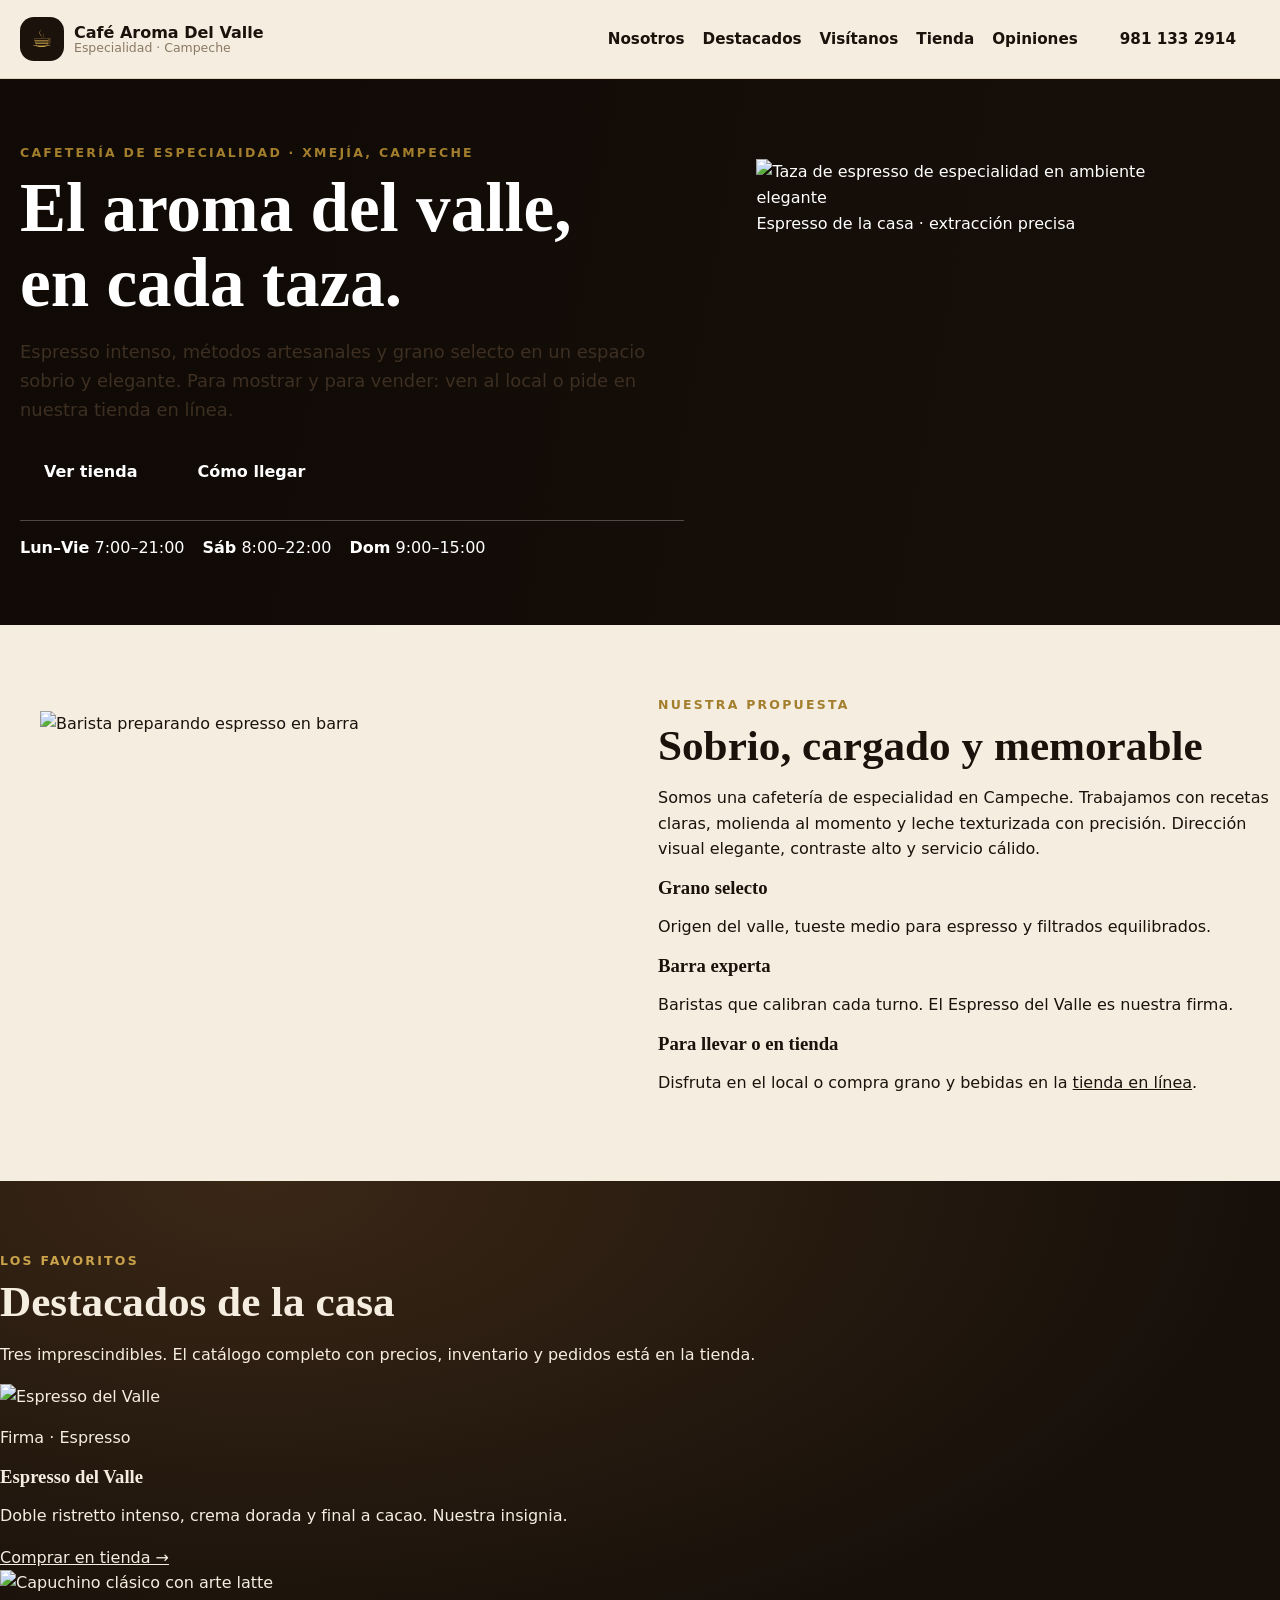
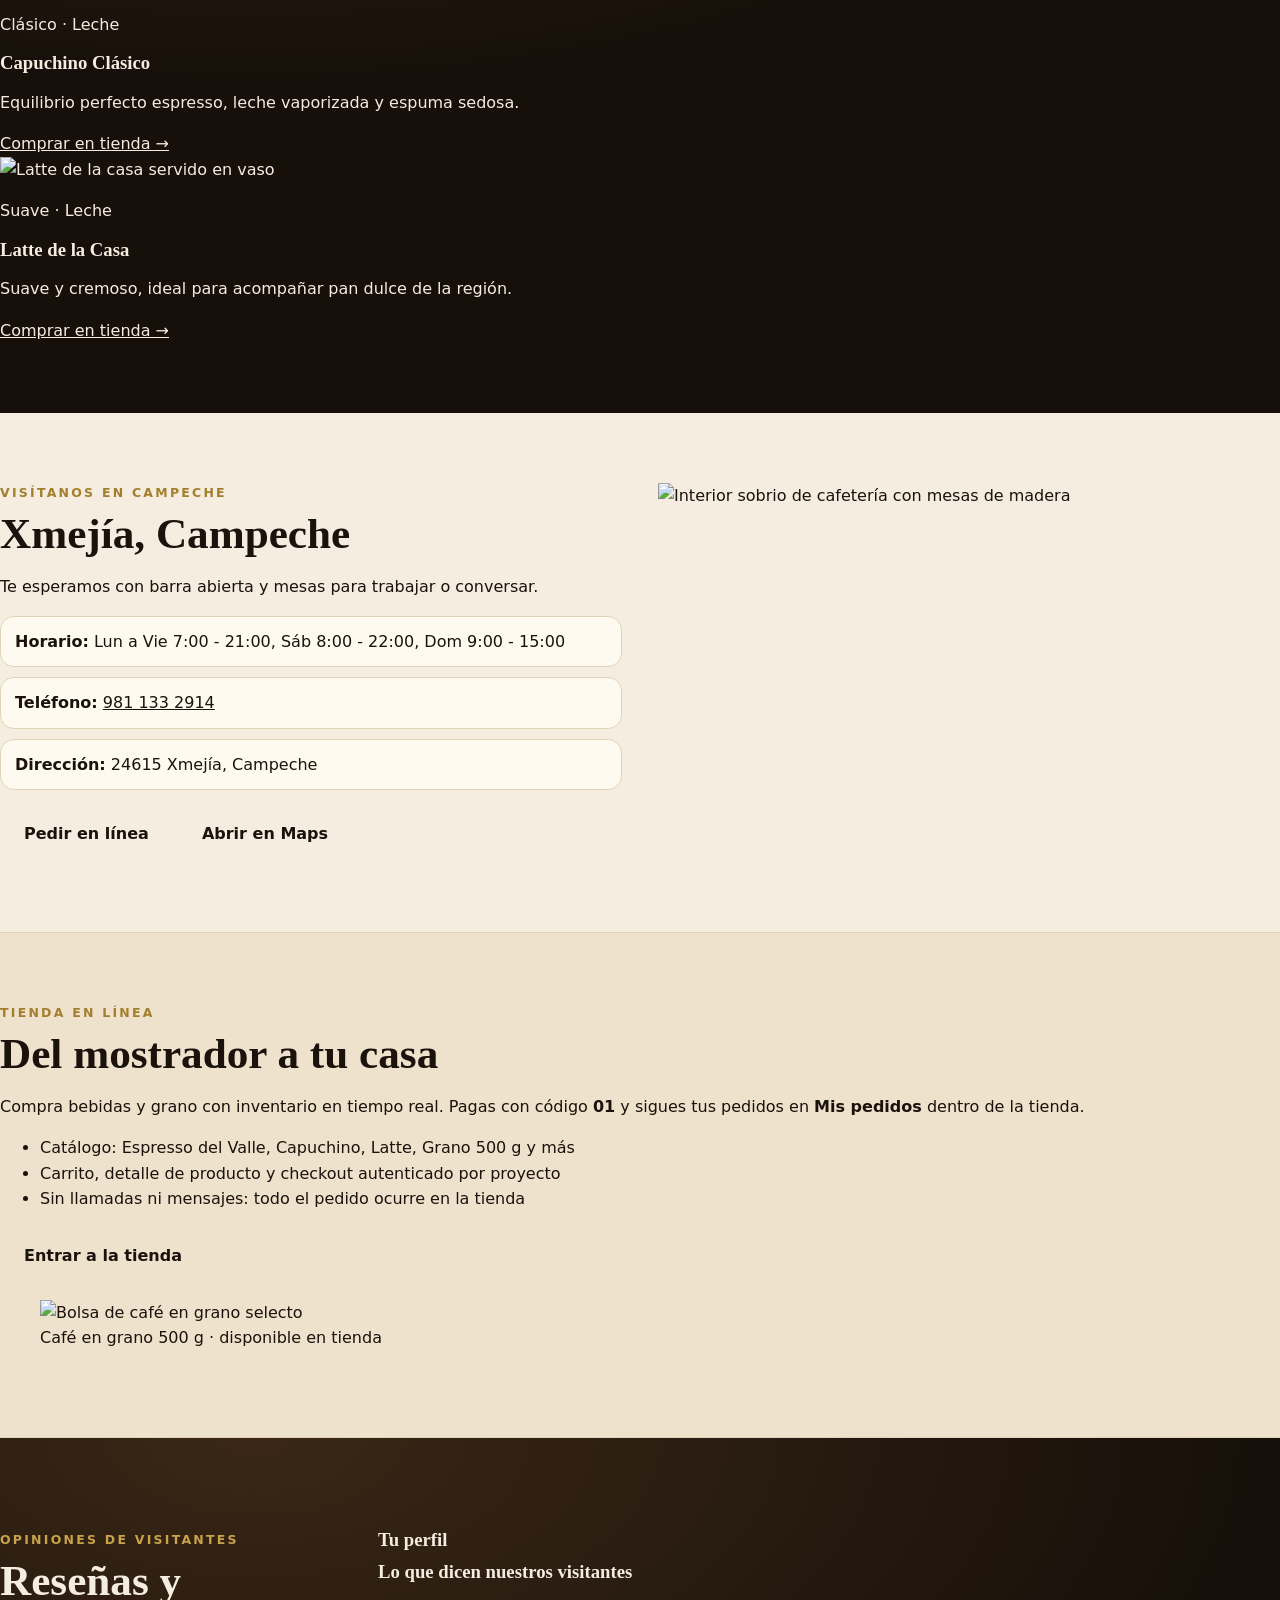
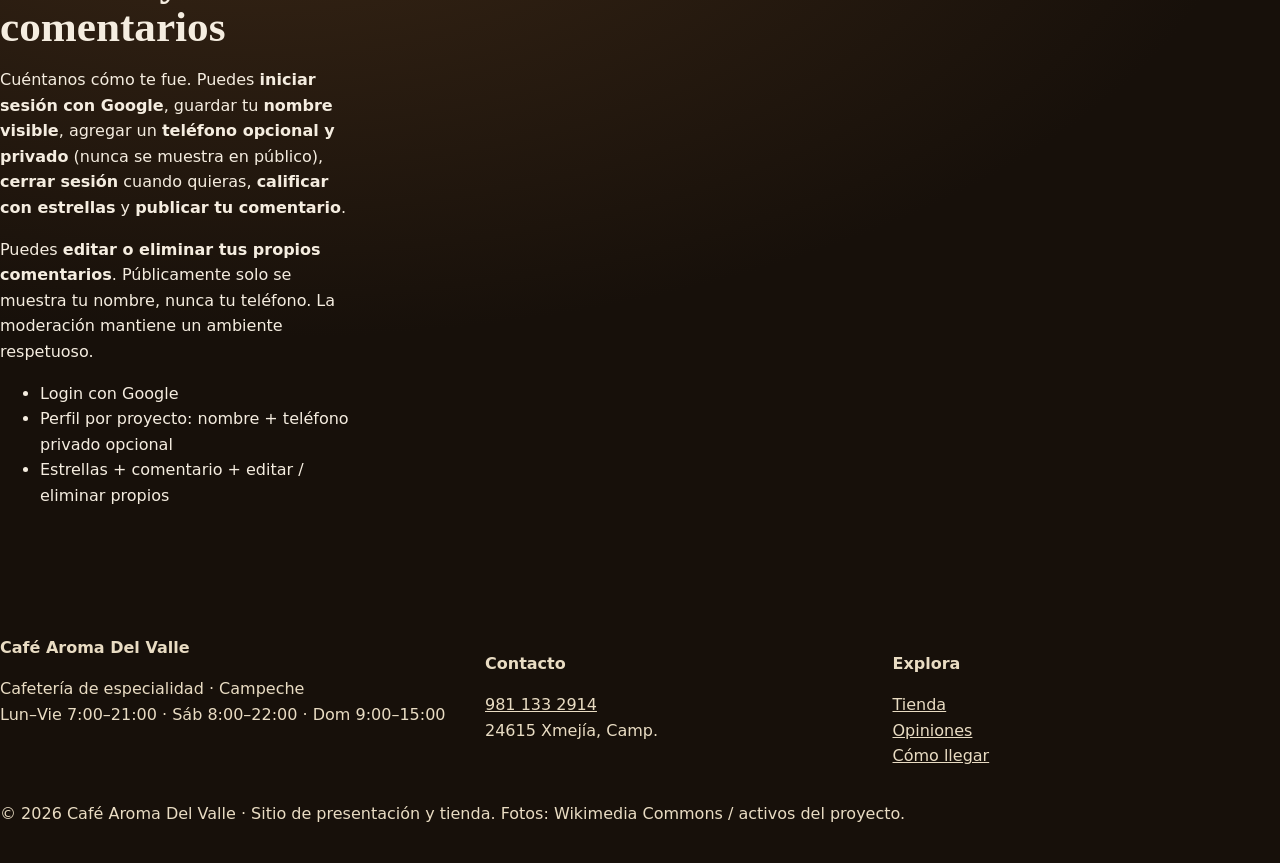
==== commit edde729a: "generate index.html" ====
--- a/index.html
+++ b/index.html
@@ -4,46 +4,39 @@
 <meta charset="UTF-8">
 <meta name="viewport" content="width=device-width, initial-scale=1.0">
 <title>Café Aroma Del Valle — Cafetería de especialidad en Campeche</title>
-<meta name="description" content="Café Aroma Del Valle, cafetería de especialidad en Campeche. Espresso del Valle, métodos artesanales y tienda en línea con pago con código 01.">
+<meta name="description" content="Café Aroma Del Valle, cafetería de especialidad en Campeche. Espresso, capuchino, latte y grano selecto. Lun a Vie 7:00-21:00, Sáb 8:00-22:00, Dom 9:00-15:00. Tel 9811332914.">
 <link rel="stylesheet" href="styles.css">
-<link rel="preconnect" href="https://fonts.googleapis.com">
-<link rel="preconnect" href="https://fonts.gstatic.com" crossorigin>
-<link href="https://fonts.googleapis.com/css2?family=Playfair+Display:wght@600;700;800&family=Inter:wght@400;500;600;700&display=swap" rel="stylesheet">
 </head>
 <body>
-<header class="site-header" id="inicio-site">
-  <div class="container header-inner">
+<header class="site-header">
+  <div class="wrap header-inner">
     <a class="brand" href="index.html" aria-label="Café Aroma Del Valle inicio" data-eb-editable="link" data-eb-key="index.a.1" data-eb-role="a" data-eb-kind="link">
       <span class="brand-mark" aria-hidden="true">☕</span>
-      <span class="brand-text"><strong>Café Aroma Del Valle</strong><small>Cafetería de especialidad · Campeche</small></span>
+      <span class="brand-text"><strong>Café Aroma Del Valle</strong><small>Especialidad · Campeche</small></span>
     </a>
     <nav class="main-nav" id="mainNav" aria-label="Navegación principal">
-      <a href="#inicio" data-eb-editable="link" data-eb-key="index.a.2" data-eb-role="a" data-eb-kind="link">Inicio</a>
-      <a href="#nosotros" data-eb-editable="link" data-eb-key="index.a.3" data-eb-role="a" data-eb-kind="link">Nosotros</a>
-      <a href="#destacados" data-eb-editable="link" data-eb-key="index.a.4" data-eb-role="a" data-eb-kind="link">Destacados</a>
-      <a href="#visita" data-eb-editable="link" data-eb-key="index.a.5" data-eb-role="a" data-eb-kind="link">Visita</a>
+      <a href="#propuesta" data-eb-editable="link" data-eb-key="index.a.2" data-eb-role="a" data-eb-kind="link">Nosotros</a>
+      <a href="#destacados" data-eb-editable="link" data-eb-key="index.a.3" data-eb-role="a" data-eb-kind="link">Destacados</a>
+      <a href="#visita" data-eb-editable="link" data-eb-key="index.a.4" data-eb-role="a" data-eb-kind="link">Visítanos</a>
+      <a href="tienda/index.html" data-eb-editable="link" data-eb-key="index.a.5" data-eb-role="a" data-eb-kind="link">Tienda</a>
       <a href="#opiniones" data-eb-editable="link" data-eb-key="index.a.6" data-eb-role="a" data-eb-kind="link">Opiniones</a>
-      <a href="tienda/index.html" class="btn btn-gold btn-sm" data-eb-editable="link" data-eb-key="index.a.7" data-eb-role="a" data-eb-kind="link">Tienda</a>
+      <a class="btn btn-small" href="tel:+529811332914" data-eb-editable="link" data-eb-key="index.a.7" data-eb-role="a" data-eb-kind="link">981 133 2914</a>
     </nav>
-    <div class="header-actions">
-      <a class="header-phone" href="tel:+529811332914" data-eb-editable="link" data-eb-key="index.a.8" data-eb-role="a" data-eb-kind="link">981 133 2914</a>
-      <button class="nav-toggle" id="navToggle" aria-label="Abrir menú" aria-expanded="false" data-eb-editable="link" data-eb-key="index.button.9" data-eb-role="button" data-eb-kind="link">☰</button>
-    </div>
+    <button class="nav-toggle" id="navToggle" aria-expanded="false" aria-controls="mainNav" aria-label="Abrir menú" data-eb-editable="link" data-eb-key="index.button.8" data-eb-role="button" data-eb-kind="link">☰</button>
   </div>
 </header>
 
 <main>
 <!-- HERO -->
-<section class="hero" id="inicio">
-  <div class="hero-bg" role="img" aria-label="Interior elegante de cafetería de especialidad"></div>
-  <div class="container hero-grid">
+<section class="hero">
+  <div class="wrap hero-grid">
     <div class="hero-copy">
-      <p class="eyebrow" data-eb-editable="text" data-eb-key="index.p.10" data-eb-role="p" data-eb-kind="text">Campeche · Desde el corazón de Xmejía</p>
-      <h1 data-eb-editable="text" data-eb-key="index.h1.11" data-eb-role="h1" data-eb-kind="text">El aroma que <em>se queda</em> contigo.</h1>
-      <p class="lead" data-eb-editable="text" data-eb-key="index.p.12" data-eb-role="p" data-eb-kind="text">Cafetería de especialidad: espresso de altura, métodos artesanales, tueste fresco y un espacio elegante, sobrio y cálido para trabajar, conversar o simplemente disfrutar.</p>
+      <p class="eyebrow" data-eb-editable="text" data-eb-key="index.p.9" data-eb-role="p" data-eb-kind="text">Cafetería de especialidad · Xmejía, Campeche</p>
+      <h1 data-eb-editable="text" data-eb-key="index.h1.10" data-eb-role="h1" data-eb-kind="text">El aroma del valle,<br>en cada taza.</h1>
+      <p class="lead" data-eb-editable="text" data-eb-key="index.p.11" data-eb-role="p" data-eb-kind="text">Espresso intenso, métodos artesanales y grano selecto en un espacio sobrio y elegante. Para mostrar y para vender: ven al local o pide en nuestra tienda en línea.</p>
       <div class="hero-cta">
-        <a href="tienda/index.html" class="btn btn-gold" data-eb-editable="link" data-eb-key="index.a.13" data-eb-role="a" data-eb-kind="link">Ver tienda y pedir</a>
-        <a href="#visita" class="btn btn-outline" data-eb-editable="link" data-eb-key="index.a.14" data-eb-role="a" data-eb-kind="link">Cómo llegar · Horarios</a>
+        <a class="btn" href="tienda/index.html" data-eb-editable="link" data-eb-key="index.a.12" data-eb-role="a" data-eb-kind="link">Ver tienda</a>
+        <a class="btn btn-ghost" href="#visita" data-eb-editable="link" data-eb-key="index.a.13" data-eb-role="a" data-eb-kind="link">Cómo llegar</a>
       </div>
       <ul class="hero-meta">
         <li><strong>Lun–Vie</strong> 7:00–21:00</li>
@@ -51,119 +44,138 @@
         <li><strong>Dom</strong> 9:00–15:00</li>
       </ul>
     </div>
-    <aside class="hero-card" aria-label="Producto destacado">
-      <img src="https://itm-void-excepcional.pages.dev/api/itm-project-assets?file=0323ac94-9f07-47de-a598-593b2d98a83f" alt="Espresso del Valle" width="640" height="640" loading="eager" data-eb-editable="image" data-eb-key="index.img.15" data-eb-role="img" data-eb-kind="image">
-      <div class="hero-card-body">
-        <p class="card-kicker" data-eb-editable="text" data-eb-key="index.p.16" data-eb-role="p" data-eb-kind="text">El favorito de la casa</p>
-        <h2 data-eb-editable="text" data-eb-key="index.h2.17" data-eb-role="h2" data-eb-kind="text">Espresso del Valle</h2>
-        <p data-eb-editable="text" data-eb-key="index.p.18" data-eb-role="p" data-eb-kind="text">Intenso, achocolatado, con crema dorada persistente. Nuestro insignia en grano y en taza.</p>
-        <a href="tienda/index.html" class="btn btn-dark btn-sm" data-eb-editable="link" data-eb-key="index.a.19" data-eb-role="a" data-eb-kind="link">Comprar en tienda</a>
-      </div>
-    </aside>
-  </div>
-</section>
-
-<!-- CINTA -->
-<div class="strip" aria-hidden="true">
-  <div class="container strip-inner">
-    <span>Tueste fresco semanal</span><i>·</i>
-    <span>Grano de altura</span><i>·</i>
-    <span>Métodos V60 · Chemex · Prensa</span><i>·</i>
-    <span>Pago con código 01</span><i>·</i>
-    <span>Campeche</span>
-  </div>
-</div>
-
-<!-- NOSOTROS -->
-<section class="section" id="nosotros">
-  <div class="container grid-2">
-    <div>
-      <p class="eyebrow" data-eb-editable="text" data-eb-key="index.p.20" data-eb-role="p" data-eb-kind="text">Nuestra casa</p>
-      <h2 data-eb-editable="text" data-eb-key="index.h2.21" data-eb-role="h2" data-eb-kind="text">Elegancia sobria,<br>café de verdad.</h2>
-      <p data-eb-editable="text" data-eb-key="index.p.22" data-eb-role="p" data-eb-kind="text">Somos <strong>Café Aroma Del Valle</strong>, una cafetería de especialidad en Campeche. Trabajamos lotes selectos, molienda al momento y recetas calibradas. Nada pretencioso: madera oscura, luz cálida, barra a la vista y baristas que te explican lo que tomas.</p>
-      <div class="feature-grid">
-        <div class="feature"><h3 data-eb-editable="text" data-eb-key="index.h3.23" data-eb-role="h3" data-eb-kind="text">Especialidad</h3><p data-eb-editable="text" data-eb-key="index.p.24" data-eb-role="p" data-eb-kind="text">Espresso, filtrados y bebidas de autor con leche de la región.</p></div>
-        <div class="feature"><h3 data-eb-editable="text" data-eb-key="index.h3.25" data-eb-role="h3" data-eb-kind="text">Para llevar y en grano</h3><p data-eb-editable="text" data-eb-key="index.p.26" data-eb-role="p" data-eb-kind="text">Todo lo de la barra también disponible en nuestra tienda en línea.</p></div>
-        <div class="feature"><h3 data-eb-editable="text" data-eb-key="index.h3.27" data-eb-role="h3" data-eb-kind="text">Espacio para ti</h3><p data-eb-editable="text" data-eb-key="index.p.28" data-eb-role="p" data-eb-kind="text">Wi-Fi, enchufes, rincón de lectura. Ven a trabajar o a desconectar.</p></div>
-        <div class="feature"><h3 data-eb-editable="text" data-eb-key="index.h3.29" data-eb-role="h3" data-eb-kind="text">Origen trazable</h3><p data-eb-editable="text" data-eb-key="index.p.30" data-eb-role="p" data-eb-kind="text">Compramos a productores del sureste mexicano, pago justo.</p></div>
-      </div>
-      <a href="tienda/index.html" class="btn btn-dark" data-eb-editable="link" data-eb-key="index.a.31" data-eb-role="a" data-eb-kind="link">Explorar la tienda</a>
-    </div>
-    <div class="media-stack">
-      <img class="media-main" src="https://thumb.wikimedia.org/wikipedia/commons/thumb/8/85/Cup_of_coffee_on_the_table_and_woman_playing_guitar_in_a_blurry_background.jpg/960px-Cup_of_coffee_on_the_table_and_woman_playing_guitar_in_a_blurry_background.jpg" alt="Taza de café sobre mesa en ambiente cálido" loading="lazy" data-eb-editable="image" data-eb-key="index.img.32" data-eb-role="img" data-eb-kind="image">
-      <div class="media-badge">
-        <strong>4.9 ★</strong>
-        <span>Valoración de nuestros visitantes en reseñas</span>
-      </div>
-      <img class="media-small" src="https://thumb.wikimedia.org/wikipedia/commons/thumb/c/c8/Interior_Johnie%27s_Coffee_Shop_2021_2.jpg/960px-Interior_Johnie%27s_Coffee_Shop_2021_2.jpg" alt="Interior de cafetería elegante con madera" loading="lazy" data-eb-editable="image" data-eb-key="index.img.33" data-eb-role="img" data-eb-kind="image">
+    <figure class="hero-media">
+      <img src="https://upload.wikimedia.org/wikipedia/commons/thumb/f/fd/Espresso_cup.jpg/1920px-Espresso_cup.jpg" alt="Taza de espresso de especialidad en ambiente elegante" loading="eager" fetchpriority="high" data-eb-editable="image" data-eb-key="index.img.14" data-eb-role="img" data-eb-kind="image">
+      <figcaption>Espresso de la casa · extracción precisa</figcaption>
+    </figure>
+  </div>
+</section>
+
+<!-- PROPUESTA / SOBRE -->
+<section class="section" id="propuesta">
+  <div class="wrap grid-2">
+    <figure class="framed">
+      <img src="https://upload.wikimedia.org/wikipedia/commons/5/59/Barista_Portland.jpg" alt="Barista preparando espresso en barra" loading="lazy" data-eb-editable="image" data-eb-key="index.img.15" data-eb-role="img" data-eb-kind="image">
+    </figure>
+    <div>
+      <p class="eyebrow" data-eb-editable="text" data-eb-key="index.p.16" data-eb-role="p" data-eb-kind="text">Nuestra propuesta</p>
+      <h2 data-eb-editable="text" data-eb-key="index.h2.17" data-eb-role="h2" data-eb-kind="text">Sobrio, cargado y memorable</h2>
+      <p data-eb-editable="text" data-eb-key="index.p.18" data-eb-role="p" data-eb-kind="text">Somos una cafetería de especialidad en Campeche. Trabajamos con recetas claras, molienda al momento y leche texturizada con precisión. Dirección visual elegante, contraste alto y servicio cálido.</p>
+      <div class="feature-list">
+        <article><h3 data-eb-editable="text" data-eb-key="index.h3.19" data-eb-role="h3" data-eb-kind="text">Grano selecto</h3><p data-eb-editable="text" data-eb-key="index.p.20" data-eb-role="p" data-eb-kind="text">Origen del valle, tueste medio para espresso y filtrados equilibrados.</p></article>
+        <article><h3 data-eb-editable="text" data-eb-key="index.h3.21" data-eb-role="h3" data-eb-kind="text">Barra experta</h3><p data-eb-editable="text" data-eb-key="index.p.22" data-eb-role="p" data-eb-kind="text">Baristas que calibran cada turno. El Espresso del Valle es nuestra firma.</p></article>
+        <article><h3 data-eb-editable="text" data-eb-key="index.h3.23" data-eb-role="h3" data-eb-kind="text">Para llevar o en tienda</h3><p data-eb-editable="text" data-eb-key="index.p.24" data-eb-role="p" data-eb-kind="text">Disfruta en el local o compra grano y bebidas en la <a href="tienda/index.html" data-eb-editable="link" data-eb-key="index.a.25" data-eb-role="a" data-eb-kind="link">tienda en línea</a>.</p></article>
+      </div>
     </div>
   </div>
 </section>
 
 <!-- DESTACADOS -->
 <section class="section section-dark" id="destacados">
-  <div class="container">
-    <div class="section-head">
-      <div><p class="eyebrow eyebrow-light" data-eb-editable="text" data-eb-key="index.p.34" data-eb-role="p" data-eb-kind="text">Los imperdibles</p><h2 data-eb-editable="text" data-eb-key="index.h2.35" data-eb-role="h2" data-eb-kind="text">Destacados de la casa</h2></div>
-      <a href="tienda/index.html" class="btn btn-gold btn-sm" data-eb-editable="link" data-eb-key="index.a.36" data-eb-role="a" data-eb-kind="link">Ver catálogo completo</a>
-    </div>
-    <div class="cards-3">
-      <article class="product-showcase">
-        <img src="https://itm-void-excepcional.pages.dev/api/itm-project-assets?file=0323ac94-9f07-47de-a598-593b2d98a83f" alt="Espresso del Valle" loading="lazy" data-eb-editable="image" data-eb-key="index.img.37" data-eb-role="img" data-eb-kind="image">
-        <div class="product-showcase-body">
-          <p class="tag" data-eb-editable="text" data-eb-key="index.p.38" data-eb-role="p" data-eb-kind="text">Insiginia · Espresso</p>
-          <h3 data-eb-editable="text" data-eb-key="index.h3.39" data-eb-role="h3" data-eb-kind="text">Espresso del Valle</h3>
-          <p data-eb-editable="text" data-eb-key="index.p.40" data-eb-role="p" data-eb-kind="text">Notas de cacao, piloncillo y naranja. Disponible en taza, en grano de 250g y 1kg en tienda.</p>
-          <a href="tienda/index.html" class="link-gold" data-eb-editable="link" data-eb-key="index.a.41" data-eb-role="a" data-eb-kind="link">Comprar ahora →</a>
+  <div class="wrap">
+    <p class="eyebrow eyebrow-light" data-eb-editable="text" data-eb-key="index.p.26" data-eb-role="p" data-eb-kind="text">Los favoritos</p>
+    <h2 data-eb-editable="text" data-eb-key="index.h2.27" data-eb-role="h2" data-eb-kind="text">Destacados de la casa</h2>
+    <p class="section-sub" data-eb-editable="text" data-eb-key="index.p.28" data-eb-role="p" data-eb-kind="text">Tres imprescindibles. El catálogo completo con precios, inventario y pedidos está en la tienda.</p>
+    <div class="cards">
+      <article class="card">
+        <img src="https://itm-void-excepcional.pages.dev/api/itm-project-assets?file=0323ac94-9f07-47de-a598-593b2d98a83f" alt="Espresso del Valle" loading="lazy" data-eb-editable="image" data-eb-key="index.img.29" data-eb-role="img" data-eb-kind="image">
+        <div class="card-body">
+          <p class="card-cat" data-eb-editable="text" data-eb-key="index.p.30" data-eb-role="p" data-eb-kind="text">Firma · Espresso</p>
+          <h3 data-eb-editable="text" data-eb-key="index.h3.31" data-eb-role="h3" data-eb-kind="text">Espresso del Valle</h3>
+          <p data-eb-editable="text" data-eb-key="index.p.32" data-eb-role="p" data-eb-kind="text">Doble ristretto intenso, crema dorada y final a cacao. Nuestra insignia.</p>
+          <a class="card-link" href="tienda/index.html" data-eb-editable="link" data-eb-key="index.a.33" data-eb-role="a" data-eb-kind="link">Comprar en tienda →</a>
         </div>
       </article>
-      <article class="mini-card"><h3 data-eb-editable="text" data-eb-key="index.h3.42" data-eb-role="h3" data-eb-kind="text">V60 de la casa</h3><p data-eb-editable="text" data-eb-key="index.p.43" data-eb-role="p" data-eb-kind="text">Filtrado limpio y floral, ideal para media mañana. Pregunta por el lote del día.</p><span class="price-hint">Desde $55 en barra</span></article>
-      <article class="mini-card"><h3 data-eb-editable="text" data-eb-key="index.h3.44" data-eb-role="h3" data-eb-kind="text">Capuchino Valle</h3><p data-eb-editable="text" data-eb-key="index.p.45" data-eb-role="p" data-eb-kind="text">Leche sedosa, doble espresso, cacao espolvoreado. El más pedido del sábado.</p><span class="price-hint">Desde $65 en barra</span></article>
-      <article class="mini-card"><h3 data-eb-editable="text" data-eb-key="index.h3.46" data-eb-role="h3" data-eb-kind="text">Mocha Xmejía</h3><p data-eb-editable="text" data-eb-key="index.p.47" data-eb-role="p" data-eb-kind="text">Chocolate semi-amargo campechano + espresso. Para los días de antojo.</p><span class="price-hint">Desde $72 en barra</span></article>
-      <article class="mini-card"><h3 data-eb-editable="text" data-eb-key="index.h3.48" data-eb-role="h3" data-eb-kind="text">Cold Brew 12h</h3><p data-eb-editable="text" data-eb-key="index.p.49" data-eb-role="p" data-eb-kind="text">Extracción en frío, dulce natural, servido con hielo de café.</p><span class="price-hint">Desde $68 en barra</span></article>
-      <article class="mini-card"><h3 data-eb-editable="text" data-eb-key="index.h3.50" data-eb-role="h3" data-eb-kind="text">Panadería local</h3><p data-eb-editable="text" data-eb-key="index.p.51" data-eb-role="p" data-eb-kind="text">Pan de masa madre y roles de canela de panaderos vecinos.</p><span class="price-hint">Desde $35 en barra</span></article>
-    </div>
-    <p class="store-note" data-eb-editable="text" data-eb-key="index.p.52" data-eb-role="p" data-eb-kind="text">Precios finales, inventario y pago con código <strong>01</strong> únicamente en nuestra <a href="tienda/index.html" data-eb-editable="link" data-eb-key="index.a.53" data-eb-role="a" data-eb-kind="link">tienda en línea</a>. El runtime ITM conecta catálogo, carrito e inventario automáticamente.</p>
+      <article class="card">
+        <img src="https://upload.wikimedia.org/wikipedia/commons/9/9f/Cappuccino_latte_art_2006-04-14.jpg" alt="Capuchino clásico con arte latte" loading="lazy" data-eb-editable="image" data-eb-key="index.img.34" data-eb-role="img" data-eb-kind="image">
+        <div class="card-body">
+          <p class="card-cat" data-eb-editable="text" data-eb-key="index.p.35" data-eb-role="p" data-eb-kind="text">Clásico · Leche</p>
+          <h3 data-eb-editable="text" data-eb-key="index.h3.36" data-eb-role="h3" data-eb-kind="text">Capuchino Clásico</h3>
+          <p data-eb-editable="text" data-eb-key="index.p.37" data-eb-role="p" data-eb-kind="text">Equilibrio perfecto espresso, leche vaporizada y espuma sedosa.</p>
+          <a class="card-link" href="tienda/index.html" data-eb-editable="link" data-eb-key="index.a.38" data-eb-role="a" data-eb-kind="link">Comprar en tienda →</a>
+        </div>
+      </article>
+      <article class="card">
+        <img src="https://upload.wikimedia.org/wikipedia/commons/thumb/7/78/Glass_of_Coffee_Latte_with_Pastry_%282%29.jpg/1920px-Glass_of_Coffee_Latte_with_Pastry_%282%29.jpg" alt="Latte de la casa servido en vaso" loading="lazy" data-eb-editable="image" data-eb-key="index.img.39" data-eb-role="img" data-eb-kind="image">
+        <div class="card-body">
+          <p class="card-cat" data-eb-editable="text" data-eb-key="index.p.40" data-eb-role="p" data-eb-kind="text">Suave · Leche</p>
+          <h3 data-eb-editable="text" data-eb-key="index.h3.41" data-eb-role="h3" data-eb-kind="text">Latte de la Casa</h3>
+          <p data-eb-editable="text" data-eb-key="index.p.42" data-eb-role="p" data-eb-kind="text">Suave y cremoso, ideal para acompañar pan dulce de la región.</p>
+          <a class="card-link" href="tienda/index.html" data-eb-editable="link" data-eb-key="index.a.43" data-eb-role="a" data-eb-kind="link">Comprar en tienda →</a>
+        </div>
+      </article>
+    </div>
   </div>
 </section>
 
 <!-- VISITA -->
 <section class="section" id="visita">
-  <div class="container grid-2">
-    <div>
-      <p class="eyebrow" data-eb-editable="text" data-eb-key="index.p.54" data-eb-role="p" data-eb-kind="text">Visítanos</p>
-      <h2 data-eb-editable="text" data-eb-key="index.h2.55" data-eb-role="h2" data-eb-kind="text">Estamos en Xmejía, Campeche</h2>
+  <div class="wrap grid-2">
+    <div>
+      <p class="eyebrow" data-eb-editable="text" data-eb-key="index.p.44" data-eb-role="p" data-eb-kind="text">Visítanos en Campeche</p>
+      <h2 data-eb-editable="text" data-eb-key="index.h2.45" data-eb-role="h2" data-eb-kind="text">Xmejía, Campeche</h2>
+      <p data-eb-editable="text" data-eb-key="index.p.46" data-eb-role="p" data-eb-kind="text">Te esperamos con barra abierta y mesas para trabajar o conversar.</p>
       <ul class="info-list">
-        <li><strong>Dirección:</strong> 24615 Xmejía, Campeche, México</li>
-        <li><strong>Horario:</strong> Lun a Vie 7:00–21:00 · Sáb 8:00–22:00 · Dom 9:00–15:00</li>
-        <li><strong>Teléfono:</strong> <a href="tel:+529811332914" data-eb-editable="link" data-eb-key="index.a.56" data-eb-role="a" data-eb-kind="link">981 133 2914</a> (informes y reservaciones, no para pedidos — los pedidos son en la tienda)</li>
-        <li><strong>Cómo comprar:</strong> elige tus productos en la <a href="tienda/index.html" data-eb-editable="link" data-eb-key="index.a.57" data-eb-role="a" data-eb-kind="link">tienda</a>, agrégalos al carrito y paga con tu código 01.</li>
-      </ul>
-      <div class="btn-row">
-        <a class="btn btn-dark" href="tienda/index.html" data-eb-editable="link" data-eb-key="index.a.58" data-eb-role="a" data-eb-kind="link">Ir a la tienda</a>
-        <a class="btn btn-outline-dark" href="https://www.google.com/maps/search/?api=1&query=24615+Xmej%C3%ADa+Campeche" target="_blank" rel="noopener" data-eb-editable="link" data-eb-key="index.a.59" data-eb-role="a" data-eb-kind="link">Abrir en Google Maps</a>
-      </div>
-    </div>
-    <div class="map-wrap">
-      <iframe title="Mapa Café Aroma Del Valle en Xmejía Campeche" src="https://www.google.com/maps/embed?pb=!1m18!1m12!1m3!1d3767.1903799236984!2d-89.3778403240613!3d19.230532947101622!2m3!1f0!2f0!3f0!3m2!1i1024!2i768!4f13.1!3m3!1m2!1s0x8f59cae167855d67%3A0x5959cb7fbdfd01d9!2s24615%20Xmej%C3%ADa%2C%20Camp.!5e0!3m2!1ses-419!2smx!4v1788402426427!5m2!1ses-419!2smx" width="600" height="450" style="border:0" allowfullscreen loading="lazy" referrerpolicy="strict-origin-when-cross-origin"></iframe>
-    </div>
-  </div>
-</section>
-
-<!-- OPINIONES / COMENTARIOS ITM -->
-<section class="section section-cream" id="opiniones" data-itm-comments-shell data-project-id="281a419a-ce5a-4402-bc18-6fa46e6c212f">
-  <div class="container">
-    <p class="eyebrow" data-eb-editable="text" data-eb-key="index.p.60" data-eb-role="p" data-eb-kind="text">Comunidad</p>
-    <h2 data-eb-editable="text" data-eb-key="index.h2.61" data-eb-role="h2" data-eb-kind="text">Opiniones y reseñas</h2>
-    <p class="section-intro" data-eb-editable="text" data-eb-key="index.p.62" data-eb-role="p" data-eb-kind="text">¿Ya nos visitaste? <strong>Inicia sesión con Google</strong>, guarda tu <strong>nombre visible</strong> y tu <strong>teléfono opcional y privado</strong> (nunca se muestra en público), <strong>cierra sesión</strong> cuando quieras, <strong>califica con estrellas</strong> y <strong>publica tu comentario</strong>. Puedes <strong>editar o eliminar</strong> tus propios comentarios en cualquier momento. Solo mostramos públicamente tu nombre.</p>
-    <div class="comments-grid">
-      <div class="comments-profile-card">
-        <h3 data-eb-editable="text" data-eb-key="index.h3.63" data-eb-role="h3" data-eb-kind="text">Tu perfil</h3>
-        <p class="muted" data-eb-editable="text" data-eb-key="index.p.64" data-eb-role="p" data-eb-kind="text">Aquí gestionas tu sesión de Google, tu nombre público y tu teléfono privado.</p>
+        <li><strong>Horario:</strong> Lun a Vie 7:00 - 21:00, Sáb 8:00 - 22:00, Dom 9:00 - 15:00</li>
+        <li><strong>Teléfono:</strong> <a href="tel:+529811332914" data-eb-editable="link" data-eb-key="index.a.47" data-eb-role="a" data-eb-kind="link">981 133 2914</a></li>
+        <li><strong>Dirección:</strong> 24615 Xmejía, Campeche</li>
+      </ul>
+      <div class="inline-cta">
+        <a class="btn" href="tienda/index.html" data-eb-editable="link" data-eb-key="index.a.48" data-eb-role="a" data-eb-kind="link">Pedir en línea</a>
+        <a class="btn btn-ghost" href="https://www.google.com/maps/search/?api=1&query=Xmej%C3%ADa+Campeche" target="_blank" rel="noopener" data-eb-editable="link" data-eb-key="index.a.49" data-eb-role="a" data-eb-kind="link">Abrir en Maps</a>
+      </div>
+    </div>
+    <div class="visita-media">
+      <img src="https://upload.wikimedia.org/wikipedia/commons/thumb/c/c8/Interior_Johnie%27s_Coffee_Shop_2021_2.jpg/1920px-Interior_Johnie%27s_Coffee_Shop_2021_2.jpg" alt="Interior sobrio de cafetería con mesas de madera" loading="lazy" data-eb-editable="image" data-eb-key="index.img.50" data-eb-role="img" data-eb-kind="image">
+      <div class="map-embed">
+        <iframe title="Mapa Café Aroma Del Valle en Campeche" src="https://www.google.com/maps/embed?pb=!1m18!1m12!1m3!1d3767.1903799236984!2d-89.3778403240613!3d19.230532947101622!2m3!1f0!2f0!3f0!3m2!1i1024!2i768!4f13.1!3m3!1m2!1s0x8f59cae167855d67%3A0x5959cb7fbdfd01d9!2s24615%20Xmej%C3%ADa%2C%20Camp.!5e0!3m2!1ses-419!2smx!4v1788402426427!5m2!1ses-419!2smx" width="600" height="320" style="border:0" allowfullscreen loading="lazy" referrerpolicy="no-referrer-when-downgrade"></iframe>
+      </div>
+    </div>
+  </div>
+</section>
+
+<!-- TEASER TIENDA -->
+<section class="section section-cream">
+  <div class="wrap teaser-grid">
+    <div>
+      <p class="eyebrow" data-eb-editable="text" data-eb-key="index.p.51" data-eb-role="p" data-eb-kind="text">Tienda en línea</p>
+      <h2 data-eb-editable="text" data-eb-key="index.h2.52" data-eb-role="h2" data-eb-kind="text">Del mostrador a tu casa</h2>
+      <p data-eb-editable="text" data-eb-key="index.p.53" data-eb-role="p" data-eb-kind="text">Compra bebidas y grano con inventario en tiempo real. Pagas con código <strong>01</strong> y sigues tus pedidos en <strong>Mis pedidos</strong> dentro de la tienda.</p>
+      <ul class="check-list">
+        <li>Catálogo: Espresso del Valle, Capuchino, Latte, Grano 500 g y más</li>
+        <li>Carrito, detalle de producto y checkout autenticado por proyecto</li>
+        <li>Sin llamadas ni mensajes: todo el pedido ocurre en la tienda</li>
+      </ul>
+      <a class="btn" href="tienda/index.html" data-eb-editable="link" data-eb-key="index.a.54" data-eb-role="a" data-eb-kind="link">Entrar a la tienda</a>
+    </div>
+    <figure class="framed">
+      <img src="https://upload.wikimedia.org/wikipedia/commons/thumb/5/53/Coffee_bag_2.jpg/1920px-Coffee_bag_2.jpg" alt="Bolsa de café en grano selecto" loading="lazy" data-eb-editable="image" data-eb-key="index.img.55" data-eb-role="img" data-eb-kind="image">
+      <figcaption>Café en grano 500 g · disponible en tienda</figcaption>
+    </figure>
+  </div>
+</section>
+
+<!-- OPINIONES / COMENTARIOS -->
+<section class="section section-dark" id="opiniones" data-itm-comments-shell data-project-id="281a419a-ce5a-4402-bc18-6fa46e6c212f">
+  <div class="wrap comments-grid">
+    <div class="comments-intro">
+      <p class="eyebrow eyebrow-light" data-eb-editable="text" data-eb-key="index.p.56" data-eb-role="p" data-eb-kind="text">Opiniones de visitantes</p>
+      <h2 data-eb-editable="text" data-eb-key="index.h2.57" data-eb-role="h2" data-eb-kind="text">Reseñas y comentarios</h2>
+      <p data-eb-editable="text" data-eb-key="index.p.58" data-eb-role="p" data-eb-kind="text">Cuéntanos cómo te fue. Puedes <strong>iniciar sesión con Google</strong>, guardar tu <strong>nombre visible</strong>, agregar un <strong>teléfono opcional y privado</strong> (nunca se muestra en público), <strong>cerrar sesión</strong> cuando quieras, <strong>calificar con estrellas</strong> y <strong>publicar tu comentario</strong>.</p>
+      <p class="muted-light" data-eb-editable="text" data-eb-key="index.p.59" data-eb-role="p" data-eb-kind="text">Puedes <strong>editar o eliminar tus propios comentarios</strong>. Públicamente solo se muestra tu nombre, nunca tu teléfono. La moderación mantiene un ambiente respetuoso.</p>
+      <ul class="check-list check-light">
+        <li>Login con Google</li>
+        <li>Perfil por proyecto: nombre + teléfono privado opcional</li>
+        <li>Estrellas + comentario + editar / eliminar propios</li>
+      </ul>
+    </div>
+    <div class="comments-widget">
+      <div class="profile-card">
+        <h3 data-eb-editable="text" data-eb-key="index.h3.60" data-eb-role="h3" data-eb-kind="text">Tu perfil</h3>
         <div data-itm-profile data-project-id="281a419a-ce5a-4402-bc18-6fa46e6c212f"></div>
       </div>
-      <div class="comments-list-card">
-        <h3 data-eb-editable="text" data-eb-key="index.h3.65" data-eb-role="h3" data-eb-kind="text">Lo que dice Campeche</h3>
+      <div class="comments-card">
+        <h3 data-eb-editable="text" data-eb-key="index.h3.61" data-eb-role="h3" data-eb-kind="text">Lo que dicen nuestros visitantes</h3>
         <div data-itm-comments data-project-id="281a419a-ce5a-4402-bc18-6fa46e6c212f"></div>
       </div>
     </div>
@@ -172,12 +184,21 @@
 </main>
 
 <footer class="site-footer">
-  <div class="container footer-grid">
-    <div><h3 data-eb-editable="text" data-eb-key="index.h3.66" data-eb-role="h3" data-eb-kind="text">Café Aroma Del Valle</h3><p data-eb-editable="text" data-eb-key="index.p.67" data-eb-role="p" data-eb-kind="text">Cafetería de especialidad en Campeche.<br>Lun–Vie 7–21 · Sáb 8–22 · Dom 9–15</p></div>
-    <div><h4 data-eb-editable="text" data-eb-key="index.h4.68" data-eb-role="h4" data-eb-kind="text">Contacto</h4><p data-eb-editable="text" data-eb-key="index.p.69" data-eb-role="p" data-eb-kind="text"><a href="tel:+529811332914" data-eb-editable="link" data-eb-key="index.a.70" data-eb-role="a" data-eb-kind="link">981 133 2914</a><br>24615 Xmejía, Campeche</p></div>
-    <div><h4 data-eb-editable="text" data-eb-key="index.h4.71" data-eb-role="h4" data-eb-kind="text">Tienda</h4><p data-eb-editable="text" data-eb-key="index.p.72" data-eb-role="p" data-eb-kind="text"><a href="tienda/index.html" data-eb-editable="link" data-eb-key="index.a.73" data-eb-role="a" data-eb-kind="link">Comprar café en línea</a><br>Pago con código 01 · Inventario en vivo</p></div>
-  </div>
-  <p class="footer-legal" data-eb-editable="text" data-eb-key="index.p.74" data-eb-role="p" data-eb-kind="text">© <span id="year">2026</span> Café Aroma Del Valle · Sitio de presentación + tienda ITM</p>
+  <div class="wrap footer-grid">
+    <div>
+      <strong>Café Aroma Del Valle</strong>
+      <p data-eb-editable="text" data-eb-key="index.p.62" data-eb-role="p" data-eb-kind="text">Cafetería de especialidad · Campeche<br>Lun–Vie 7:00–21:00 · Sáb 8:00–22:00 · Dom 9:00–15:00</p>
+    </div>
+    <div>
+      <p data-eb-editable="text" data-eb-key="index.p.63" data-eb-role="p" data-eb-kind="text"><strong>Contacto</strong></p>
+      <p data-eb-editable="text" data-eb-key="index.p.64" data-eb-role="p" data-eb-kind="text"><a href="tel:+529811332914" data-eb-editable="link" data-eb-key="index.a.65" data-eb-role="a" data-eb-kind="link">981 133 2914</a><br>24615 Xmejía, Camp.</p>
+    </div>
+    <div>
+      <p data-eb-editable="text" data-eb-key="index.p.66" data-eb-role="p" data-eb-kind="text"><strong>Explora</strong></p>
+      <p data-eb-editable="text" data-eb-key="index.p.67" data-eb-role="p" data-eb-kind="text"><a href="tienda/index.html" data-eb-editable="link" data-eb-key="index.a.68" data-eb-role="a" data-eb-kind="link">Tienda</a><br><a href="#opiniones" data-eb-editable="link" data-eb-key="index.a.69" data-eb-role="a" data-eb-kind="link">Opiniones</a><br><a href="#visita" data-eb-editable="link" data-eb-key="index.a.70" data-eb-role="a" data-eb-kind="link">Cómo llegar</a></p>
+    </div>
+  </div>
+  <p class="foot-note" data-eb-editable="text" data-eb-key="index.p.71" data-eb-role="p" data-eb-kind="text">© <span id="year">2026</span> Café Aroma Del Valle · Sitio de presentación y tienda. Fotos: Wikimedia Commons / activos del proyecto.</p>
 </footer>
 
 <script src="script.js" defer></script>
--- a/styles.css
+++ b/styles.css
@@ -1,152 +1,108 @@
 :root{
-  --bg:#faf6ee; --cream:#f0e6d3; --ink:#1a120b; --muted:#6b5f4f;
-  --gold:#c9a86a; --gold-d:#a5813f; --dark:#231710; --dark2:#2e2015;
-  --card:#fffdf8; --line:#e5d8bd; --ok:#2e7d32; --radius:16px;
-  --shadow:0 10px 30px rgba(26,18,11,.12);
+  --bg:#f5ede0; --bg-cream:#efe2cc; --ink:#1a120b; --ink-soft:#3d2f22;
+  --gold:#c9a24b; --gold-dark:#a37e2c; --card:#fffaf0; --line:#e2d3b8;
+  --dark:#17100a; --dark-2:#241811; --muted:#8a7a65;
+  --radius:18px; --shadow:0 18px 50px rgba(26,18,11,.18);
+  --font-display:"Playfair Display",Georgia,serif; --font-body:"Inter",system-ui,sans-serif;
 }
-*{box-sizing:border-box}
-html{scroll-behavior:smooth}
-body{margin:0;font-family:Georgia,'Times New Roman',serif;background:var(--bg);color:var(--ink);line-height:1.6}
-a{color:inherit}
-.wrap{max-width:1120px;margin:0 auto;padding:0 20px}
-.eyebrow{text-transform:uppercase;letter-spacing:.18em;font-size:.78rem;color:var(--gold-d);font-family:system-ui,Arial,sans-serif;font-weight:700;margin:0 0 8px}
+*{box-sizing:border-box}html{scroll-behavior:smooth}
+body{margin:0;font-family:var(--font-body);background:var(--bg);color:var(--ink);line-height:1.6}
+img{max-width:100%;display:block} a{color:inherit}
+.container{max-width:1180px;margin:0 auto;padding:0 20px}
+.eyebrow{text-transform:uppercase;letter-spacing:.18em;font-size:.78rem;font-weight:700;color:var(--gold-dark);margin:0 0 8px}
 .eyebrow-light{color:var(--gold)}
-h1,h2,h3{line-height:1.15;margin:.2em 0 .4em}
-h1{font-size:clamp(2.2rem,5vw,3.6rem)}
-h2{font-size:clamp(1.6rem,3.2vw,2.3rem)}
-.lead{font-size:1.15rem;max-width:34em}
-.muted{color:var(--muted)} .small{font-size:.9rem} .light{color:#fff}
-.section{padding:64px 0}
-.section-cream{background:linear-gradient(#f6eeda,#efe0c2)}
-.section-dark{background:radial-gradient(1200px 500px at 20% 0%,#3d2a1a,#1a120b);color:#f5ede0}
-.center{text-align:center;margin-top:24px}
-
-/* topbar */
-.topbar{position:sticky;top:0;z-index:20;background:rgba(250,246,238,.95);backdrop-filter:blur(8px);border-bottom:1px solid var(--line)}
-.topbar-inner{display:flex;align-items:center;justify-content:space-between;gap:16px;padding:12px 20px}
-.brand{text-decoration:none;display:flex;align-items:center;gap:10px}
-.brand-mark{background:var(--dark);color:var(--gold);width:38px;height:38px;display:grid;place-items:center;border-radius:50%;font-size:1.2rem}
-.brand-text{font-family:system-ui,Arial,sans-serif;letter-spacing:.02em}
-.nav{display:flex;gap:18px;font-family:system-ui,Arial,sans-serif}
-.nav a{text-decoration:none;font-weight:600;font-size:.95rem}
-.nav a:hover{color:var(--gold-d)}
-.top-actions{display:flex;align-items:center;gap:10px}
-.btn{display:inline-block;text-decoration:none;border:0;cursor:pointer;font-family:system-ui,Arial,sans-serif;font-weight:700;border-radius:999px;padding:10px 20px;transition:.15s}
-.btn-lg{padding:14px 28px;font-size:1.05rem}
-.btn-gold{background:var(--gold);color:#1a120b}
-.btn-gold:hover{background:var(--gold-d);color:#fff}
-.btn-dark{background:var(--dark);color:#f5ede0}
-.btn-dark:hover{background:#000}
-.btn-ghost{border:2px solid #fff;color:#fff}
-.btn-ghost-dark{border:2px solid var(--dark);color:var(--dark)}
-.menu-btn{display:none;background:var(--dark);color:#fff;border:0;border-radius:10px;padding:8px 12px;font-size:1.1rem}
-.mobile-nav{display:flex;flex-direction:column;gap:10px;padding:12px 20px 18px;border-top:1px solid var(--line);background:var(--bg)}
-.mobile-nav a{text-decoration:none;font-weight:700;font-family:system-ui,sans-serif}
-
+h1,h2,h3{font-family:var(--font-display);line-height:1.08;margin:0 0 12px}
+h1{font-size:clamp(2.6rem,5.4vw,4.4rem)} h2{font-size:clamp(1.9rem,3.4vw,2.7rem)}
+.lead{font-size:1.12rem;color:var(--ink-soft)} .muted{color:var(--muted)}
+.btn{display:inline-block;padding:13px 22px;border-radius:999px;font-weight:700;text-decoration:none;border:2px solid transparent;cursor:pointer;transition:.2s}
+.btn-gold{background:var(--gold);color:#1a120b}.btn-gold:hover{background:#dbb65e}
+.btn-outline{border-color:rgba(255,255,255,.7);color:#fff}.btn-outline:hover{background:rgba(255,255,255,.14)}
+.btn-dark{background:var(--ink);color:#fff}.btn-dark:hover{background:#000}
+.btn-outline-dark{border-color:var(--ink);color:var(--ink)}.btn-outline-dark:hover{background:var(--ink);color:#fff}
+.btn-sm{padding:9px 16px;font-size:.9rem}.link-gold{color:var(--gold);font-weight:700;text-decoration:none}
+/* header */
+.site-header{position:sticky;top:0;z-index:50;background:rgba(245,237,224,.94);backdrop-filter:blur(10px);border-bottom:1px solid var(--line)}
+.header-inner{display:flex;align-items:center;justify-content:space-between;gap:16px;padding:12px 20px}
+.brand{display:flex;gap:10px;align-items:center;text-decoration:none}
+.brand-mark{width:44px;height:44px;display:grid;place-items:center;background:var(--ink);color:var(--gold);border-radius:14px;font-size:24px}
+.brand-text{display:flex;flex-direction:column;line-height:1.1}.brand-text small{color:var(--muted);font-size:.78rem}
+.main-nav{display:flex;gap:18px;align-items:center}.main-nav a{text-decoration:none;font-weight:600;font-size:.95rem}
+.header-actions{display:flex;align-items:center;gap:12px}.header-phone{font-weight:700;text-decoration:none}
+.nav-toggle{display:none;border:1px solid var(--line);background:#fff;border-radius:10px;padding:8px 12px;font-size:18px}
 /* hero */
-.hero{position:relative;min-height:78vh;display:flex;align-items:end;overflow:hidden;background:#1a120b;color:#fff}
-.hero-bg{position:absolute;inset:0;background:url('https://upload.wikimedia.org/wikipedia/commons/3/3b/Barista_prepares_espresso_at_coffee_shop.jpg') center/cover no-repeat}
-.hero-overlay{position:absolute;inset:0;background:linear-gradient(180deg,rgba(0,0,0,.25),rgba(26,18,11,.88) 75%)}
-.hero-content{position:relative;padding:80px 20px 48px}
-.hero-content h1 span{color:var(--gold)}
-.hero-ctas{display:flex;gap:12px;flex-wrap:wrap;margin:18px 0}
-.hero-meta{display:grid;grid-template-columns:repeat(3,minmax(0,1fr));gap:12px;background:rgba(255,253,248,.1);border:1px solid rgba(255,255,255,.2);border-radius:var(--radius);padding:14px 18px;backdrop-filter:blur(6px)}
-.hero-meta dt{font-family:system-ui;font-size:.75rem;text-transform:uppercase;letter-spacing:.12em;color:var(--gold)}
-.hero-meta dd{margin:2px 0 0}
-.hero-meta a{color:#fff}
-
-/* grids */
-.grid-2{display:grid;grid-template-columns:1.05fr .95fr;gap:32px;align-items:start}
-.check-list{padding:0;list-style:none;display:grid;gap:10px}
-.check-list li{background:var(--card);border:1px solid var(--line);border-radius:12px;padding:10px 14px;box-shadow:var(--shadow)}
-.inline-ctas{display:flex;align-items:center;gap:16px;margin-top:16px;flex-wrap:wrap}
-.link-arrow{font-weight:700;color:var(--gold-d)}
-.media-card{margin:0;background:var(--card);border:1px solid var(--line);border-radius:var(--radius);overflow:hidden;box-shadow:var(--shadow)}
-.media-card img{width:100%;height:360px;object-fit:cover;display:block}
-.media-card figcaption{padding:10px 14px;font-size:.9rem;color:var(--muted)}
-
-/* product feat */
-.cards-3{display:grid;grid-template-columns:repeat(3,1fr);gap:18px;margin:24px 0}
-.product-feat{background:var(--card);border:1px solid var(--line);border-radius:var(--radius);overflow:hidden;box-shadow:var(--shadow)}
-.product-feat img{width:100%;height:220px;object-fit:cover;display:block}
-.product-feat-body{padding:16px}
-.tag{display:inline-block;font-family:system-ui;font-size:.75rem;font-weight:800;letter-spacing:.08em;text-transform:uppercase;background:var(--dark);color:var(--gold);border-radius:999px;padding:4px 10px;margin-bottom:8px}
-.price{font-size:1.3rem;font-weight:800}
-.price span{font-size:.9rem;color:var(--muted);font-weight:400}
-
-/* gallery */
-.gallery{display:grid;grid-template-columns:repeat(3,1fr);gap:14px;margin:22px 0}
-.gallery figure{margin:0;background:rgba(255,255,255,.06);border:1px solid rgba(255,255,255,.15);border-radius:14px;overflow:hidden}
-.gallery img{width:100%;height:220px;object-fit:cover;display:block}
-.gallery figcaption{padding:10px 12px;font-size:.9rem;color:#e9dcc2}
-.dark-cta{display:flex;align-items:center;justify-content:space-between;gap:16px;background:rgba(201,168,106,.14);border:1px solid rgba(201,168,106,.4);border-radius:14px;padding:16px 18px;flex-wrap:wrap}
-
-/* cta box */
-.cta-box{background:var(--dark);color:#f5ede0;border-radius:20px;padding:32px;display:grid;grid-template-columns:1.3fr .7fr;gap:24px;align-items:center;box-shadow:var(--shadow)}
-.cta-box h2{color:#fff}
-.mini-list{padding:0;list-style:none;display:grid;gap:6px;color:#e9dcc2}
-.cta-actions{display:grid;gap:10px;justify-items:start}
-
-/* map */
-.map-wrap{border-radius:var(--radius);overflow:hidden;border:1px solid var(--line);box-shadow:var(--shadow);min-height:320px}
-.map-wrap iframe{width:100%;height:100%;min-height:380px;display:block}
-
+.hero{position:relative;color:#fff;background:var(--dark);overflow:hidden}
+.hero-bg{position:absolute;inset:0;background:url('https://thumb.wikimedia.org/wikipedia/commons/thumb/c/c8/Interior_Johnie%27s_Coffee_Shop_2021_2.jpg/1280px-Interior_Johnie%27s_Coffee_Shop_2021_2.jpg') center/cover;opacity:.42}
+.hero::after{content:"";position:absolute;inset:0;background:linear-gradient(100deg,rgba(15,9,5,.82) 20%,rgba(15,9,5,.35) 60%,rgba(15,9,5,.15))}
+.hero-grid{position:relative;z-index:1;display:grid;grid-template-columns:1.1fr .9fr;gap:32px;padding:64px 20px}
+.hero-copy h1 em{color:var(--gold);font-style:italic}
+.hero-cta{display:flex;gap:12px;flex-wrap:wrap;margin:20px 0}
+.hero-meta{display:flex;gap:18px;list-style:none;padding:14px 0 0;margin:0;flex-wrap:wrap;border-top:1px solid rgba(255,255,255,.25)}
+.hero-card{background:var(--card);color:var(--ink);border-radius:22px;overflow:hidden;box-shadow:var(--shadow);align-self:center}
+.hero-card img{height:300px;width:100%;object-fit:cover}
+.hero-card-body{padding:20px}.card-kicker{color:var(--gold-dark);font-weight:800;text-transform:uppercase;font-size:.75rem;letter-spacing:.14em;margin:0}
+/* strip */
+.strip{background:var(--ink);color:var(--gold);border-block:3px solid var(--gold)}
+.strip-inner{display:flex;gap:12px;justify-content:center;flex-wrap:wrap;padding:10px 20px;font-weight:700;text-transform:uppercase;font-size:.82rem;letter-spacing:.08em}
+/* sections */
+.section{padding:70px 0}.section-dark{background:radial-gradient(1000px 500px at 20% 0%,#3a2716,#17100a);color:#f5ede0}
+.section-cream{background:var(--bg-cream);border-block:1px solid var(--line)}
+.grid-2{display:grid;grid-template-columns:1fr 1fr;gap:36px;align-items:start}
+.feature-grid{display:grid;grid-template-columns:1fr 1fr;gap:14px;margin:22px 0}
+.feature{background:var(--card);border:1px solid var(--line);border-radius:16px;padding:16px}
+.media-stack{position:relative;display:grid;gap:14px}
+.media-main{border-radius:20px;box-shadow:var(--shadow);height:380px;object-fit:cover;width:100%}
+.media-small{border-radius:16px;border:6px solid #fff;box-shadow:var(--shadow);height:190px;object-fit:cover}
+.media-badge{position:absolute;left:16px;bottom:200px;background:var(--ink);color:#fff;border-radius:16px;padding:12px 16px;box-shadow:var(--shadow)}
+.section-head{display:flex;justify-content:space-between;align-items:end;gap:16px;margin-bottom:24px;flex-wrap:wrap}
+.cards-3{display:grid;grid-template-columns:repeat(3,1fr);gap:18px}
+.product-showcase{grid-row:span 2;background:#fffaf0;color:var(--ink);border-radius:20px;overflow:hidden}
+.product-showcase img{height:320px;width:100%;object-fit:cover}
+.product-showcase-body{padding:20px}.tag{background:var(--ink);color:var(--gold);display:inline-block;font-size:.75rem;font-weight:800;padding:4px 10px;border-radius:999px;text-transform:uppercase;letter-spacing:.08em}
+.mini-card{background:rgba(255,250,240,.07);border:1px solid rgba(201,162,75,.4);border-radius:16px;padding:18px}
+.price-hint{color:var(--gold);font-weight:700}.store-note{margin-top:18px;color:#d8c9ad}.store-note a{color:var(--gold)}
+.info-list{list-style:none;padding:0;display:grid;gap:10px}.info-list li{background:var(--card);border:1px solid var(--line);padding:12px 14px;border-radius:14px}
+.btn-row{display:flex;gap:12px;flex-wrap:wrap;margin-top:16px}
+.map-wrap iframe{width:100%;min-height:420px;border-radius:20px;box-shadow:var(--shadow)}
 /* comments */
-.section-sub{color:var(--muted);max-width:60em}
-.comments-layout{display:grid;grid-template-columns:.9fr 1.1fr;gap:18px;margin-top:20px}
-.profile-card,.comments-card{background:var(--card);border:1px solid var(--line);border-radius:var(--radius);padding:20px;box-shadow:var(--shadow)}
-.profile-card h3,.comments-card h3{margin-top:0}
-[data-itm-profile],[data-itm-comments]{display:grid;gap:12px}
-/* Estilo base para lo que renderice comments.js */
-[data-itm-profile] button,[data-itm-comments] button{background:var(--dark);color:#fff;border:0;border-radius:999px;padding:9px 16px;font-weight:700;cursor:pointer;font-family:system-ui}
-[data-itm-profile] button:hover,[data-itm-comments] button:hover{background:#000}
-[data-itm-profile] input,[data-itm-profile] textarea,[data-itm-comments] input,[data-itm-comments] textarea{width:100%;border:1px solid var(--line);border-radius:10px;padding:10px 12px;font:inherit;background:#fff}
-[data-itm-comments] img{border-radius:10px}
-
-/* store */
-.store-hero{background:radial-gradient(900px 400px at 30% 0%,#3d2a1a,#1a120b);color:#f5ede0;padding:48px 0}
-.store-grid{display:grid;grid-template-columns:1.4fr .8fr;gap:20px;align-items:start;margin:26px 0 60px}
-.product-list{display:grid;grid-template-columns:repeat(2,1fr);gap:16px}
-.product-card{background:var(--card);border:1px solid var(--line);border-radius:14px;overflow:hidden;display:flex;flex-direction:column;box-shadow:var(--shadow)}
-.product-card img{width:100%;height:190px;object-fit:cover}
+.section-intro{max-width:760px}
+.comments-grid{display:grid;grid-template-columns:360px 1fr;gap:18px;margin-top:22px}
+.comments-profile-card,.comments-list-card{background:#fffdf7;border:1px solid var(--line);border-radius:20px;padding:20px;box-shadow:0 10px 30px rgba(26,18,11,.08)}
+[data-itm-profile] button,[data-itm-comments] button{background:var(--ink);color:#fff;border:0;border-radius:999px;padding:10px 16px;font-weight:700;cursor:pointer}
+[data-itm-profile] input,[data-itm-comments] input,[data-itm-comments] textarea{width:100%;border:1px solid var(--line);border-radius:12px;padding:10px 12px;font:inherit;background:#fff}
+/* footer */
+.site-footer{background:var(--dark);color:#e9dcc3;padding:40px 0 20px}
+.footer-grid{display:grid;grid-template-columns:1.2fr 1fr 1fr;gap:20px}
+.footer-legal{text-align:center;color:#9a8a70;border-top:1px solid #33271b;margin-top:24px;padding-top:14px}
+/* tienda */
+.store-hero{background:linear-gradient(180deg,#17100a,#2b1d11);color:#fff;padding:48px 0}
+.store-layout{display:grid;grid-template-columns:1fr 360px;gap:22px;padding:28px 0 60px;align-items:start}
+.product-grid{display:grid;grid-template-columns:repeat(auto-fill,minmax(240px,1fr));gap:16px}
+.product-card{background:var(--card);border:1px solid var(--line);border-radius:18px;overflow:hidden;display:flex;flex-direction:column}
+.product-card img{height:200px;object-fit:cover;width:100%;background:#ddd}
 .product-card-body{padding:14px;display:grid;gap:8px}
-.product-card h3{margin:0}
-.product-card .desc{color:var(--muted);font-size:.95rem;min-height:3em}
-.product-card .row{display:flex;align-items:center;justify-content:space-between;gap:10px}
-.cat{font-family:system-ui;font-size:.75rem;font-weight:800;text-transform:uppercase;letter-spacing:.08em;color:var(--gold-d)}
-.card-price{font-weight:800;font-size:1.15rem}
-.card-actions{display:flex;gap:8px}
-.btn-sm{padding:8px 14px;font-size:.9rem}
-.btn-outline{background:#fff;border:2px solid var(--dark);color:var(--dark)}
-.detail-modal{position:fixed;inset:0;background:rgba(0,0,0,.6);display:grid;place-items:center;padding:18px;z-index:40}
-.detail-modal[hidden]{display:none}
-.detail-box{background:#fffdf8;border-radius:18px;max-width:760px;width:100%;overflow:hidden;display:grid;grid-template-columns:1fr 1fr}
-.detail-box img{width:100%;height:100%;min-height:300px;object-fit:cover}
+.product-card h3{margin:0;font-size:1.2rem}.product-card .cat,.cat{font-size:.78rem;text-transform:uppercase;letter-spacing:.1em;color:var(--gold-dark);font-weight:800}
+.product-card .price,[data-itm-product-price]{font-weight:800;font-size:1.15rem}
+[data-itm-detail-price]{font-size:1.4rem;font-weight:800}
+[data-itm-cart-remove]{background:#fff;border:1px solid var(--line);border-radius:999px;padding:6px 12px;font-weight:700;cursor:pointer}
+[data-itm-cart-remove]:hover{border-color:var(--ink)}
+.card-actions{display:flex;gap:8px}.card-actions button{flex:1;border-radius:999px;padding:10px;border:1px solid var(--ink);cursor:pointer;font-weight:700}
+.card-actions [data-itm-product-open]{background:#fff}
+.card-actions [data-itm-cart-add]{background:var(--ink);color:#fff}
+.product-detail{position:fixed;inset:0;display:none;place-items:center;background:rgba(0,0,0,.6);z-index:80;padding:18px}
+.product-detail.open{display:grid}
+.detail-inner{background:#fffdf7;border-radius:22px;max-width:760px;width:100%;display:grid;grid-template-columns:1fr 1fr;overflow:hidden}
+.detail-inner img{width:100%;height:100%;object-fit:cover;min-height:320px}
 .detail-body{padding:22px;display:grid;gap:10px;align-content:start}
-.qty-row{display:flex;align-items:center;gap:10px}
-.qty-row input{width:80px;padding:8px 10px;border:1px solid var(--line);border-radius:10px;font:inherit}
-.cart{background:var(--card);border:1px solid var(--line);border-radius:16px;padding:18px;box-shadow:var(--shadow);position:sticky;top:76px}
-.cart-items{display:grid;gap:10px;margin:12px 0}
-.cart-item{display:grid;gap:4px;border:1px solid var(--line);border-radius:12px;padding:10px 12px;background:#fff}
-.cart-item .line{display:flex;justify-content:space-between;gap:10px;align-items:center}
-.cart-total{font-size:1.25rem;font-weight:800;display:flex;justify-content:space-between;border-top:2px dashed var(--line);padding-top:10px}
-.checkout{display:grid;gap:10px;margin-top:12px}
-.checkout label{font-family:system-ui;font-weight:700;font-size:.9rem;display:grid;gap:6px}
-.checkout input{border:1px solid var(--line);border-radius:10px;padding:10px 12px;font:inherit}
-.checkout-status{min-height:1.5em;font-size:.95rem}
-.seed-catalog{margin-top:18px;background:#fff;border:1px dashed var(--line);border-radius:12px;padding:14px}
-
-/* footer */
-.footer{background:var(--dark);color:#d9cbae;padding:32px 0 18px;margin-top:0}
-.footer-grid{display:grid;grid-template-columns:1.2fr .8fr .8fr;gap:18px}
-.footer a{color:#fff}
-
-/* responsive */
-@media(max-width:900px){
-  .nav{display:none}.menu-btn{display:block}
-  .grid-2,.cta-box,.store-grid,.comments-layout,.footer-grid{grid-template-columns:1fr}
-  .cards-3,.gallery,.product-list{grid-template-columns:1fr 1fr}
-  .hero-meta{grid-template-columns:1fr}
-  .detail-box{grid-template-columns:1fr}
+.qty-row{display:flex;gap:10px;align-items:center}.qty-row input{width:90px;padding:10px;border-radius:10px;border:1px solid var(--line)}
+.cart-panel{position:sticky;top:84px;background:#fffdf7;border:1px solid var(--line);border-radius:20px;padding:18px;box-shadow:var(--shadow)}
+.cart-item{display:grid;gap:6px;border-bottom:1px dashed var(--line);padding:10px 0}
+.cart-total{font-size:1.3rem;font-weight:800;display:flex;justify-content:space-between;margin:12px 0}
+.checkout-form{display:grid;gap:10px;margin-top:12px}.checkout-form input{padding:12px;border-radius:12px;border:1px solid var(--line);font:inherit}
+.checkout-status{min-height:1.4em;font-weight:600}
+.back-link{display:inline-block;margin-top:14px;color:#fff;text-decoration:none;border:1px solid rgba(255,255,255,.4);padding:8px 14px;border-radius:999px}
+@media(max-width:960px){
+  .hero-grid,.grid-2,.comments-grid,.store-layout,.detail-inner{grid-template-columns:1fr}
+  .cards-3{grid-template-columns:1fr 1fr}.main-nav{display:none;position:absolute;top:68px;right:12px;background:#fff;border:1px solid var(--line);border-radius:14px;padding:12px;flex-direction:column}.main-nav.open{display:flex}.nav-toggle{display:block}
+  .cart-panel{position:static}.media-badge{bottom:auto;top:12px}
 }
-@media(max-width:560px){.cards-3,.gallery,.product-list{grid-template-columns:1fr}.section{padding:44px 0}}
+@media(max-width:620px){.cards-3{grid-template-columns:1fr}.feature-grid{grid-template-columns:1fr}}
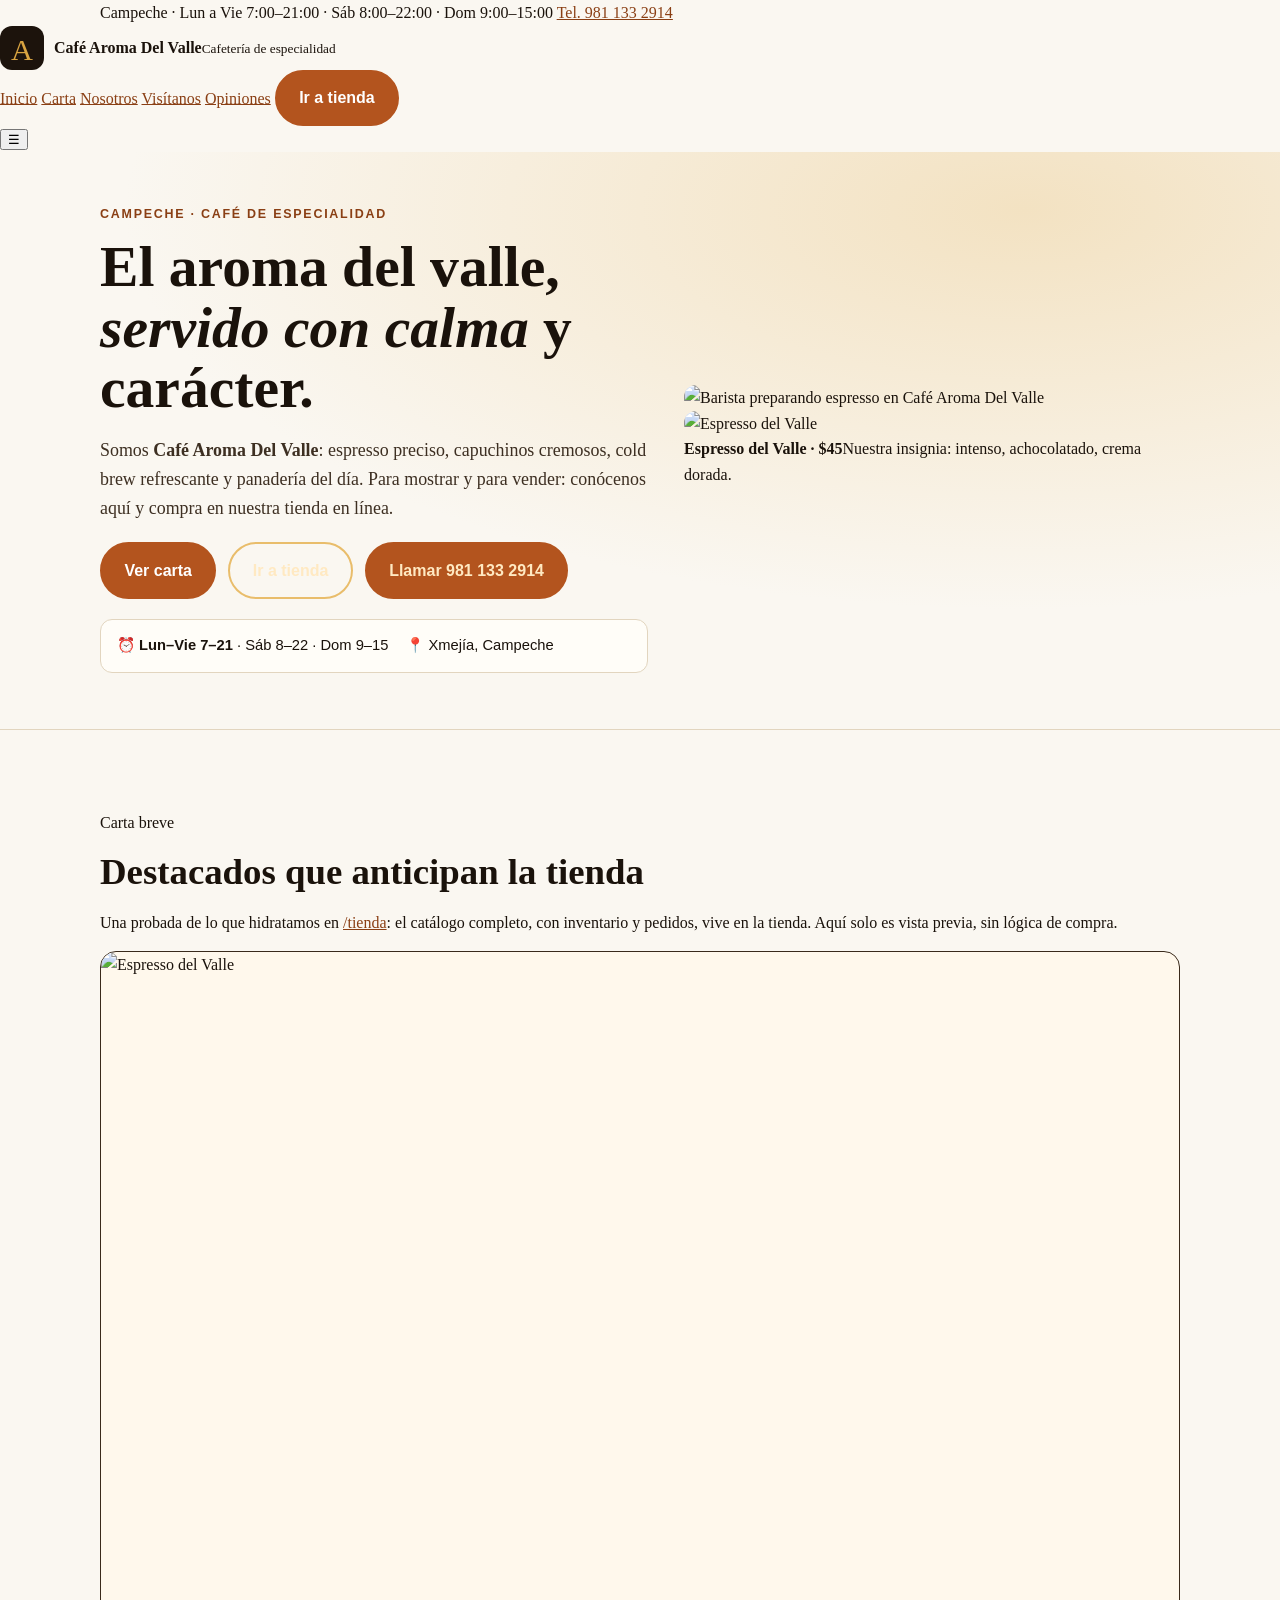
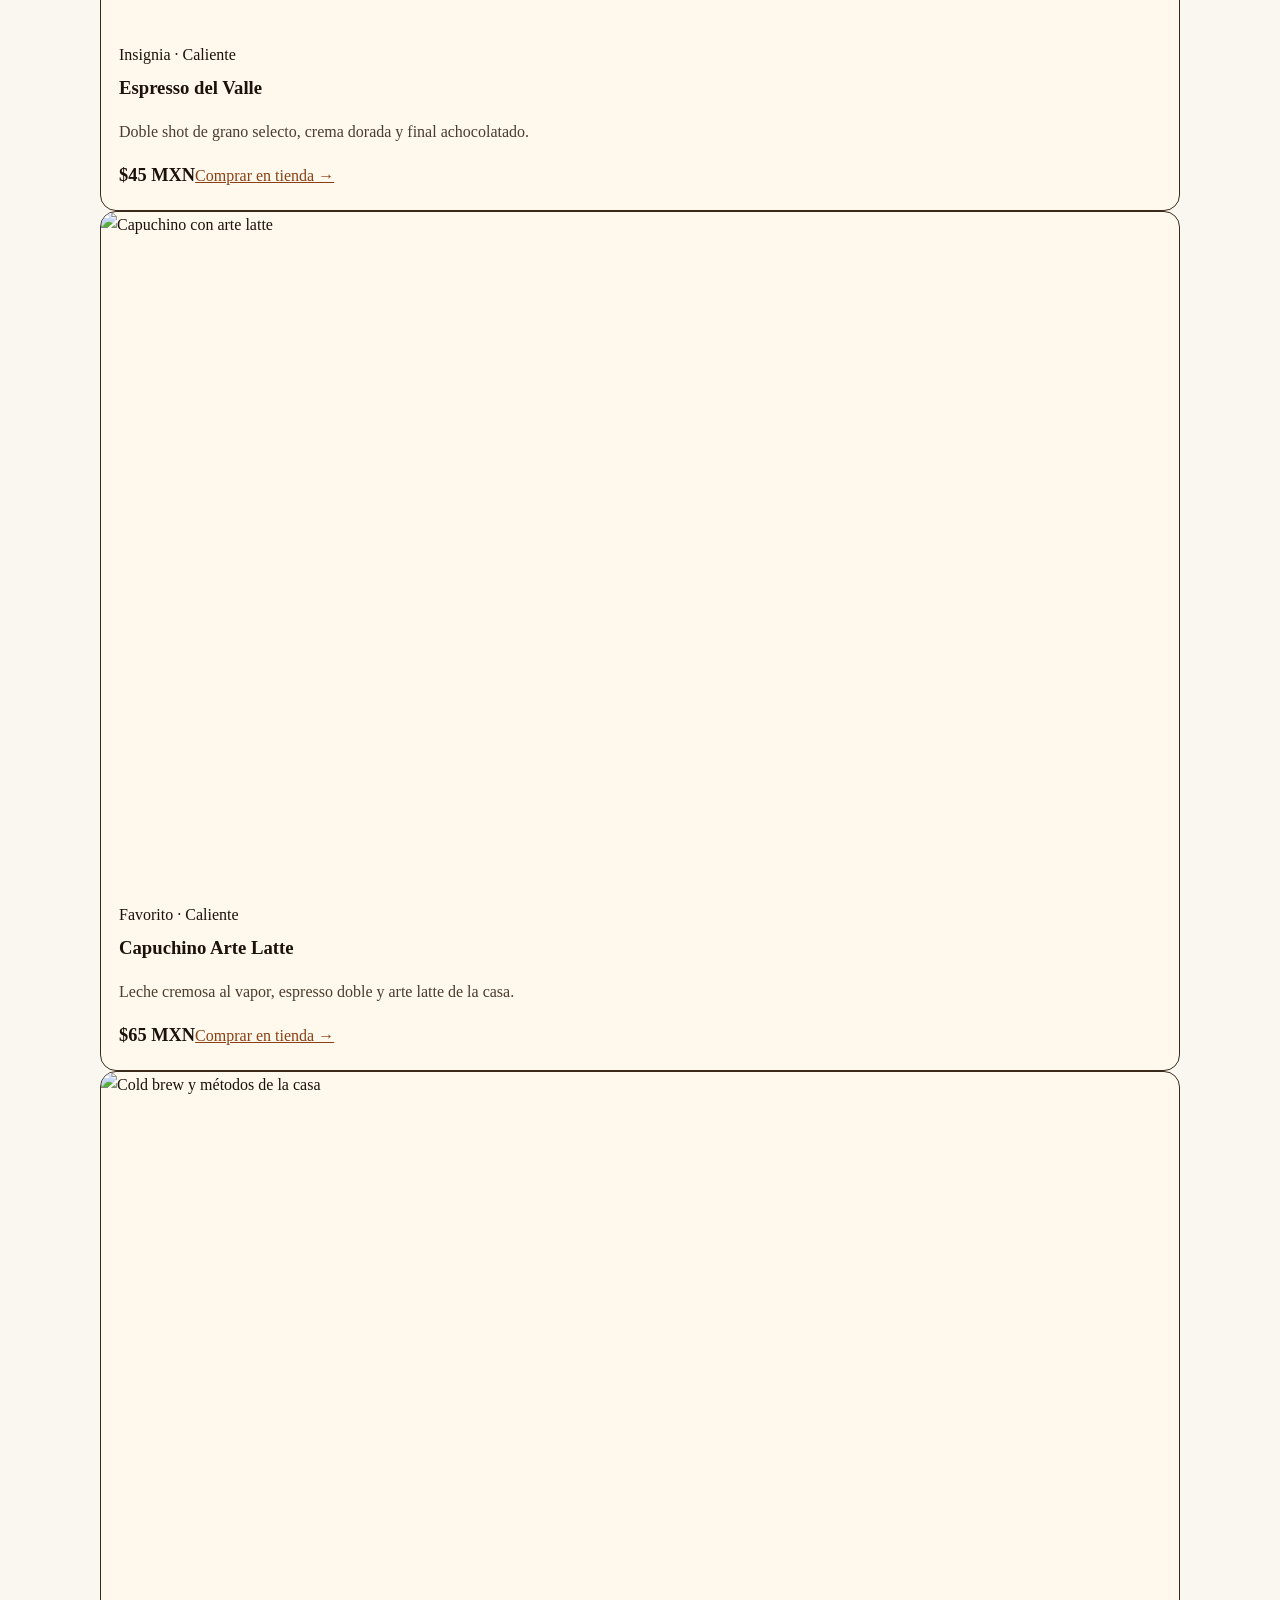
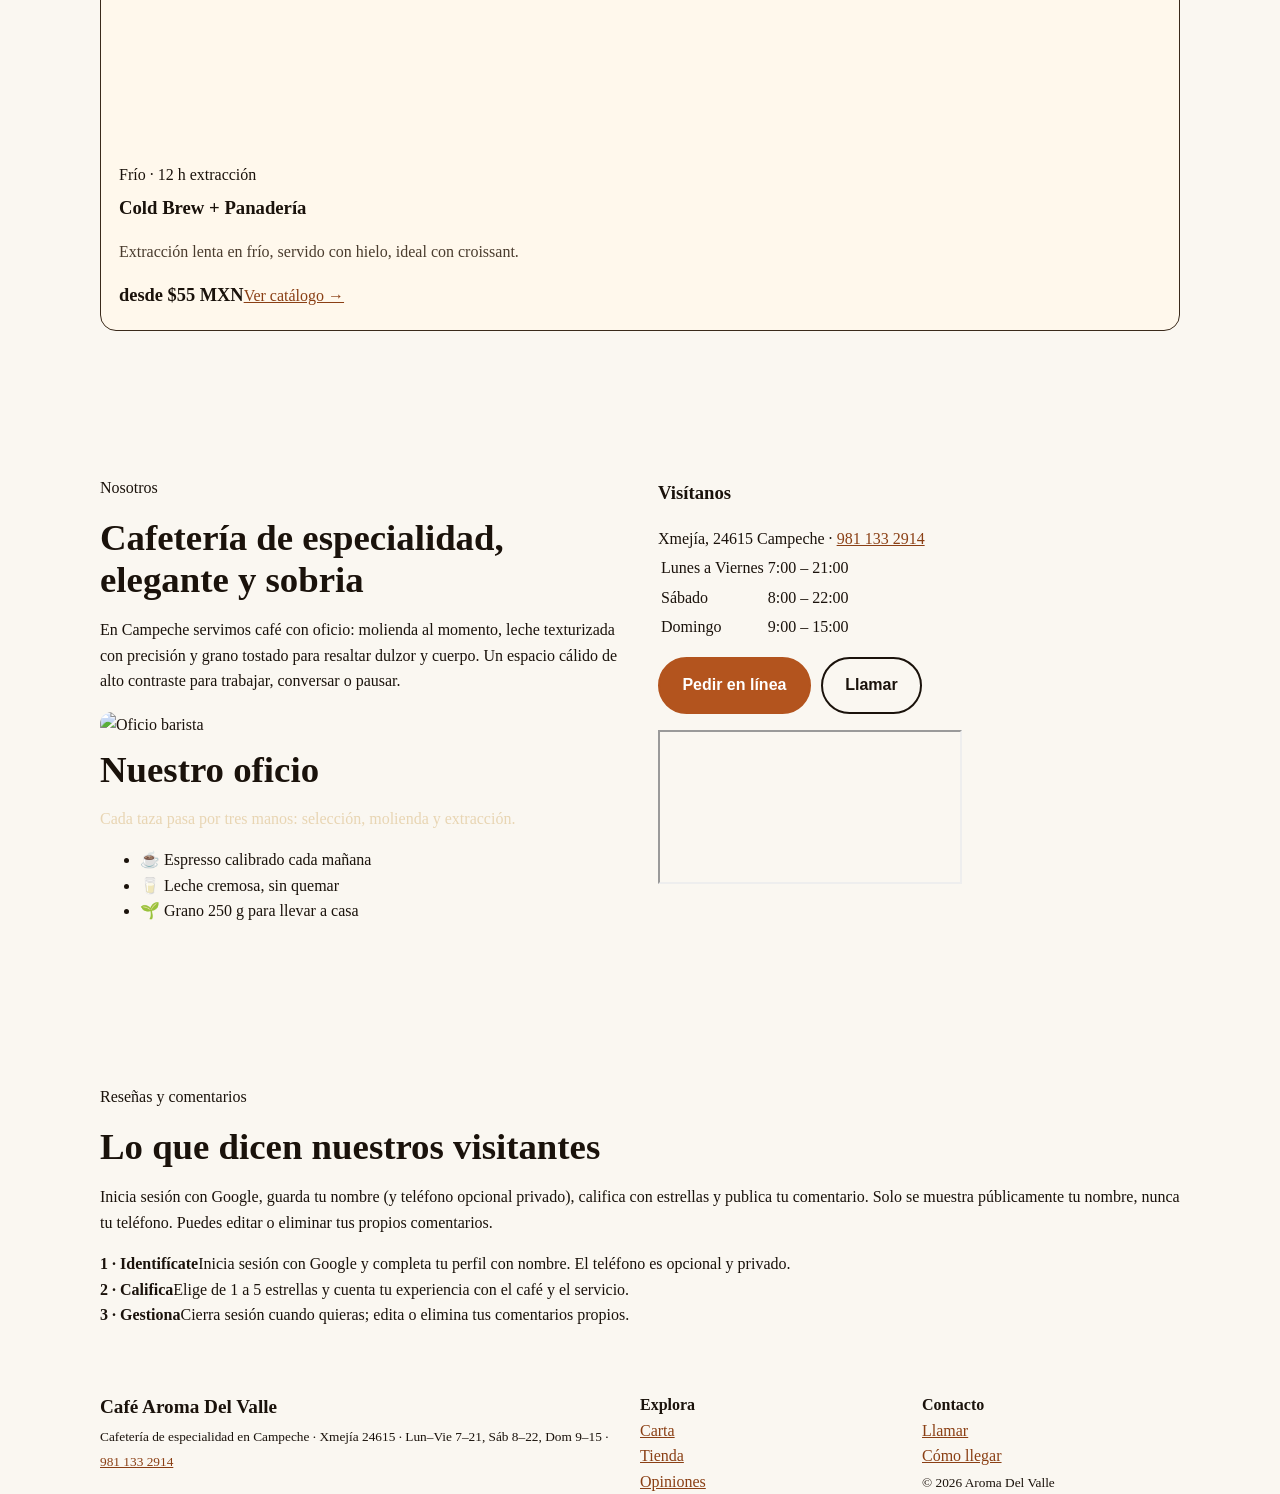
==== commit 9365fff9: "generate index.html" ====
--- a/index.html
+++ b/index.html
@@ -3,202 +3,165 @@
 <head>
 <meta charset="UTF-8">
 <meta name="viewport" content="width=device-width, initial-scale=1.0">
-<title>Café Aroma Del Valle — Cafetería de especialidad en Campeche</title>
-<meta name="description" content="Café Aroma Del Valle, cafetería de especialidad en Campeche. Espresso, capuchino, latte y grano selecto. Lun a Vie 7:00-21:00, Sáb 8:00-22:00, Dom 9:00-15:00. Tel 9811332914.">
+<title>Café Aroma Del Valle | Cafetería de especialidad en Campeche</title>
+<meta name="description" content="Café Aroma Del Valle, cafetería de especialidad en Campeche. Espresso, capuchino, cold brew, panadería y grano selecto. Lun a Vie 7:00-21:00, Sáb 8:00-22:00, Dom 9:00-15:00.">
 <link rel="stylesheet" href="styles.css">
 </head>
 <body>
-<header class="site-header">
-  <div class="wrap header-inner">
-    <a class="brand" href="index.html" aria-label="Café Aroma Del Valle inicio" data-eb-editable="link" data-eb-key="index.a.1" data-eb-role="a" data-eb-kind="link">
-      <span class="brand-mark" aria-hidden="true">☕</span>
-      <span class="brand-text"><strong>Café Aroma Del Valle</strong><small>Especialidad · Campeche</small></span>
+<div class="topbar">
+  <div class="wrap">
+    <span>Campeche · Lun a Vie 7:00–21:00 · Sáb 8:00–22:00 · Dom 9:00–15:00</span>
+    <a href="tel:+529811332914" data-eb-editable="link" data-eb-key="index.a.1" data-eb-role="a" data-eb-kind="link">Tel. 981 133 2914</a>
+  </div>
+</div>
+<header class="header">
+  <nav class="nav">
+    <a class="brand" href="#inicio" data-eb-editable="link" data-eb-key="index.a.2" data-eb-role="a" data-eb-kind="link">
+      <span class="brand-mark">A</span>
+      <span><b>Café Aroma Del Valle</b><small>Cafetería de especialidad</small></span>
     </a>
-    <nav class="main-nav" id="mainNav" aria-label="Navegación principal">
-      <a href="#propuesta" data-eb-editable="link" data-eb-key="index.a.2" data-eb-role="a" data-eb-kind="link">Nosotros</a>
-      <a href="#destacados" data-eb-editable="link" data-eb-key="index.a.3" data-eb-role="a" data-eb-kind="link">Destacados</a>
-      <a href="#visita" data-eb-editable="link" data-eb-key="index.a.4" data-eb-role="a" data-eb-kind="link">Visítanos</a>
-      <a href="tienda/index.html" data-eb-editable="link" data-eb-key="index.a.5" data-eb-role="a" data-eb-kind="link">Tienda</a>
-      <a href="#opiniones" data-eb-editable="link" data-eb-key="index.a.6" data-eb-role="a" data-eb-kind="link">Opiniones</a>
-      <a class="btn btn-small" href="tel:+529811332914" data-eb-editable="link" data-eb-key="index.a.7" data-eb-role="a" data-eb-kind="link">981 133 2914</a>
-    </nav>
-    <button class="nav-toggle" id="navToggle" aria-expanded="false" aria-controls="mainNav" aria-label="Abrir menú" data-eb-editable="link" data-eb-key="index.button.8" data-eb-role="button" data-eb-kind="link">☰</button>
-  </div>
+    <div class="links" id="navLinks">
+      <a href="#inicio" data-eb-editable="link" data-eb-key="index.a.3" data-eb-role="a" data-eb-kind="link">Inicio</a>
+      <a href="#carta" data-eb-editable="link" data-eb-key="index.a.4" data-eb-role="a" data-eb-kind="link">Carta</a>
+      <a href="#nosotros" data-eb-editable="link" data-eb-key="index.a.5" data-eb-role="a" data-eb-kind="link">Nosotros</a>
+      <a href="#visitanos" data-eb-editable="link" data-eb-key="index.a.6" data-eb-role="a" data-eb-kind="link">Visítanos</a>
+      <a href="#opiniones" data-eb-editable="link" data-eb-key="index.a.7" data-eb-role="a" data-eb-kind="link">Opiniones</a>
+      <a class="btn btn-primary" href="/tienda/index.html" data-eb-editable="link" data-eb-key="index.a.8" data-eb-role="a" data-eb-kind="link">Ir a tienda</a>
+    </div>
+    <button class="menu-btn" id="menuBtn" aria-label="Abrir menú" data-eb-editable="link" data-eb-key="index.button.9" data-eb-role="button" data-eb-kind="link">☰</button>
+  </nav>
 </header>
 
-<main>
-<!-- HERO -->
-<section class="hero">
-  <div class="wrap hero-grid">
-    <div class="hero-copy">
-      <p class="eyebrow" data-eb-editable="text" data-eb-key="index.p.9" data-eb-role="p" data-eb-kind="text">Cafetería de especialidad · Xmejía, Campeche</p>
-      <h1 data-eb-editable="text" data-eb-key="index.h1.10" data-eb-role="h1" data-eb-kind="text">El aroma del valle,<br>en cada taza.</h1>
-      <p class="lead" data-eb-editable="text" data-eb-key="index.p.11" data-eb-role="p" data-eb-kind="text">Espresso intenso, métodos artesanales y grano selecto en un espacio sobrio y elegante. Para mostrar y para vender: ven al local o pide en nuestra tienda en línea.</p>
-      <div class="hero-cta">
-        <a class="btn" href="tienda/index.html" data-eb-editable="link" data-eb-key="index.a.12" data-eb-role="a" data-eb-kind="link">Ver tienda</a>
-        <a class="btn btn-ghost" href="#visita" data-eb-editable="link" data-eb-key="index.a.13" data-eb-role="a" data-eb-kind="link">Cómo llegar</a>
+<main id="inicio">
+  <section class="hero">
+    <div class="wrap hero-grid">
+      <div>
+        <span class="eyebrow">Campeche · Café de especialidad</span>
+        <h1 data-eb-editable="text" data-eb-key="index.h1.10" data-eb-role="h1" data-eb-kind="text">El aroma del valle, <em>servido con calma</em> y carácter.</h1>
+        <p class="lead" data-eb-editable="text" data-eb-key="index.p.11" data-eb-role="p" data-eb-kind="text">Somos <strong>Café Aroma Del Valle</strong>: espresso preciso, capuchinos cremosos, cold brew refrescante y panadería del día. Para mostrar y para vender: conócenos aquí y compra en nuestra tienda en línea.</p>
+        <div class="hero-cta">
+          <a class="btn btn-accent" href="#carta" data-eb-editable="link" data-eb-key="index.a.12" data-eb-role="a" data-eb-kind="link">Ver carta</a>
+          <a class="btn btn-ghost" style="border-color:#e9bd6b;color:#ffe9c2" href="/tienda/index.html" data-eb-editable="link" data-eb-key="index.a.13" data-eb-role="a" data-eb-kind="link">Ir a tienda</a>
+          <a class="btn" style="color:#ffe9c2" href="tel:+529811332914" data-eb-editable="link" data-eb-key="index.a.14" data-eb-role="a" data-eb-kind="link">Llamar 981 133 2914</a>
+        </div>
+        <div class="hero-meta">
+          <span>⏰ <strong>Lun–Vie 7–21</strong> · Sáb 8–22 · Dom 9–15</span>
+          <span>📍 Xmejía, Campeche</span>
+        </div>
       </div>
-      <ul class="hero-meta">
-        <li><strong>Lun–Vie</strong> 7:00–21:00</li>
-        <li><strong>Sáb</strong> 8:00–22:00</li>
-        <li><strong>Dom</strong> 9:00–15:00</li>
-      </ul>
-    </div>
-    <figure class="hero-media">
-      <img src="https://upload.wikimedia.org/wikipedia/commons/thumb/f/fd/Espresso_cup.jpg/1920px-Espresso_cup.jpg" alt="Taza de espresso de especialidad en ambiente elegante" loading="eager" fetchpriority="high" data-eb-editable="image" data-eb-key="index.img.14" data-eb-role="img" data-eb-kind="image">
-      <figcaption>Espresso de la casa · extracción precisa</figcaption>
-    </figure>
-  </div>
-</section>
-
-<!-- PROPUESTA / SOBRE -->
-<section class="section" id="propuesta">
-  <div class="wrap grid-2">
-    <figure class="framed">
-      <img src="https://upload.wikimedia.org/wikipedia/commons/5/59/Barista_Portland.jpg" alt="Barista preparando espresso en barra" loading="lazy" data-eb-editable="image" data-eb-key="index.img.15" data-eb-role="img" data-eb-kind="image">
-    </figure>
-    <div>
-      <p class="eyebrow" data-eb-editable="text" data-eb-key="index.p.16" data-eb-role="p" data-eb-kind="text">Nuestra propuesta</p>
-      <h2 data-eb-editable="text" data-eb-key="index.h2.17" data-eb-role="h2" data-eb-kind="text">Sobrio, cargado y memorable</h2>
-      <p data-eb-editable="text" data-eb-key="index.p.18" data-eb-role="p" data-eb-kind="text">Somos una cafetería de especialidad en Campeche. Trabajamos con recetas claras, molienda al momento y leche texturizada con precisión. Dirección visual elegante, contraste alto y servicio cálido.</p>
-      <div class="feature-list">
-        <article><h3 data-eb-editable="text" data-eb-key="index.h3.19" data-eb-role="h3" data-eb-kind="text">Grano selecto</h3><p data-eb-editable="text" data-eb-key="index.p.20" data-eb-role="p" data-eb-kind="text">Origen del valle, tueste medio para espresso y filtrados equilibrados.</p></article>
-        <article><h3 data-eb-editable="text" data-eb-key="index.h3.21" data-eb-role="h3" data-eb-kind="text">Barra experta</h3><p data-eb-editable="text" data-eb-key="index.p.22" data-eb-role="p" data-eb-kind="text">Baristas que calibran cada turno. El Espresso del Valle es nuestra firma.</p></article>
-        <article><h3 data-eb-editable="text" data-eb-key="index.h3.23" data-eb-role="h3" data-eb-kind="text">Para llevar o en tienda</h3><p data-eb-editable="text" data-eb-key="index.p.24" data-eb-role="p" data-eb-kind="text">Disfruta en el local o compra grano y bebidas en la <a href="tienda/index.html" data-eb-editable="link" data-eb-key="index.a.25" data-eb-role="a" data-eb-kind="link">tienda en línea</a>.</p></article>
+      <div class="hero-visual">
+        <div class="hero-photo">
+          <img src="https://upload.wikimedia.org/wikipedia/commons/3/3b/Barista_prepares_espresso_at_coffee_shop.jpg" alt="Barista preparando espresso en Café Aroma Del Valle" data-eb-editable="image" data-eb-key="index.img.15" data-eb-role="img" data-eb-kind="image">
+        </div>
+        <div class="hero-card">
+          <img src="https://itm-void-excepcional.pages.dev/api/itm-project-assets?file=0323ac94-9f07-47de-a598-593b2d98a83f" alt="Espresso del Valle" data-eb-editable="image" data-eb-key="index.img.16" data-eb-role="img" data-eb-kind="image">
+          <div><b>Espresso del Valle · $45</b><span>Nuestra insignia: intenso, achocolatado, crema dorada.</span></div>
+        </div>
       </div>
     </div>
-  </div>
-</section>
+  </section>
 
-<!-- DESTACADOS -->
-<section class="section section-dark" id="destacados">
-  <div class="wrap">
-    <p class="eyebrow eyebrow-light" data-eb-editable="text" data-eb-key="index.p.26" data-eb-role="p" data-eb-kind="text">Los favoritos</p>
-    <h2 data-eb-editable="text" data-eb-key="index.h2.27" data-eb-role="h2" data-eb-kind="text">Destacados de la casa</h2>
-    <p class="section-sub" data-eb-editable="text" data-eb-key="index.p.28" data-eb-role="p" data-eb-kind="text">Tres imprescindibles. El catálogo completo con precios, inventario y pedidos está en la tienda.</p>
-    <div class="cards">
-      <article class="card">
-        <img src="https://itm-void-excepcional.pages.dev/api/itm-project-assets?file=0323ac94-9f07-47de-a598-593b2d98a83f" alt="Espresso del Valle" loading="lazy" data-eb-editable="image" data-eb-key="index.img.29" data-eb-role="img" data-eb-kind="image">
-        <div class="card-body">
-          <p class="card-cat" data-eb-editable="text" data-eb-key="index.p.30" data-eb-role="p" data-eb-kind="text">Firma · Espresso</p>
-          <h3 data-eb-editable="text" data-eb-key="index.h3.31" data-eb-role="h3" data-eb-kind="text">Espresso del Valle</h3>
-          <p data-eb-editable="text" data-eb-key="index.p.32" data-eb-role="p" data-eb-kind="text">Doble ristretto intenso, crema dorada y final a cacao. Nuestra insignia.</p>
-          <a class="card-link" href="tienda/index.html" data-eb-editable="link" data-eb-key="index.a.33" data-eb-role="a" data-eb-kind="link">Comprar en tienda →</a>
-        </div>
-      </article>
-      <article class="card">
-        <img src="https://upload.wikimedia.org/wikipedia/commons/9/9f/Cappuccino_latte_art_2006-04-14.jpg" alt="Capuchino clásico con arte latte" loading="lazy" data-eb-editable="image" data-eb-key="index.img.34" data-eb-role="img" data-eb-kind="image">
-        <div class="card-body">
-          <p class="card-cat" data-eb-editable="text" data-eb-key="index.p.35" data-eb-role="p" data-eb-kind="text">Clásico · Leche</p>
-          <h3 data-eb-editable="text" data-eb-key="index.h3.36" data-eb-role="h3" data-eb-kind="text">Capuchino Clásico</h3>
-          <p data-eb-editable="text" data-eb-key="index.p.37" data-eb-role="p" data-eb-kind="text">Equilibrio perfecto espresso, leche vaporizada y espuma sedosa.</p>
-          <a class="card-link" href="tienda/index.html" data-eb-editable="link" data-eb-key="index.a.38" data-eb-role="a" data-eb-kind="link">Comprar en tienda →</a>
-        </div>
-      </article>
-      <article class="card">
-        <img src="https://upload.wikimedia.org/wikipedia/commons/thumb/7/78/Glass_of_Coffee_Latte_with_Pastry_%282%29.jpg/1920px-Glass_of_Coffee_Latte_with_Pastry_%282%29.jpg" alt="Latte de la casa servido en vaso" loading="lazy" data-eb-editable="image" data-eb-key="index.img.39" data-eb-role="img" data-eb-kind="image">
-        <div class="card-body">
-          <p class="card-cat" data-eb-editable="text" data-eb-key="index.p.40" data-eb-role="p" data-eb-kind="text">Suave · Leche</p>
-          <h3 data-eb-editable="text" data-eb-key="index.h3.41" data-eb-role="h3" data-eb-kind="text">Latte de la Casa</h3>
-          <p data-eb-editable="text" data-eb-key="index.p.42" data-eb-role="p" data-eb-kind="text">Suave y cremoso, ideal para acompañar pan dulce de la región.</p>
-          <a class="card-link" href="tienda/index.html" data-eb-editable="link" data-eb-key="index.a.43" data-eb-role="a" data-eb-kind="link">Comprar en tienda →</a>
-        </div>
-      </article>
-    </div>
-  </div>
-</section>
-
-<!-- VISITA -->
-<section class="section" id="visita">
-  <div class="wrap grid-2">
-    <div>
-      <p class="eyebrow" data-eb-editable="text" data-eb-key="index.p.44" data-eb-role="p" data-eb-kind="text">Visítanos en Campeche</p>
-      <h2 data-eb-editable="text" data-eb-key="index.h2.45" data-eb-role="h2" data-eb-kind="text">Xmejía, Campeche</h2>
-      <p data-eb-editable="text" data-eb-key="index.p.46" data-eb-role="p" data-eb-kind="text">Te esperamos con barra abierta y mesas para trabajar o conversar.</p>
-      <ul class="info-list">
-        <li><strong>Horario:</strong> Lun a Vie 7:00 - 21:00, Sáb 8:00 - 22:00, Dom 9:00 - 15:00</li>
-        <li><strong>Teléfono:</strong> <a href="tel:+529811332914" data-eb-editable="link" data-eb-key="index.a.47" data-eb-role="a" data-eb-kind="link">981 133 2914</a></li>
-        <li><strong>Dirección:</strong> 24615 Xmejía, Campeche</li>
-      </ul>
-      <div class="inline-cta">
-        <a class="btn" href="tienda/index.html" data-eb-editable="link" data-eb-key="index.a.48" data-eb-role="a" data-eb-kind="link">Pedir en línea</a>
-        <a class="btn btn-ghost" href="https://www.google.com/maps/search/?api=1&query=Xmej%C3%ADa+Campeche" target="_blank" rel="noopener" data-eb-editable="link" data-eb-key="index.a.49" data-eb-role="a" data-eb-kind="link">Abrir en Maps</a>
+  <section class="section" id="carta">
+    <div class="wrap">
+      <p class="kicker" data-eb-editable="text" data-eb-key="index.p.17" data-eb-role="p" data-eb-kind="text">Carta breve</p>
+      <h2 class="title" data-eb-editable="text" data-eb-key="index.h2.18" data-eb-role="h2" data-eb-kind="text">Destacados que anticipan la tienda</h2>
+      <p class="sub" data-eb-editable="text" data-eb-key="index.p.19" data-eb-role="p" data-eb-kind="text">Una probada de lo que hidratamos en <a href="/tienda/index.html" data-eb-editable="link" data-eb-key="index.a.20" data-eb-role="a" data-eb-kind="link">/tienda</a>: el catálogo completo, con inventario y pedidos, vive en la tienda. Aquí solo es vista previa, sin lógica de compra.</p>
+      <div class="grid-3">
+        <article class="card">
+          <img class="menu-img" src="https://itm-void-excepcional.pages.dev/api/itm-project-assets?file=0323ac94-9f07-47de-a598-593b2d98a83f" alt="Espresso del Valle" loading="lazy" data-eb-editable="image" data-eb-key="index.img.21" data-eb-role="img" data-eb-kind="image">
+          <div class="card-body">
+            <span class="tag">Insignia · Caliente</span>
+            <h3 data-eb-editable="text" data-eb-key="index.h3.22" data-eb-role="h3" data-eb-kind="text">Espresso del Valle</h3>
+            <p data-eb-editable="text" data-eb-key="index.p.23" data-eb-role="p" data-eb-kind="text">Doble shot de grano selecto, crema dorada y final achocolatado.</p>
+            <div class="price-row"><span class="price">$45 MXN</span><a class="link-card" href="/tienda/index.html" data-eb-editable="link" data-eb-key="index.a.24" data-eb-role="a" data-eb-kind="link">Comprar en tienda →</a></div>
+          </div>
+        </article>
+        <article class="card">
+          <img class="menu-img" src="https://upload.wikimedia.org/wikipedia/commons/9/9f/Cappuccino_latte_art_2006-04-14.jpg" alt="Capuchino con arte latte" loading="lazy" data-eb-editable="image" data-eb-key="index.img.25" data-eb-role="img" data-eb-kind="image">
+          <div class="card-body">
+            <span class="tag">Favorito · Caliente</span>
+            <h3 data-eb-editable="text" data-eb-key="index.h3.26" data-eb-role="h3" data-eb-kind="text">Capuchino Arte Latte</h3>
+            <p data-eb-editable="text" data-eb-key="index.p.27" data-eb-role="p" data-eb-kind="text">Leche cremosa al vapor, espresso doble y arte latte de la casa.</p>
+            <div class="price-row"><span class="price">$65 MXN</span><a class="link-card" href="/tienda/index.html" data-eb-editable="link" data-eb-key="index.a.28" data-eb-role="a" data-eb-kind="link">Comprar en tienda →</a></div>
+          </div>
+        </article>
+        <article class="card">
+          <img class="menu-img" src="https://upload.wikimedia.org/wikipedia/commons/3/3b/Barista_prepares_espresso_at_coffee_shop.jpg" alt="Cold brew y métodos de la casa" loading="lazy" data-eb-editable="image" data-eb-key="index.img.29" data-eb-role="img" data-eb-kind="image">
+          <div class="card-body">
+            <span class="tag">Frío · 12 h extracción</span>
+            <h3 data-eb-editable="text" data-eb-key="index.h3.30" data-eb-role="h3" data-eb-kind="text">Cold Brew + Panadería</h3>
+            <p data-eb-editable="text" data-eb-key="index.p.31" data-eb-role="p" data-eb-kind="text">Extracción lenta en frío, servido con hielo, ideal con croissant.</p>
+            <div class="price-row"><span class="price">desde $55 MXN</span><a class="link-card" href="/tienda/index.html" data-eb-editable="link" data-eb-key="index.a.32" data-eb-role="a" data-eb-kind="link">Ver catálogo →</a></div>
+          </div>
+        </article>
       </div>
     </div>
-    <div class="visita-media">
-      <img src="https://upload.wikimedia.org/wikipedia/commons/thumb/c/c8/Interior_Johnie%27s_Coffee_Shop_2021_2.jpg/1920px-Interior_Johnie%27s_Coffee_Shop_2021_2.jpg" alt="Interior sobrio de cafetería con mesas de madera" loading="lazy" data-eb-editable="image" data-eb-key="index.img.50" data-eb-role="img" data-eb-kind="image">
-      <div class="map-embed">
-        <iframe title="Mapa Café Aroma Del Valle en Campeche" src="https://www.google.com/maps/embed?pb=!1m18!1m12!1m3!1d3767.1903799236984!2d-89.3778403240613!3d19.230532947101622!2m3!1f0!2f0!3f0!3m2!1i1024!2i768!4f13.1!3m3!1m2!1s0x8f59cae167855d67%3A0x5959cb7fbdfd01d9!2s24615%20Xmej%C3%ADa%2C%20Camp.!5e0!3m2!1ses-419!2smx!4v1788402426427!5m2!1ses-419!2smx" width="600" height="320" style="border:0" allowfullscreen loading="lazy" referrerpolicy="no-referrer-when-downgrade"></iframe>
+  </section>
+
+  <section class="section section-alt" id="nosotros">
+    <div class="wrap grid-2">
+      <div>
+        <p class="kicker" data-eb-editable="text" data-eb-key="index.p.33" data-eb-role="p" data-eb-kind="text">Nosotros</p>
+        <h2 class="title" data-eb-editable="text" data-eb-key="index.h2.34" data-eb-role="h2" data-eb-kind="text">Cafetería de especialidad, elegante y sobria</h2>
+        <p class="sub" data-eb-editable="text" data-eb-key="index.p.35" data-eb-role="p" data-eb-kind="text">En Campeche servimos café con oficio: molienda al momento, leche texturizada con precisión y grano tostado para resaltar dulzor y cuerpo. Un espacio cálido de alto contraste para trabajar, conversar o pausar.</p>
+        <div class="oficio" style="margin-top:18px">
+          <img src="https://upload.wikimedia.org/wikipedia/commons/3/3b/Barista_prepares_espresso_at_coffee_shop.jpg" alt="Oficio barista" data-eb-editable="image" data-eb-key="index.img.36" data-eb-role="img" data-eb-kind="image">
+          <div class="oficio-text">
+            <h2 data-eb-editable="text" data-eb-key="index.h2.37" data-eb-role="h2" data-eb-kind="text">Nuestro oficio</h2>
+            <p style="margin:0;color:#e8d5b3" data-eb-editable="text" data-eb-key="index.p.38" data-eb-role="p" data-eb-kind="text">Cada taza pasa por tres manos: selección, molienda y extracción.</p>
+            <ul>
+              <li>☕ Espresso calibrado cada mañana</li>
+              <li>🥛 Leche cremosa, sin quemar</li>
+              <li>🌱 Grano 250 g para llevar a casa</li>
+            </ul>
+          </div>
+        </div>
+      </div>
+      <div id="visitanos">
+        <div class="info-box">
+          <h3 data-eb-editable="text" data-eb-key="index.h3.39" data-eb-role="h3" data-eb-kind="text">Visítanos</h3>
+          <p style="margin:0;color:var(--tinta-suave)" data-eb-editable="text" data-eb-key="index.p.40" data-eb-role="p" data-eb-kind="text">Xmejía, 24615 Campeche · <a href="tel:+529811332914" data-eb-editable="link" data-eb-key="index.a.41" data-eb-role="a" data-eb-kind="link">981 133 2914</a></p>
+          <table class="horario">
+            <tr><td>Lunes a Viernes</td><td>7:00 – 21:00</td></tr>
+            <tr><td>Sábado</td><td>8:00 – 22:00</td></tr>
+            <tr><td>Domingo</td><td>9:00 – 15:00</td></tr>
+          </table>
+          <div style="display:flex;gap:10px;flex-wrap:wrap;margin-top:14px">
+            <a class="btn btn-primary" href="/tienda/index.html" data-eb-editable="link" data-eb-key="index.a.42" data-eb-role="a" data-eb-kind="link">Pedir en línea</a>
+            <a class="btn btn-ghost" href="tel:+529811332914" data-eb-editable="link" data-eb-key="index.a.43" data-eb-role="a" data-eb-kind="link">Llamar</a>
+          </div>
+        </div>
+        <div class="mapa" style="margin-top:16px">
+          <iframe title="Mapa Café Aroma Del Valle" loading="lazy" referrerpolicy="strict-origin-when-cross-origin" allowfullscreen src="https://www.google.com/maps/embed?pb=!1m18!1m12!1m3!1d3767.1903799236984!2d-89.3778403240613!3d19.230532947101622!2m3!1f0!2f0!3f0!3m2!1i1024!2i768!4f13.1!3m3!1m2!1s0x8f59cae167855d67%3A0x5959cb7fbdfd01d9!2s24615%20Xmej%C3%ADa%2C%20Camp.!5e0!3m2!1ses-419!2smx!4v1788402426427!5m2!1ses-419!2smx"></iframe>
+        </div>
       </div>
     </div>
-  </div>
-</section>
+  </section>
 
-<!-- TEASER TIENDA -->
-<section class="section section-cream">
-  <div class="wrap teaser-grid">
-    <div>
-      <p class="eyebrow" data-eb-editable="text" data-eb-key="index.p.51" data-eb-role="p" data-eb-kind="text">Tienda en línea</p>
-      <h2 data-eb-editable="text" data-eb-key="index.h2.52" data-eb-role="h2" data-eb-kind="text">Del mostrador a tu casa</h2>
-      <p data-eb-editable="text" data-eb-key="index.p.53" data-eb-role="p" data-eb-kind="text">Compra bebidas y grano con inventario en tiempo real. Pagas con código <strong>01</strong> y sigues tus pedidos en <strong>Mis pedidos</strong> dentro de la tienda.</p>
-      <ul class="check-list">
-        <li>Catálogo: Espresso del Valle, Capuchino, Latte, Grano 500 g y más</li>
-        <li>Carrito, detalle de producto y checkout autenticado por proyecto</li>
-        <li>Sin llamadas ni mensajes: todo el pedido ocurre en la tienda</li>
-      </ul>
-      <a class="btn" href="tienda/index.html" data-eb-editable="link" data-eb-key="index.a.54" data-eb-role="a" data-eb-kind="link">Entrar a la tienda</a>
-    </div>
-    <figure class="framed">
-      <img src="https://upload.wikimedia.org/wikipedia/commons/thumb/5/53/Coffee_bag_2.jpg/1920px-Coffee_bag_2.jpg" alt="Bolsa de café en grano selecto" loading="lazy" data-eb-editable="image" data-eb-key="index.img.55" data-eb-role="img" data-eb-kind="image">
-      <figcaption>Café en grano 500 g · disponible en tienda</figcaption>
-    </figure>
-  </div>
-</section>
-
-<!-- OPINIONES / COMENTARIOS -->
-<section class="section section-dark" id="opiniones" data-itm-comments-shell data-project-id="281a419a-ce5a-4402-bc18-6fa46e6c212f">
-  <div class="wrap comments-grid">
-    <div class="comments-intro">
-      <p class="eyebrow eyebrow-light" data-eb-editable="text" data-eb-key="index.p.56" data-eb-role="p" data-eb-kind="text">Opiniones de visitantes</p>
-      <h2 data-eb-editable="text" data-eb-key="index.h2.57" data-eb-role="h2" data-eb-kind="text">Reseñas y comentarios</h2>
-      <p data-eb-editable="text" data-eb-key="index.p.58" data-eb-role="p" data-eb-kind="text">Cuéntanos cómo te fue. Puedes <strong>iniciar sesión con Google</strong>, guardar tu <strong>nombre visible</strong>, agregar un <strong>teléfono opcional y privado</strong> (nunca se muestra en público), <strong>cerrar sesión</strong> cuando quieras, <strong>calificar con estrellas</strong> y <strong>publicar tu comentario</strong>.</p>
-      <p class="muted-light" data-eb-editable="text" data-eb-key="index.p.59" data-eb-role="p" data-eb-kind="text">Puedes <strong>editar o eliminar tus propios comentarios</strong>. Públicamente solo se muestra tu nombre, nunca tu teléfono. La moderación mantiene un ambiente respetuoso.</p>
-      <ul class="check-list check-light">
-        <li>Login con Google</li>
-        <li>Perfil por proyecto: nombre + teléfono privado opcional</li>
-        <li>Estrellas + comentario + editar / eliminar propios</li>
-      </ul>
-    </div>
-    <div class="comments-widget">
-      <div class="profile-card">
-        <h3 data-eb-editable="text" data-eb-key="index.h3.60" data-eb-role="h3" data-eb-kind="text">Tu perfil</h3>
+  <section class="section" id="opiniones">
+    <div class="wrap">
+      <p class="kicker" data-eb-editable="text" data-eb-key="index.p.44" data-eb-role="p" data-eb-kind="text">Reseñas y comentarios</p>
+      <h2 class="title" data-eb-editable="text" data-eb-key="index.h2.45" data-eb-role="h2" data-eb-kind="text">Lo que dicen nuestros visitantes</h2>
+      <p class="sub" data-eb-editable="text" data-eb-key="index.p.46" data-eb-role="p" data-eb-kind="text">Inicia sesión con Google, guarda tu nombre (y teléfono opcional privado), califica con estrellas y publica tu comentario. Solo se muestra públicamente tu nombre, nunca tu teléfono. Puedes editar o eliminar tus propios comentarios.</p>
+      <div class="comments-shell" data-itm-comments-shell data-project-id="281a419a-ce5a-4402-bc18-6fa46e6c212f">
+        <div class="comments-explain">
+          <div><b>1 · Identifícate</b>Inicia sesión con Google y completa tu perfil con nombre. El teléfono es opcional y privado.</div>
+          <div><b>2 · Califica</b>Elige de 1 a 5 estrellas y cuenta tu experiencia con el café y el servicio.</div>
+          <div><b>3 · Gestiona</b>Cierra sesión cuando quieras; edita o elimina tus comentarios propios.</div>
+        </div>
         <div data-itm-profile data-project-id="281a419a-ce5a-4402-bc18-6fa46e6c212f"></div>
-      </div>
-      <div class="comments-card">
-        <h3 data-eb-editable="text" data-eb-key="index.h3.61" data-eb-role="h3" data-eb-kind="text">Lo que dicen nuestros visitantes</h3>
         <div data-itm-comments data-project-id="281a419a-ce5a-4402-bc18-6fa46e6c212f"></div>
       </div>
     </div>
-  </div>
-</section>
+  </section>
 </main>
 
-<footer class="site-footer">
+<footer class="footer">
   <div class="wrap footer-grid">
-    <div>
-      <strong>Café Aroma Del Valle</strong>
-      <p data-eb-editable="text" data-eb-key="index.p.62" data-eb-role="p" data-eb-kind="text">Cafetería de especialidad · Campeche<br>Lun–Vie 7:00–21:00 · Sáb 8:00–22:00 · Dom 9:00–15:00</p>
-    </div>
-    <div>
-      <p data-eb-editable="text" data-eb-key="index.p.63" data-eb-role="p" data-eb-kind="text"><strong>Contacto</strong></p>
-      <p data-eb-editable="text" data-eb-key="index.p.64" data-eb-role="p" data-eb-kind="text"><a href="tel:+529811332914" data-eb-editable="link" data-eb-key="index.a.65" data-eb-role="a" data-eb-kind="link">981 133 2914</a><br>24615 Xmejía, Camp.</p>
-    </div>
-    <div>
-      <p data-eb-editable="text" data-eb-key="index.p.66" data-eb-role="p" data-eb-kind="text"><strong>Explora</strong></p>
-      <p data-eb-editable="text" data-eb-key="index.p.67" data-eb-role="p" data-eb-kind="text"><a href="tienda/index.html" data-eb-editable="link" data-eb-key="index.a.68" data-eb-role="a" data-eb-kind="link">Tienda</a><br><a href="#opiniones" data-eb-editable="link" data-eb-key="index.a.69" data-eb-role="a" data-eb-kind="link">Opiniones</a><br><a href="#visita" data-eb-editable="link" data-eb-key="index.a.70" data-eb-role="a" data-eb-kind="link">Cómo llegar</a></p>
-    </div>
+    <div><b style="font-family:var(--serif);font-size:1.2rem">Café Aroma Del Valle</b><br><small>Cafetería de especialidad en Campeche · Xmejía 24615 · Lun–Vie 7–21, Sáb 8–22, Dom 9–15 · <a href="tel:+529811332914" data-eb-editable="link" data-eb-key="index.a.47" data-eb-role="a" data-eb-kind="link">981 133 2914</a></small></div>
+    <div><b>Explora</b><br><a href="#carta" data-eb-editable="link" data-eb-key="index.a.48" data-eb-role="a" data-eb-kind="link">Carta</a><br><a href="/tienda/index.html" data-eb-editable="link" data-eb-key="index.a.49" data-eb-role="a" data-eb-kind="link">Tienda</a><br><a href="#opiniones" data-eb-editable="link" data-eb-key="index.a.50" data-eb-role="a" data-eb-kind="link">Opiniones</a></div>
+    <div><b>Contacto</b><br><a href="tel:+529811332914" data-eb-editable="link" data-eb-key="index.a.51" data-eb-role="a" data-eb-kind="link">Llamar</a><br><a href="#visitanos" data-eb-editable="link" data-eb-key="index.a.52" data-eb-role="a" data-eb-kind="link">Cómo llegar</a><br><small>© <span id="year">2026</span> Aroma Del Valle</small></div>
   </div>
-  <p class="foot-note" data-eb-editable="text" data-eb-key="index.p.71" data-eb-role="p" data-eb-kind="text">© <span id="year">2026</span> Café Aroma Del Valle · Sitio de presentación y tienda. Fotos: Wikimedia Commons / activos del proyecto.</p>
 </footer>
 
 <script src="script.js" defer></script>
--- a/styles.css
+++ b/styles.css
@@ -1,108 +1,138 @@
 :root{
-  --bg:#f5ede0; --bg-cream:#efe2cc; --ink:#1a120b; --ink-soft:#3d2f22;
-  --gold:#c9a24b; --gold-dark:#a37e2c; --card:#fffaf0; --line:#e2d3b8;
-  --dark:#17100a; --dark-2:#241811; --muted:#8a7a65;
-  --radius:18px; --shadow:0 18px 50px rgba(26,18,11,.18);
-  --font-display:"Playfair Display",Georgia,serif; --font-body:"Inter",system-ui,sans-serif;
+  --bg:#faf7f1; --ink:#1a120b; --muted:#6b5d4e;
+  --cream:#efe6d6; --dark:#1c130c; --dark2:#2a1e13;
+  --accent:#b3541e; --accent-d:#8a3f14;
+  --gold:#d9a441; --line:#e2d5bf;
+  --card:#fffdf8; --radius:16px;
+  --shadow:0 12px 32px rgba(26,18,11,.14);
+  --max:1120px;
 }
-*{box-sizing:border-box}html{scroll-behavior:smooth}
-body{margin:0;font-family:var(--font-body);background:var(--bg);color:var(--ink);line-height:1.6}
-img{max-width:100%;display:block} a{color:inherit}
-.container{max-width:1180px;margin:0 auto;padding:0 20px}
-.eyebrow{text-transform:uppercase;letter-spacing:.18em;font-size:.78rem;font-weight:700;color:var(--gold-dark);margin:0 0 8px}
+*{box-sizing:border-box}
+html{scroll-behavior:smooth}
+body{margin:0;font-family:Georgia,'Times New Roman',serif;background:var(--bg);color:var(--ink);line-height:1.6}
+body,h1,h2,h3{font-family:Georgia,serif}
+a{color:var(--accent-d)}
+img{max-width:100%;display:block;border-radius:12px}
+.wrap{max-width:var(--max);margin:0 auto;padding:0 20px}
+.eyebrow{text-transform:uppercase;letter-spacing:.14em;font-size:.78rem;color:var(--accent-d);font-family:Arial,Helvetica,sans-serif;font-weight:700;margin:0 0 8px}
 .eyebrow-light{color:var(--gold)}
-h1,h2,h3{font-family:var(--font-display);line-height:1.08;margin:0 0 12px}
-h1{font-size:clamp(2.6rem,5.4vw,4.4rem)} h2{font-size:clamp(1.9rem,3.4vw,2.7rem)}
-.lead{font-size:1.12rem;color:var(--ink-soft)} .muted{color:var(--muted)}
-.btn{display:inline-block;padding:13px 22px;border-radius:999px;font-weight:700;text-decoration:none;border:2px solid transparent;cursor:pointer;transition:.2s}
-.btn-gold{background:var(--gold);color:#1a120b}.btn-gold:hover{background:#dbb65e}
-.btn-outline{border-color:rgba(255,255,255,.7);color:#fff}.btn-outline:hover{background:rgba(255,255,255,.14)}
-.btn-dark{background:var(--ink);color:#fff}.btn-dark:hover{background:#000}
-.btn-outline-dark{border-color:var(--ink);color:var(--ink)}.btn-outline-dark:hover{background:var(--ink);color:#fff}
-.btn-sm{padding:9px 16px;font-size:.9rem}.link-gold{color:var(--gold);font-weight:700;text-decoration:none}
+h1{font-size:clamp(2.2rem,5vw,3.6rem);line-height:1.05;margin:.2em 0}
+h2{font-size:clamp(1.6rem,3.4vw,2.3rem);line-height:1.15;margin:.3em 0 .4em}
+.lead{font-size:1.12rem;color:#3d2f22}
+.btn{display:inline-block;background:var(--accent);color:#fff;text-decoration:none;padding:.85rem 1.4rem;border-radius:999px;font-family:Arial,sans-serif;font-weight:700;border:2px solid var(--accent);cursor:pointer}
+.btn:hover{background:var(--accent-d);border-color:var(--accent-d)}
+.btn-ghost{background:transparent;color:var(--ink);border-color:var(--ink)}
+.btn-ghost:hover{background:var(--ink);color:#fff}
+.btn-small{padding:.4rem .9rem;font-size:.9rem}
+.section{padding:64px 0}
+.section-dark{background:var(--dark);color:#f5ecdd}
+.section-dark a{color:var(--gold)}
+.section-cream{background:var(--cream)}
+.section-sub{color:var(--muted)}
+.section-dark .section-sub{color:#cbb99f}
+.muted-light{color:#cbb99f;font-size:.95rem}
+
 /* header */
-.site-header{position:sticky;top:0;z-index:50;background:rgba(245,237,224,.94);backdrop-filter:blur(10px);border-bottom:1px solid var(--line)}
+.site-header{position:sticky;top:0;z-index:20;background:rgba(250,247,241,.96);backdrop-filter:blur(8px);border-bottom:1px solid var(--line)}
 .header-inner{display:flex;align-items:center;justify-content:space-between;gap:16px;padding:12px 20px}
-.brand{display:flex;gap:10px;align-items:center;text-decoration:none}
-.brand-mark{width:44px;height:44px;display:grid;place-items:center;background:var(--ink);color:var(--gold);border-radius:14px;font-size:24px}
-.brand-text{display:flex;flex-direction:column;line-height:1.1}.brand-text small{color:var(--muted);font-size:.78rem}
-.main-nav{display:flex;gap:18px;align-items:center}.main-nav a{text-decoration:none;font-weight:600;font-size:.95rem}
-.header-actions{display:flex;align-items:center;gap:12px}.header-phone{font-weight:700;text-decoration:none}
-.nav-toggle{display:none;border:1px solid var(--line);background:#fff;border-radius:10px;padding:8px 12px;font-size:18px}
+.brand{display:flex;align-items:center;gap:10px;text-decoration:none;color:var(--ink)}
+.brand-mark{font-size:1.9rem;background:var(--dark);color:var(--gold);width:44px;height:44px;display:grid;place-items:center;border-radius:12px}
+.brand-text{display:flex;flex-direction:column;line-height:1.1}
+.brand-text small{font-family:Arial,sans-serif;color:var(--muted);letter-spacing:.08em;text-transform:uppercase;font-size:.68rem}
+.main-nav{display:flex;align-items:center;gap:18px;font-family:Arial,sans-serif}
+.main-nav a{text-decoration:none;color:var(--ink);font-weight:600}
+.main-nav a:hover{color:var(--accent-d)}
+.nav-toggle{display:none;background:var(--dark);color:#fff;border:0;border-radius:10px;padding:.5rem .8rem;font-size:1.2rem}
+
 /* hero */
-.hero{position:relative;color:#fff;background:var(--dark);overflow:hidden}
-.hero-bg{position:absolute;inset:0;background:url('https://thumb.wikimedia.org/wikipedia/commons/thumb/c/c8/Interior_Johnie%27s_Coffee_Shop_2021_2.jpg/1280px-Interior_Johnie%27s_Coffee_Shop_2021_2.jpg') center/cover;opacity:.42}
-.hero::after{content:"";position:absolute;inset:0;background:linear-gradient(100deg,rgba(15,9,5,.82) 20%,rgba(15,9,5,.35) 60%,rgba(15,9,5,.15))}
-.hero-grid{position:relative;z-index:1;display:grid;grid-template-columns:1.1fr .9fr;gap:32px;padding:64px 20px}
-.hero-copy h1 em{color:var(--gold);font-style:italic}
+.hero{background:radial-gradient(900px 400px at 80% 10%,#f3e2c2,transparent),var(--bg);padding:48px 0 56px;border-bottom:1px solid var(--line)}
+.hero-grid{display:grid;grid-template-columns:1.05fr .95fr;gap:36px;align-items:center}
+.hero-media img{box-shadow:var(--shadow);aspect-ratio:4/3;object-fit:cover;width:100%}
+.hero-media figcaption{font-size:.85rem;color:var(--muted);margin-top:8px;font-family:Arial,sans-serif}
 .hero-cta{display:flex;gap:12px;flex-wrap:wrap;margin:20px 0}
-.hero-meta{display:flex;gap:18px;list-style:none;padding:14px 0 0;margin:0;flex-wrap:wrap;border-top:1px solid rgba(255,255,255,.25)}
-.hero-card{background:var(--card);color:var(--ink);border-radius:22px;overflow:hidden;box-shadow:var(--shadow);align-self:center}
-.hero-card img{height:300px;width:100%;object-fit:cover}
-.hero-card-body{padding:20px}.card-kicker{color:var(--gold-dark);font-weight:800;text-transform:uppercase;font-size:.75rem;letter-spacing:.14em;margin:0}
-/* strip */
-.strip{background:var(--ink);color:var(--gold);border-block:3px solid var(--gold)}
-.strip-inner{display:flex;gap:12px;justify-content:center;flex-wrap:wrap;padding:10px 20px;font-weight:700;text-transform:uppercase;font-size:.82rem;letter-spacing:.08em}
-/* sections */
-.section{padding:70px 0}.section-dark{background:radial-gradient(1000px 500px at 20% 0%,#3a2716,#17100a);color:#f5ede0}
-.section-cream{background:var(--bg-cream);border-block:1px solid var(--line)}
+.hero-meta{list-style:none;display:flex;gap:18px;flex-wrap:wrap;padding:14px 16px;background:var(--card);border:1px solid var(--line);border-radius:12px;margin:0;font-family:Arial,sans-serif;font-size:.92rem}
+
+/* grids */
 .grid-2{display:grid;grid-template-columns:1fr 1fr;gap:36px;align-items:start}
-.feature-grid{display:grid;grid-template-columns:1fr 1fr;gap:14px;margin:22px 0}
-.feature{background:var(--card);border:1px solid var(--line);border-radius:16px;padding:16px}
-.media-stack{position:relative;display:grid;gap:14px}
-.media-main{border-radius:20px;box-shadow:var(--shadow);height:380px;object-fit:cover;width:100%}
-.media-small{border-radius:16px;border:6px solid #fff;box-shadow:var(--shadow);height:190px;object-fit:cover}
-.media-badge{position:absolute;left:16px;bottom:200px;background:var(--ink);color:#fff;border-radius:16px;padding:12px 16px;box-shadow:var(--shadow)}
-.section-head{display:flex;justify-content:space-between;align-items:end;gap:16px;margin-bottom:24px;flex-wrap:wrap}
-.cards-3{display:grid;grid-template-columns:repeat(3,1fr);gap:18px}
-.product-showcase{grid-row:span 2;background:#fffaf0;color:var(--ink);border-radius:20px;overflow:hidden}
-.product-showcase img{height:320px;width:100%;object-fit:cover}
-.product-showcase-body{padding:20px}.tag{background:var(--ink);color:var(--gold);display:inline-block;font-size:.75rem;font-weight:800;padding:4px 10px;border-radius:999px;text-transform:uppercase;letter-spacing:.08em}
-.mini-card{background:rgba(255,250,240,.07);border:1px solid rgba(201,162,75,.4);border-radius:16px;padding:18px}
-.price-hint{color:var(--gold);font-weight:700}.store-note{margin-top:18px;color:#d8c9ad}.store-note a{color:var(--gold)}
-.info-list{list-style:none;padding:0;display:grid;gap:10px}.info-list li{background:var(--card);border:1px solid var(--line);padding:12px 14px;border-radius:14px}
-.btn-row{display:flex;gap:12px;flex-wrap:wrap;margin-top:16px}
-.map-wrap iframe{width:100%;min-height:420px;border-radius:20px;box-shadow:var(--shadow)}
+.framed img{box-shadow:var(--shadow);aspect-ratio:4/3;object-fit:cover;width:100%}
+.framed figcaption{font-family:Arial,sans-serif;color:var(--muted);font-size:.88rem;margin-top:8px}
+.feature-list{display:grid;gap:14px;margin-top:18px}
+.feature-list article{background:var(--card);border:1px solid var(--line);border-radius:12px;padding:14px 16px}
+.feature-list h3{margin:0 0 4px;font-size:1.05rem}
+.feature-list p{margin:0;color:#4a3c2e}
+.cards{display:grid;grid-template-columns:repeat(3,1fr);gap:20px;margin-top:24px}
+.card{background:#fff8ec;border:1px solid #3a2a1b;border-radius:var(--radius);overflow:hidden;color:var(--ink)}
+.card img{border-radius:0;aspect-ratio:16/10;object-fit:cover;width:100%}
+.card-body{padding:16px 18px 20px}
+.card-cat{font-family:Arial,sans-serif;font-size:.75rem;letter-spacing:.12em;text-transform:uppercase;color:var(--accent-d);margin:0}
+.card-body h3{margin:.3em 0}
+.card-body p{color:#4a3c2e}
+.card-link{font-family:Arial,sans-serif;font-weight:700}
+.info-list{list-style:none;padding:0;display:grid;gap:10px;background:var(--card);border:1px solid var(--line);border-radius:12px;padding:16px 18px}
+.inline-cta{display:flex;gap:12px;flex-wrap:wrap;margin-top:16px}
+.visita-media{display:grid;gap:14px}
+.map-embed iframe{width:100%;border-radius:12px;min-height:320px}
+.teaser-grid{display:grid;grid-template-columns:1.1fr .9fr;gap:32px;align-items:center}
+.check-list{list-style:none;padding:0;display:grid;gap:8px;font-family:Arial,sans-serif}
+.check-list li{padding-left:28px;position:relative}
+.check-list li::before{content:"✓";position:absolute;left:0;top:0;background:var(--dark);color:var(--gold);width:20px;height:20px;border-radius:50%;display:grid;place-items:center;font-size:.8rem}
+.check-light li::before{background:var(--gold);color:var(--dark)}
+
 /* comments */
-.section-intro{max-width:760px}
-.comments-grid{display:grid;grid-template-columns:360px 1fr;gap:18px;margin-top:22px}
-.comments-profile-card,.comments-list-card{background:#fffdf7;border:1px solid var(--line);border-radius:20px;padding:20px;box-shadow:0 10px 30px rgba(26,18,11,.08)}
-[data-itm-profile] button,[data-itm-comments] button{background:var(--ink);color:#fff;border:0;border-radius:999px;padding:10px 16px;font-weight:700;cursor:pointer}
-[data-itm-profile] input,[data-itm-comments] input,[data-itm-comments] textarea{width:100%;border:1px solid var(--line);border-radius:12px;padding:10px 12px;font:inherit;background:#fff}
+.comments-grid{display:grid;grid-template-columns:.9fr 1.1fr;gap:32px;align-items:start}
+.comments-widget{display:grid;gap:16px}
+.profile-card,.comments-card{background:#fff8ec;color:var(--ink);border-radius:var(--radius);padding:20px;border:1px solid #3a2a1b}
+.profile-card h3,.comments-card h3{margin-top:0}
+[data-itm-profile],[data-itm-comments]{font-family:Arial,sans-serif}
+[data-itm-profile] button,[data-itm-comments] button{background:var(--accent);color:#fff;border:0;border-radius:999px;padding:.6rem 1.1rem;font-weight:700;cursor:pointer}
+[data-itm-profile] input,[data-itm-comments] textarea,[data-itm-comments] select{width:100%;border:1px solid var(--line);border-radius:10px;padding:.6rem .8rem;font-family:Arial,sans-serif}
+
 /* footer */
-.site-footer{background:var(--dark);color:#e9dcc3;padding:40px 0 20px}
-.footer-grid{display:grid;grid-template-columns:1.2fr 1fr 1fr;gap:20px}
-.footer-legal{text-align:center;color:#9a8a70;border-top:1px solid #33271b;margin-top:24px;padding-top:14px}
+.site-footer{background:#120c06;color:#d8c9b0;padding:36px 0 20px;font-family:Arial,sans-serif}
+.footer-grid{display:grid;grid-template-columns:2fr 1fr 1fr;gap:24px}
+.site-footer a{color:var(--gold)}
+.foot-note{text-align:center;color:#9a8a74;font-size:.85rem;border-top:1px solid #2c2114;margin-top:20px;padding-top:14px}
+
 /* tienda */
-.store-hero{background:linear-gradient(180deg,#17100a,#2b1d11);color:#fff;padding:48px 0}
-.store-layout{display:grid;grid-template-columns:1fr 360px;gap:22px;padding:28px 0 60px;align-items:start}
-.product-grid{display:grid;grid-template-columns:repeat(auto-fill,minmax(240px,1fr));gap:16px}
-.product-card{background:var(--card);border:1px solid var(--line);border-radius:18px;overflow:hidden;display:flex;flex-direction:column}
-.product-card img{height:200px;object-fit:cover;width:100%;background:#ddd}
-.product-card-body{padding:14px;display:grid;gap:8px}
-.product-card h3{margin:0;font-size:1.2rem}.product-card .cat,.cat{font-size:.78rem;text-transform:uppercase;letter-spacing:.1em;color:var(--gold-dark);font-weight:800}
-.product-card .price,[data-itm-product-price]{font-weight:800;font-size:1.15rem}
-[data-itm-detail-price]{font-size:1.4rem;font-weight:800}
-[data-itm-cart-remove]{background:#fff;border:1px solid var(--line);border-radius:999px;padding:6px 12px;font-weight:700;cursor:pointer}
-[data-itm-cart-remove]:hover{border-color:var(--ink)}
-.card-actions{display:flex;gap:8px}.card-actions button{flex:1;border-radius:999px;padding:10px;border:1px solid var(--ink);cursor:pointer;font-weight:700}
-.card-actions [data-itm-product-open]{background:#fff}
-.card-actions [data-itm-cart-add]{background:var(--ink);color:#fff}
-.product-detail{position:fixed;inset:0;display:none;place-items:center;background:rgba(0,0,0,.6);z-index:80;padding:18px}
-.product-detail.open{display:grid}
-.detail-inner{background:#fffdf7;border-radius:22px;max-width:760px;width:100%;display:grid;grid-template-columns:1fr 1fr;overflow:hidden}
-.detail-inner img{width:100%;height:100%;object-fit:cover;min-height:320px}
-.detail-body{padding:22px;display:grid;gap:10px;align-content:start}
-.qty-row{display:flex;gap:10px;align-items:center}.qty-row input{width:90px;padding:10px;border-radius:10px;border:1px solid var(--line)}
-.cart-panel{position:sticky;top:84px;background:#fffdf7;border:1px solid var(--line);border-radius:20px;padding:18px;box-shadow:var(--shadow)}
-.cart-item{display:grid;gap:6px;border-bottom:1px dashed var(--line);padding:10px 0}
-.cart-total{font-size:1.3rem;font-weight:800;display:flex;justify-content:space-between;margin:12px 0}
-.checkout-form{display:grid;gap:10px;margin-top:12px}.checkout-form input{padding:12px;border-radius:12px;border:1px solid var(--line);font:inherit}
-.checkout-status{min-height:1.4em;font-weight:600}
-.back-link{display:inline-block;margin-top:14px;color:#fff;text-decoration:none;border:1px solid rgba(255,255,255,.4);padding:8px 14px;border-radius:999px}
-@media(max-width:960px){
-  .hero-grid,.grid-2,.comments-grid,.store-layout,.detail-inner{grid-template-columns:1fr}
-  .cards-3{grid-template-columns:1fr 1fr}.main-nav{display:none;position:absolute;top:68px;right:12px;background:#fff;border:1px solid var(--line);border-radius:14px;padding:12px;flex-direction:column}.main-nav.open{display:flex}.nav-toggle{display:block}
-  .cart-panel{position:static}.media-badge{bottom:auto;top:12px}
+.store-hero{background:var(--dark);color:#f5ecdd;padding:40px 0}
+.store-hero a{color:var(--gold)}
+.store-layout{display:grid;grid-template-columns:1.6fr .9fr;gap:24px;align-items:start;padding:32px 0 56px}
+.product-grid{display:grid;grid-template-columns:repeat(auto-fill,minmax(240px,1fr));gap:18px}
+.product-card{background:var(--card);border:1px solid var(--line);border-radius:var(--radius);overflow:hidden;display:flex;flex-direction:column}
+.product-card img{border-radius:0;aspect-ratio:4/3;object-fit:cover;width:100%}
+.product-card .p-body{padding:14px 16px;display:grid;gap:8px;flex:1}
+.product-card .p-cat{font-family:Arial,sans-serif;font-size:.72rem;letter-spacing:.12em;text-transform:uppercase;color:var(--accent-d)}
+.product-card h3{margin:0}
+.product-card p{margin:0;color:#4a3c2e;font-size:.95rem}
+.price{font-weight:800;font-size:1.15rem}
+.p-actions{display:flex;gap:8px;flex-wrap:wrap;margin-top:6px}
+.p-actions button{font-family:Arial,sans-serif;border-radius:999px;padding:.55rem .95rem;border:1px solid var(--dark);cursor:pointer;font-weight:700}
+.p-actions [data-itm-product-open]{background:transparent}
+.p-actions [data-itm-cart-add]{background:var(--dark);color:#fff}
+.store-side{display:grid;gap:18px;position:sticky;top:76px}
+.panel{background:var(--card);border:1px solid var(--line);border-radius:var(--radius);padding:18px}
+.panel h2{font-size:1.3rem;margin-top:0}
+.detail-img{width:100%;aspect-ratio:16/10;object-fit:cover}
+.cart-item{display:grid;grid-template-columns:1fr auto;gap:6px 12px;padding:10px 0;border-bottom:1px dashed var(--line);font-family:Arial,sans-serif}
+.cart-total{font-family:Arial,sans-serif;font-weight:800;font-size:1.2rem;text-align:right}
+form[data-itm-checkout]{display:grid;gap:10px;font-family:Arial,sans-serif}
+form[data-itm-checkout] input,form[data-itm-checkout] textarea{border:1px solid var(--line);border-radius:10px;padding:.65rem .8rem;width:100%}
+form[data-itm-checkout] button{background:var(--accent);color:#fff;border:0;border-radius:999px;padding:.8rem;font-weight:800;cursor:pointer}
+.order-card{border:1px solid var(--line);border-radius:12px;padding:12px 14px;margin:10px 0;font-family:Arial,sans-serif;background:#fff}
+.back-link{display:inline-block;margin:18px 0 0}
+
+@media(max-width:900px){
+  .hero-grid,.grid-2,.teaser-grid,.comments-grid,.store-layout{grid-template-columns:1fr}
+  .cards{grid-template-columns:1fr}
+  .store-side{position:static}
+  .main-nav{display:none;position:absolute;top:68px;right:12px;background:var(--card);border:1px solid var(--line);border-radius:12px;padding:14px;flex-direction:column;align-items:stretch;min-width:220px;box-shadow:var(--shadow)}
+  .main-nav.open{display:flex}
+  .nav-toggle{display:block}
+  .footer-grid{grid-template-columns:1fr}
 }
-@media(max-width:620px){.cards-3{grid-template-columns:1fr}.feature-grid{grid-template-columns:1fr}}
+
+/* polish: foco visible, estados y coherencia tienda */
+a:focus-visible,button:focus-visible,input:focus-visible,textarea:focus-visible{outline:3px solid var(--gold);outline-offset:2px}
+[data-itm-checkout-status]{min-height:1.5em;font-size:.92rem;color:#4a3c2e}
+[data-itm-product-detail] .price:empty,[data-itm-detail-price]:empty{display:none}
+.cart-item button[data-itm-cart-remove]{background:transparent;color:var(--ink);border:1px solid var(--line);border-radius:50%;width:28px;height:28px;padding:0;line-height:1}
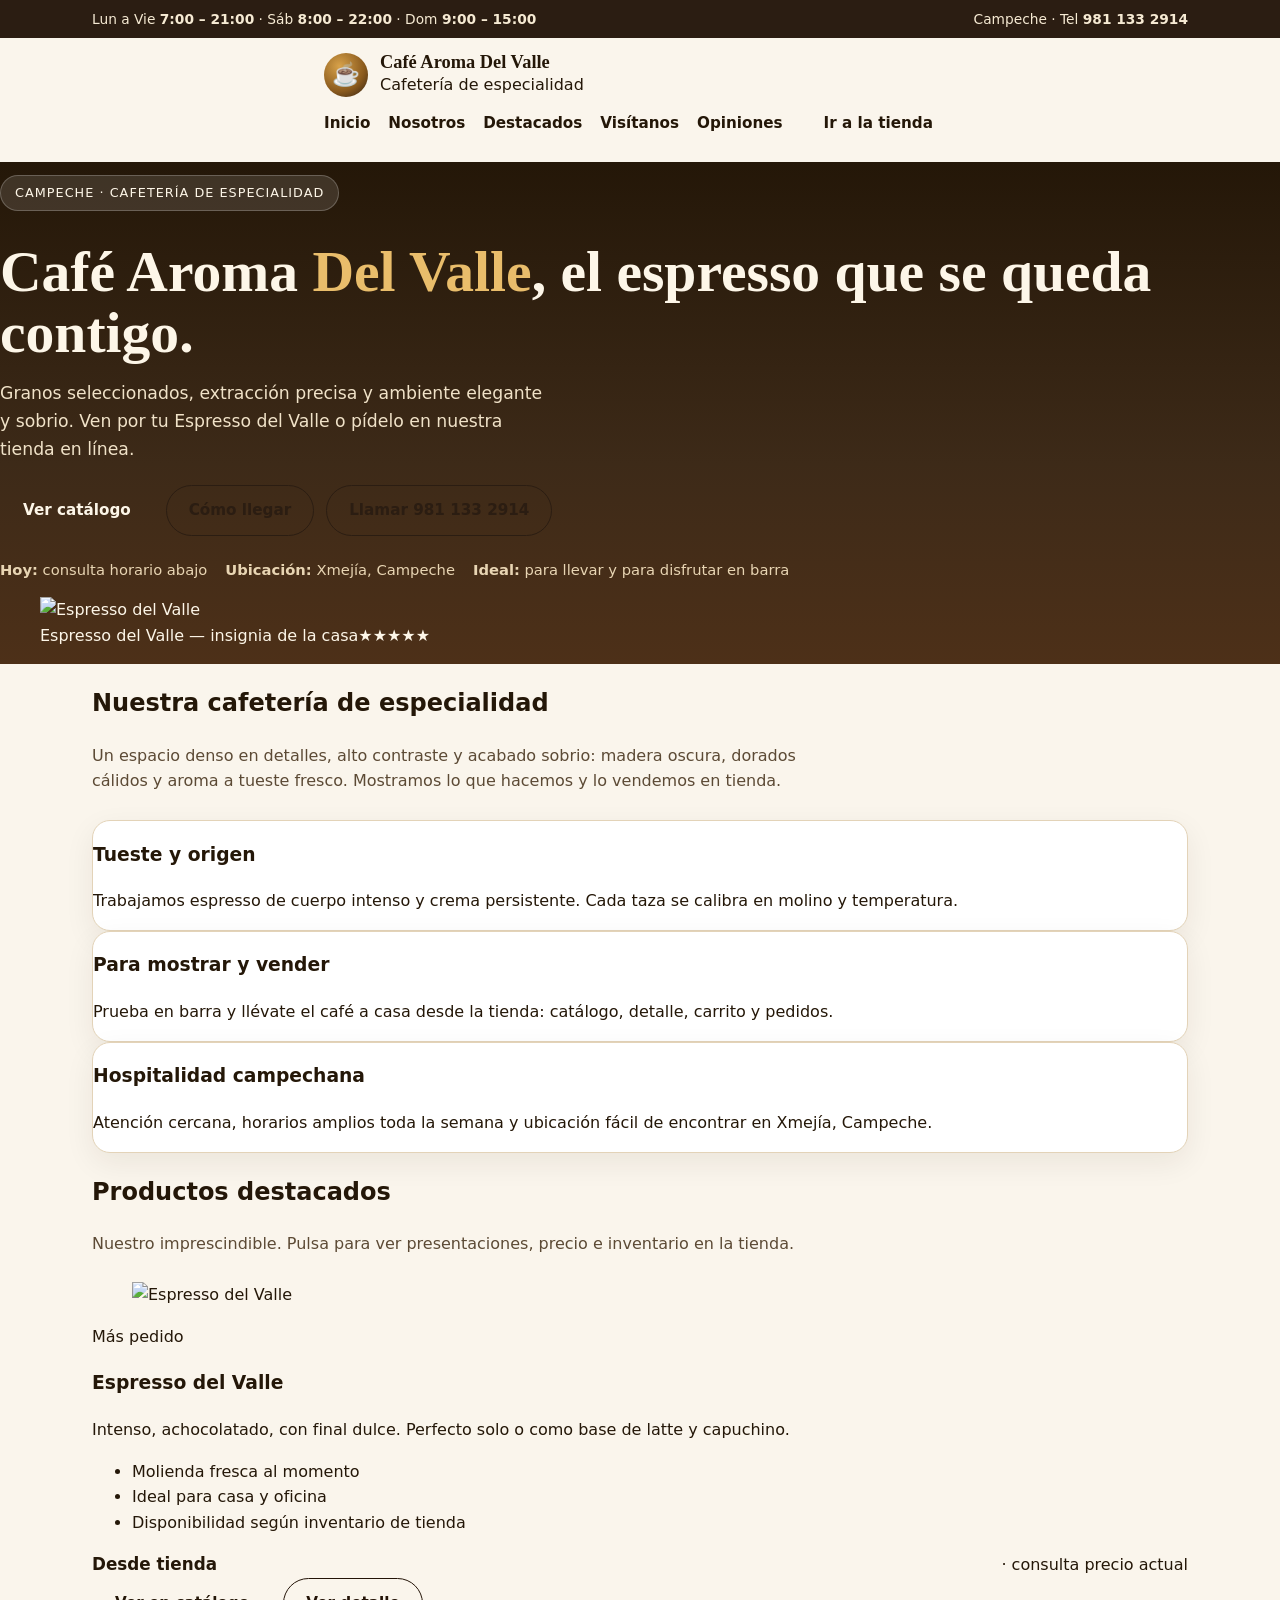
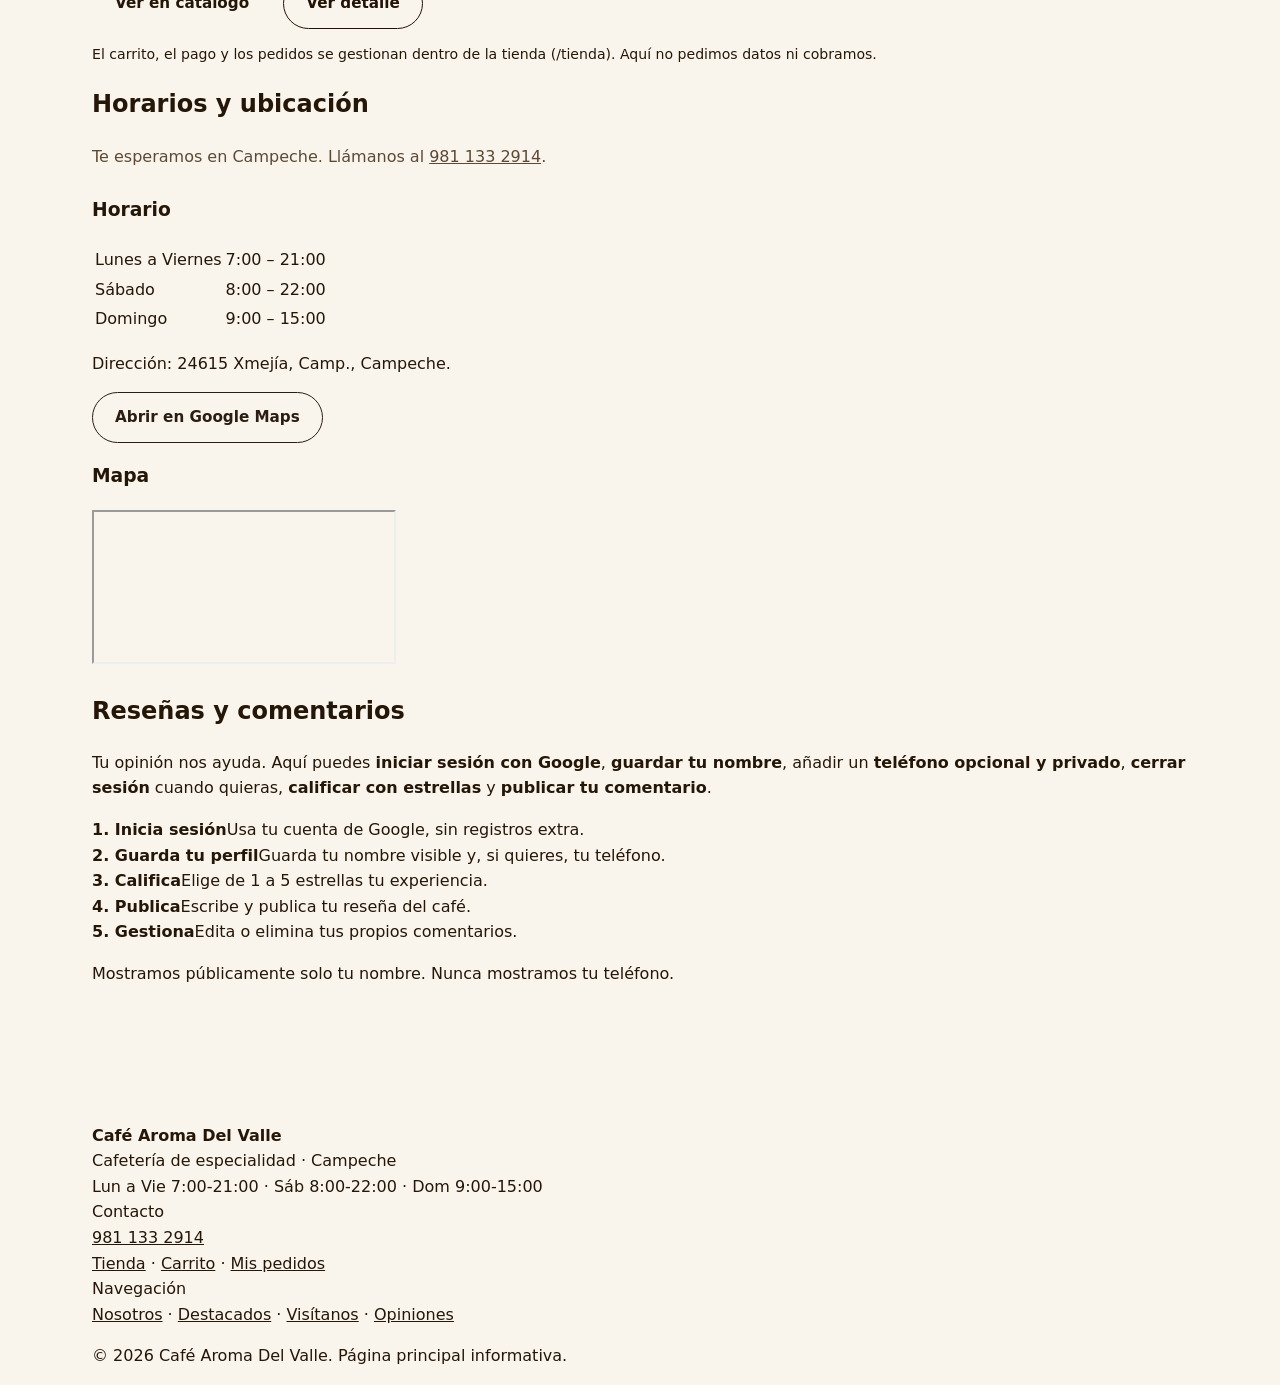
==== commit 493f96f8: "generate index.html" ====
--- a/index.html
+++ b/index.html
@@ -3,168 +3,102 @@
 <head>
 <meta charset="UTF-8">
 <meta name="viewport" content="width=device-width, initial-scale=1.0">
-<title>Café Aroma Del Valle | Cafetería de especialidad en Campeche</title>
-<meta name="description" content="Café Aroma Del Valle, cafetería de especialidad en Campeche. Espresso, capuchino, cold brew, panadería y grano selecto. Lun a Vie 7:00-21:00, Sáb 8:00-22:00, Dom 9:00-15:00.">
+<title>Café Aroma Del Valle — Cafetería de especialidad en Campeche</title>
+<meta name="description" content="Café Aroma Del Valle, cafetería de especialidad en Campeche. Espresso del Valle, horarios Lun a Vie 7:00-21:00, Sáb 8:00-22:00, Dom 9:00-15:00. Visítanos y compra en nuestra tienda.">
 <link rel="stylesheet" href="styles.css">
 </head>
 <body>
-<div class="topbar">
-  <div class="wrap">
-    <span>Campeche · Lun a Vie 7:00–21:00 · Sáb 8:00–22:00 · Dom 9:00–15:00</span>
-    <a href="tel:+529811332914" data-eb-editable="link" data-eb-key="index.a.1" data-eb-role="a" data-eb-kind="link">Tel. 981 133 2914</a>
-  </div>
+<div class="topbar"><div class="wrap"><span>Lun a Vie <strong>7:00 – 21:00</strong> · Sáb <strong>8:00 – 22:00</strong> · Dom <strong>9:00 – 15:00</strong></span><span>Campeche · Tel <strong>981 133 2914</strong></span></div></div>
+<header class="nav"><div class="wrap">
+<a class="brand" href="index.html" data-eb-editable="link" data-eb-key="index.a.1" data-eb-role="a" data-eb-kind="link"><span class="brand-mark">☕</span><span><b>Café Aroma Del Valle</b><span>Cafetería de especialidad</span></span></a>
+<button class="menu-btn" id="menuBtn" aria-label="Abrir menú" data-eb-editable="link" data-eb-key="index.button.2" data-eb-role="button" data-eb-kind="link">☰ Menú</button>
+<nav class="links" id="navLinks">
+<a href="#hero" data-eb-editable="link" data-eb-key="index.a.3" data-eb-role="a" data-eb-kind="link">Inicio</a><a href="#nosotros" data-eb-editable="link" data-eb-key="index.a.4" data-eb-role="a" data-eb-kind="link">Nosotros</a><a href="#destacados" data-eb-editable="link" data-eb-key="index.a.5" data-eb-role="a" data-eb-kind="link">Destacados</a><a href="#visitanos" data-eb-editable="link" data-eb-key="index.a.6" data-eb-role="a" data-eb-kind="link">Visítanos</a><a href="#opiniones" data-eb-editable="link" data-eb-key="index.a.7" data-eb-role="a" data-eb-kind="link">Opiniones</a><a class="btn" href="/tienda/index.html" data-eb-editable="link" data-eb-key="index.a.8" data-eb-role="a" data-eb-kind="link">Ir a la tienda</a>
+</nav>
+</div></header>
+
+<main>
+<div class="hero" id="hero">
+<div><p class="eyebrow" data-eb-editable="text" data-eb-key="index.p.9" data-eb-role="p" data-eb-kind="text">Campeche · Cafetería de especialidad</p>
+<h1 data-eb-editable="text" data-eb-key="index.h1.10" data-eb-role="h1" data-eb-kind="text">Café Aroma <em>Del Valle</em>, el espresso que se queda contigo.</h1>
+<p class="lead" data-eb-editable="text" data-eb-key="index.p.11" data-eb-role="p" data-eb-kind="text">Granos seleccionados, extracción precisa y ambiente elegante y sobrio. Ven por tu Espresso del Valle o pídelo en nuestra tienda en línea.</p>
+<div class="hero-cta"><a class="btn" href="/tienda/index.html" data-eb-editable="link" data-eb-key="index.a.12" data-eb-role="a" data-eb-kind="link">Ver catálogo</a><a class="btn btn-ghost" href="#visitanos" data-eb-editable="link" data-eb-key="index.a.13" data-eb-role="a" data-eb-kind="link">Cómo llegar</a><a class="btn btn-ghost" href="tel:+529811332914" data-eb-editable="link" data-eb-key="index.a.14" data-eb-role="a" data-eb-kind="link">Llamar 981 133 2914</a></div>
+<div class="hero-meta"><span><b>Hoy:</b> consulta horario abajo</span><span><b>Ubicación:</b> Xmejía, Campeche</span><span><b>Ideal:</b> para llevar y para disfrutar en barra</span></div>
 </div>
-<header class="header">
-  <nav class="nav">
-    <a class="brand" href="#inicio" data-eb-editable="link" data-eb-key="index.a.2" data-eb-role="a" data-eb-kind="link">
-      <span class="brand-mark">A</span>
-      <span><b>Café Aroma Del Valle</b><small>Cafetería de especialidad</small></span>
-    </a>
-    <div class="links" id="navLinks">
-      <a href="#inicio" data-eb-editable="link" data-eb-key="index.a.3" data-eb-role="a" data-eb-kind="link">Inicio</a>
-      <a href="#carta" data-eb-editable="link" data-eb-key="index.a.4" data-eb-role="a" data-eb-kind="link">Carta</a>
-      <a href="#nosotros" data-eb-editable="link" data-eb-key="index.a.5" data-eb-role="a" data-eb-kind="link">Nosotros</a>
-      <a href="#visitanos" data-eb-editable="link" data-eb-key="index.a.6" data-eb-role="a" data-eb-kind="link">Visítanos</a>
-      <a href="#opiniones" data-eb-editable="link" data-eb-key="index.a.7" data-eb-role="a" data-eb-kind="link">Opiniones</a>
-      <a class="btn btn-primary" href="/tienda/index.html" data-eb-editable="link" data-eb-key="index.a.8" data-eb-role="a" data-eb-kind="link">Ir a tienda</a>
-    </div>
-    <button class="menu-btn" id="menuBtn" aria-label="Abrir menú" data-eb-editable="link" data-eb-key="index.button.9" data-eb-role="button" data-eb-kind="link">☰</button>
-  </nav>
-</header>
+<figure><img src="https://itm-void-excepcional.pages.dev/api/itm-project-assets?file=0323ac94-9f07-47de-a598-593b2d98a83f" alt="Espresso del Valle" loading="eager" fetchpriority="high" data-eb-editable="image" data-eb-key="index.img.15" data-eb-role="img" data-eb-kind="image"><figcaption><span>Espresso del Valle — insignia de la casa</span><span>★★★★★</span></figcaption></figure>
+</div>
 
-<main id="inicio">
-  <section class="hero">
-    <div class="wrap hero-grid">
-      <div>
-        <span class="eyebrow">Campeche · Café de especialidad</span>
-        <h1 data-eb-editable="text" data-eb-key="index.h1.10" data-eb-role="h1" data-eb-kind="text">El aroma del valle, <em>servido con calma</em> y carácter.</h1>
-        <p class="lead" data-eb-editable="text" data-eb-key="index.p.11" data-eb-role="p" data-eb-kind="text">Somos <strong>Café Aroma Del Valle</strong>: espresso preciso, capuchinos cremosos, cold brew refrescante y panadería del día. Para mostrar y para vender: conócenos aquí y compra en nuestra tienda en línea.</p>
-        <div class="hero-cta">
-          <a class="btn btn-accent" href="#carta" data-eb-editable="link" data-eb-key="index.a.12" data-eb-role="a" data-eb-kind="link">Ver carta</a>
-          <a class="btn btn-ghost" style="border-color:#e9bd6b;color:#ffe9c2" href="/tienda/index.html" data-eb-editable="link" data-eb-key="index.a.13" data-eb-role="a" data-eb-kind="link">Ir a tienda</a>
-          <a class="btn" style="color:#ffe9c2" href="tel:+529811332914" data-eb-editable="link" data-eb-key="index.a.14" data-eb-role="a" data-eb-kind="link">Llamar 981 133 2914</a>
-        </div>
-        <div class="hero-meta">
-          <span>⏰ <strong>Lun–Vie 7–21</strong> · Sáb 8–22 · Dom 9–15</span>
-          <span>📍 Xmejía, Campeche</span>
-        </div>
-      </div>
-      <div class="hero-visual">
-        <div class="hero-photo">
-          <img src="https://upload.wikimedia.org/wikipedia/commons/3/3b/Barista_prepares_espresso_at_coffee_shop.jpg" alt="Barista preparando espresso en Café Aroma Del Valle" data-eb-editable="image" data-eb-key="index.img.15" data-eb-role="img" data-eb-kind="image">
-        </div>
-        <div class="hero-card">
-          <img src="https://itm-void-excepcional.pages.dev/api/itm-project-assets?file=0323ac94-9f07-47de-a598-593b2d98a83f" alt="Espresso del Valle" data-eb-editable="image" data-eb-key="index.img.16" data-eb-role="img" data-eb-kind="image">
-          <div><b>Espresso del Valle · $45</b><span>Nuestra insignia: intenso, achocolatado, crema dorada.</span></div>
-        </div>
-      </div>
-    </div>
-  </section>
+<div class="wrap">
+<section class="block" id="nosotros">
+<h2 data-eb-editable="text" data-eb-key="index.h2.16" data-eb-role="h2" data-eb-kind="text">Nuestra cafetería de especialidad</h2>
+<p class="sub" data-eb-editable="text" data-eb-key="index.p.17" data-eb-role="p" data-eb-kind="text">Un espacio denso en detalles, alto contraste y acabado sobrio: madera oscura, dorados cálidos y aroma a tueste fresco. Mostramos lo que hacemos y lo vendemos en tienda.</p>
+<div class="grid3">
+<div class="card"><h3 data-eb-editable="text" data-eb-key="index.h3.18" data-eb-role="h3" data-eb-kind="text">Tueste y origen</h3><p data-eb-editable="text" data-eb-key="index.p.19" data-eb-role="p" data-eb-kind="text">Trabajamos espresso de cuerpo intenso y crema persistente. Cada taza se calibra en molino y temperatura.</p></div>
+<div class="card"><h3 data-eb-editable="text" data-eb-key="index.h3.20" data-eb-role="h3" data-eb-kind="text">Para mostrar y vender</h3><p data-eb-editable="text" data-eb-key="index.p.21" data-eb-role="p" data-eb-kind="text">Prueba en barra y llévate el café a casa desde la tienda: catálogo, detalle, carrito y pedidos.</p></div>
+<div class="card"><h3 data-eb-editable="text" data-eb-key="index.h3.22" data-eb-role="h3" data-eb-kind="text">Hospitalidad campechana</h3><p data-eb-editable="text" data-eb-key="index.p.23" data-eb-role="p" data-eb-kind="text">Atención cercana, horarios amplios toda la semana y ubicación fácil de encontrar en Xmejía, Campeche.</p></div>
+</div>
+</section>
 
-  <section class="section" id="carta">
-    <div class="wrap">
-      <p class="kicker" data-eb-editable="text" data-eb-key="index.p.17" data-eb-role="p" data-eb-kind="text">Carta breve</p>
-      <h2 class="title" data-eb-editable="text" data-eb-key="index.h2.18" data-eb-role="h2" data-eb-kind="text">Destacados que anticipan la tienda</h2>
-      <p class="sub" data-eb-editable="text" data-eb-key="index.p.19" data-eb-role="p" data-eb-kind="text">Una probada de lo que hidratamos en <a href="/tienda/index.html" data-eb-editable="link" data-eb-key="index.a.20" data-eb-role="a" data-eb-kind="link">/tienda</a>: el catálogo completo, con inventario y pedidos, vive en la tienda. Aquí solo es vista previa, sin lógica de compra.</p>
-      <div class="grid-3">
-        <article class="card">
-          <img class="menu-img" src="https://itm-void-excepcional.pages.dev/api/itm-project-assets?file=0323ac94-9f07-47de-a598-593b2d98a83f" alt="Espresso del Valle" loading="lazy" data-eb-editable="image" data-eb-key="index.img.21" data-eb-role="img" data-eb-kind="image">
-          <div class="card-body">
-            <span class="tag">Insignia · Caliente</span>
-            <h3 data-eb-editable="text" data-eb-key="index.h3.22" data-eb-role="h3" data-eb-kind="text">Espresso del Valle</h3>
-            <p data-eb-editable="text" data-eb-key="index.p.23" data-eb-role="p" data-eb-kind="text">Doble shot de grano selecto, crema dorada y final achocolatado.</p>
-            <div class="price-row"><span class="price">$45 MXN</span><a class="link-card" href="/tienda/index.html" data-eb-editable="link" data-eb-key="index.a.24" data-eb-role="a" data-eb-kind="link">Comprar en tienda →</a></div>
-          </div>
-        </article>
-        <article class="card">
-          <img class="menu-img" src="https://upload.wikimedia.org/wikipedia/commons/9/9f/Cappuccino_latte_art_2006-04-14.jpg" alt="Capuchino con arte latte" loading="lazy" data-eb-editable="image" data-eb-key="index.img.25" data-eb-role="img" data-eb-kind="image">
-          <div class="card-body">
-            <span class="tag">Favorito · Caliente</span>
-            <h3 data-eb-editable="text" data-eb-key="index.h3.26" data-eb-role="h3" data-eb-kind="text">Capuchino Arte Latte</h3>
-            <p data-eb-editable="text" data-eb-key="index.p.27" data-eb-role="p" data-eb-kind="text">Leche cremosa al vapor, espresso doble y arte latte de la casa.</p>
-            <div class="price-row"><span class="price">$65 MXN</span><a class="link-card" href="/tienda/index.html" data-eb-editable="link" data-eb-key="index.a.28" data-eb-role="a" data-eb-kind="link">Comprar en tienda →</a></div>
-          </div>
-        </article>
-        <article class="card">
-          <img class="menu-img" src="https://upload.wikimedia.org/wikipedia/commons/3/3b/Barista_prepares_espresso_at_coffee_shop.jpg" alt="Cold brew y métodos de la casa" loading="lazy" data-eb-editable="image" data-eb-key="index.img.29" data-eb-role="img" data-eb-kind="image">
-          <div class="card-body">
-            <span class="tag">Frío · 12 h extracción</span>
-            <h3 data-eb-editable="text" data-eb-key="index.h3.30" data-eb-role="h3" data-eb-kind="text">Cold Brew + Panadería</h3>
-            <p data-eb-editable="text" data-eb-key="index.p.31" data-eb-role="p" data-eb-kind="text">Extracción lenta en frío, servido con hielo, ideal con croissant.</p>
-            <div class="price-row"><span class="price">desde $55 MXN</span><a class="link-card" href="/tienda/index.html" data-eb-editable="link" data-eb-key="index.a.32" data-eb-role="a" data-eb-kind="link">Ver catálogo →</a></div>
-          </div>
-        </article>
-      </div>
-    </div>
-  </section>
+<section class="block" id="destacados">
+<h2 data-eb-editable="text" data-eb-key="index.h2.24" data-eb-role="h2" data-eb-kind="text">Productos destacados</h2>
+<p class="sub" data-eb-editable="text" data-eb-key="index.p.25" data-eb-role="p" data-eb-kind="text">Nuestro imprescindible. Pulsa para ver presentaciones, precio e inventario en la tienda.</p>
+<div class="dest">
+<figure class="dest-media"><img src="https://itm-void-excepcional.pages.dev/api/itm-project-assets?file=31865567-64c6-44e0-8884-2a6ee11ec74e" alt="Espresso del Valle" loading="lazy" data-eb-editable="image" data-eb-key="index.img.26" data-eb-role="img" data-eb-kind="image"></figure>
+<div class="dest-info">
+<span class="badge">Más pedido</span>
+<h3 data-eb-editable="text" data-eb-key="index.h3.27" data-eb-role="h3" data-eb-kind="text">Espresso del Valle</h3>
+<p data-eb-editable="text" data-eb-key="index.p.28" data-eb-role="p" data-eb-kind="text">Intenso, achocolatado, con final dulce. Perfecto solo o como base de latte y capuchino.</p>
+<ul class="list"><li>Molienda fresca al momento</li><li>Ideal para casa y oficina</li><li>Disponibilidad según inventario de tienda</li></ul>
+<div class="price-row"><span class="price">Desde tienda</span><span>· consulta precio actual</span></div>
+<div style="display:flex;gap:.7rem;flex-wrap:wrap"><a class="btn" href="/tienda/index.html" data-eb-editable="link" data-eb-key="index.a.29" data-eb-role="a" data-eb-kind="link">Ver en catálogo</a><a class="btn btn-ghost" style="color:#231307;border-color:#231307" href="/tienda/producto.html?id=espresso-del-valle" data-eb-editable="link" data-eb-key="index.a.30" data-eb-role="a" data-eb-kind="link">Ver detalle</a></div>
+<p style="font-size:.88rem;margin-top:.9rem" data-eb-editable="text" data-eb-key="index.p.31" data-eb-role="p" data-eb-kind="text">El carrito, el pago y los pedidos se gestionan dentro de la tienda (/tienda). Aquí no pedimos datos ni cobramos.</p>
+</div>
+</div>
+</section>
 
-  <section class="section section-alt" id="nosotros">
-    <div class="wrap grid-2">
-      <div>
-        <p class="kicker" data-eb-editable="text" data-eb-key="index.p.33" data-eb-role="p" data-eb-kind="text">Nosotros</p>
-        <h2 class="title" data-eb-editable="text" data-eb-key="index.h2.34" data-eb-role="h2" data-eb-kind="text">Cafetería de especialidad, elegante y sobria</h2>
-        <p class="sub" data-eb-editable="text" data-eb-key="index.p.35" data-eb-role="p" data-eb-kind="text">En Campeche servimos café con oficio: molienda al momento, leche texturizada con precisión y grano tostado para resaltar dulzor y cuerpo. Un espacio cálido de alto contraste para trabajar, conversar o pausar.</p>
-        <div class="oficio" style="margin-top:18px">
-          <img src="https://upload.wikimedia.org/wikipedia/commons/3/3b/Barista_prepares_espresso_at_coffee_shop.jpg" alt="Oficio barista" data-eb-editable="image" data-eb-key="index.img.36" data-eb-role="img" data-eb-kind="image">
-          <div class="oficio-text">
-            <h2 data-eb-editable="text" data-eb-key="index.h2.37" data-eb-role="h2" data-eb-kind="text">Nuestro oficio</h2>
-            <p style="margin:0;color:#e8d5b3" data-eb-editable="text" data-eb-key="index.p.38" data-eb-role="p" data-eb-kind="text">Cada taza pasa por tres manos: selección, molienda y extracción.</p>
-            <ul>
-              <li>☕ Espresso calibrado cada mañana</li>
-              <li>🥛 Leche cremosa, sin quemar</li>
-              <li>🌱 Grano 250 g para llevar a casa</li>
-            </ul>
-          </div>
-        </div>
-      </div>
-      <div id="visitanos">
-        <div class="info-box">
-          <h3 data-eb-editable="text" data-eb-key="index.h3.39" data-eb-role="h3" data-eb-kind="text">Visítanos</h3>
-          <p style="margin:0;color:var(--tinta-suave)" data-eb-editable="text" data-eb-key="index.p.40" data-eb-role="p" data-eb-kind="text">Xmejía, 24615 Campeche · <a href="tel:+529811332914" data-eb-editable="link" data-eb-key="index.a.41" data-eb-role="a" data-eb-kind="link">981 133 2914</a></p>
-          <table class="horario">
-            <tr><td>Lunes a Viernes</td><td>7:00 – 21:00</td></tr>
-            <tr><td>Sábado</td><td>8:00 – 22:00</td></tr>
-            <tr><td>Domingo</td><td>9:00 – 15:00</td></tr>
-          </table>
-          <div style="display:flex;gap:10px;flex-wrap:wrap;margin-top:14px">
-            <a class="btn btn-primary" href="/tienda/index.html" data-eb-editable="link" data-eb-key="index.a.42" data-eb-role="a" data-eb-kind="link">Pedir en línea</a>
-            <a class="btn btn-ghost" href="tel:+529811332914" data-eb-editable="link" data-eb-key="index.a.43" data-eb-role="a" data-eb-kind="link">Llamar</a>
-          </div>
-        </div>
-        <div class="mapa" style="margin-top:16px">
-          <iframe title="Mapa Café Aroma Del Valle" loading="lazy" referrerpolicy="strict-origin-when-cross-origin" allowfullscreen src="https://www.google.com/maps/embed?pb=!1m18!1m12!1m3!1d3767.1903799236984!2d-89.3778403240613!3d19.230532947101622!2m3!1f0!2f0!3f0!3m2!1i1024!2i768!4f13.1!3m3!1m2!1s0x8f59cae167855d67%3A0x5959cb7fbdfd01d9!2s24615%20Xmej%C3%ADa%2C%20Camp.!5e0!3m2!1ses-419!2smx!4v1788402426427!5m2!1ses-419!2smx"></iframe>
-        </div>
-      </div>
-    </div>
-  </section>
+<section class="block" id="visitanos">
+<h2 data-eb-editable="text" data-eb-key="index.h2.32" data-eb-role="h2" data-eb-kind="text">Horarios y ubicación</h2>
+<p class="sub" data-eb-editable="text" data-eb-key="index.p.33" data-eb-role="p" data-eb-kind="text">Te esperamos en Campeche. Llámanos al <a class="tel" href="tel:+529811332914" data-eb-editable="link" data-eb-key="index.a.34" data-eb-role="a" data-eb-kind="link">981 133 2914</a>.</p>
+<div class="visit">
+<div class="panel"><h3 data-eb-editable="text" data-eb-key="index.h3.35" data-eb-role="h3" data-eb-kind="text">Horario</h3>
+<table class="hours"><tr><td>Lunes a Viernes</td><td>7:00 – 21:00</td></tr><tr><td>Sábado</td><td>8:00 – 22:00</td></tr><tr><td>Domingo</td><td>9:00 – 15:00</td></tr></table>
+<p style="color:var(--muted)" data-eb-editable="text" data-eb-key="index.p.36" data-eb-role="p" data-eb-kind="text">Dirección: 24615 Xmejía, Camp., Campeche.</p>
+<p data-eb-editable="text" data-eb-key="index.p.37" data-eb-role="p" data-eb-kind="text"><a class="btn btn-ghost" href="https://www.google.com/maps/search/?api=1&query=24615+Xmej%C3%ADa+Campeche" target="_blank" rel="noopener" data-eb-editable="link" data-eb-key="index.a.38" data-eb-role="a" data-eb-kind="link">Abrir en Google Maps</a></p>
+</div>
+<div class="panel"><h3 data-eb-editable="text" data-eb-key="index.h3.39" data-eb-role="h3" data-eb-kind="text">Mapa</h3>
+<iframe class="map" title="Mapa Café Aroma Del Valle" loading="lazy" referrerpolicy="strict-origin-when-cross-origin" allowfullscreen src="https://www.google.com/maps/embed?pb=!1m18!1m12!1m3!1d3767.1903799236984!2d-89.3778403240613!3d19.230532947101622!2m3!1f0!2f0!3f0!3m2!1i1024!2i768!4f13.1!3m3!1m2!1s0x8f59cae167855d67%3A0x5959cb7fbdfd01d9!2s24615%20Xmej%C3%ADa%2C%20Camp.!5e0!3m2!1ses-419!2smx!4v1788402426427!5m2!1ses-419!2smx"></iframe>
+</div>
+</div>
+</section>
 
-  <section class="section" id="opiniones">
-    <div class="wrap">
-      <p class="kicker" data-eb-editable="text" data-eb-key="index.p.44" data-eb-role="p" data-eb-kind="text">Reseñas y comentarios</p>
-      <h2 class="title" data-eb-editable="text" data-eb-key="index.h2.45" data-eb-role="h2" data-eb-kind="text">Lo que dicen nuestros visitantes</h2>
-      <p class="sub" data-eb-editable="text" data-eb-key="index.p.46" data-eb-role="p" data-eb-kind="text">Inicia sesión con Google, guarda tu nombre (y teléfono opcional privado), califica con estrellas y publica tu comentario. Solo se muestra públicamente tu nombre, nunca tu teléfono. Puedes editar o eliminar tus propios comentarios.</p>
-      <div class="comments-shell" data-itm-comments-shell data-project-id="281a419a-ce5a-4402-bc18-6fa46e6c212f">
-        <div class="comments-explain">
-          <div><b>1 · Identifícate</b>Inicia sesión con Google y completa tu perfil con nombre. El teléfono es opcional y privado.</div>
-          <div><b>2 · Califica</b>Elige de 1 a 5 estrellas y cuenta tu experiencia con el café y el servicio.</div>
-          <div><b>3 · Gestiona</b>Cierra sesión cuando quieras; edita o elimina tus comentarios propios.</div>
-        </div>
-        <div data-itm-profile data-project-id="281a419a-ce5a-4402-bc18-6fa46e6c212f"></div>
-        <div data-itm-comments data-project-id="281a419a-ce5a-4402-bc18-6fa46e6c212f"></div>
-      </div>
-    </div>
-  </section>
+<section class="block" id="opiniones">
+<div class="opiniones-shell" data-itm-comments-shell data-project-id="281a419a-ce5a-4402-bc18-6fa46e6c212f">
+<h2 data-eb-editable="text" data-eb-key="index.h2.40" data-eb-role="h2" data-eb-kind="text">Reseñas y comentarios</h2>
+<p data-eb-editable="text" data-eb-key="index.p.41" data-eb-role="p" data-eb-kind="text">Tu opinión nos ayuda. Aquí puedes <b>iniciar sesión con Google</b>, <b>guardar tu nombre</b>, añadir un <b>teléfono opcional y privado</b>, <b>cerrar sesión</b> cuando quieras, <b>calificar con estrellas</b> y <b>publicar tu comentario</b>.</p>
+<div class="how">
+<div><b>1. Inicia sesión</b>Usa tu cuenta de Google, sin registros extra.</div>
+<div><b>2. Guarda tu perfil</b>Guarda tu nombre visible y, si quieres, tu teléfono.</div>
+<div><b>3. Califica</b>Elige de 1 a 5 estrellas tu experiencia.</div>
+<div><b>4. Publica</b>Escribe y publica tu reseña del café.</div>
+<div><b>5. Gestiona</b>Edita o elimina tus propios comentarios.</div>
+</div>
+<p class="privacy" data-eb-editable="text" data-eb-key="index.p.42" data-eb-role="p" data-eb-kind="text">Mostramos públicamente solo tu nombre. Nunca mostramos tu teléfono.</p>
+<div class="itm-profile" data-itm-profile data-project-id="281a419a-ce5a-4402-bc18-6fa46e6c212f"></div>
+<div class="itm-comments" data-itm-comments data-project-id="281a419a-ce5a-4402-bc18-6fa46e6c212f"></div>
+</div>
+</section>
+</div>
 </main>
 
-<footer class="footer">
-  <div class="wrap footer-grid">
-    <div><b style="font-family:var(--serif);font-size:1.2rem">Café Aroma Del Valle</b><br><small>Cafetería de especialidad en Campeche · Xmejía 24615 · Lun–Vie 7–21, Sáb 8–22, Dom 9–15 · <a href="tel:+529811332914" data-eb-editable="link" data-eb-key="index.a.47" data-eb-role="a" data-eb-kind="link">981 133 2914</a></small></div>
-    <div><b>Explora</b><br><a href="#carta" data-eb-editable="link" data-eb-key="index.a.48" data-eb-role="a" data-eb-kind="link">Carta</a><br><a href="/tienda/index.html" data-eb-editable="link" data-eb-key="index.a.49" data-eb-role="a" data-eb-kind="link">Tienda</a><br><a href="#opiniones" data-eb-editable="link" data-eb-key="index.a.50" data-eb-role="a" data-eb-kind="link">Opiniones</a></div>
-    <div><b>Contacto</b><br><a href="tel:+529811332914" data-eb-editable="link" data-eb-key="index.a.51" data-eb-role="a" data-eb-kind="link">Llamar</a><br><a href="#visitanos" data-eb-editable="link" data-eb-key="index.a.52" data-eb-role="a" data-eb-kind="link">Cómo llegar</a><br><small>© <span id="year">2026</span> Aroma Del Valle</small></div>
-  </div>
+<footer><div class="wrap">
+<div><b style="color:var(--cream)">Café Aroma Del Valle</b><br>Cafetería de especialidad · Campeche<br>Lun a Vie 7:00-21:00 · Sáb 8:00-22:00 · Dom 9:00-15:00</div>
+<div>Contacto<br><a href="tel:+529811332914" data-eb-editable="link" data-eb-key="index.a.43" data-eb-role="a" data-eb-kind="link">981 133 2914</a><br><a href="/tienda/index.html" data-eb-editable="link" data-eb-key="index.a.44" data-eb-role="a" data-eb-kind="link">Tienda</a> · <a href="/tienda/carrito.html" data-eb-editable="link" data-eb-key="index.a.45" data-eb-role="a" data-eb-kind="link">Carrito</a> · <a href="/tienda/pedidos.html" data-eb-editable="link" data-eb-key="index.a.46" data-eb-role="a" data-eb-kind="link">Mis pedidos</a></div>
+<div>Navegación<br><a href="#nosotros" data-eb-editable="link" data-eb-key="index.a.47" data-eb-role="a" data-eb-kind="link">Nosotros</a> · <a href="#destacados" data-eb-editable="link" data-eb-key="index.a.48" data-eb-role="a" data-eb-kind="link">Destacados</a> · <a href="#visitanos" data-eb-editable="link" data-eb-key="index.a.49" data-eb-role="a" data-eb-kind="link">Visítanos</a> · <a href="#opiniones" data-eb-editable="link" data-eb-key="index.a.50" data-eb-role="a" data-eb-kind="link">Opiniones</a></div>
+</div>
+<div class="wrap"><p data-eb-editable="text" data-eb-key="index.p.51" data-eb-role="p" data-eb-kind="text">© <span id="year">2026</span> Café Aroma Del Valle. Página principal informativa.</p></div>
 </footer>
 
+<script src="https://itm-void-excepcional.pages.dev/comments.js" defer></script>
 <script src="script.js" defer></script>
-<script src="https://itm-void-excepcional.pages.dev/comments.js" defer></script>
 </body>
 </html>
--- a/styles.css
+++ b/styles.css
@@ -1,138 +1,126 @@
 :root{
-  --bg:#faf7f1; --ink:#1a120b; --muted:#6b5d4e;
-  --cream:#efe6d6; --dark:#1c130c; --dark2:#2a1e13;
-  --accent:#b3541e; --accent-d:#8a3f14;
-  --gold:#d9a441; --line:#e2d5bf;
-  --card:#fffdf8; --radius:16px;
-  --shadow:0 12px 32px rgba(26,18,11,.14);
-  --max:1120px;
+  --fondo:#faf5ec;
+  --fondo-2:#f1e7d6;
+  --tinta:#241708;
+  --tinta-suave:#5c4a35;
+  --cobre:#b4762a;
+  --cobre-oscuro:#8a5a1d;
+  --cafe:#2b1d12;
+  --cafe-2:#3d2a18;
+  --crema:#fffdf7;
+  --linea:#e3d3b8;
+  --ok:#2e7d4f;
+  --radio:18px;
+  --sombra:0 18px 50px rgba(43,29,18,.14);
+  --serif:"Playfair Display",Georgia,"Times New Roman",serif;
+  --sans:"Inter",system-ui,-apple-system,"Segoe UI",Roboto,Arial,sans-serif;
 }
 *{box-sizing:border-box}
 html{scroll-behavior:smooth}
-body{margin:0;font-family:Georgia,'Times New Roman',serif;background:var(--bg);color:var(--ink);line-height:1.6}
-body,h1,h2,h3{font-family:Georgia,serif}
-a{color:var(--accent-d)}
-img{max-width:100%;display:block;border-radius:12px}
-.wrap{max-width:var(--max);margin:0 auto;padding:0 20px}
-.eyebrow{text-transform:uppercase;letter-spacing:.14em;font-size:.78rem;color:var(--accent-d);font-family:Arial,Helvetica,sans-serif;font-weight:700;margin:0 0 8px}
-.eyebrow-light{color:var(--gold)}
-h1{font-size:clamp(2.2rem,5vw,3.6rem);line-height:1.05;margin:.2em 0}
-h2{font-size:clamp(1.6rem,3.4vw,2.3rem);line-height:1.15;margin:.3em 0 .4em}
-.lead{font-size:1.12rem;color:#3d2f22}
-.btn{display:inline-block;background:var(--accent);color:#fff;text-decoration:none;padding:.85rem 1.4rem;border-radius:999px;font-family:Arial,sans-serif;font-weight:700;border:2px solid var(--accent);cursor:pointer}
-.btn:hover{background:var(--accent-d);border-color:var(--accent-d)}
-.btn-ghost{background:transparent;color:var(--ink);border-color:var(--ink)}
-.btn-ghost:hover{background:var(--ink);color:#fff}
-.btn-small{padding:.4rem .9rem;font-size:.9rem}
+body{margin:0;font-family:var(--sans);background:var(--fondo);color:var(--tinta);line-height:1.6}
+img{max-width:100%;display:block}
+a{color:inherit}
+.wrap{max-width:1140px;margin:0 auto;padding:0 22px}
+.topbar{background:var(--cafe);color:#f6ead3;font-size:.86rem}
+.topbar .wrap{display:flex;justify-content:space-between;gap:12px;padding-top:8px;padding-bottom:8px;flex-wrap:wrap}
+.topbar a{text-decoration:none;border-bottom:1px dotted #c9a35c}
+.header{position:sticky;top:0;z-index:40;background:rgba(250,245,236,.94);backdrop-filter:blur(10px);border-bottom:1px solid var(--linea)}
+.nav{display:flex;align-items:center;justify-content:space-between;gap:16px;padding:14px 22px;max-width:1140px;margin:0 auto}
+.brand{display:flex;align-items:center;gap:12px;text-decoration:none}
+.brand-mark{width:44px;height:44px;border-radius:50%;background:radial-gradient(circle at 35% 30%,#d8a24a,#8a5a1d 60%,#2b1d12 100%);display:grid;place-items:center;color:#fff;font-family:var(--serif);font-size:1.4rem}
+.brand b{font-family:var(--serif);font-size:1.15rem;display:block;line-height:1.1}
+.brand small{color:var(--tinta-suave);letter-spacing:.12em;text-transform:uppercase;font-size:.68rem}
+.links{display:flex;gap:18px;align-items:center}
+.links a{text-decoration:none;font-weight:600;font-size:.95rem}
+.links a:hover{color:var(--cobre-oscuro)}
+.btn{display:inline-flex;align-items:center;justify-content:center;gap:8px;border-radius:999px;padding:12px 22px;font-weight:700;text-decoration:none;border:1px solid transparent;cursor:pointer;font-size:.95rem}
+.btn-primary{background:var(--cafe);color:#fff}
+.btn-primary:hover{background:var(--cafe-2)}
+.btn-accent{background:var(--cobre);color:#fff}
+.btn-accent:hover{background:var(--cobre-oscuro)}
+.btn-ghost{background:transparent;border-color:var(--cafe);color:var(--cafe)}
+.btn-ghost:hover{background:var(--cafe);color:#fff}
+.menu-btn{display:none;background:none;border:1px solid var(--linea);border-radius:10px;padding:8px 12px;font-size:1.1rem}
+.hero{background:linear-gradient(180deg,#241708 0%,#3d2a18 60%,#4d3018 100%);background-color:#241708;color:#fdf6e8;overflow:hidden}
+.hero-grid{display:grid;grid-template-columns:1.05fr .95fr;gap:36px;align-items:center;padding:56px 0 48px}
+.eyebrow{display:inline-flex;align-items:center;gap:8px;background:rgba(255,255,255,.12);border:1px solid rgba(255,255,255,.22);padding:7px 14px;border-radius:999px;font-size:.8rem;letter-spacing:.08em;text-transform:uppercase}
+.hero h1{font-family:var(--serif);font-size:clamp(2.2rem,4.6vw,3.6rem);line-height:1.05;margin:18px 0 14px}
+.hero h1 em{color:#e9bd6b;font-style:normal}
+.hero p.lead{font-size:1.08rem;color:#f0e2c8;max-width:34rem}
+.hero-cta{display:flex;gap:12px;flex-wrap:wrap;margin:22px 0}
+.hero-meta{display:flex;gap:18px;flex-wrap:wrap;font-size:.92rem;color:#e8d5b3}
+.hero-meta strong{color:#fff}
+.hero-visual{position:relative}
+.hero-photo{border-radius:22px;overflow:hidden;box-shadow:var(--sombra);border:1px solid rgba(255,255,255,.25)}
+.hero-photo img{width:100%;height:420px;object-fit:cover}
+.hero-card{position:absolute;left:16px;right:16px;bottom:-22px;background:var(--crema);color:var(--tinta);border-radius:16px;padding:14px 16px;display:flex;gap:14px;align-items:center;box-shadow:var(--sombra);border:1px solid var(--linea)}
+.hero-card img{width:64px;height:64px;object-fit:cover;border-radius:12px}
+.hero-card b{display:block;font-size:.95rem}
+.hero-card span{font-size:.85rem;color:var(--tinta-suave)}
 .section{padding:64px 0}
-.section-dark{background:var(--dark);color:#f5ecdd}
-.section-dark a{color:var(--gold)}
-.section-cream{background:var(--cream)}
-.section-sub{color:var(--muted)}
-.section-dark .section-sub{color:#cbb99f}
-.muted-light{color:#cbb99f;font-size:.95rem}
-
-/* header */
-.site-header{position:sticky;top:0;z-index:20;background:rgba(250,247,241,.96);backdrop-filter:blur(8px);border-bottom:1px solid var(--line)}
-.header-inner{display:flex;align-items:center;justify-content:space-between;gap:16px;padding:12px 20px}
-.brand{display:flex;align-items:center;gap:10px;text-decoration:none;color:var(--ink)}
-.brand-mark{font-size:1.9rem;background:var(--dark);color:var(--gold);width:44px;height:44px;display:grid;place-items:center;border-radius:12px}
-.brand-text{display:flex;flex-direction:column;line-height:1.1}
-.brand-text small{font-family:Arial,sans-serif;color:var(--muted);letter-spacing:.08em;text-transform:uppercase;font-size:.68rem}
-.main-nav{display:flex;align-items:center;gap:18px;font-family:Arial,sans-serif}
-.main-nav a{text-decoration:none;color:var(--ink);font-weight:600}
-.main-nav a:hover{color:var(--accent-d)}
-.nav-toggle{display:none;background:var(--dark);color:#fff;border:0;border-radius:10px;padding:.5rem .8rem;font-size:1.2rem}
-
-/* hero */
-.hero{background:radial-gradient(900px 400px at 80% 10%,#f3e2c2,transparent),var(--bg);padding:48px 0 56px;border-bottom:1px solid var(--line)}
-.hero-grid{display:grid;grid-template-columns:1.05fr .95fr;gap:36px;align-items:center}
-.hero-media img{box-shadow:var(--shadow);aspect-ratio:4/3;object-fit:cover;width:100%}
-.hero-media figcaption{font-size:.85rem;color:var(--muted);margin-top:8px;font-family:Arial,sans-serif}
-.hero-cta{display:flex;gap:12px;flex-wrap:wrap;margin:20px 0}
-.hero-meta{list-style:none;display:flex;gap:18px;flex-wrap:wrap;padding:14px 16px;background:var(--card);border:1px solid var(--line);border-radius:12px;margin:0;font-family:Arial,sans-serif;font-size:.92rem}
-
-/* grids */
-.grid-2{display:grid;grid-template-columns:1fr 1fr;gap:36px;align-items:start}
-.framed img{box-shadow:var(--shadow);aspect-ratio:4/3;object-fit:cover;width:100%}
-.framed figcaption{font-family:Arial,sans-serif;color:var(--muted);font-size:.88rem;margin-top:8px}
-.feature-list{display:grid;gap:14px;margin-top:18px}
-.feature-list article{background:var(--card);border:1px solid var(--line);border-radius:12px;padding:14px 16px}
-.feature-list h3{margin:0 0 4px;font-size:1.05rem}
-.feature-list p{margin:0;color:#4a3c2e}
-.cards{display:grid;grid-template-columns:repeat(3,1fr);gap:20px;margin-top:24px}
-.card{background:#fff8ec;border:1px solid #3a2a1b;border-radius:var(--radius);overflow:hidden;color:var(--ink)}
-.card img{border-radius:0;aspect-ratio:16/10;object-fit:cover;width:100%}
-.card-body{padding:16px 18px 20px}
-.card-cat{font-family:Arial,sans-serif;font-size:.75rem;letter-spacing:.12em;text-transform:uppercase;color:var(--accent-d);margin:0}
-.card-body h3{margin:.3em 0}
-.card-body p{color:#4a3c2e}
-.card-link{font-family:Arial,sans-serif;font-weight:700}
-.info-list{list-style:none;padding:0;display:grid;gap:10px;background:var(--card);border:1px solid var(--line);border-radius:12px;padding:16px 18px}
-.inline-cta{display:flex;gap:12px;flex-wrap:wrap;margin-top:16px}
-.visita-media{display:grid;gap:14px}
-.map-embed iframe{width:100%;border-radius:12px;min-height:320px}
-.teaser-grid{display:grid;grid-template-columns:1.1fr .9fr;gap:32px;align-items:center}
-.check-list{list-style:none;padding:0;display:grid;gap:8px;font-family:Arial,sans-serif}
-.check-list li{padding-left:28px;position:relative}
-.check-list li::before{content:"✓";position:absolute;left:0;top:0;background:var(--dark);color:var(--gold);width:20px;height:20px;border-radius:50%;display:grid;place-items:center;font-size:.8rem}
-.check-light li::before{background:var(--gold);color:var(--dark)}
-
-/* comments */
-.comments-grid{display:grid;grid-template-columns:.9fr 1.1fr;gap:32px;align-items:start}
-.comments-widget{display:grid;gap:16px}
-.profile-card,.comments-card{background:#fff8ec;color:var(--ink);border-radius:var(--radius);padding:20px;border:1px solid #3a2a1b}
-.profile-card h3,.comments-card h3{margin-top:0}
-[data-itm-profile],[data-itm-comments]{font-family:Arial,sans-serif}
-[data-itm-profile] button,[data-itm-comments] button{background:var(--accent);color:#fff;border:0;border-radius:999px;padding:.6rem 1.1rem;font-weight:700;cursor:pointer}
-[data-itm-profile] input,[data-itm-comments] textarea,[data-itm-comments] select{width:100%;border:1px solid var(--line);border-radius:10px;padding:.6rem .8rem;font-family:Arial,sans-serif}
-
-/* footer */
-.site-footer{background:#120c06;color:#d8c9b0;padding:36px 0 20px;font-family:Arial,sans-serif}
-.footer-grid{display:grid;grid-template-columns:2fr 1fr 1fr;gap:24px}
-.site-footer a{color:var(--gold)}
-.foot-note{text-align:center;color:#9a8a74;font-size:.85rem;border-top:1px solid #2c2114;margin-top:20px;padding-top:14px}
-
-/* tienda */
-.store-hero{background:var(--dark);color:#f5ecdd;padding:40px 0}
-.store-hero a{color:var(--gold)}
-.store-layout{display:grid;grid-template-columns:1.6fr .9fr;gap:24px;align-items:start;padding:32px 0 56px}
-.product-grid{display:grid;grid-template-columns:repeat(auto-fill,minmax(240px,1fr));gap:18px}
-.product-card{background:var(--card);border:1px solid var(--line);border-radius:var(--radius);overflow:hidden;display:flex;flex-direction:column}
-.product-card img{border-radius:0;aspect-ratio:4/3;object-fit:cover;width:100%}
-.product-card .p-body{padding:14px 16px;display:grid;gap:8px;flex:1}
-.product-card .p-cat{font-family:Arial,sans-serif;font-size:.72rem;letter-spacing:.12em;text-transform:uppercase;color:var(--accent-d)}
-.product-card h3{margin:0}
-.product-card p{margin:0;color:#4a3c2e;font-size:.95rem}
-.price{font-weight:800;font-size:1.15rem}
-.p-actions{display:flex;gap:8px;flex-wrap:wrap;margin-top:6px}
-.p-actions button{font-family:Arial,sans-serif;border-radius:999px;padding:.55rem .95rem;border:1px solid var(--dark);cursor:pointer;font-weight:700}
-.p-actions [data-itm-product-open]{background:transparent}
-.p-actions [data-itm-cart-add]{background:var(--dark);color:#fff}
-.store-side{display:grid;gap:18px;position:sticky;top:76px}
-.panel{background:var(--card);border:1px solid var(--line);border-radius:var(--radius);padding:18px}
-.panel h2{font-size:1.3rem;margin-top:0}
-.detail-img{width:100%;aspect-ratio:16/10;object-fit:cover}
-.cart-item{display:grid;grid-template-columns:1fr auto;gap:6px 12px;padding:10px 0;border-bottom:1px dashed var(--line);font-family:Arial,sans-serif}
-.cart-total{font-family:Arial,sans-serif;font-weight:800;font-size:1.2rem;text-align:right}
-form[data-itm-checkout]{display:grid;gap:10px;font-family:Arial,sans-serif}
-form[data-itm-checkout] input,form[data-itm-checkout] textarea{border:1px solid var(--line);border-radius:10px;padding:.65rem .8rem;width:100%}
-form[data-itm-checkout] button{background:var(--accent);color:#fff;border:0;border-radius:999px;padding:.8rem;font-weight:800;cursor:pointer}
-.order-card{border:1px solid var(--line);border-radius:12px;padding:12px 14px;margin:10px 0;font-family:Arial,sans-serif;background:#fff}
-.back-link{display:inline-block;margin:18px 0 0}
-
+.section-alt{background:var(--crema);border-top:1px solid var(--linea);border-bottom:1px solid var(--linea)}
+.kicker{color:var(--cobre-oscuro);text-transform:uppercase;letter-spacing:.16em;font-size:.78rem;font-weight:800;margin:0 0 8px}
+h2.title{font-family:var(--serif);font-size:clamp(1.7rem,3vw,2.5rem);margin:0 0 10px;line-height:1.15}
+.sub{color:var(--tinta-suave);max-width:44rem;margin:0 0 26px}
+.grid-3{display:grid;grid-template-columns:repeat(3,1fr);gap:20px}
+.grid-2{display:grid;grid-template-columns:1fr 1fr;gap:28px;align-items:start}
+.card{background:#fff;border:1px solid var(--linea);border-radius:var(--radio);overflow:hidden;box-shadow:0 10px 30px rgba(43,29,18,.07)}
+.card-body{padding:18px}
+.card-body h3{margin:0 0 6px;font-family:var(--serif);font-size:1.25rem}
+.card-body p{margin:0 0 10px;color:var(--tinta-suave);font-size:.94rem}
+.tag{display:inline-block;font-size:.75rem;font-weight:800;letter-spacing:.08em;text-transform:uppercase;background:var(--fondo-2);border:1px solid var(--linea);padding:4px 10px;border-radius:999px;margin-bottom:10px}
+.price{font-weight:800;font-size:1.05rem}
+.price-row{display:flex;justify-content:space-between;align-items:center;gap:10px;margin-top:12px}
+.link-card{color:var(--cobre-oscuro);font-weight:700;text-decoration:none}
+.menu-img{height:210px;object-fit:cover;width:100%;background:linear-gradient(135deg,#3d2a18,#b4762a)}
+.oficio{background:var(--cafe);color:#f3e6cd;border-radius:24px;overflow:hidden;display:grid;grid-template-columns:1fr 1fr}
+.oficio img{width:100%;height:100%;min-height:320px;object-fit:cover}
+.oficio-text{padding:36px}
+.oficio-text h2{font-family:var(--serif);margin:0 0 10px;font-size:2rem;color:#fff}
+.oficio-text ul{margin:16px 0 0;padding:0;list-style:none;display:grid;gap:10px}
+.oficio-text li{background:rgba(255,255,255,.08);border:1px solid rgba(255,255,255,.16);border-radius:12px;padding:10px 14px;font-size:.94rem}
+.info-box{background:var(--fondo);border:1px solid var(--linea);border-radius:16px;padding:20px}
+.info-box h3{margin:0 0 8px;font-family:var(--serif)}
+.horario{width:100%;border-collapse:collapse;font-size:.94rem;margin-top:8px}
+.horario td{padding:8px 4px;border-bottom:1px dashed var(--linea)}
+.horario td:last-child{text-align:right;font-weight:700}
+.mapa{border-radius:16px;overflow:hidden;border:1px solid var(--linea);background:#fff}
+.mapa iframe{width:100%;height:340px;border:0;display:block}
+.comments-shell{background:#fff;border:1px solid var(--linea);border-radius:22px;padding:28px;box-shadow:var(--sombra)}
+.comments-explain{display:grid;grid-template-columns:repeat(3,1fr);gap:14px;margin:18px 0 22px}
+.comments-explain div{background:var(--fondo);border:1px solid var(--linea);border-radius:14px;padding:14px;font-size:.9rem}
+.comments-explain b{display:block;margin-bottom:4px}
+[data-itm-profile],[data-itm-comments]{min-height:60px}
+.store-grid{display:grid;grid-template-columns:1.6fr .9fr;gap:22px;align-items:start}
+.toolbar{display:flex;gap:10px;flex-wrap:wrap;margin-bottom:16px}
+.toolbar input[type="search"]{flex:1;min-width:220px;padding:13px 16px;border-radius:999px;border:1px solid var(--linea);font-size:1rem;background:#fff}
+.product-list{display:grid;grid-template-columns:repeat(2,1fr);gap:16px}
+.product-card{background:#fff;border:1px solid var(--linea);border-radius:16px;overflow:hidden;display:flex;flex-direction:column}
+.product-card img{width:100%;height:170px;object-fit:cover;background:linear-gradient(135deg,#2b1d12,#b4762a)}
+.product-card .p-body{padding:14px;display:grid;gap:6px}
+.product-card h3{margin:0;font-size:1.05rem}
+.product-card p{margin:0;font-size:.88rem;color:var(--tinta-suave)}
+.p-actions{display:flex;gap:8px;margin-top:8px}
+.p-actions button{flex:1;padding:10px;border-radius:10px;border:1px solid var(--cafe);cursor:pointer;font-weight:700}
+.p-open{background:#fff;color:var(--cafe)}
+.p-add{background:var(--cafe);color:#fff}
+.detail,.cart-box,.checkout-box,.orders-box{background:#fff;border:1px solid var(--linea);border-radius:16px;padding:18px;margin-top:18px}
+.detail img{width:100%;height:240px;object-fit:cover;border-radius:12px;background:#eee}
+.cart-item{display:flex;justify-content:space-between;gap:10px;padding:10px 0;border-bottom:1px dashed var(--linea);font-size:.92rem;align-items:center}
+.cart-item button{border:1px solid #d8b4b4;background:#fff;border-radius:8px;padding:6px 10px;cursor:pointer}
+.checkout-box label{display:grid;gap:6px;font-size:.9rem;font-weight:600;margin-bottom:12px}
+.checkout-box input,.checkout-box textarea{padding:11px 12px;border:1px solid var(--linea);border-radius:10px;font-size:.95rem;font-family:inherit}
+.order-card{border:1px solid var(--linea);border-radius:12px;padding:12px;margin-top:10px;background:var(--fondo)}
+.footer{background:var(--cafe);color:#e9d8b8;padding:34px 0;margin-top:0}
+.footer a{color:#f4c877}
+.footer-grid{display:grid;grid-template-columns:1.2fr .8fr .8fr;gap:20px}
+.footer small{color:#c8ab7f}
 @media(max-width:900px){
-  .hero-grid,.grid-2,.teaser-grid,.comments-grid,.store-layout{grid-template-columns:1fr}
-  .cards{grid-template-columns:1fr}
-  .store-side{position:static}
-  .main-nav{display:none;position:absolute;top:68px;right:12px;background:var(--card);border:1px solid var(--line);border-radius:12px;padding:14px;flex-direction:column;align-items:stretch;min-width:220px;box-shadow:var(--shadow)}
-  .main-nav.open{display:flex}
-  .nav-toggle{display:block}
-  .footer-grid{grid-template-columns:1fr}
+  .hero-grid,.grid-2,.grid-3,.oficio,.store-grid,.footer-grid{grid-template-columns:1fr}
+  .links{display:none;position:absolute;top:72px;left:0;right:0;background:var(--crema);flex-direction:column;padding:18px;border-bottom:1px solid var(--linea)}
+  .links.open{display:flex}
+  .menu-btn{display:inline-block}
+  .product-list{grid-template-columns:1fr}
+  .comments-explain{grid-template-columns:1fr}
+  .hero-photo img{height:300px}
 }
-
-/* polish: foco visible, estados y coherencia tienda */
-a:focus-visible,button:focus-visible,input:focus-visible,textarea:focus-visible{outline:3px solid var(--gold);outline-offset:2px}
-[data-itm-checkout-status]{min-height:1.5em;font-size:.92rem;color:#4a3c2e}
-[data-itm-product-detail] .price:empty,[data-itm-detail-price]:empty{display:none}
-.cart-item button[data-itm-cart-remove]{background:transparent;color:var(--ink);border:1px solid var(--line);border-radius:50%;width:28px;height:28px;padding:0;line-height:1}
